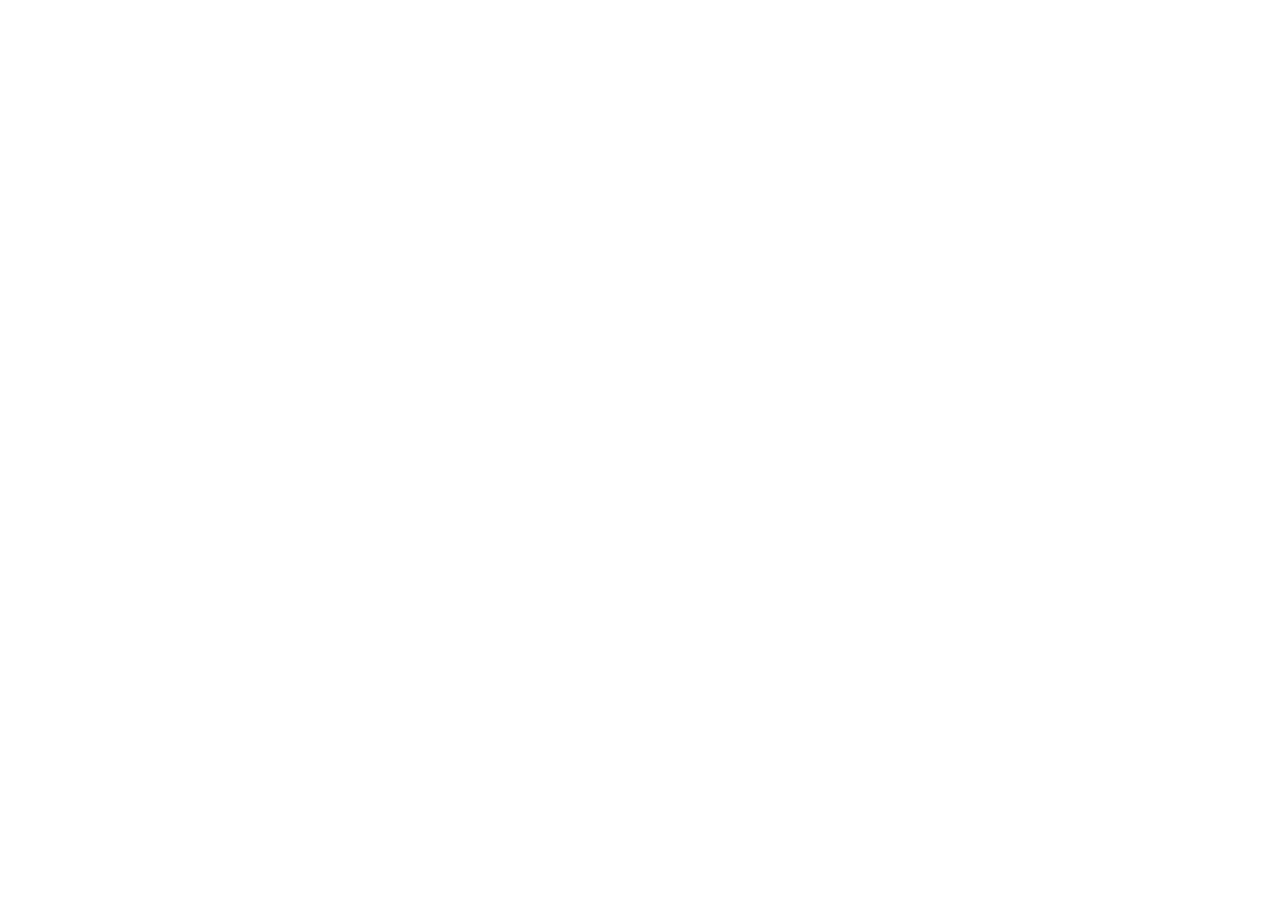
==== index.html @ ae91189e "Remove deprecated HTML and JSX files; update category references in app components to reflect new na" ====
<!doctype html>
<html lang="en">
<head>
  <meta charset="utf-8" />
  <meta name="viewport" content="width=device-width, initial-scale=1" />
  <title>Vizit · App Prototype (v3)</title>
  <link rel="stylesheet" href="tokens.css?v=4" />
  <link rel="stylesheet" href="components.css?v=4" />
  <style>
    body.hide-ai-badge .badge--slot { display: none !important; }
  </style>
</head>
<body>
  <div id="root"></div>
  <script src="https://unpkg.com/react@18.3.1/umd/react.development.js" integrity="sha384-hD6/rw4ppMLGNu3tX5cjIb+uRZ7UkRJ6BPkLpg4hAu/6onKUg4lLsHAs9EBPT82L" crossorigin="anonymous"></script>
  <script src="https://unpkg.com/react-dom@18.3.1/umd/react-dom.development.js" integrity="sha384-u6aeetuaXnQ38mYT8rp6sbXaQe3NL9t+IBXmnYxwkUI2Hw4bsp2Wvmx4yRQF1uAm" crossorigin="anonymous"></script>
  <script src="https://unpkg.com/@babel/standalone@7.29.0/babel.min.js" integrity="sha384-m08KidiNqLdpJqLq95G/LEi8Qvjl/xUYll3QILypMoQ65QorJ9Lvtp2RXYGBFj1y" crossorigin="anonymous"></script>
  <script type="text/babel" src="icons.jsx"></script>
  <script type="text/babel" src="data.jsx"></script>
  <script type="text/babel" src="thumbs.jsx"></script>
  <script type="text/babel" src="tags.jsx"></script>
  <script type="text/babel" src="sort.jsx"></script>
  <script type="text/babel" src="tag-manager.jsx"></script>
  <script type="text/babel" src="class-picker.jsx"></script>
  <script type="text/babel" src="asset-tile.jsx"></script>
  <script type="text/babel" src="library.jsx"></script>
  <script type="text/babel" src="asset-details.jsx"></script>
  <script type="text/babel" src="hero-details.jsx"></script>
  <script type="text/babel" src="hero-page.jsx"></script>
  <script type="text/babel" src="hero-details-page.jsx"></script>
  <script type="text/babel" src="product-page.jsx"></script>
  <script type="text/babel" src="pack-design-page-v3.jsx"></script>
  <script type="text/babel" src="home-page.jsx"></script>
  <script type="text/babel" src="app-v3.jsx"></script>
</body>
</html>
---- tokens.css ----
/* =========================================================================
   Vizit Design System — Tokens
   Source: vizit-v2-ui / packages/theme
   Refresh: Inter (UI) · Source Serif 4 (editorial) · JetBrains Mono (data)
   Ingested from: uploads/typography.ts (fontFamily / fontSize / fontWeight / letterSpacing)
   ========================================================================= */

/* ---------- Font faces ------------------------------------------------- */
/* All three families ship self-hosted from /fonts. */

/* JetBrains Mono — per-weight woff2 (brand-supplied) */
@font-face { font-family: 'JetBrains Mono'; font-weight: 100; font-style: normal; font-display: swap; src: url('fonts/JetBrainsMono-Thin.woff2') format('woff2'); }
@font-face { font-family: 'JetBrains Mono'; font-weight: 100; font-style: italic; font-display: swap; src: url('fonts/JetBrainsMono-ThinItalic.woff2') format('woff2'); }
@font-face { font-family: 'JetBrains Mono'; font-weight: 200; font-style: normal; font-display: swap; src: url('fonts/JetBrainsMono-ExtraLight.woff2') format('woff2'); }
@font-face { font-family: 'JetBrains Mono'; font-weight: 200; font-style: italic; font-display: swap; src: url('fonts/JetBrainsMono-ExtraLightItalic.woff2') format('woff2'); }
@font-face { font-family: 'JetBrains Mono'; font-weight: 300; font-style: normal; font-display: swap; src: url('fonts/JetBrainsMono-Light.woff2') format('woff2'); }
@font-face { font-family: 'JetBrains Mono'; font-weight: 300; font-style: italic; font-display: swap; src: url('fonts/JetBrainsMono-LightItalic.woff2') format('woff2'); }
@font-face { font-family: 'JetBrains Mono'; font-weight: 400; font-style: normal; font-display: swap; src: url('fonts/JetBrainsMono-Regular.woff2') format('woff2'); }
@font-face { font-family: 'JetBrains Mono'; font-weight: 400; font-style: italic; font-display: swap; src: url('fonts/JetBrainsMono-Italic.woff2') format('woff2'); }
@font-face { font-family: 'JetBrains Mono'; font-weight: 500; font-style: normal; font-display: swap; src: url('fonts/JetBrainsMono-Medium.woff2') format('woff2'); }
@font-face { font-family: 'JetBrains Mono'; font-weight: 500; font-style: italic; font-display: swap; src: url('fonts/JetBrainsMono-MediumItalic.woff2') format('woff2'); }
@font-face { font-family: 'JetBrains Mono'; font-weight: 600; font-style: normal; font-display: swap; src: url('fonts/JetBrainsMono-SemiBold.woff2') format('woff2'); }
@font-face { font-family: 'JetBrains Mono'; font-weight: 600; font-style: italic; font-display: swap; src: url('fonts/JetBrainsMono-SemiBoldItalic.woff2') format('woff2'); }
@font-face { font-family: 'JetBrains Mono'; font-weight: 700; font-style: normal; font-display: swap; src: url('fonts/JetBrainsMono-Bold.woff2') format('woff2'); }
@font-face { font-family: 'JetBrains Mono'; font-weight: 700; font-style: italic; font-display: swap; src: url('fonts/JetBrainsMono-BoldItalic.woff2') format('woff2'); }
@font-face { font-family: 'JetBrains Mono'; font-weight: 800; font-style: normal; font-display: swap; src: url('fonts/JetBrainsMono-ExtraBold.woff2') format('woff2'); }
@font-face { font-family: 'JetBrains Mono'; font-weight: 800; font-style: italic; font-display: swap; src: url('fonts/JetBrainsMono-ExtraBoldItalic.woff2') format('woff2'); }

/* Source Serif 4 — variable TTF */
@font-face {
  font-family: 'Source Serif 4';
  font-weight: 200 900;
  font-style: normal; font-display: swap;
  src: url('fonts/SourceSerif4-VariableFont_opsz_wght.ttf') format('truetype-variations');
}
@font-face {
  font-family: 'Source Serif 4';
  font-weight: 200 900;
  font-style: italic; font-display: swap;
  src: url('fonts/SourceSerif4-Italic-VariableFont_opsz_wght.ttf') format('truetype-variations');
}

/* Inter — variable TTF */
@font-face {
  font-family: 'Inter';
  font-weight: 100 900;
  font-style: normal; font-display: swap;
  src: url('fonts/Inter-VariableFont_opsz_wght.ttf') format('truetype-variations');
}
@font-face {
  font-family: 'Inter';
  font-weight: 100 900;
  font-style: italic; font-display: swap;
  src: url('fonts/Inter-Italic-VariableFont_opsz_wght.ttf') format('truetype-variations');
}

:root {
  /* ----- Brand (slate / modern-gray) -------------------------------- */
  --brand-25:  #FCFCFC;
  --brand-50:  #F8F8FC;
  --brand-100: #F5F5F6;
  --brand-200: #E3E8EF;
  --brand-300: #CDD5DF;
  --brand-400: #9AA4B2;
  --brand-500: #697586;
  --brand-600: #4B5565;
  --brand-700: #364152;
  --brand-800: #202939;
  --brand-900: #121926;
  --brand-950: #0D121C;

  /* ----- Indigo Blue (brand accent) -------------------------------- */
  --indigo-25:  #F5F8FF;
  --indigo-50:  #EEF4FF;
  --indigo-100: #E0EAFF;
  --indigo-200: #C7D7FE;
  --indigo-300: #A4BCFD;
  --indigo-400: #8098F9;
  --indigo-500: #6172F3;
  --indigo-600: #444CE7;
  --indigo-700: #3538CD;
  --indigo-800: #2D31A6;
  --indigo-900: #2D3282;
  --indigo-950: #1F235B;

  /* ----- Gray utility ------------------------------------------------ */
  --gray-50:  #F6F6F6;
  --gray-100: #F0F0F0;
  --gray-200: #E9EAEB;
  --gray-300: #D5D7DA;
  --gray-400: #A4A7AE;
  --gray-500: #717680;
  --gray-600: #535862;
  --gray-700: #414651;
  --gray-800: #252B37;
  --gray-900: #181D27;

  /* ----- Status ------------------------------------------------------ */
  --success-50:  #ECFDF3;
  --success-200: #ABEFC6;
  --success-400: #47CD89;
  --success-500: #17B26A;
  --success-600: #079455;
  --success-700: #067647;

  --warning-50:  #FFFAEB;
  --warning-200: #FEDF89;
  --warning-400: #FDB022;
  --warning-500: #F79009;
  --warning-600: #DC6803;
  --warning-700: #B54708;

  --error-50:  #FEF3F2;
  --error-200: #FECDCA;
  --error-400: #F97066;
  --error-500: #F04438;
  --error-600: #D92D20;
  --error-700: #B42318;
  --error-900: #7A271A;

  --yellow-200: #FEEE95;
  --yellow-400: #FAC515;
  --yellow-700: #A15C07;

  /* Score ramp (very-low → very-high), maps to Vizit score model */
  --score-vlow-50:  var(--error-50);
  --score-vlow-600: var(--error-600);
  --score-vlow-700: var(--error-700);
  --score-low-50:   var(--error-50);
  --score-low-600:  var(--error-600);
  --score-mod-50:   var(--warning-50);
  --score-mod-600:  var(--warning-600);
  --score-mod-700:  var(--warning-700);
  --score-high-50:  #F9FEE7;   /* green-yellow-50 */
  --score-high-600: #71A30D;   /* green-yellow-600 */
  --score-high-700: #567C0F;
  --score-vhigh-50:  var(--success-50);
  --score-vhigh-600: var(--success-600);
  --score-vhigh-700: var(--success-700);

  /* ----- Semantic surfaces ------------------------------------------ */
  --bg-primary:          #FFFFFF;
  --bg-primary-hover:    var(--gray-50);
  --bg-primary-disabled: var(--gray-100);
  --bg-secondary:        var(--gray-50);
  --bg-secondary-hover:  var(--gray-100);
  --bg-tertiary:         var(--gray-100);
  --bg-quaternary:       var(--gray-200);
  --bg-brand-solid:      var(--brand-600);   /* matches backgroundColor.ts */
  --bg-brand-solid-hover:var(--brand-700);
  --bg-brand-alt:        var(--brand-50);
  --bg-brand-alt-light:  var(--brand-25);
  --bg-overlay:          #0A0D12;

  --text-primary:         var(--gray-900);
  --text-secondary:       var(--gray-700);
  --text-tertiary:        var(--gray-600);
  --text-quaternary:      var(--gray-500);
  --text-disabled:        var(--gray-400);
  --text-placeholder:     var(--gray-500);
  --text-on-brand:        #FFFFFF;
  --text-brand-primary:   var(--brand-900);
  --text-brand-secondary: var(--brand-700);
  --text-brand-tertiary:  var(--brand-600);
  --text-error:           var(--error-600);
  --text-warning:         var(--warning-700);
  --text-success:         var(--success-700);

  /* ----- Foreground (fg-*) — role-based aliases ---------------------
     Mirrors the @vizit/atoms color spec. Use these on icons + text in
     app code; reach for raw ramps only when defining new fg-* roles.
     Light-mode values are defined here on :root; dark-mode overrides
     live under [data-theme="dark"] further below. */
  --fg-primary:              var(--gray-900);              /* 900 */
  --fg-secondary:            var(--gray-700);              /* 700 */
  --fg-secondary-hover:      var(--gray-800);              /* 800 */
  --fg-tertiary:             var(--gray-600);              /* 600 */
  --fg-tertiary-hover:       var(--gray-700);              /* 700 */
  --fg-quaternary:           var(--gray-400);              /* 400 */
  --fg-quaternary-hover:     var(--gray-500);              /* 500 */
  --fg-white:                #FFFFFF;
  --fg-disabled:             var(--gray-400);              /* 400 */
  --fg-disabled-subtle:      var(--gray-300);              /* 300 */
  --fg-brand-primary:        var(--brand-600);             /* 600 */
  --fg-brand-primary-alt:    var(--brand-600);             /* alias of fg-brand-primary in light mode */
  --fg-brand-secondary:      var(--brand-500);             /* 500 */
  --fg-brand-secondary-alt:  var(--brand-500);             /* alias of fg-brand-secondary in light mode */
  --fg-brand-secondary-hover:var(--brand-600);             /* 600 */
  --fg-error-primary:        var(--error-600);             /* 600 */
  --fg-error-secondary:      var(--error-500);             /* 500 */
  --fg-warning-primary:      var(--warning-600);           /* 600 */
  --fg-warning-secondary:    var(--warning-500);           /* 500 */
  --fg-success-primary:      var(--success-600);           /* 600 */
  --fg-success-secondary:    var(--success-500);           /* 500 */

  --border-primary:    var(--gray-300);
  --border-secondary:  #E9EAEB;
  --border-tertiary:   var(--gray-100);
  --border-disabled:   var(--gray-200);
  --border-error:      var(--error-600);
  --border-success:    var(--success-400);
  --border-warning:    var(--warning-600);
  --border-brand:      var(--brand-500);

  /* ----- Radius (sharp) --------------------------------------------- */
  --radius-none: 0px;
  --radius-xxs:  2px;
  --radius-xs:   4px;
  --radius-sm:   6px;
  --radius-md:   8px;
  --radius-lg:   10px;
  --radius-xl:   12px;
  --radius-2xl:  16px;
  --radius-full: 9999px;

  /* ----- Elevation -------------------------------------------------- */
  --shadow-xs: 0px 1px 2px 0px rgba(10, 13, 18, 0.05);
  --shadow-sm: 0 2px 4px rgba(0, 0, 0, 0.08);
  --shadow-md: 0 4px 8px rgba(0, 0, 0, 0.08);
  --shadow-lg: 0 8px 16px rgba(0, 0, 0, 0.10);
  --shadow-xl: 0 16px 24px rgba(0, 0, 0, 0.12);
  --shadow-inset-primary: inset 0 -2px 0 0 rgba(10, 13, 18, 0.14), inset 0 0 0 1px rgba(10, 13, 18, 0.18);
  --shadow-focus: 0 0 0 2px #fff, 0 0 0 4px var(--brand-600);

  /* ----- Spacing (Tailwind-aligned 4px base, 2px ramp) -------------- */
  --sp-0:  0;
  --sp-1:  2px;
  --sp-2:  4px;
  --sp-3:  6px;
  --sp-4:  8px;
  --sp-5:  10px;
  --sp-6:  12px;
  --sp-8:  16px;
  --sp-10: 20px;
  --sp-12: 24px;
  --sp-16: 32px;
  --sp-20: 40px;
  --sp-24: 48px;
  --sp-32: 64px;
  --sp-40: 80px;
  --sp-48: 96px;
  --sp-64: 128px;

  /* ----- Type ------------------------------------------------------- */
  /* Source of truth: uploads/typography.ts + Text component spec.
     - sans  → Inter (UI: buttons, body, labels)
     - serif → Source Serif 4 (editorial headers, e.g. Home/Explore section titles)
     - mono  → JetBrains Mono (data numerals, captions, denominators) */
  --font-sans:  'Inter', ui-sans-serif, system-ui, -apple-system, 'Segoe UI', Roboto, sans-serif;
  --font-serif: 'Source Serif 4', ui-serif, Georgia, 'Times New Roman', serif;
  --font-mono:  'JetBrains Mono', ui-monospace, 'SF Mono', Menlo, Consolas, monospace;

  /* ----- Font weights (from typography.ts) -------------------------- */
  --fw-light:    300;
  --fw-regular:  400;
  --fw-medium:   500;
  --fw-semibold: 600;
  --fw-bold:     700;

  /* size / leading pairs */
  --text-xxs:        10px;   --lh-xxs:        14px;
  --text-xs:         12px;   --lh-xs:         18px;
  --text-sm:         14px;   --lh-sm:         20px;
  --text-md:         16px;   --lh-md:         24px;
  --text-lg:         18px;   --lh-lg:         28px;
  --text-xl:         20px;   --lh-xl:         30px;
  --text-display-xs: 24px;   --lh-display-xs: 32px;
  --text-display-sm: 30px;   --lh-display-sm: 38px;
  --text-display-md: 36px;   --lh-display-md: 44px;
  --text-display-lg: 48px;   --lh-display-lg: 60px;
  --text-display-xl: 60px;   --lh-display-xl: 72px;
  --text-display-2xl:72px;   --lh-display-2xl:90px;

  --tracking-display-md:  -0.72px;
  --tracking-display-lg:  -0.96px;
  --tracking-display-xl:  -1.2px;
  --tracking-display-2xl: -1.44px;
  --tracking-label: 0.08em;

  /* control heights */
  --h-input-sm: 32px;
  --h-input-md: 40px;
  --h-input-lg: 48px;

  /* layout */
  --container: 1280px;
  --side-rail: 240px;
}

/* =========================================================================
   Dark mode overrides — fg-* roles
   Apply by setting [data-theme="dark"] on a root container. Only the fg-*
   family is themed today; bg/border families will follow when dark surfaces
   are designed.
   ========================================================================= */
[data-theme="dark"] {
  --fg-primary:              #FFFFFF;
  --fg-secondary:            var(--gray-300);
  --fg-secondary-hover:      var(--gray-200);
  --fg-tertiary:             var(--gray-400);
  --fg-tertiary-hover:       var(--gray-300);
  --fg-quaternary:           var(--gray-600);
  --fg-quaternary-hover:     var(--gray-500);
  --fg-white:                #FFFFFF;
  --fg-disabled:             var(--gray-500);
  --fg-disabled-subtle:      var(--gray-600);
  --fg-brand-primary:        var(--brand-500);
  --fg-brand-primary-alt:    var(--gray-300);
  --fg-brand-secondary:      var(--brand-500);
  --fg-brand-secondary-alt:  var(--gray-600);
  --fg-brand-secondary-hover:var(--gray-500);
  --fg-error-primary:        var(--error-500);
  --fg-error-secondary:      var(--error-400);
  --fg-warning-primary:      var(--warning-500);
  --fg-warning-secondary:    var(--warning-400);
  --fg-success-primary:      var(--success-500);
  --fg-success-secondary:    var(--success-400);
}
---- components.css ----
/* =========================================================================
   Vizit Design System — Base + component styles (plain CSS, not Tailwind)
   ========================================================================= */

*, *::before, *::after { box-sizing: border-box; }
html, body { margin: 0; padding: 0; }
body {
  font-family: var(--font-sans);
  color: var(--text-primary);
  background: var(--bg-primary);
  font-size: var(--text-md);
  line-height: var(--lh-md);
  -webkit-font-smoothing: antialiased;
  -moz-osx-font-smoothing: grayscale;
  font-feature-settings: 'cv11', 'ss01', 'ss03';
}
button { font: inherit; }
a { color: inherit; }

/* ---------- Typography utilities ---------------------------------------- */
.font-sans  { font-family: var(--font-sans); }
.font-serif { font-family: var(--font-serif); }
.font-mono  { font-family: var(--font-mono); }

.t-display-xl  { font-family: var(--font-serif); font-weight: 300; font-size: var(--text-display-xl); line-height: var(--lh-display-xl); letter-spacing: var(--tracking-display-xl); }
.t-display-lg  { font-family: var(--font-serif); font-weight: 300; font-size: var(--text-display-lg); line-height: var(--lh-display-lg); letter-spacing: var(--tracking-display-lg); }
.t-display-md  { font-family: var(--font-serif); font-weight: 300; font-size: var(--text-display-md); line-height: var(--lh-display-md); letter-spacing: var(--tracking-display-md); }
.t-display-sm  { font-family: var(--font-serif); font-weight: 400; font-size: var(--text-display-sm); line-height: var(--lh-display-sm); }
.t-display-xs  { font-family: var(--font-serif); font-weight: 400; font-size: var(--text-display-xs); line-height: var(--lh-display-xs); }

.t-header-md   { font-family: var(--font-serif); font-weight: 400; font-size: 32px; line-height: 40px; letter-spacing: -0.01em; }

.t-lg-medium   { font-size: var(--text-lg); line-height: var(--lh-lg); font-weight: 500; }
.t-md-medium   { font-size: var(--text-md); line-height: var(--lh-md); font-weight: 500; }
.t-md-regular  { font-size: var(--text-md); line-height: var(--lh-md); font-weight: 400; }
.t-sm-semibold { font-size: var(--text-sm); line-height: var(--lh-sm); font-weight: 600; }
.t-sm-medium   { font-size: var(--text-sm); line-height: var(--lh-sm); font-weight: 500; }
.t-sm-regular  { font-size: var(--text-sm); line-height: var(--lh-sm); font-weight: 400; }
.t-xs-semibold { font-size: var(--text-xs); line-height: var(--lh-xs); font-weight: 600; }
.t-xs-medium   { font-size: var(--text-xs); line-height: var(--lh-xs); font-weight: 500; }
.t-xs-regular  { font-size: var(--text-xs); line-height: var(--lh-xs); font-weight: 400; }
.t-caption     { font-family: var(--font-mono); font-size: var(--text-xs); line-height: var(--lh-xs); font-weight: 400; }
.t-label       { font-family: var(--font-sans); font-size: 8px; line-height: 12px; font-weight: 500; letter-spacing: var(--tracking-label); text-transform: uppercase; }

/* JetBrains Mono — data / numeral variants (TextVariant.Mono*) */
.t-mono-xs     { font-family: var(--font-mono); font-size: 10px; line-height: 14px; font-weight: 400; }
.t-mono-sm     { font-family: var(--font-mono); font-size: 12px; line-height: 18px; font-weight: 500; }
.t-mono-md     { font-family: var(--font-mono); font-size: 24px; line-height: 32px; font-weight: 700; }
.t-mono-lg     { font-family: var(--font-mono); font-size: 36px; line-height: 32px; font-weight: 700; }
.t-mono-xl     { font-family: var(--font-mono); font-size: 42px; line-height: 1;      font-weight: 700; }
.t-mono-xxl    { font-family: var(--font-mono); font-size: 48px; line-height: 64px; font-weight: 700; }

.text-primary    { color: var(--text-primary); }
.text-secondary  { color: var(--text-secondary); }
.text-tertiary   { color: var(--text-tertiary); }
.text-quaternary { color: var(--text-quaternary); }
.text-disabled   { color: var(--text-disabled); }
.text-on-brand   { color: var(--text-on-brand); }
.text-brand      { color: var(--text-brand-secondary); }

/* ---------- Button ------------------------------------------------------ */
/* ---------- Button (matches @vizit/atoms Button spec) --------------- */
/* Sizes: h-16/18/20/22/24 with 2px base = 32/36/40/44/48 */
/* Levels: danger / primary / secondary / ghost / text-primary / text-secondary / text-danger / gradient */
.btn {
  display: inline-flex; align-items: center; justify-content: center;
  gap: var(--sp-4); white-space: nowrap;
  font-family: var(--font-sans);
  font-size: var(--text-sm); line-height: var(--lh-sm);
  font-weight: 600;
  border: 1px solid transparent;
  border-radius: 0;                       /* primary/danger/gradient: sharp */
  cursor: pointer;
  transition: background-color .15s ease, color .15s ease, border-color .15s ease, box-shadow .15s ease, transform .05s ease;
  outline: none;
  user-select: none;
}
.btn:focus-visible { box-shadow: var(--shadow-focus); }
.btn[disabled], .btn[aria-disabled='true'] { cursor: not-allowed; pointer-events: none; }
.btn--rounded { border-radius: 9999px; }

/* Sizes — pulled from styles.ts (h-16..h-24 + px-5..px-9 / py-3..py-5) */
.btn--xs { height: 32px; padding: 6px 10px; font-size: var(--text-sm); }
.btn--sm { height: 36px; padding: 8px 12px; font-size: var(--text-sm); }
.btn--md { height: 40px; padding: 10px 14px; font-size: var(--text-sm); }
.btn--lg { height: 44px; padding: 10px 16px; font-size: var(--text-md); }
.btn--xl { height: 48px; padding: 10px 18px; font-size: var(--text-md); }

/* Icon-only — square, padding from compound variants p-3..p-7 (2px base = 6..14px) */
.btn--icon.btn--xs { width: 32px; padding: 6px; }
.btn--icon.btn--sm { width: 36px; padding: 8px; }
.btn--icon.btn--md { width: 40px; padding: 10px; }
.btn--icon.btn--lg { width: 44px; padding: 12px; }
.btn--icon.btn--xl { width: 48px; padding: 14px; }

/* Primary — bg-brand-solid w/ inset-shadow-lg inset-shadow-brand-900
   inset-shadow-lg in Tailwind v4 = inset 0 4px 6px -1px rgba + inset 0 2px 4px -2px rgba, tinted */
.btn--primary {
  background: var(--bg-brand-solid); color: var(--text-on-brand);
  box-shadow:
    inset 0 -2px 0 0 rgba(18, 25, 38, 0.5),
    inset 0 1px 0 0 rgba(255, 255, 255, 0.12),
    inset 0 0 0 1px rgba(18, 25, 38, 0.3);
}
.btn--primary:hover:not([disabled]):not([aria-disabled='true']) { background: var(--bg-brand-solid-hover); }
.btn--primary:active:not([disabled]):not([aria-disabled='true']) { background: var(--bg-brand-solid-hover); }
.btn--primary[disabled]:not(.btn--loading),
.btn--primary[aria-disabled='true']:not(.btn--loading) {
  background: var(--bg-primary-disabled); color: var(--text-disabled);
  border: 1px solid var(--border-disabled); box-shadow: none;
}

/* Danger — bg-error-600 w/ inset-shadow-lg inset-shadow-error-900 */
.btn--danger {
  background: var(--error-600); color: #fff;
  box-shadow:
    inset 0 -2px 0 0 rgba(122, 39, 26, 0.5),
    inset 0 1px 0 0 rgba(255, 255, 255, 0.14),
    inset 0 0 0 1px rgba(122, 39, 26, 0.3);
}
.btn--danger:hover:not([disabled]):not([aria-disabled='true']) { background: var(--error-700); }
.btn--danger[disabled]:not(.btn--loading),
.btn--danger[aria-disabled='true']:not(.btn--loading) { opacity: 0.4; }

/* Secondary — border + bg-primary, text-gray-light-700, rounded-xs (4px) */
.btn--secondary {
  background: var(--bg-primary); color: #344054;
  border: 1px solid var(--border-primary);
  border-radius: var(--radius-xs);
}
.btn--secondary:hover:not([disabled]) { background: var(--bg-primary-hover); color: var(--text-secondary); }
.btn--secondary:active:not([disabled]) { border-color: #667085; color: #101828; }
.btn--secondary[disabled] { color: var(--text-disabled); border-color: var(--border-disabled); background: var(--bg-primary); }

/* Ghost — text-gray-light-700, subtle hover */
.btn--ghost { background: transparent; color: #344054; border-radius: var(--radius-xs); }
.btn--ghost:hover:not([disabled]) { background: var(--bg-primary-hover); color: var(--text-tertiary); }
.btn--ghost[disabled] { color: var(--text-disabled); }
/* Ghost icon-only uses quaternary text (close buttons) */
.btn--ghost.btn--icon { color: var(--text-quaternary); }

/* Text-Primary — text-brand-secondary (brand-700) */
.btn--text-primary { background: transparent; color: var(--text-brand-secondary); border: 0; padding-inline: 4px; }
.btn--text-primary:hover:not([disabled]) { color: var(--brand-800); text-decoration: underline; }
.btn--text-primary[disabled] { color: var(--text-disabled); }

/* Text-Secondary — text-tertiary */
.btn--text-secondary { background: transparent; color: var(--text-tertiary); border: 0; padding-inline: 4px; }
.btn--text-secondary:hover:not([disabled]) { color: var(--text-secondary); text-decoration: underline; }
.btn--text-secondary[disabled] { color: var(--text-disabled); }

/* Text-Danger — text-error-primary */
.btn--text-danger { background: transparent; color: var(--text-error); border: 0; padding-inline: 4px; }
.btn--text-danger:hover:not([disabled]) { color: var(--error-700); text-decoration: underline; }
.btn--text-danger[disabled] { opacity: 0.4; }

/* Gradient — bg-gradient-neon, linear-gradient(109deg, #6941C6 0%, #E31B54 106.38%) */
.btn--gradient {
  background: linear-gradient(109deg, #6941C6 0%, #E31B54 106.38%);
  color: #fff;
  position: relative;
}
.btn--gradient:hover:not([disabled]):not([aria-disabled='true']) {
  background: linear-gradient(109deg, #53389E 0%, #C01048 106.38%);
}
.btn--gradient[disabled]:not(.btn--loading),
.btn--gradient[aria-disabled='true']:not(.btn--loading) { background: var(--bg-primary-disabled); color: var(--text-disabled); }

/* Loading state — matches atoms/button loading render.
   Use high-specificity selectors so these win over [disabled] fallbacks. */
.btn.btn--loading { pointer-events: none; cursor: wait; }
.btn.btn--loading.btn--primary   { background: var(--bg-brand-solid-hover); color: var(--text-on-brand); }
.btn.btn--loading.btn--danger    { background: var(--error-700); color: #fff; }
.btn.btn--loading.btn--secondary { background: var(--bg-primary-hover); color: var(--text-secondary); border-color: var(--border-primary); }
.btn.btn--loading.btn--ghost     { background: var(--bg-primary-hover); color: var(--text-tertiary); }
/* Loading spinner — mirrors <RadialProgress> (ring with indeterminate arc) */
.btn__spinner {
  width: 16px; height: 16px;
  border-radius: 9999px;
  position: relative;
  flex-shrink: 0;
}
.btn__spinner::before,
.btn__spinner::after {
  content: ''; position: absolute; inset: 0; border-radius: inherit;
  border: 2px solid currentColor;
}
.btn__spinner::before { opacity: 0.25; }
.btn__spinner::after {
  border-color: transparent;
  border-top-color: currentColor;
  animation: btn-spin 0.75s linear infinite;
}
@keyframes btn-spin { to { transform: rotate(360deg); } }

/* ---------- Badge ------------------------------------------------------- */
.badge {
  display: inline-flex; align-items: center; gap: var(--sp-4);
  font-family: var(--font-sans);
  font-size: var(--text-xs); line-height: 1;
  font-weight: 500;
  padding: 4px 10px;
  border: 1px solid transparent;
  border-radius: var(--radius-full);
  white-space: nowrap;
}
.badge--box { border-radius: 0; }
.badge--sm  { padding: 2px 8px; font-size: 11px; }
.badge--lg  { padding: 6px 14px; font-size: var(--text-sm); }

.badge--default     { color: var(--text-secondary); background: var(--bg-secondary); border-color: var(--border-disabled); }
.badge--brand       { color: var(--text-brand-secondary); background: var(--brand-100); border-color: var(--brand-200); }
.badge--information { color: #B93815; background: #FEF6EE; border-color: #F9DBAF; }
.badge--success     { color: var(--success-700); background: var(--success-50); border-color: var(--success-200); }
.badge--warning     { color: var(--warning-700); background: var(--warning-50); border-color: var(--warning-200); }
.badge--error       { color: var(--error-700); background: var(--error-50); border-color: var(--error-200); }
.badge--dark        { color: #fff; background: var(--gray-900); border-color: var(--gray-900); }
.badge--slot        { color: #fff; background: rgba(0,0,0,.7); border-color: transparent; }

.badge__dot { width: 6px; height: 6px; border-radius: 9999px; background: currentColor; }

/* ---------- Input / Field ---------------------------------------------- */
.field { display: flex; flex-direction: column; gap: 6px; }
.field__label { font-size: var(--text-sm); font-weight: 500; color: var(--text-secondary); }
.field__hint  { font-size: var(--text-xs); color: var(--text-tertiary); }
.field__error { font-size: var(--text-xs); color: var(--text-error); }

.input {
  display: inline-flex; align-items: center; gap: 8px;
  height: var(--h-input-md);
  padding: 0 12px;
  background: var(--bg-primary);
  border: 1px solid var(--border-primary);
  border-radius: var(--radius-xs);
  box-shadow: var(--shadow-xs);
  transition: border-color .15s, box-shadow .15s;
}
.input:hover { border-color: var(--brand-400); }
.input:focus-within { border-color: var(--brand-500); box-shadow: 0 0 0 3px rgba(75, 85, 101, 0.16); }
.input--error { border-color: var(--border-error); }
.input--error:focus-within { box-shadow: 0 0 0 3px rgba(217, 45, 32, 0.16); }
.input[disabled], .input--disabled { background: var(--bg-secondary); color: var(--text-disabled); }
.input > input {
  flex: 1; border: 0; background: transparent; outline: none;
  font: inherit; color: inherit; min-width: 0;
}
.input > input::placeholder { color: var(--text-placeholder); }
.input__icon { color: var(--text-quaternary); display: inline-flex; }

/* ---------- Select ------------------------------------------------------
   Form select component. Mirrors the React Aria Select trigger + popover.

   Anatomy:
     .select                    — vertical wrapper holding label + trigger + popover
       .select__label           — small medium label above trigger (optional)
       .select__trigger         — clickable button row (value + chevron)
         .select__value         — selected text (or placeholder when empty)
         .select__chevron       — 16px chevron, rotates 180° when open
       .select__popover         — floating list, positioned below trigger
         .select__list          — listbox container
           .select__item        — single option row
             .select__check     — selected indicator (right-aligned)

   States:
     .select__trigger:hover                     — border darkens to brand-400
     .select__trigger.is-open / [data-open]     — 2px brand border, padding compensates
     .select__trigger[disabled]                 — disabled bg + text + cursor

   Sizes (match button heights):
     .select--md  — 40px trigger     (default)
     .select--lg  — 44px trigger
*/
.select { display: inline-flex; flex-direction: column; gap: 6px; min-width: 200px; }
.select__label {
  font-family: var(--font-sans);
  font-size: var(--text-sm); line-height: var(--lh-sm); font-weight: 500;
  color: var(--text-secondary);
}
.select__trigger {
  display: inline-flex; align-items: center; gap: 8px;
  width: 100%; height: 44px;
  padding: 0 11px;
  background: var(--bg-primary);
  color: var(--text-primary);
  border: 1px solid var(--border-primary);
  border-radius: var(--radius-xs);
  font-family: var(--font-sans);
  font-size: var(--text-md); line-height: var(--lh-md);
  cursor: pointer;
  text-align: left;
  transition: border-color .15s, box-shadow .15s, background .15s;
  outline: none;
}
.select__trigger:hover:not([disabled]):not(.is-open) { border-color: var(--brand-400); }
.select__trigger:focus-visible:not(.is-open) { box-shadow: var(--shadow-focus); }
.select__trigger.is-open,
.select__trigger[data-open] {
  border: 2px solid var(--brand-600);
  padding: 0 10px;
}
.select__trigger[disabled],
.select__trigger[aria-disabled='true'] {
  background: var(--bg-primary-disabled, var(--bg-secondary));
  color: var(--text-disabled);
  border-color: var(--border-disabled);
  cursor: not-allowed;
}
.select__trigger[disabled] .select__chevron,
.select__trigger[aria-disabled='true'] .select__chevron { color: var(--text-disabled); }

.select__value { flex: 1; min-width: 0; overflow: hidden; text-overflow: ellipsis; white-space: nowrap; }
.select__value--placeholder { color: var(--text-placeholder); font-weight: 400; }
.select__chevron {
  width: 16px; height: 16px;
  color: var(--gray-400);
  flex-shrink: 0;
  transition: transform .15s;
  display: inline-flex; align-items: center; justify-content: center;
}
.select__trigger.is-open .select__chevron,
.select__trigger[data-open] .select__chevron { transform: rotate(180deg); }

/* Sizes */
.select--md .select__trigger { height: 40px; font-size: var(--text-sm); }
.select--md .select__trigger.is-open,
.select--md .select__trigger[data-open] { padding: 0 10px; }
.select--lg .select__trigger { height: 44px; font-size: var(--text-md); }

/* Popover + list */
.select__popover {
  background: var(--bg-primary);
  border: 1px solid var(--border-secondary);
  border-radius: var(--radius-xs);
  box-shadow: var(--shadow-md);
  min-width: 128px;
  margin-top: 4px;
  padding: 4px 0;
  overflow: hidden;
}
.select__list { display: flex; flex-direction: column; outline: none; }
.select__item {
  display: flex; align-items: center; justify-content: space-between; gap: 8px;
  height: 42px;
  margin: 0 6px;
  padding: 8px 8px;
  font-family: var(--font-sans);
  font-size: var(--text-md); line-height: var(--lh-md);
  color: var(--text-primary);
  cursor: pointer;
  user-select: none;
  outline: none;
  border-radius: var(--radius-xs);
  transition: background .12s;
}
.select__item:hover,
.select__item.is-focused,
.select__item[data-focused],
.select__item.is-selected,
.select__item[data-selected] { background: var(--bg-primary-hover); }
.select__item.is-disabled,
.select__item[data-disabled] {
  color: var(--text-disabled);
  cursor: not-allowed;
  pointer-events: none;
}
.select__check {
  width: 16px; height: 16px;
  color: var(--brand-600);
  display: inline-flex; align-items: center; justify-content: center;
  opacity: 0;
  flex-shrink: 0;
}
.select__item.is-selected .select__check,
.select__item[data-selected] .select__check { opacity: 1; }

/* ---------- Call-to-action card ---------------------------------------
   Large clickable tile used in empty-state grids and onboarding entry points.
   Light brand-tinted surface that flips to dark on hover, with a + reveal
   in the top-right and a "COMING SOON" pill when disabled.

   Anatomy:
     .cta-card                          — clickable container (button)
       .cta-card__head                  — icon row + reveal action
         .cta-card__icon                — leading icon (24px)
         .cta-card__plus                — top-right + glyph, hover-only
       .cta-card__body                  — title + subtitle stack
         .cta-card__title               — Lg medium
         .cta-card__subtitle            — Xs mono, tertiary
       .cta-card__badge                 — "COMING SOON" pill (disabled only)

   States:
     .cta-card.is-hover / :hover        — dark surface, white text, mono → purple-200
     .cta-card.is-disabled              — opacity 0.2, badge visible, no-pointer
*/
.cta-card {
  --cta-bg:           var(--brand-25);
  --cta-bg-hover:     var(--gray-900);
  --cta-icon:         var(--gray-600);
  --cta-icon-hover:   #fff;
  --cta-title:        var(--text-primary);
  --cta-title-hover:  #fff;
  --cta-subtitle:     var(--text-tertiary);
  --cta-subtitle-hover: #E9D7FE;
  --cta-plus:         var(--gray-400);

  position: relative;
  display: flex; flex-direction: column; align-items: stretch; justify-content: space-between;
  width: 100%; height: 185px;
  padding: 16px 16px 24px;
  background: var(--cta-bg);
  border: 0;
  cursor: pointer;
  text-align: left;
  font-family: var(--font-sans);
  transition: background .2s;
  outline: none;
}
.cta-card:focus-visible { box-shadow: var(--shadow-focus); }

.cta-card__head {
  display: flex; align-items: center; justify-content: space-between;
  width: 100%;
}
.cta-card__icon {
  display: inline-flex; align-items: center; justify-content: center;
  padding: 0 6px;
  color: var(--cta-icon);
  transition: color .2s;
}
.cta-card__plus {
  display: inline-flex; align-items: center; justify-content: center;
  color: var(--cta-plus);
  opacity: 0;
  transition: opacity .2s;
}

.cta-card__body {
  display: flex; flex-direction: column; align-items: flex-start; gap: 16px;
  width: 100%; max-width: 560px;
}
.cta-card__title {
  margin: 0;
  font-size: var(--text-lg); line-height: var(--lh-lg); font-weight: 500;
  color: var(--cta-title);
  transition: color .2s;
}
.cta-card__subtitle {
  margin: 0;
  font-family: var(--font-mono);
  font-size: var(--text-xs); line-height: var(--lh-xs); font-weight: 400;
  color: var(--cta-subtitle);
  transition: color .2s;
}

.cta-card__badge {
  position: absolute; top: 8px; right: 8px;
  padding: 4px 8px;
  background: var(--gray-900);
  color: #fff;
  font-family: var(--font-mono);
  font-size: var(--text-xs); line-height: 1;
  border-radius: 2px;
  white-space: nowrap;
}

/* Hover */
.cta-card:hover:not(.is-disabled),
.cta-card.is-hover { background: var(--cta-bg-hover); }
.cta-card:hover:not(.is-disabled) .cta-card__icon,
.cta-card.is-hover .cta-card__icon { color: var(--cta-icon-hover); }
.cta-card:hover:not(.is-disabled) .cta-card__plus,
.cta-card.is-hover .cta-card__plus { opacity: 1; }
.cta-card:hover:not(.is-disabled) .cta-card__title,
.cta-card.is-hover .cta-card__title { color: var(--cta-title-hover); }
.cta-card:hover:not(.is-disabled) .cta-card__subtitle,
.cta-card.is-hover .cta-card__subtitle { color: var(--cta-subtitle-hover); }

/* Disabled */
.cta-card.is-disabled,
.cta-card[disabled] {
  cursor: not-allowed;
  opacity: 0.2;
}

/* ---------- Checkbox / Radio ------------------------------------------- */
.check {
  display: inline-flex; align-items: center; gap: 10px;
  font-size: var(--text-sm); color: var(--text-secondary);
  cursor: pointer; user-select: none;
}
.check input { position: absolute; opacity: 0; pointer-events: none; }
.check__box {
  width: 18px; height: 18px;
  border: 1px solid var(--border-primary);
  background: #fff;
  display: inline-flex; align-items: center; justify-content: center;
  color: #fff;
  border-radius: 0;
  transition: background .15s, border-color .15s;
}
.check__box svg { opacity: 0; }
.check input:checked + .check__box { background: var(--brand-800); border-color: var(--brand-800); }
.check input:checked + .check__box svg { opacity: 1; }
.check--radio .check__box { border-radius: 9999px; }
.check--radio input:checked + .check__box { background: #fff; border: 6px solid var(--brand-800); }
.check--radio input:checked + .check__box svg { opacity: 0; }

/* ---------- Tabs -------------------------------------------------------- */
.tabs { display: inline-flex; gap: 0; }
.tabs--pill {
  background: var(--bg-secondary);
  border: 1px solid var(--border-secondary);
  padding: 4px; gap: 4px;
}
.tabs--pill .tab {
  height: 32px; padding: 0 14px;
  background: transparent; border: 1px solid transparent;
  color: var(--text-quaternary);
  font-size: var(--text-sm); font-weight: 600;
  cursor: pointer;
}
.tabs--pill .tab[aria-selected='true'] {
  background: #fff; color: var(--text-secondary); border-color: var(--border-secondary);
  box-shadow: var(--shadow-xs);
}
.tabs--underline { border-bottom: 1px solid var(--border-secondary); width: 100%; gap: 24px; }
.tabs--underline .tab {
  background: transparent; border: 0; border-bottom: 2px solid transparent;
  padding: 10px 2px; color: var(--text-quaternary);
  font-size: var(--text-sm); font-weight: 600; cursor: pointer;
}
.tabs--underline .tab[aria-selected='true'] { color: var(--text-brand-secondary); border-bottom-color: var(--brand-800); }

/* Button variant — segmented pill group with dividers between resting tabs.
   Active tab is a raised white card with bold text + colored icon. */
.tabs--button {
  background: var(--bg-secondary);
  border: 1px solid var(--border-secondary);
  padding: 4px;
  gap: 0;
  display: inline-flex; align-items: stretch;
}
.tabs--button .tab {
  position: relative;
  height: 36px; padding: 0 16px;
  display: inline-flex; align-items: center; justify-content: center; gap: 8px;
  background: transparent; border: 0;
  color: var(--text-quaternary);
  font-size: var(--text-sm); font-weight: 500;
  cursor: pointer;
  transition: background 120ms ease, color 120ms ease, box-shadow 120ms ease;
}
/* Vertical divider between resting tabs — drawn as a left border on every tab
   except the first. Hidden adjacent to the selected tab so the white pill
   reads as a clean break. */
.tabs--button .tab + .tab::before {
  content: '';
  position: absolute; left: 0; top: 8px; bottom: 8px;
  width: 1px; background: var(--border-secondary);
}
.tabs--button .tab[aria-selected='true']::before,
.tabs--button .tab[aria-selected='true'] + .tab::before { display: none; }

.tabs--button .tab svg,
.tabs--button .tab img { color: var(--text-quaternary); opacity: .85; }

.tabs--button .tab:hover { color: var(--text-secondary); }

.tabs--button .tab[aria-selected='true'] {
  background: #fff;
  color: var(--text-primary);
  font-weight: 600;
  box-shadow: var(--shadow-sm);
}
.tabs--button .tab[aria-selected='true'] svg,
.tabs--button .tab[aria-selected='true'] img { color: var(--text-brand-secondary); opacity: 1; }

/* Full-width container variant — for sidebars where tabs span the column. */
.tabs--button.tabs--block { display: flex; width: 100%; }
.tabs--button.tabs--block .tab { flex: 1; }

/* ---------- Card -------------------------------------------------------- */
.card {
  background: var(--bg-primary);
  border: 1px solid var(--border-secondary);
  border-radius: var(--radius-xs);
  box-shadow: var(--shadow-xs);
  padding: 20px;
}
.card--plain { box-shadow: none; }
.card__title { font-size: var(--text-lg); font-weight: 500; color: var(--text-primary); margin: 0; }
.card__subtitle { font-size: var(--text-sm); color: var(--text-tertiary); margin: 4px 0 0; }

/* ---------- Score primitives ------------------------------------------- */
.score-pill {
  display: inline-flex; padding: 1px;
  font-family: var(--font-sans);
}
.score-pill__inner {
  flex: 1; padding: 1px 6px;
  font-size: var(--text-xs); font-weight: 500;
  text-align: center;
}
.score-pill--vlow       { background: var(--error-600); }
.score-pill--vlow  .score-pill__inner { background: var(--error-50);   color: var(--error-700); }
.score-pill--low        { background: var(--error-600); }
.score-pill--low   .score-pill__inner { background: var(--error-50);   color: var(--error-700); }
.score-pill--mod        { background: var(--score-mod-600); }
.score-pill--mod   .score-pill__inner { background: var(--score-mod-50); color: var(--score-mod-700); }
.score-pill--high       { background: var(--score-high-600); }
.score-pill--high  .score-pill__inner { background: var(--score-high-50); color: var(--score-high-700); }
.score-pill--vhigh      { background: var(--success-600); }
.score-pill--vhigh .score-pill__inner { background: var(--success-50); color: var(--success-700); }
.score-pill--na         { background: var(--gray-300); }
.score-pill--na    .score-pill__inner { background: var(--bg-secondary); color: var(--text-secondary); }

.score-bar { display: flex; align-items: center; gap: 12px; padding: 0 8px 0 4px; height: 29px; background: var(--bg-secondary); }
.score-bar__label { font-family: var(--font-mono); font-size: 13px; color: var(--text-tertiary); min-width: 26px; text-align: right; }
.score-bar__track { flex: 1; height: 6px; background: var(--gray-200); position: relative; overflow: hidden; }
.score-bar__fill  { height: 100%; }
.score-bar--vlow  .score-bar__fill { background: linear-gradient(to right, var(--error-400), var(--error-600)); }
.score-bar--low   .score-bar__fill { background: linear-gradient(to right, var(--error-200), var(--error-500)); }
.score-bar--mod   .score-bar__fill { background: linear-gradient(to right, var(--yellow-200), var(--yellow-400)); }
.score-bar--high  .score-bar__fill { background: linear-gradient(to right, #E2F8AB, #ACE13A); }
.score-bar--vhigh .score-bar__fill { background: linear-gradient(to right, var(--success-200), var(--success-400)); }

/* ---------- Score sticker ----------------------------------------------
   Compact square swatch summarising a single score on a tile, table cell
   or details header. Comes in three sizes (xs / sm / lg); the large size
   may render a delta indicator (↑/↓ N) under the number.

   Tier classes mirror .score-bar / .score-pill: --vlow --mod --high --vhigh --na.
   The empty placeholder uses .score-sticker--empty (no number, gray-50 fill).
*/
.score-sticker {
  --sticker-bg:    var(--gray-100);
  --sticker-fg:    var(--text-primary);
  --sticker-delta: var(--text-tertiary);
  position: relative;
  display: inline-flex;
  align-items: center; justify-content: center;
  background: var(--sticker-bg);
  color: var(--sticker-fg);
  font-family: var(--font-mono);
  font-weight: 700;
  line-height: 1;
  user-select: none;
  border-radius: 0;
}
.score-sticker,
.score-sticker--xs,
.score-sticker--sm,
.score-sticker--lg { border-radius: 0 !important; }
.score-sticker__num { font-feature-settings: "tnum"; }
/* Delta floats below the centered number — does not nudge it off-center */
.score-sticker__delta {
  position: absolute;
  left: 50%;
  bottom: 6px;
  transform: translateX(-50%);
  display: inline-flex; align-items: center; gap: 1px;
  font-family: var(--font-sans);
  font-size: 10px; font-weight: 500;
  color: var(--sticker-delta);
  white-space: nowrap;
}
.score-sticker__delta svg { width: 8px; height: 8px; }

/* Sizes — square tiles, no rounding */
.score-sticker--xs { width: 24px; height: 24px; }
.score-sticker--xs .score-sticker__num { font-size: 11px; }
.score-sticker--sm { width: 36px; height: 36px; }
.score-sticker--sm .score-sticker__num { font-size: 14px; }
.score-sticker--lg { width: 64px; height: 64px; }
.score-sticker--lg .score-sticker__num { font-size: 24px; }

/* Tiers — same swatches as .score-pill */
.score-sticker--vlow  { --sticker-bg: var(--error-200);   --sticker-fg: var(--error-700);   --sticker-delta: var(--error-700); }
.score-sticker--mod   { --sticker-bg: var(--yellow-200);  --sticker-fg: var(--yellow-700);  --sticker-delta: var(--yellow-700); }
.score-sticker--high  { --sticker-bg: #E2F8AB;            --sticker-fg: var(--score-high-700); --sticker-delta: var(--score-high-700); }
.score-sticker--vhigh { --sticker-bg: var(--success-200); --sticker-fg: var(--success-700); --sticker-delta: var(--success-700); }
.score-sticker--na    { --sticker-bg: var(--gray-300);    --sticker-fg: var(--text-secondary); --sticker-delta: var(--text-tertiary); }

/* Empty placeholder — no number, neutral fill, slightly subdued */
.score-sticker--empty {
  --sticker-bg: var(--gray-100);
  color: transparent;
}

/* Disabled (default) — strip bg, keep faded tier text */
.score-sticker.is-disabled,
.score-sticker[aria-disabled="true"] {
  --sticker-bg: transparent;
}
.score-sticker--vlow.is-disabled,  .score-sticker--vlow[aria-disabled="true"]  { --sticker-fg: var(--error-200);   --sticker-delta: var(--error-200); }
.score-sticker--mod.is-disabled,   .score-sticker--mod[aria-disabled="true"]   { --sticker-fg: var(--yellow-200);  --sticker-delta: var(--yellow-200); }
.score-sticker--high.is-disabled,  .score-sticker--high[aria-disabled="true"]  { --sticker-fg: #C9E889;            --sticker-delta: #C9E889; }
.score-sticker--vhigh.is-disabled, .score-sticker--vhigh[aria-disabled="true"] { --sticker-fg: var(--success-200); --sticker-delta: var(--success-200); }
.score-sticker--na.is-disabled,    .score-sticker--na[aria-disabled="true"]    { --sticker-fg: var(--gray-300);    --sticker-delta: var(--gray-300); }

/* Disabled (muted) — keep faded swatch bg, text washed to gray */
.score-sticker.is-muted {
  --sticker-fg: var(--gray-400);
  --sticker-delta: var(--gray-400);
}
.score-sticker--vlow.is-muted  { --sticker-bg: var(--error-50); }
.score-sticker--mod.is-muted   { --sticker-bg: var(--warning-50); }
.score-sticker--high.is-muted  { --sticker-bg: var(--score-high-50); }
.score-sticker--vhigh.is-muted { --sticker-bg: var(--success-50); }
.score-sticker--na.is-muted    { --sticker-bg: var(--gray-100); }

/* ---------- Breadcrumb button -----------------------------------------
   Compact, low-chrome button used in breadcrumb trails. Two emphasis
   tiers (resting/active = past crumb vs current) × three states
   (default / hover / focused). Renders as icon-only, text-only, or any
   combination of icon + text + chevron.

   States:
     .breadcrumb-btn                  — resting default
     .breadcrumb-btn.is-hover         — hover (text underline, subtle bg
                                        on active variant)
     .breadcrumb-btn.is-focused       — keyboard focus (gray-700 ring)
     .breadcrumb-btn--active          — current crumb (darker text/icon)

   Slots: .breadcrumb-btn__icon, .breadcrumb-btn__label,
          .breadcrumb-btn__chevron (use any combination)
*/
.breadcrumb-btn {
  --bcb-fg:        var(--gray-400);   /* resting */
  --bcb-fg-hover:  var(--gray-500);
  --bcb-text:      var(--text-tertiary);
  --bcb-text-hover:var(--text-secondary);
  --bcb-bg:        transparent;
  --bcb-bg-hover:  transparent;
  --bcb-border:    transparent;

  display: inline-flex; align-items: center; gap: 6px;
  height: 28px;
  padding: 0 8px;
  background: var(--bcb-bg);
  border: 1px solid var(--bcb-border);
  color: var(--bcb-text);
  font-family: var(--font-sans);
  font-size: 13px;
  font-weight: 500;
  line-height: 1;
  cursor: pointer;
  user-select: none;
  transition: background 100ms ease, color 100ms ease, border-color 100ms ease;
}
/* Icon-only: drop horizontal padding so the glyph centers in a square */
.breadcrumb-btn:not(:has(.breadcrumb-btn__label)) {
  width: 28px;
  padding: 0;
  justify-content: center;
}

.breadcrumb-btn__icon,
.breadcrumb-btn__chevron {
  display: inline-flex; align-items: center; justify-content: center;
  color: var(--bcb-fg);
  flex-shrink: 0;
}
.breadcrumb-btn__icon  { width: 16px; height: 16px; }
.breadcrumb-btn__chevron { width: 14px; height: 14px; margin-left: 2px; }
.breadcrumb-btn__icon svg,
.breadcrumb-btn__chevron svg { width: 100%; height: 100%; }

.breadcrumb-btn__label {
  color: var(--bcb-text);
  white-space: nowrap;
}

/* States — RESTING (default = past crumb) */
.breadcrumb-btn.is-hover {
  --bcb-fg:   var(--bcb-fg-hover);
  --bcb-text: var(--bcb-text-hover);
}
.breadcrumb-btn.is-hover .breadcrumb-btn__label { text-decoration: underline; text-underline-offset: 2px; }

.breadcrumb-btn.is-focused {
  --bcb-border: var(--gray-700);
}

/* ACTIVE — current crumb. Darker icon + text, subtle gray bg on hover. */
.breadcrumb-btn--active {
  --bcb-fg:        var(--gray-600);
  --bcb-fg-hover:  var(--gray-700);
  --bcb-text:      var(--text-primary);
  --bcb-text-hover:var(--text-primary);
  --bcb-bg:        var(--gray-100);
  --bcb-bg-hover:  var(--gray-100);
  font-weight: 500;
}
/* Active default has bg by default (not hover-only) — matches the spec */
.breadcrumb-btn--active.is-hover {
  --bcb-bg: var(--gray-100);
}
.breadcrumb-btn--active.is-hover .breadcrumb-btn__label { text-decoration: underline; text-underline-offset: 2px; }
.breadcrumb-btn--active.is-focused {
  --bcb-border: var(--gray-700);
}

/* ---------- Product list item ------------------------------------------
   Wide row card used in product/asset lists. Slots:
     thumbnail (80px) | title + ID | flexible | owner | 2× score chip | actions

   States (apply on root):
     .product-list-item                   — default
     .product-list-item.is-hover          — hover (actions revealed, title link)
     .product-list-item.is-focused        — keyboard focus (indigo ring)
     .product-list-item.is-processing     — chips show shimmer skeletons
     .product-list-item.is-error          — chips show red "Err"
     .product-list-item.is-no-score       — row dimmed, chips show "N/A"
*/
.product-list-item {
  --pli-bg: #fff;
  --pli-border: var(--border-secondary);
  --pli-title: var(--text-primary);
  --pli-meta:  var(--text-tertiary);
  --pli-thumb-bg: var(--gray-100);

  display: flex; align-items: center; gap: 16px;
  padding: 14px 16px;
  background: var(--pli-bg);
  border: 1px solid var(--pli-border);
  font-family: var(--font-sans);
  width: 100%;
  text-align: left;
  cursor: default;
  transition: border-color 120ms ease, box-shadow 120ms ease, opacity 120ms ease;
}

.product-list-item__thumb {
  flex-shrink: 0;
  width: 80px; height: 80px;
  background: var(--pli-thumb-bg);
  display: flex; align-items: center; justify-content: center;
  overflow: hidden;
}
.product-list-item__thumb img { width: 100%; height: 100%; object-fit: cover; }

.product-list-item__body {
  flex: 1; min-width: 0;
  display: flex; flex-direction: column; gap: 4px;
}
.product-list-item__title {
  font-size: 14px; line-height: 20px;
  font-weight: 500;
  color: var(--pli-title);
  margin: 0;
  display: -webkit-box;
  -webkit-line-clamp: 2;
  -webkit-box-orient: vertical;
  overflow: hidden;
}
.product-list-item__id {
  font-family: var(--font-mono);
  font-size: 11px;
  color: var(--text-quaternary);
  letter-spacing: 0.02em;
  margin: 0;
}

/* Owner / people glyph slot */
.product-list-item__owner {
  flex-shrink: 0;
  width: 28px; height: 28px;
  display: inline-flex; align-items: center; justify-content: center;
  color: var(--text-tertiary);
}

/* Score sticker pair — paired, fixed-width, right-aligned. Uses the
   shared .score-sticker--sm primitive; product-list-item--specific
   shimmer for the "processing" state lives here. */
.product-list-item__scores {
  flex-shrink: 0;
  display: flex; gap: 8px;
}
/* Shimmer overlay used while scores compute. Apply on a
   .score-sticker--sm.score-sticker--empty.is-processing. */
.score-sticker.is-processing { position: relative; overflow: hidden; }
.score-sticker.is-processing::after {
  content: "";
  position: absolute; inset: 0;
  background: linear-gradient(90deg, transparent 0%, rgba(255,255,255,.7) 50%, transparent 100%);
  animation: pli-shimmer 1.4s ease-in-out infinite;
}
@keyframes pli-shimmer {
  0%   { transform: translateX(-100%); }
  100% { transform: translateX(100%); }
}

/* Actions cluster — refresh / trash. Hidden by default; shown on hover. */
.product-list-item__actions {
  flex-shrink: 0;
  display: flex; gap: 4px;
  opacity: 0;
  pointer-events: none;
  transition: opacity 120ms ease;
}
.product-list-item__action {
  width: 28px; height: 28px;
  display: inline-flex; align-items: center; justify-content: center;
  background: transparent;
  border: 0;
  color: var(--text-tertiary);
  cursor: pointer;
}
.product-list-item__action:hover { background: var(--gray-100); color: var(--text-secondary); }

/* States */
.product-list-item.is-hover {
  --pli-border: var(--gray-300);
}
.product-list-item.is-hover .product-list-item__title { text-decoration: underline; text-underline-offset: 2px; }
.product-list-item.is-hover .product-list-item__actions { opacity: 1; pointer-events: auto; }

.product-list-item.is-focused {
  --pli-border: var(--indigo-500);
  box-shadow: 0 0 0 3px var(--indigo-100);
}

.product-list-item.is-no-score {
  --pli-title: var(--gray-400);
  --pli-meta: var(--gray-400);
  --pli-thumb-bg: var(--gray-50);
}
.product-list-item.is-no-score .product-list-item__thumb img { opacity: .5; filter: grayscale(.4); }
.product-list-item.is-no-score .product-list-item__owner { color: var(--gray-400); }
.product-list-item.is-no-score .product-list-item__id { color: var(--gray-300); }

/* ---------- Step card --------------------------------------------------
   Horizontal row with a square brand-tinted index badge + title + subtitle.
   Used in onboarding flows, "next steps" panels, recommendation lists.

   States:
     .step-card                 — default (white surface, hairline border)
     .step-card.is-hover        — raised card w/ shadow (interactive hover)
     .step-card.is-disabled     — washed-out, non-interactive
*/
.step-card {
  --step-bg:        var(--bg-primary);
  --step-border:    var(--border-secondary);
  --step-shadow:    none;
  --step-badge-bg:  var(--brand-50);
  --step-badge-fg:  var(--text-brand-secondary);
  --step-title:     var(--text-primary);
  --step-subtitle:  var(--text-tertiary);

  display: flex; align-items: center; gap: 16px;
  padding: 14px 16px;
  background: var(--step-bg);
  border: 1px solid var(--step-border);
  box-shadow: var(--step-shadow);
  font-family: var(--font-sans);
  width: 100%;
  text-align: left;
  cursor: default;
  transition: background 120ms ease, box-shadow 120ms ease, border-color 120ms ease;
}

.step-card__badge {
  flex-shrink: 0;
  width: 44px; height: 44px;
  display: inline-flex; align-items: center; justify-content: center;
  background: var(--step-badge-bg);
  color: var(--step-badge-fg);
  font-family: var(--font-sans);
  font-size: 14px; font-weight: 600;
  line-height: 1;
  font-feature-settings: "tnum";
}

.step-card__body {
  flex: 1; min-width: 0;
  display: flex; flex-direction: column; gap: 2px;
}
.step-card__title {
  font-size: 16px; line-height: 22px;
  font-weight: 500;
  color: var(--step-title);
  margin: 0;
}
.step-card__subtitle {
  font-size: 13px; line-height: 18px;
  color: var(--step-subtitle);
  margin: 0;
}

.step-card__action {
  flex-shrink: 0;
  color: var(--text-quaternary);
  display: inline-flex; align-items: center;
}

/* States */
.step-card.is-hover {
  --step-bg:     #fff;
  --step-border: transparent;
  --step-shadow: var(--shadow-md);
}

.step-card.is-disabled {
  --step-badge-bg: var(--brand-50);
  --step-badge-fg: var(--gray-300);
  --step-title:    var(--gray-300);
  --step-subtitle: var(--gray-300);
  pointer-events: none;
}

/* ---------- Score metric cell ------------------------------------------
   A standalone "tile" version of a score — used in score grids on report
   cards, asset detail headers, and dashboard summaries. Composes:
     - top row: kicker label + info glyph, right-aligned strength dots
     - bottom: large value + denominator / caption (with optional delta pill)

   Variants:
     .score-metric-cell           — default (transparent surface)
     .score-metric-cell.is-hover  — raised white card w/ shadow (hover/active)
     .score-metric-cell.is-disabled — washed-out, non-interactive

   Sizes:
     .score-metric-cell--md  — default 36px value
     .score-metric-cell--sm  — compact 30px value
*/
.score-metric-cell {
  --smc-border:    transparent;
  --smc-bg:        transparent;
  --smc-shadow:    none;
  --smc-label:     var(--text-quaternary);
  --smc-meta:      var(--text-quaternary);
  --smc-value-fg:  var(--error-600);
  --smc-denom:     var(--text-tertiary);
  --smc-delta-bg:  var(--success-50);
  --smc-delta-fg:  var(--success-700);

  position: relative;
  display: flex; flex-direction: column;
  background: var(--smc-bg);
  border: 1px solid var(--smc-border);
  box-shadow: var(--smc-shadow);
  padding: 14px 16px 16px;
  min-width: 200px;
  min-height: 148px;
  font-family: var(--font-sans);
  transition: background 120ms ease, box-shadow 120ms ease, border-color 120ms ease;
  cursor: default;
}

/* Header row — label cluster on the left, meta cluster on the right */
.score-metric-cell__head {
  display: flex; align-items: center; justify-content: space-between;
  gap: 12px;
  margin-bottom: 8px;
}
.score-metric-cell__label {
  display: inline-flex; align-items: center; gap: 6px;
  font-family: var(--font-mono);
  font-size: 10px; font-weight: 500;
  letter-spacing: 0.08em; text-transform: uppercase;
  color: var(--smc-label);
  line-height: 1;
}
.score-metric-cell__label-info {
  width: 12px; height: 12px;
  display: inline-flex; align-items: center; justify-content: center;
  color: var(--smc-label);
  opacity: 0.85;
}
.score-metric-cell__label-info svg { width: 12px; height: 12px; display: block; }

.score-metric-cell__meta {
  display: inline-flex; align-items: center; gap: 3px;
  color: var(--smc-meta);
}
.score-metric-cell__meta svg { width: 11px; height: 11px; display: block; }

/* Spacer pushes value block to the bottom */
.score-metric-cell__spacer { flex: 1; min-height: 28px; }

/* Value block — number/text + denominator / delta */
.score-metric-cell__value-row {
  display: flex; align-items: baseline; gap: 8px;
  flex-wrap: wrap;
}
.score-metric-cell__value {
  font-family: var(--font-mono);
  font-weight: 700;
  line-height: 1;
  color: var(--smc-value-fg);
  font-feature-settings: "tnum";
  letter-spacing: -0.01em;
}
/* Value-text size variants — pick LD for short numeric, MD for short text */
.score-metric-cell__value--lg { font-size: 36px; }
.score-metric-cell__value--md { font-size: 24px; }

.score-metric-cell__delta {
  display: inline-flex; align-items: center; gap: 2px;
  font-family: var(--font-sans);
  font-size: 11px; font-weight: 500;
  padding: 2px 6px;
  background: var(--smc-delta-bg);
  color: var(--smc-delta-fg);
  border-radius: var(--radius-xs);
  line-height: 1;
}
.score-metric-cell__delta svg { width: 9px; height: 9px; display: block; }

.score-metric-cell__denom {
  margin-top: 4px;
  font-family: var(--font-mono);
  font-size: 11px;
  color: var(--smc-denom);
  line-height: 1.4;
}

/* Tone — value color follows score tier (mirrors .score-sticker tiers) */
.score-metric-cell--vlow  { --smc-value-fg: var(--error-600); }
.score-metric-cell--low   { --smc-value-fg: var(--error-600); }
.score-metric-cell--mod   { --smc-value-fg: var(--warning-500); }
.score-metric-cell--high  { --smc-value-fg: var(--score-high-600); }
.score-metric-cell--vhigh { --smc-value-fg: var(--success-600); }
.score-metric-cell--na    { --smc-value-fg: var(--text-secondary); }

/* States */
.score-metric-cell.is-hover {
  --smc-bg:     #fff;
  --smc-border: var(--border-secondary);
  --smc-shadow: var(--shadow-md);
}

.score-metric-cell.is-disabled {
  --smc-label:    var(--gray-300);
  --smc-meta:     var(--gray-300);
  --smc-denom:    var(--gray-300);
  --smc-delta-bg: var(--gray-100);
  --smc-delta-fg: var(--gray-400);
  pointer-events: none;
}
.score-metric-cell--vlow.is-disabled  { --smc-value-fg: var(--error-200); }
.score-metric-cell--low.is-disabled   { --smc-value-fg: var(--error-200); }
.score-metric-cell--mod.is-disabled   { --smc-value-fg: var(--warning-200); }
.score-metric-cell--high.is-disabled  { --smc-value-fg: #C9E889; }
.score-metric-cell--vhigh.is-disabled { --smc-value-fg: var(--success-200); }
.score-metric-cell--na.is-disabled    { --smc-value-fg: var(--gray-300); }

/* Strength dots — 4 small lightning-bolt-ish marks indicating signal/strength.
   Filled dots use --smc-meta; empty dots use a faded version. */
.score-metric-cell__bolts {
  display: inline-flex; align-items: center; gap: 2px;
}
.score-metric-cell__bolt {
  width: 9px; height: 11px;
  color: var(--smc-meta);
  opacity: 0.55;
}
.score-metric-cell__bolt.is-on { opacity: 1; }
.score-metric-cell__bolt svg { width: 100%; height: 100%; display: block; }

/* ---------- Table ------------------------------------------------------- */
.table { width: 100%; border-collapse: collapse; font-size: var(--text-sm); }
.table th {
  text-align: left; padding: 10px 12px;
  font-size: var(--text-xs); font-weight: 600; color: var(--text-tertiary);
  background: var(--bg-secondary);
  border-bottom: 1px solid var(--border-secondary);
  text-transform: uppercase; letter-spacing: 0.04em;
}
.table td {
  padding: 14px 12px; border-bottom: 1px solid var(--border-tertiary); color: var(--text-primary);
}
.table tbody tr:hover { background: var(--bg-secondary); }

/* ---------- Dialog ------------------------------------------------------ */
.dialog-overlay {
  position: fixed; inset: 0; z-index: 40;
  background: rgba(13,18,28,.45); backdrop-filter: blur(2px);
  display: flex; align-items: center; justify-content: center;
  padding: 40px 24px;
}
.dialog {
  background: #fff; border: 1px solid var(--border-secondary);
  box-shadow: var(--shadow-xl);
  max-width: 560px; width: 100%; max-height: 100%;
  display: flex; flex-direction: column;
}
.dialog__head {
  padding: 24px 32px 0;
  display: flex; justify-content: space-between; align-items: flex-start; gap: 16px;
}
.dialog__title {
  font-family: var(--font-serif); font-weight: 400;
  font-size: var(--text-display-xs); line-height: var(--lh-display-xs);
  letter-spacing: -0.01em; color: var(--text-primary);
  margin: 0;
}
.dialog__subtitle {
  font-size: var(--text-sm); color: var(--text-tertiary);
  line-height: var(--lh-md); margin: 8px 0 0;
}
.dialog__body {
  padding: 24px 32px 8px;
  overflow-y: auto;
  display: flex; flex-direction: column; gap: 20px;
}
.dialog__foot {
  padding: 20px 32px 24px;
  display: grid; grid-template-columns: 1fr 1fr; gap: 12px;
  margin-top: 16px;
}
.dialog__foot .btn { height: 44px; justify-content: center; font-size: var(--text-sm); font-weight: 600; }
/* Split footer: left (destructive), spacer, right cluster (archive/cancel/save). */
.dialog__foot--split {
  grid-template-columns: auto 1fr auto auto auto;
  align-items: center;
  gap: 8px;
}
.dialog__foot--split .dialog__foot-spacer { grid-column: 2 / 3; }
.dialog__foot--split .btn { height: 40px; }
.dialog__foot--right {
  grid-template-columns: auto auto;
  justify-content: end;
}

/* ---------- Sidebar (nav) ---------------------------------------------- */
.sidebar {
  width: var(--side-rail);
  background: var(--bg-primary);
  border-right: 1px solid var(--border-secondary);
  padding: 16px 12px; display: flex; flex-direction: column; gap: 2px;
}
.nav-item {
  display: flex; align-items: center; gap: 10px;
  padding: 8px 10px;
  font-size: var(--text-sm); font-weight: 500;
  color: var(--text-secondary);
  border-radius: var(--radius-xs);
  cursor: pointer; text-decoration: none;
}
.nav-item:hover { background: var(--bg-secondary); color: var(--text-primary); }
.nav-item[aria-current='page'] { background: var(--brand-50); color: var(--text-brand-secondary); }
.nav-item[aria-current='page'] .nav-item__icon { color: var(--brand-800); }
.nav-item__icon { color: var(--text-quaternary); display: inline-flex; }

/* ---------- Swatches --------------------------------------------------- */
.swatch { display: flex; flex-direction: column; gap: 4px; font-family: var(--font-mono); font-size: 11px; color: var(--text-tertiary); }
.swatch__chip { height: 52px; border: 1px solid rgba(10,13,18,.06); }
.swatch__name { font-family: var(--font-sans); font-size: 11px; font-weight: 500; color: var(--text-secondary); }
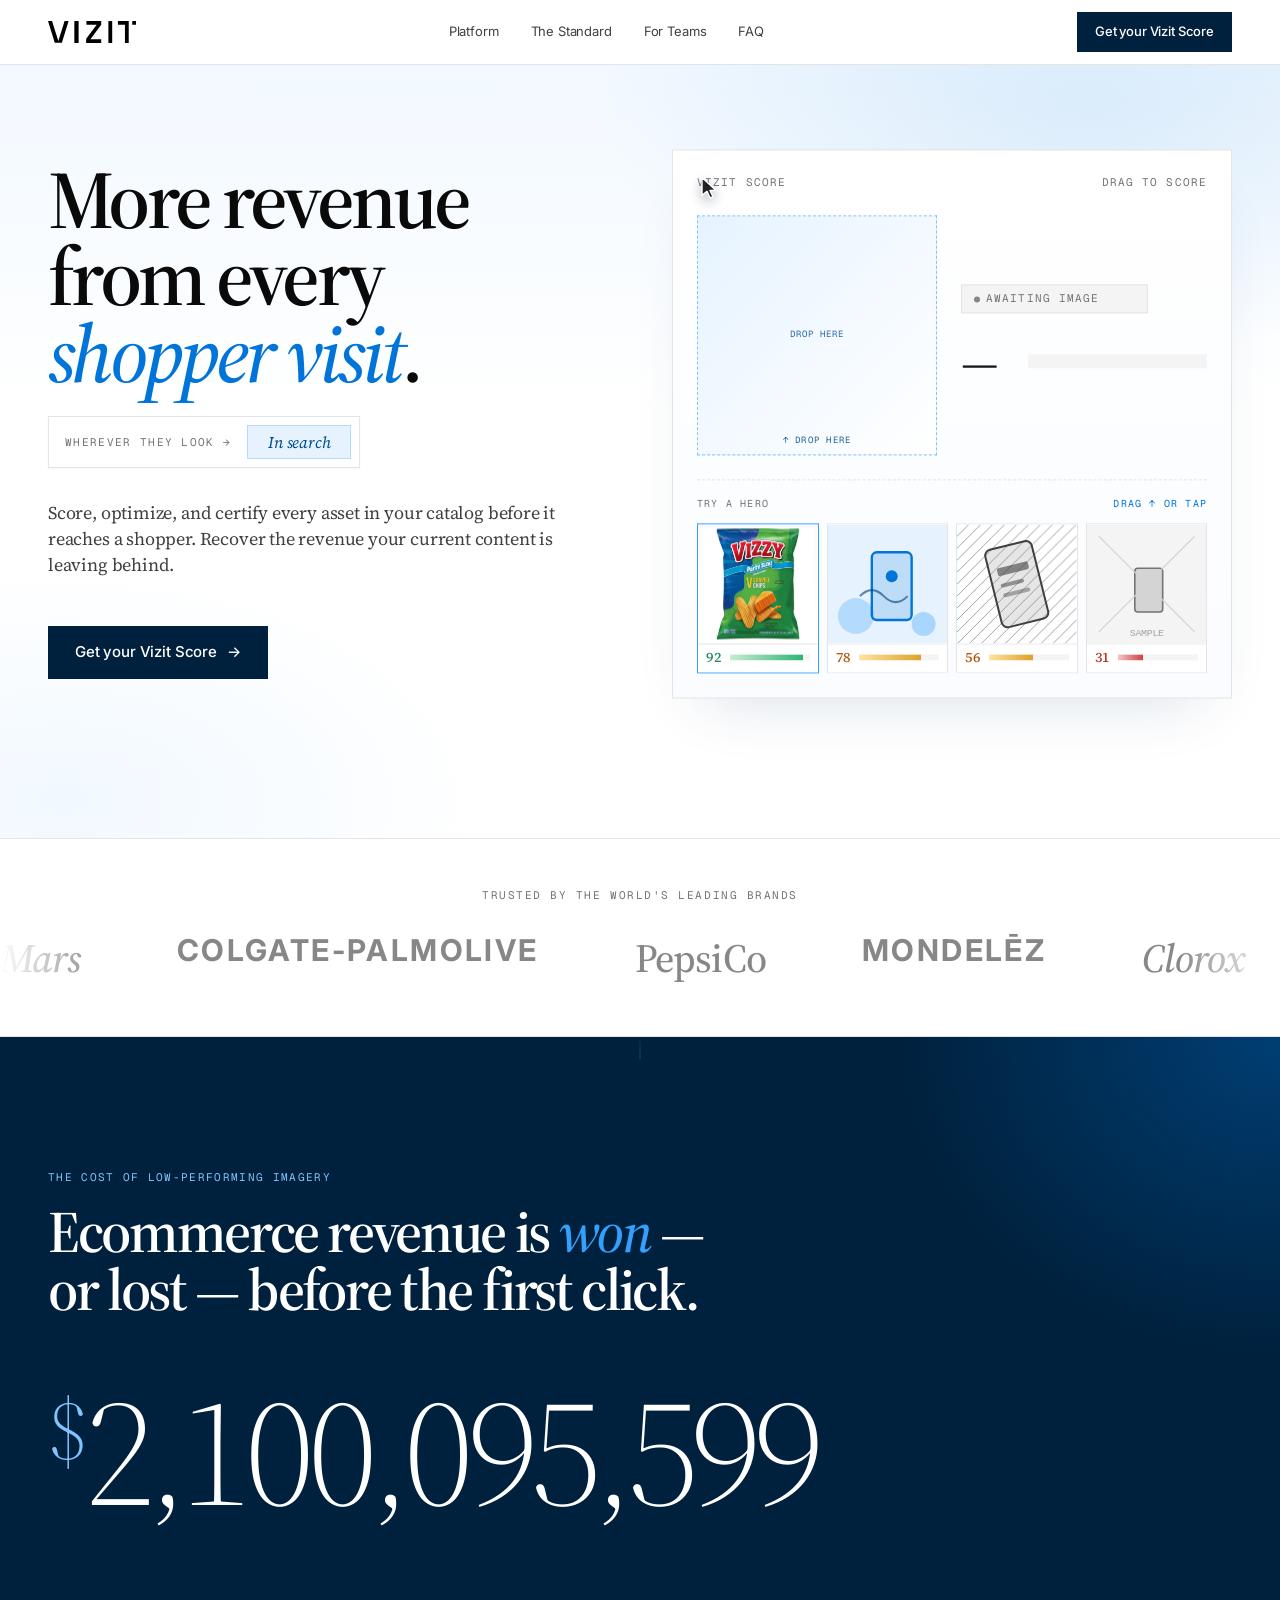
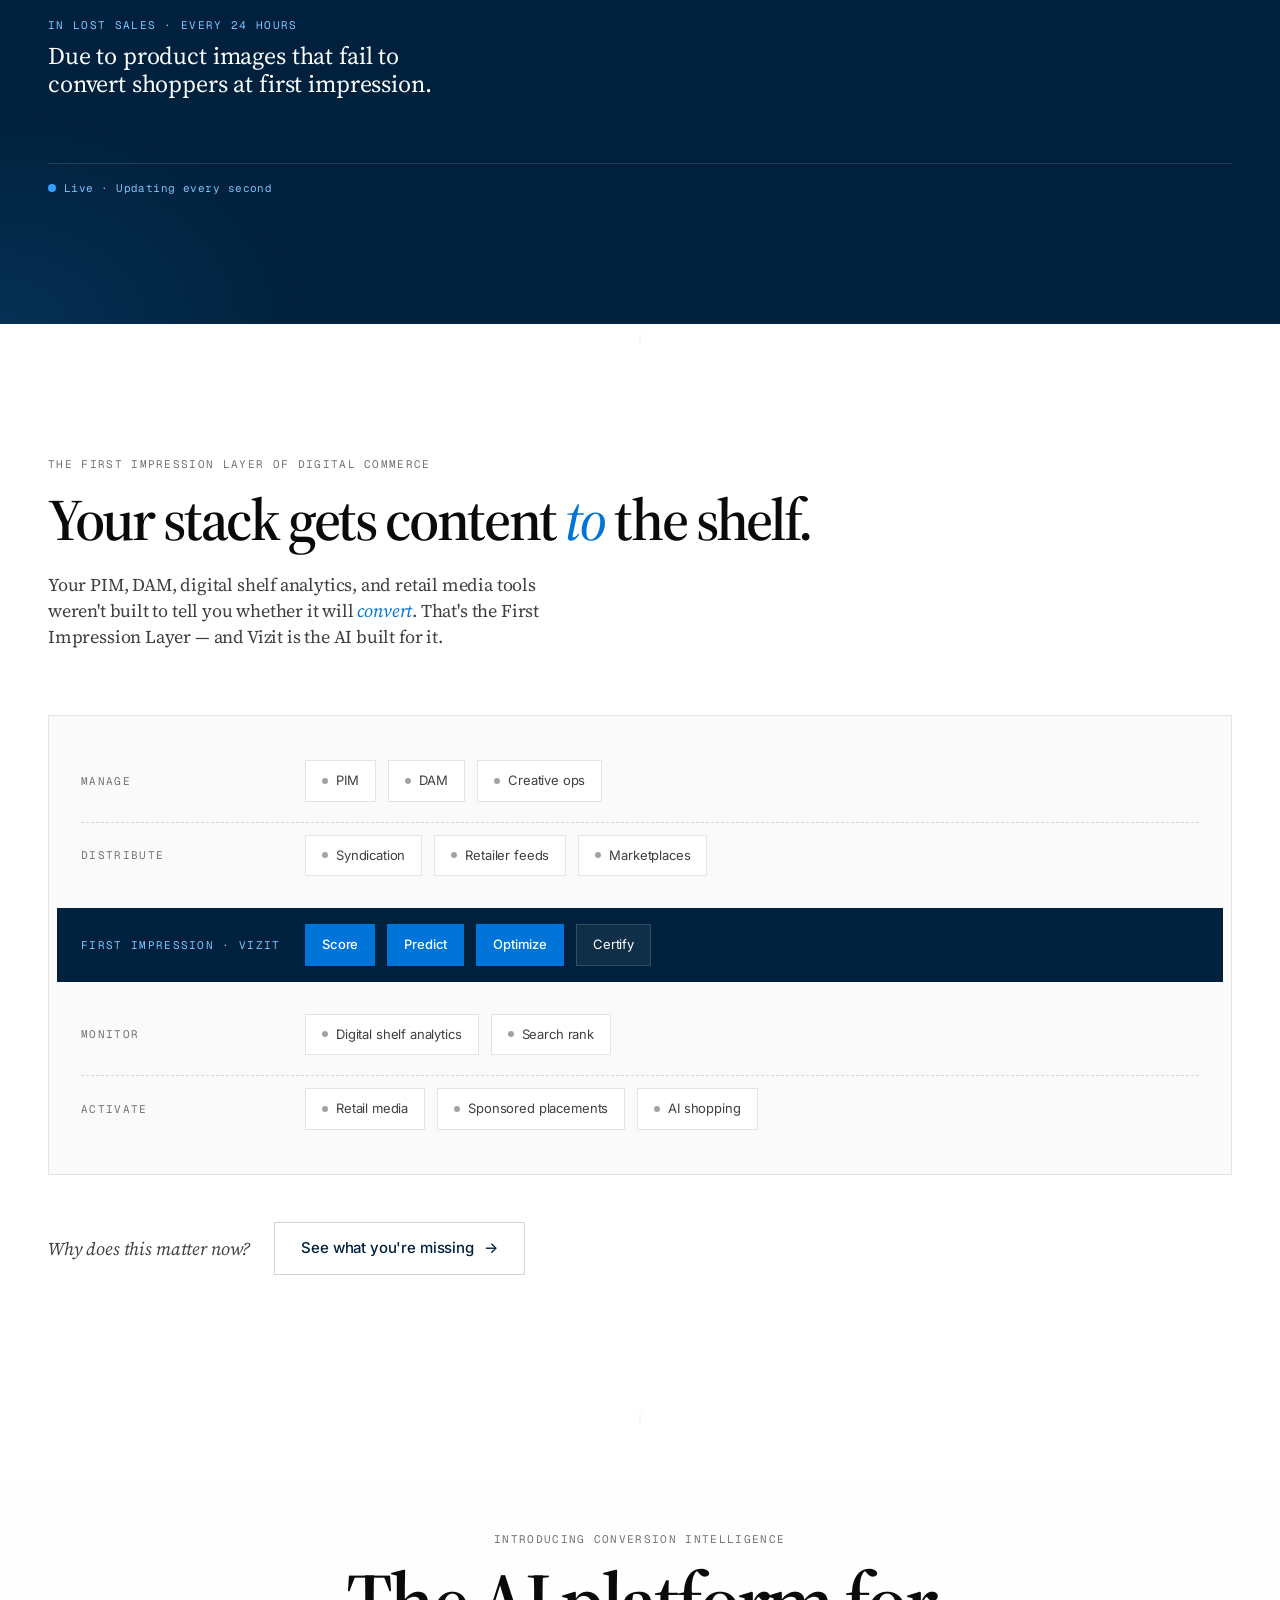
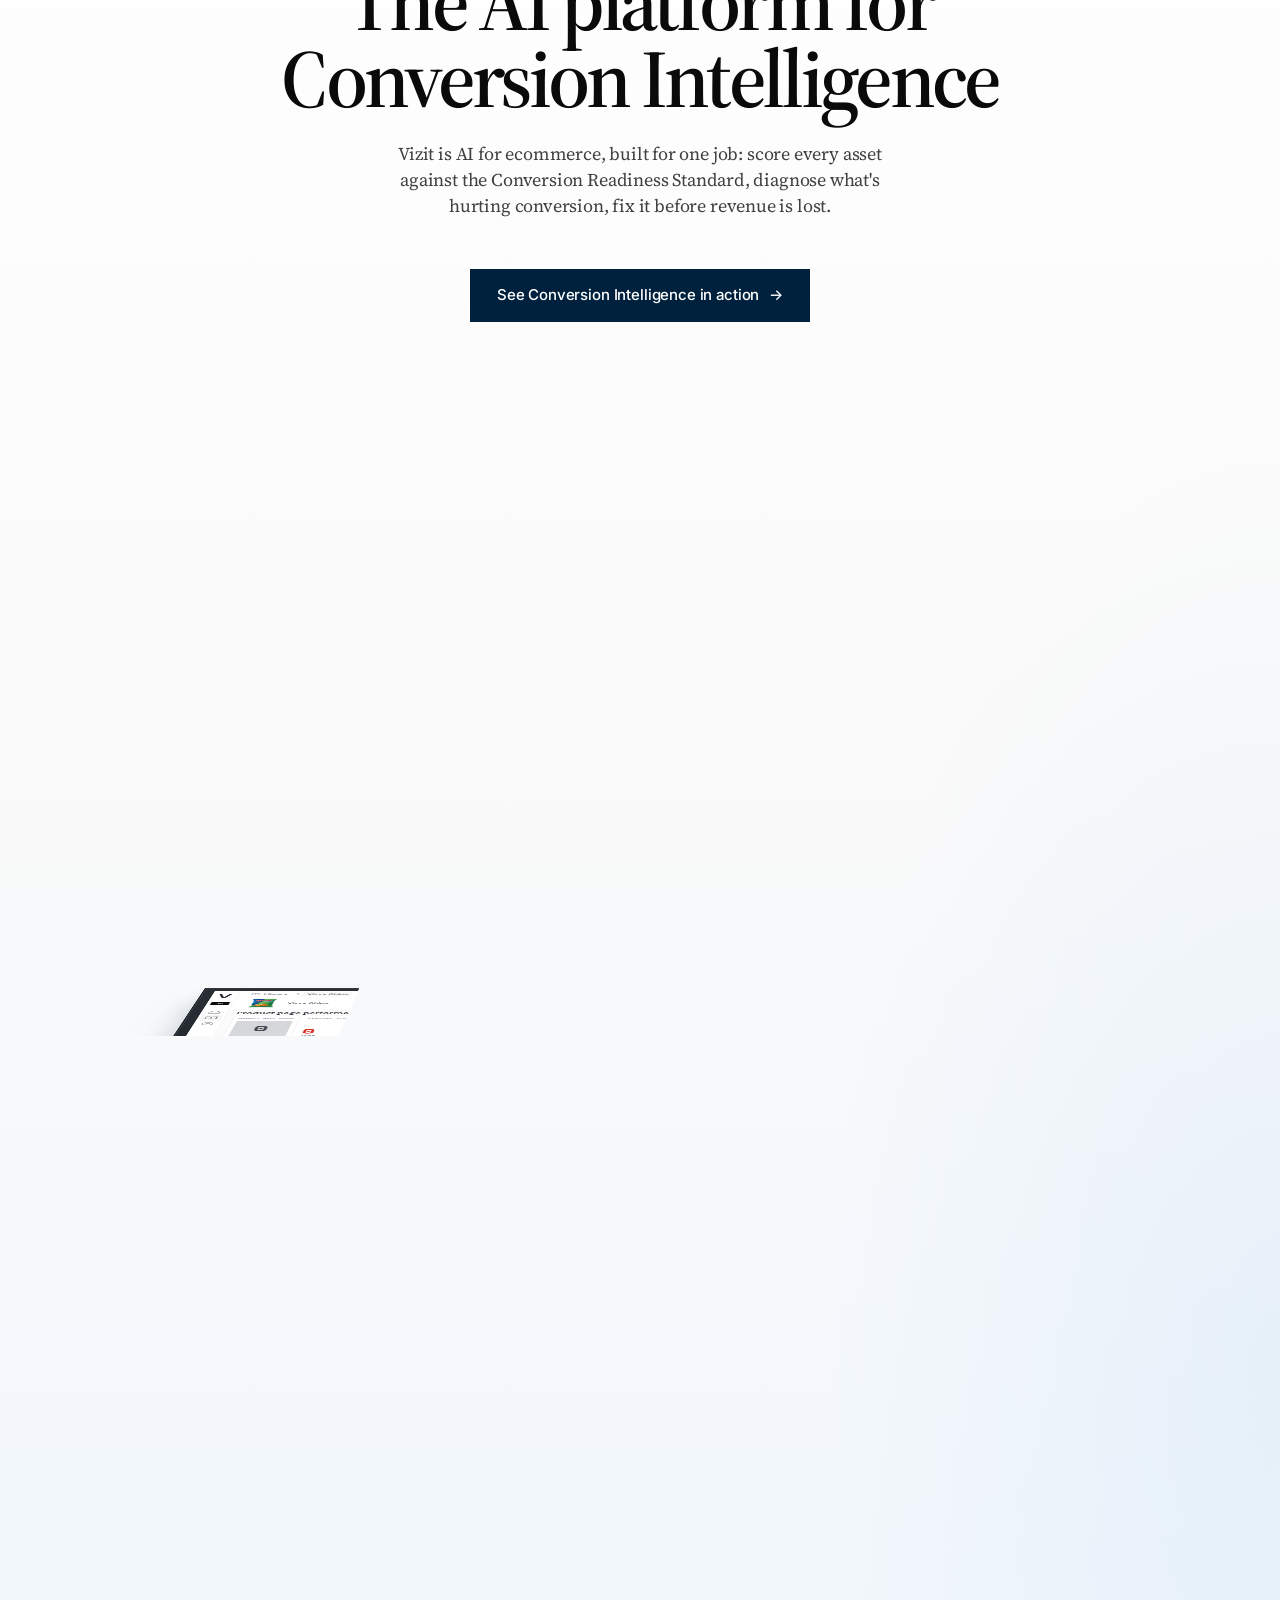
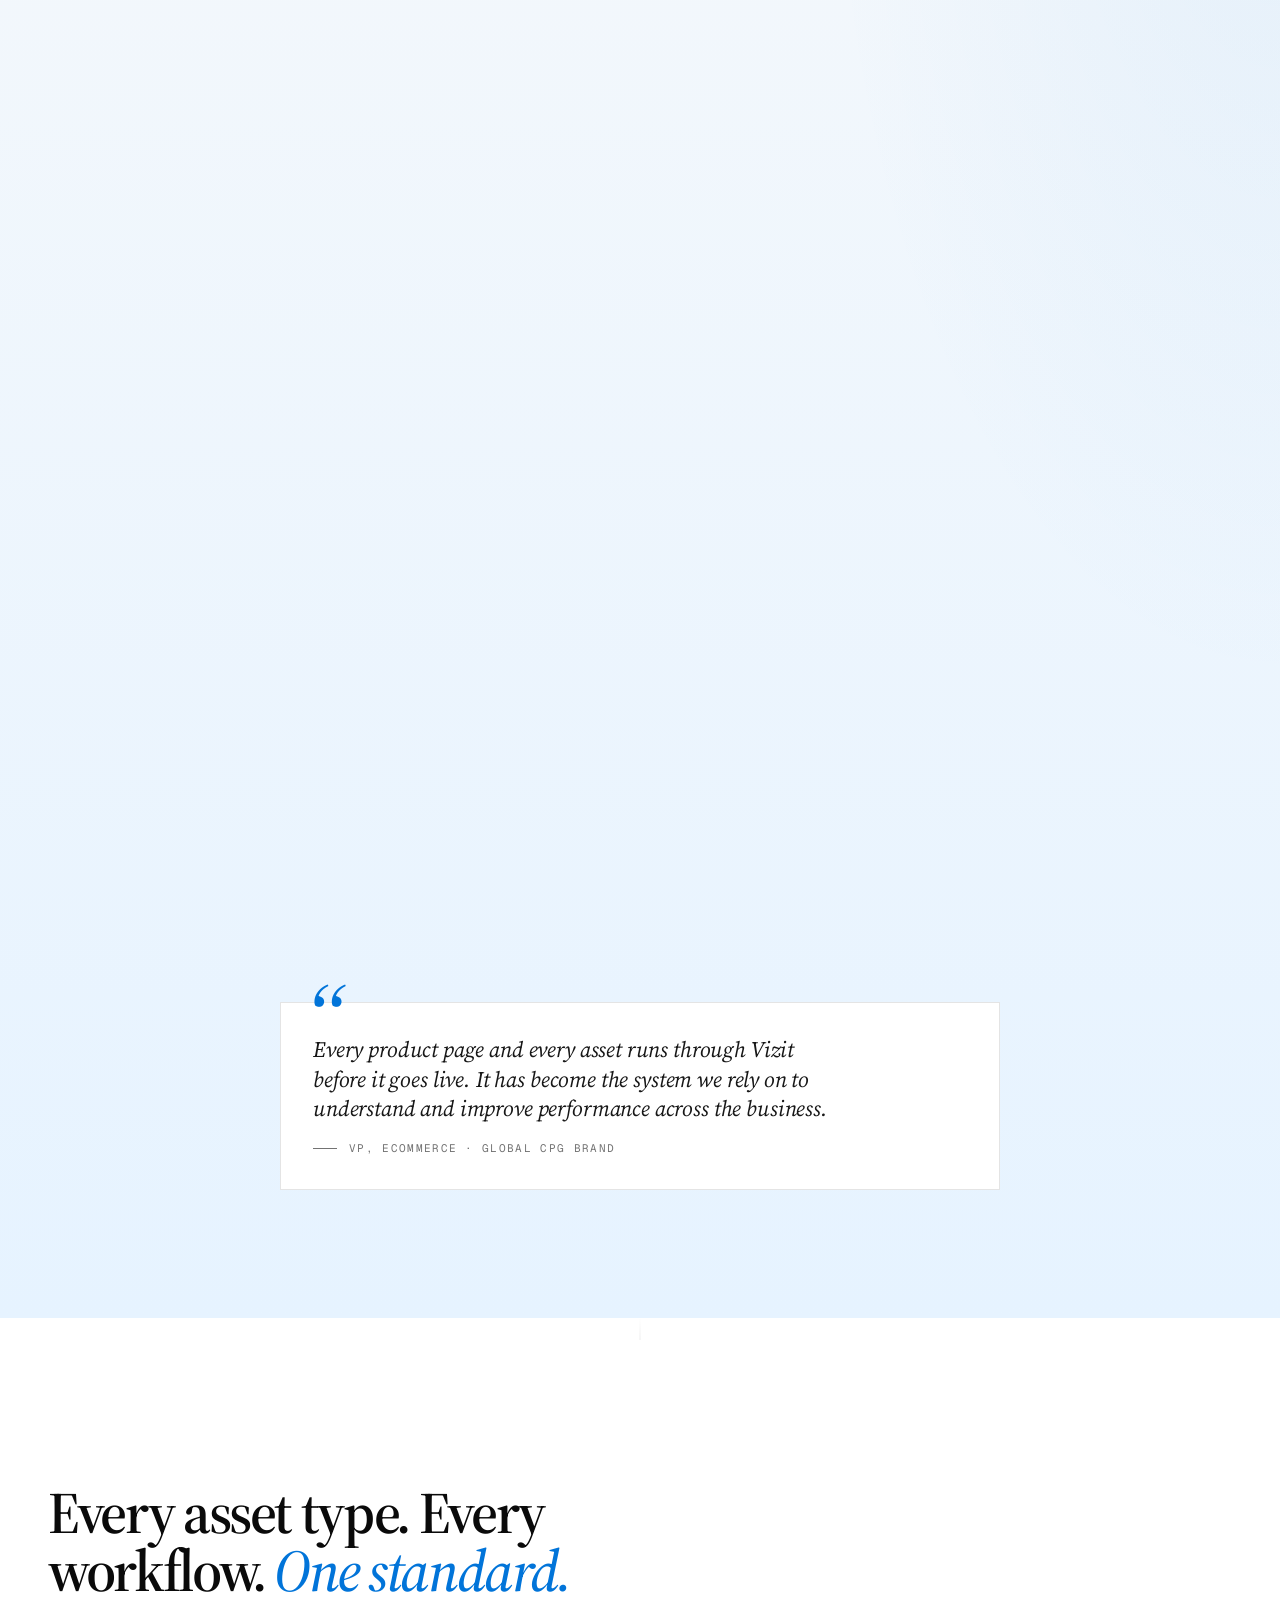
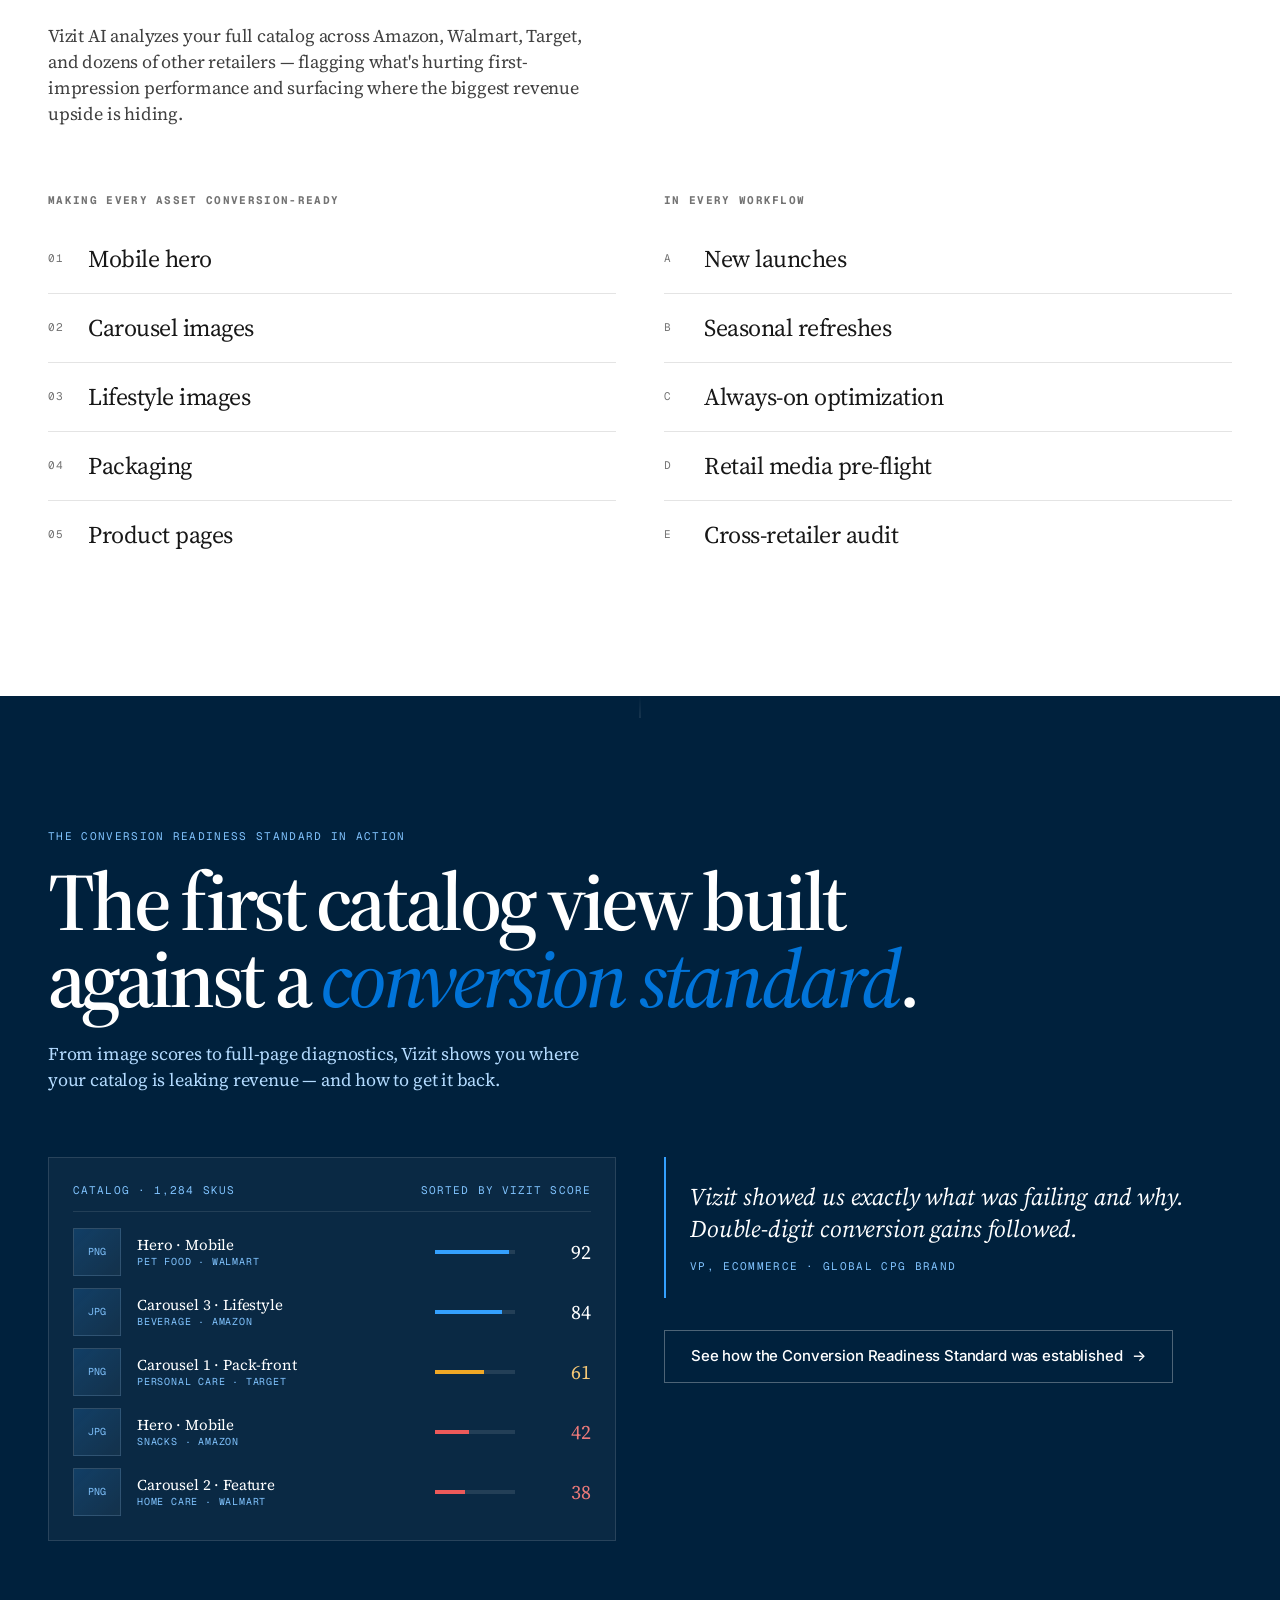
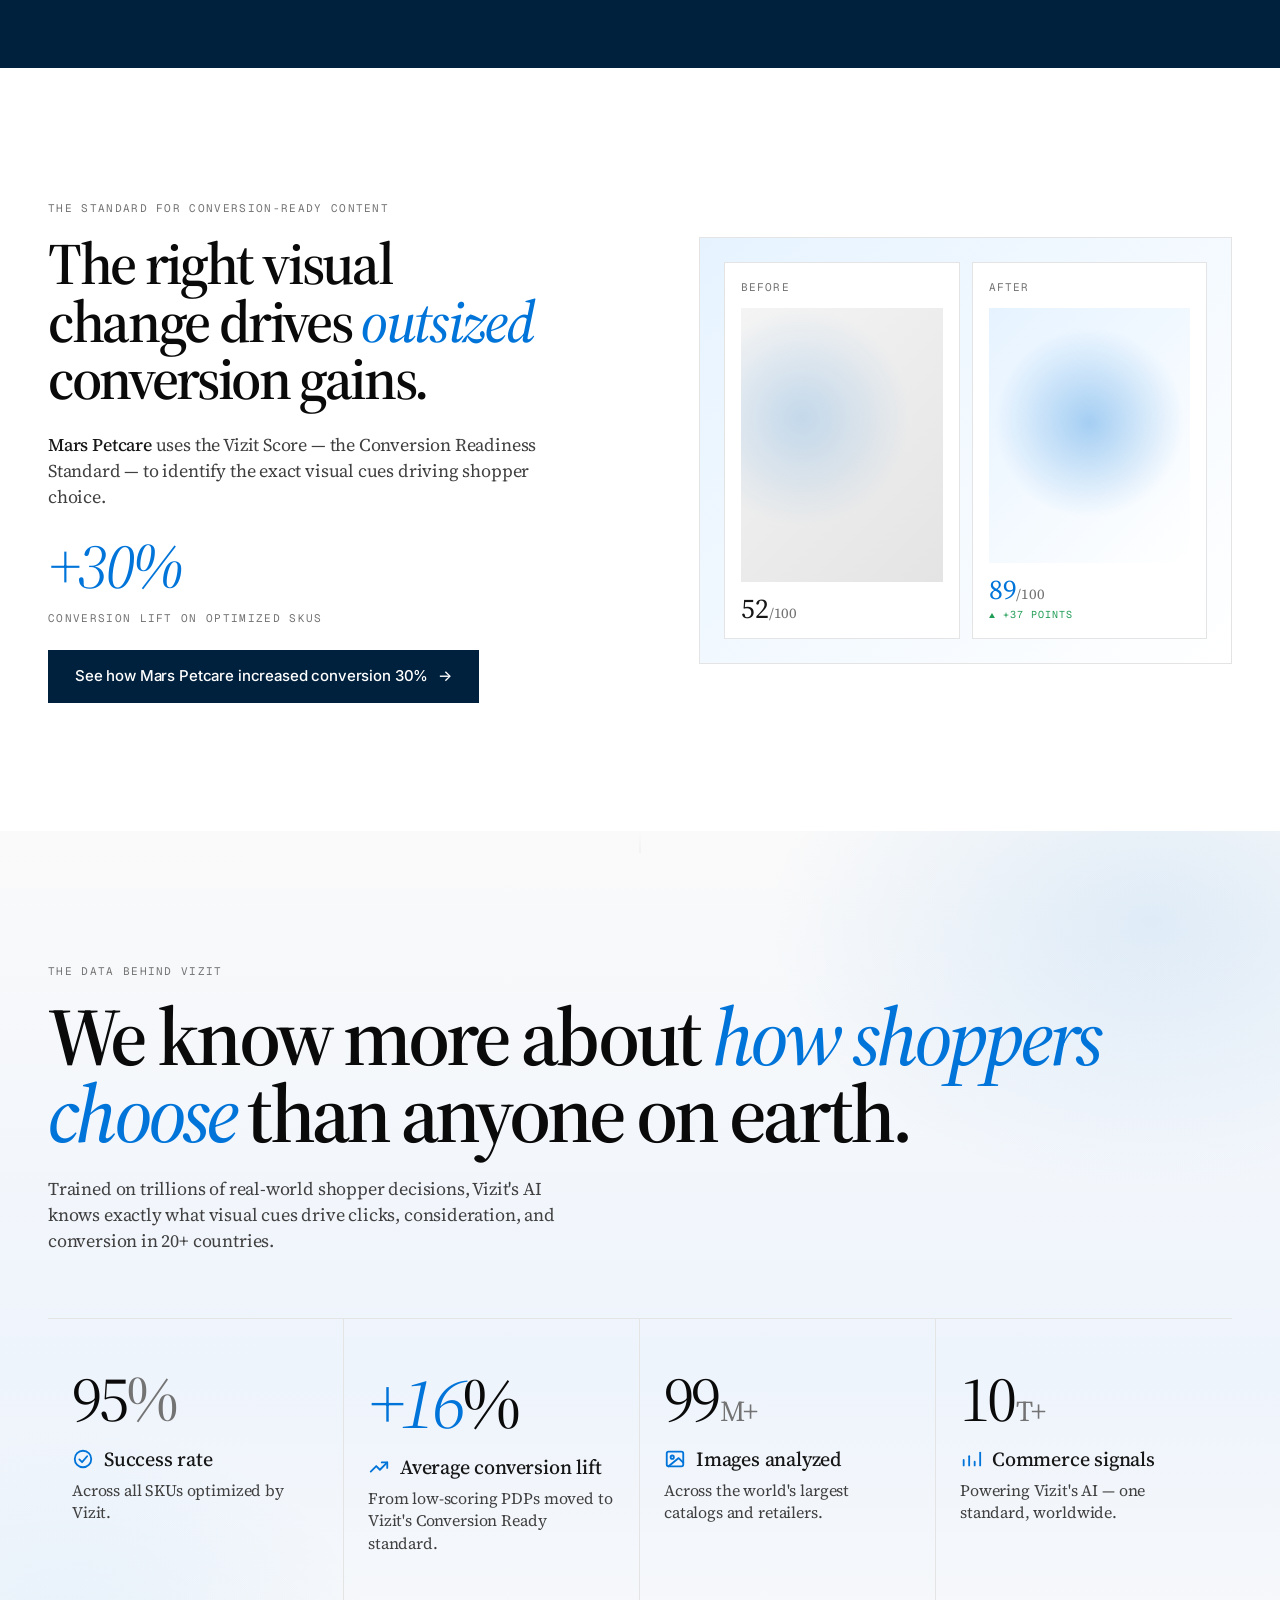
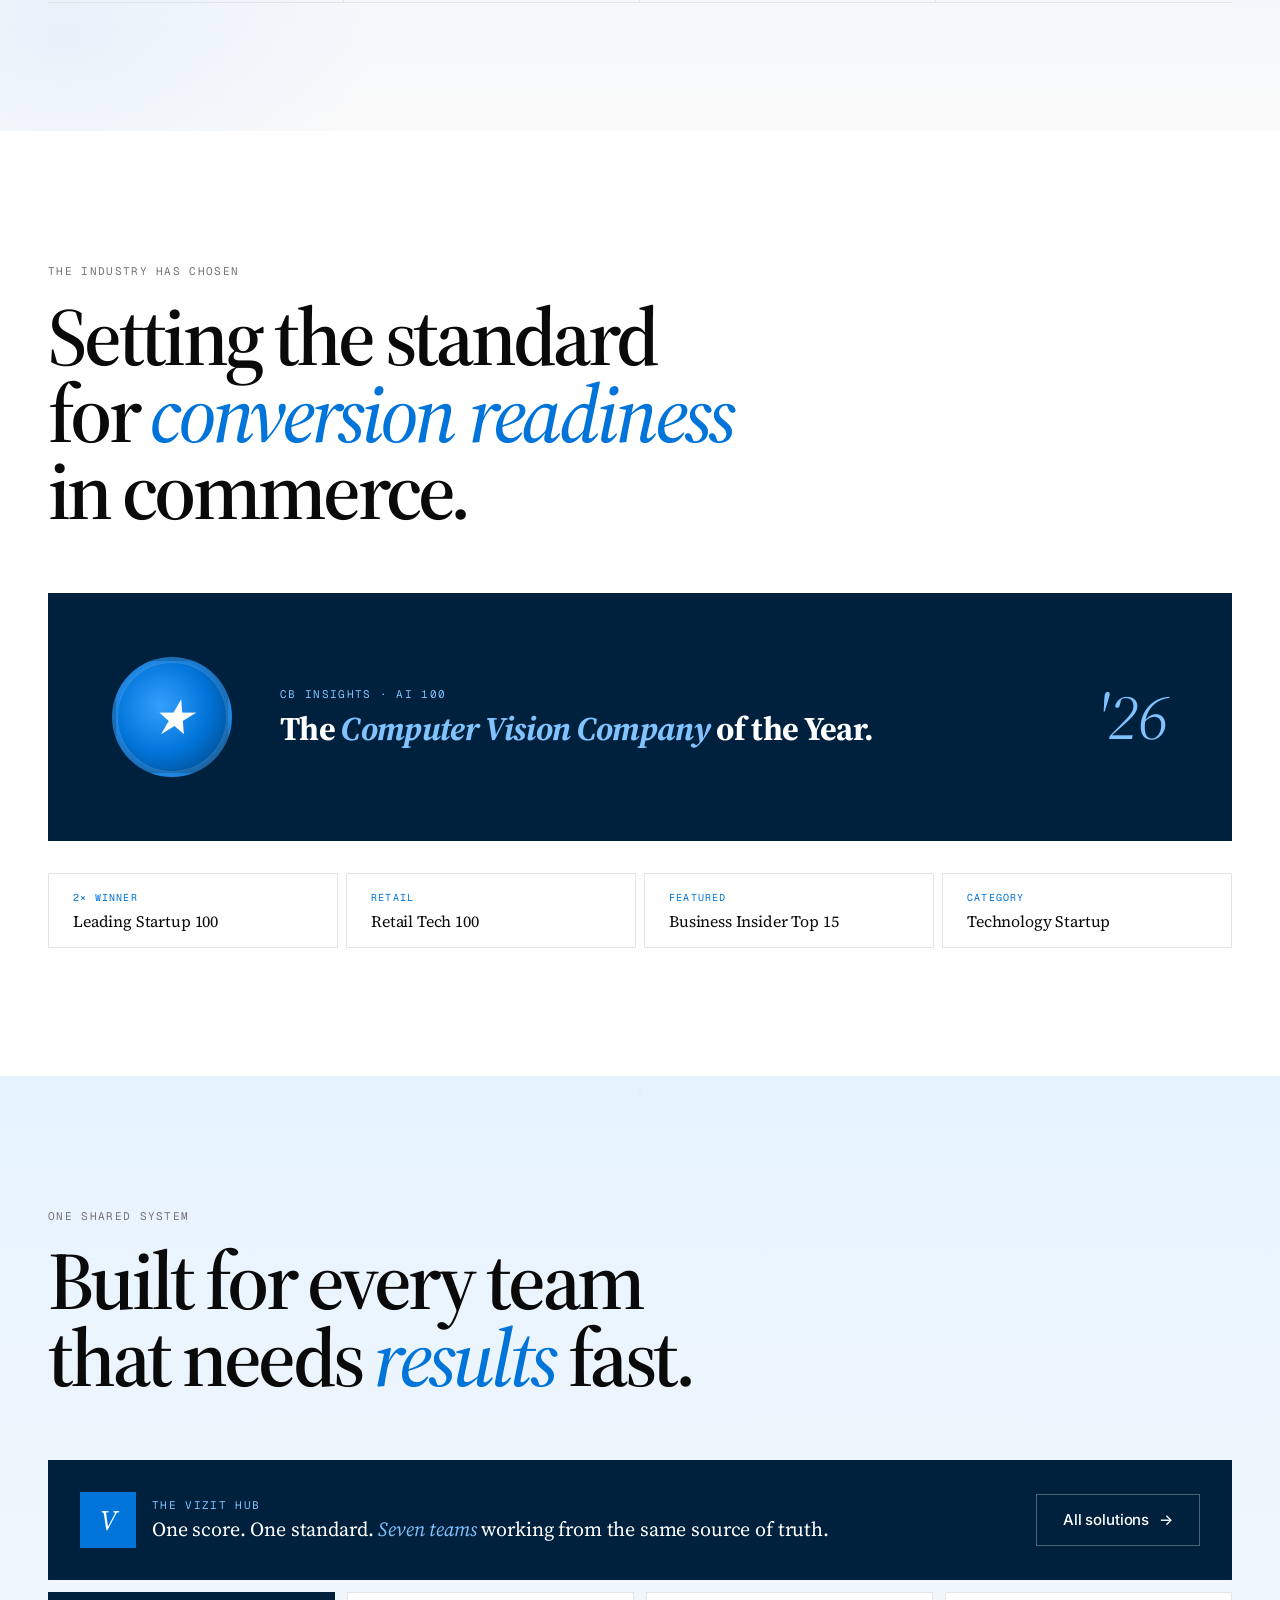
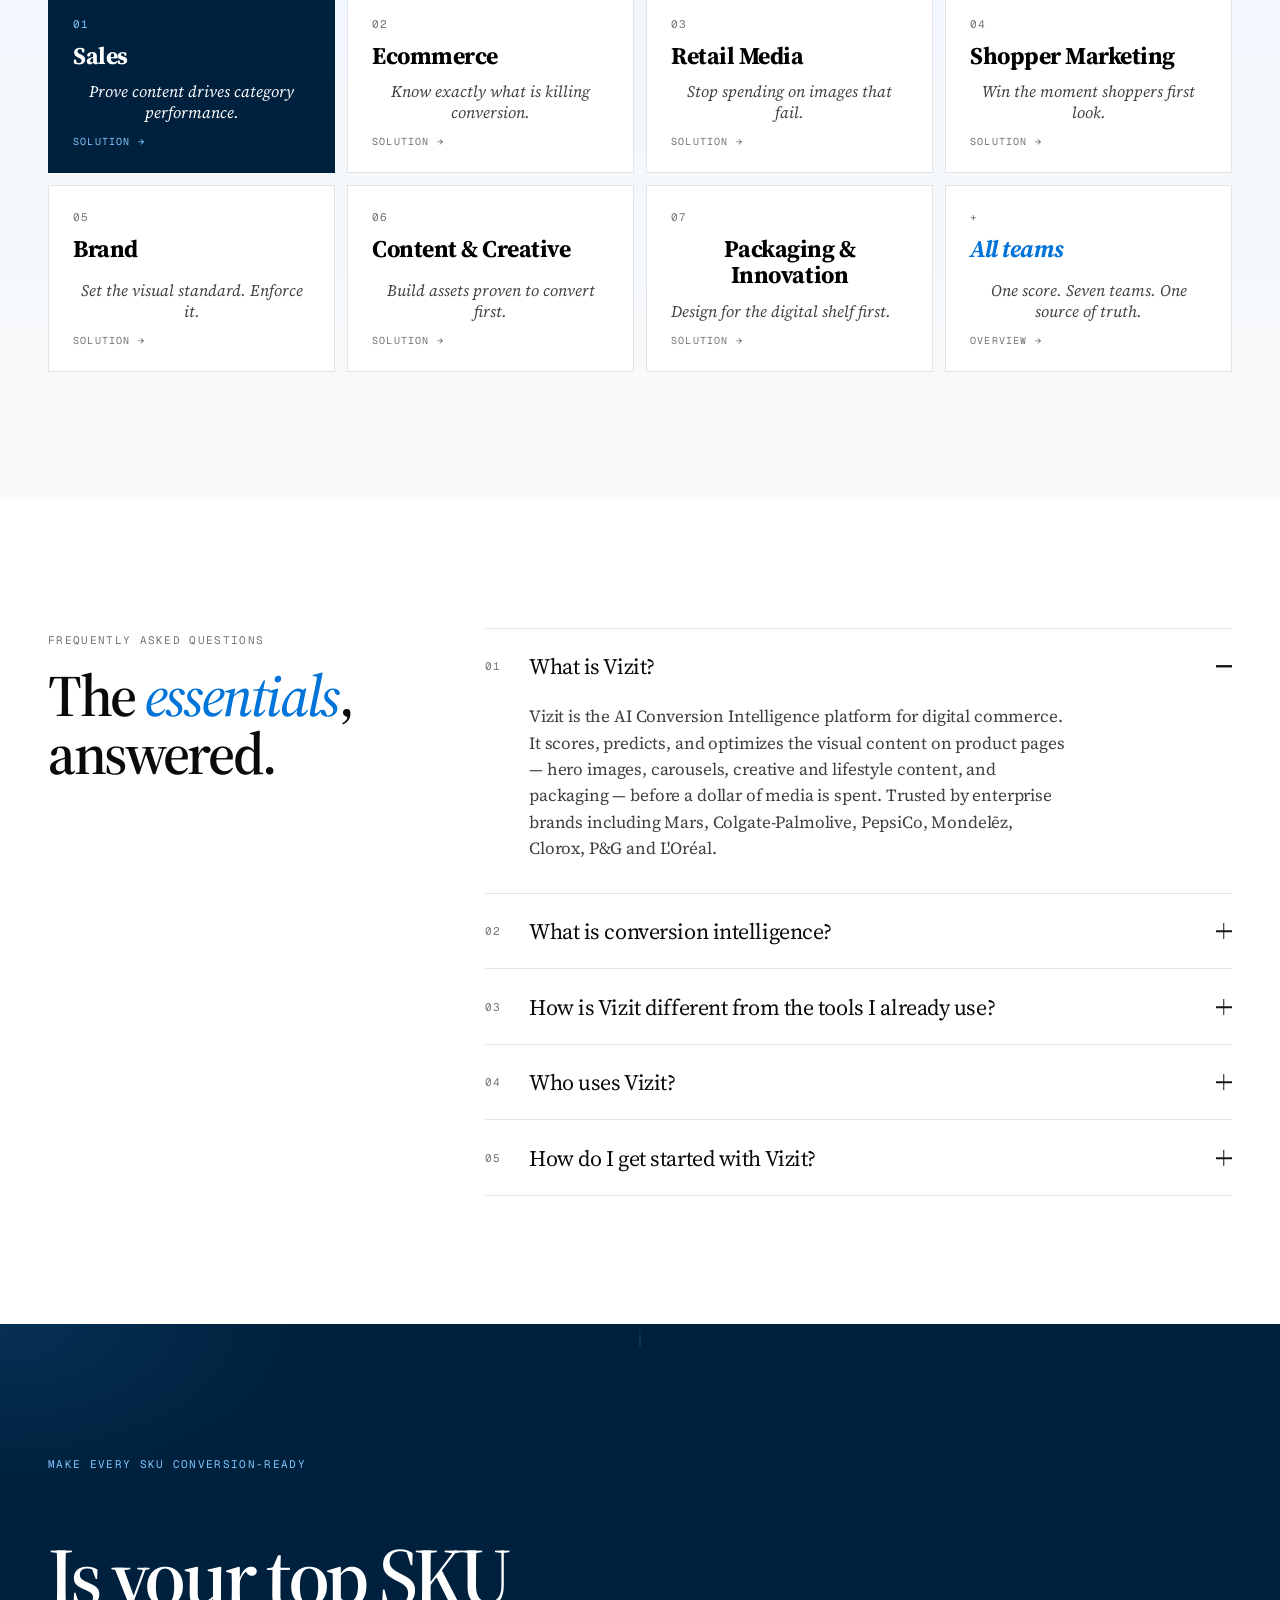
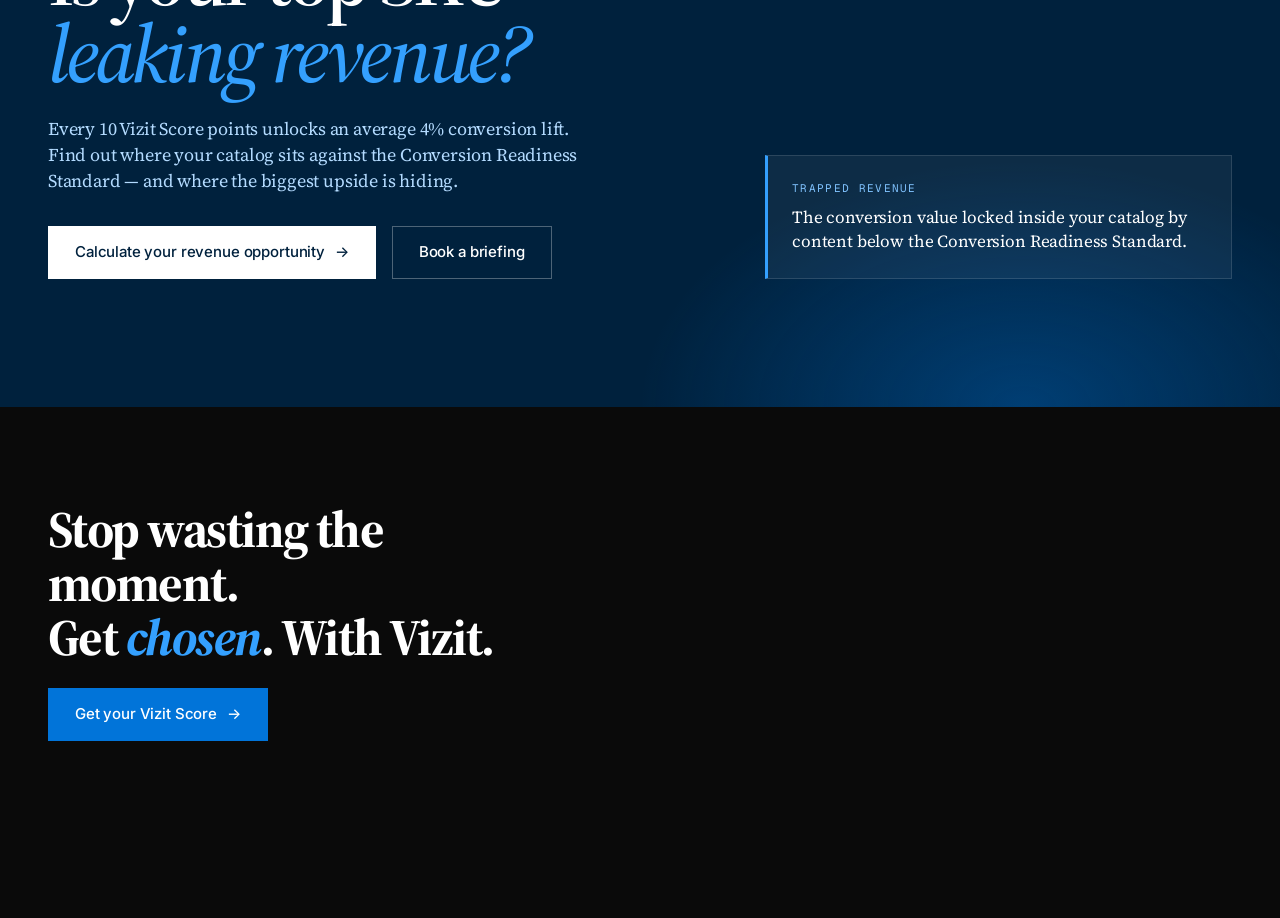
==== commit 58da9f70: "update all files to be hostable" ====
--- a/index.html
+++ b/index.html
@@ -1,36 +1,3313 @@
-<!doctype html>
+<!DOCTYPE html>
 <html lang="en">
 <head>
-  <meta charset="utf-8" />
-  <meta name="viewport" content="width=device-width, initial-scale=1" />
-  <title>Vizit · App Prototype (v3)</title>
-  <link rel="stylesheet" href="tokens.css?v=4" />
-  <link rel="stylesheet" href="components.css?v=4" />
-  <style>
-    body.hide-ai-badge .badge--slot { display: none !important; }
-  </style>
+<meta charset="UTF-8" />
+<meta name="viewport" content="width=device-width, initial-scale=1.0" />
+<title>Vizit | The AI Conversion Intelligence Platform</title>
+<meta name="description" content="The AI platform that scores, predicts, and optimizes product images before a dollar of media is spent. Trusted by the world's leading brands." />
+<link rel="stylesheet" href="colors_and_type.css" />
+<template id="__bundler_thumbnail" data-bg-color="#f6f4ef">
+  <svg viewBox="0 0 1200 800" xmlns="http://www.w3.org/2000/svg">
+    <rect width="1200" height="800" fill="#f6f4ef"/>
+    <g transform="translate(600 400)" font-family="Georgia, serif" text-anchor="middle">
+      <text y="-20" font-size="180" font-weight="300" fill="#00213d" letter-spacing="8">Vizit</text>
+      <text y="60" font-size="36" font-style="italic" fill="#0174d9">AI Conversion Intelligence</text>
+    </g>
+    <circle cx="200" cy="160" r="80" fill="#0174d9" opacity="0.12"/>
+    <circle cx="1000" cy="640" r="120" fill="#0174d9" opacity="0.10"/>
+  </svg>
+</template>
+<style>
+  * { box-sizing: border-box; }
+  html, body { margin: 0; padding: 0; background: var(--bg); }
+  body { overflow-x: hidden; }
+  a { color: inherit; text-decoration: none; }
+  img { max-width: 100%; display: block; }
+
+  /* ───────── Layout ───────── */
+  .wrap { max-width: 1280px; margin: 0 auto; padding: 0 var(--space-7); }
+  @media (max-width: 720px) { .wrap { padding: 0 var(--space-5); } }
+
+  /* ───────── Nav ───────── */
+  .nav {
+    position: sticky; top: 0; z-index: 100;
+    background: rgba(255,255,255,0.86);
+    backdrop-filter: saturate(140%) blur(14px);
+    -webkit-backdrop-filter: saturate(140%) blur(14px);
+    border-bottom: 1px solid var(--border);
+  }
+  .nav-inner {
+    display: flex; align-items: center; justify-content: space-between;
+    height: 64px;
+  }
+  .nav-logo { height: 22px; width: auto; }
+  .nav-links { display: flex; gap: var(--space-6); font-size: var(--text-sm); color: var(--color-700); }
+  .nav-links a:hover { color: var(--accent); }
+  .nav-cta {
+    background: var(--blue-1000); color: white;
+    padding: 10px 18px; border-radius: var(--radius-full);
+    font-size: var(--text-sm); font-weight: 500;
+    transition: background var(--duration) var(--ease);
+  }
+  .nav-cta:hover { background: var(--blue-base); }
+  @media (max-width: 860px) { .nav-links { display: none; } }
+
+  /* ───────── Common ───────── */
+  .eyebrow {
+    font-family: var(--font-mono);
+    font-size: var(--text-xs);
+    text-transform: uppercase;
+    letter-spacing: 0.12em;
+    color: var(--muted);
+    display: inline-flex; align-items: center; gap: var(--space-2);
+  }
+  .eyebrow::before {
+    content: none;
+  }
+  .panel { padding: var(--space-10) 0; position: relative; }
+  .panel.compact { padding: var(--space-9) 0; }
+  .display {
+    font-family: var(--font-display);
+    font-weight: 600;
+    line-height: 0.94;
+    letter-spacing: -0.045em;
+    font-size: clamp(2.75rem, 6.4vw, 6rem);
+    margin: 0;
+    text-wrap: balance;
+  }
+  .display em { font-style: italic; font-weight: 500; color: var(--accent); }
+  .headline {
+    font-family: var(--font-display);
+    font-weight: 600; line-height: 0.98;
+    letter-spacing: -0.04em;
+    font-size: clamp(2.25rem, 4.6vw, 4.25rem);
+    margin: 0;
+    text-wrap: balance;
+  }
+  .headline em { font-style: italic; font-weight: 500; color: var(--accent); }
+  .subhead {
+    font-family: var(--font-display);
+    font-size: clamp(1.125rem, 1.4vw, 1.375rem);
+    line-height: 1.45;
+    color: var(--color-700);
+    font-weight: 400;
+    letter-spacing: -0.01em;
+    max-width: 60ch;
+  }
+  .rule { height: 1px; background: var(--border); border: none; margin: 0; }
+
+  .btn {
+    --mx: 50%; --my: 50%;
+    position: relative; isolation: isolate;
+    display: inline-flex; align-items: center; gap: 10px;
+    padding: 14px 26px; border-radius: var(--radius-full);
+    font-family: var(--font-sans); font-size: var(--text-base);
+    font-weight: 500; letter-spacing: -0.01em;
+    border: 1px solid transparent;
+    transition: transform 380ms cubic-bezier(0.2, 0, 0, 1),
+                background 380ms var(--ease),
+                color 380ms var(--ease),
+                box-shadow 380ms var(--ease),
+                border-color 380ms var(--ease);
+    cursor: pointer; overflow: hidden;
+  }
+  .btn::before {
+    content: "";
+    position: absolute; inset: 0;
+    background: radial-gradient(180px circle at var(--mx) var(--my),
+      rgba(255, 255, 220, 0.85) 0%,
+      rgba(255, 196, 60, 0.7) 10%,
+      rgba(255, 110, 30, 0.55) 22%,
+      rgba(225, 40, 80, 0.4) 36%,
+      rgba(120, 30, 180, 0.25) 52%,
+      rgba(20, 90, 220, 0) 70%);
+    opacity: 0; transition: opacity 320ms var(--ease);
+    pointer-events: none; z-index: -1;
+    mix-blend-mode: screen;
+  }
+  .btn:hover::before { opacity: 1; }
+  .btn::after {
+    content: ""; position: absolute; inset: 0;
+    border-radius: inherit;
+    box-shadow: 0 0 0 0 rgba(1, 116, 217, 0);
+    transition: box-shadow 380ms var(--ease);
+    pointer-events: none;
+  }
+  .btn:hover { transform: translateY(-2px); }
+  .btn:hover::after { box-shadow: 0 18px 40px -16px rgba(1, 116, 217, 0.55); }
+  .btn:active { transform: translateY(0); }
+
+  .btn-primary { background: var(--blue-1000); color: white; }
+  .btn-primary:hover { background: var(--blue-base); }
+  .btn-primary::before {
+    background: radial-gradient(190px circle at var(--mx) var(--my),
+      rgba(255, 255, 230, 0.95) 0%,
+      rgba(255, 220, 100, 0.85) 8%,
+      rgba(255, 150, 40, 0.7) 18%,
+      rgba(240, 60, 90, 0.55) 32%,
+      rgba(160, 40, 200, 0.35) 48%,
+      rgba(40, 110, 240, 0.18) 62%,
+      rgba(20, 90, 220, 0) 78%);
+    mix-blend-mode: screen;
+    filter: blur(2px);
+  }
+
+  .btn-ghost { background: transparent; color: var(--blue-1000); border-color: var(--color-300); }
+  .btn-ghost:hover { border-color: var(--blue-base); background: var(--color-50); color: var(--blue-base); }
+  .btn-ghost::before {
+    background: radial-gradient(170px circle at var(--mx) var(--my),
+      rgba(255, 220, 80, 0.55) 0%,
+      rgba(255, 140, 50, 0.45) 14%,
+      rgba(230, 60, 110, 0.32) 30%,
+      rgba(110, 40, 200, 0.22) 48%,
+      rgba(20, 100, 230, 0.12) 64%,
+      rgba(20, 100, 230, 0) 80%);
+    mix-blend-mode: multiply;
+    filter: blur(2px);
+  }
+
+  .btn .arrow {
+    transition: transform 360ms cubic-bezier(0.2, 0, 0, 1);
+    display: inline-block;
+  }
+  .btn:hover .arrow { transform: translateX(5px); }
+
+  /* ───────── Panel 1: Hero ───────── */
+  .hero { padding: var(--space-9) 0 var(--space-10); position: relative; overflow: hidden; }
+  .hero::before {
+    content: ""; position: absolute; inset: 0;
+    background:
+      radial-gradient(70% 60% at 85% 5%, rgba(1,116,217,0.10), transparent 55%),
+      radial-gradient(55% 50% at 5% 95%, rgba(52,160,254,0.07), transparent 60%),
+      linear-gradient(180deg, rgba(230,243,255,0.55), transparent 45%);
+    pointer-events: none;
+  }
+  .hero::after {
+    content: ""; position: absolute; inset: 0;
+    background-image:
+      radial-gradient(circle at 1px 1px, rgba(1,116,217,0.08) 1px, transparent 1.4px);
+    background-size: 22px 22px;
+    mask-image: radial-gradient(60% 60% at 80% 20%, black, transparent 70%);
+    -webkit-mask-image: radial-gradient(60% 60% at 80% 20%, black, transparent 70%);
+    opacity: 0.7;
+    pointer-events: none;
+  }
+  .hero-meta {
+    display: flex; justify-content: space-between; align-items: baseline;
+    margin-bottom: var(--space-7);
+    font-family: var(--font-mono); font-size: var(--text-xs);
+    text-transform: uppercase; letter-spacing: 0.12em; color: var(--muted);
+    padding-bottom: var(--space-3);
+    border-bottom: 1px solid var(--border);
+  }
+  .hero-meta-l { display: flex; gap: var(--space-5); }
+  .hero h1 { max-width: 18ch; }
+  .hero h1 .rotator-wrap {
+    display: inline-block; vertical-align: baseline; min-width: 1ch;
+  }
+  .rotator-row {
+    margin-top: var(--space-5);
+    display: inline-flex; align-items: center; gap: var(--space-4);
+    padding: 8px 8px 8px 16px;
+    background: white;
+    border: 1px solid var(--border);
+    border-radius: var(--radius-full);
+    box-shadow: var(--shadow-sm);
+  }
+  .rotator-label {
+    font-family: var(--font-mono); font-size: var(--text-xs);
+    text-transform: uppercase; letter-spacing: 0.12em;
+    color: var(--muted);
+  }
+  .rotator-chip {
+    background: var(--blue-0);
+    border: 1px solid var(--blue-100);
+    color: var(--blue-600);
+    font-family: var(--font-display);
+    font-style: italic;
+    font-size: 1rem;
+    line-height: 1;
+    padding: 8px 16px;
+    border-radius: var(--radius-full);
+    display: inline-block;
+    min-width: 13ch;
+    text-align: center;
+    transition: opacity 360ms var(--ease), transform 360ms var(--ease);
+  }
+  .hero-sub {
+    margin-top: var(--space-6);
+    max-width: 68ch;
+  }
+  .hero-cta { margin-top: var(--space-7); display: flex; gap: var(--space-4); flex-wrap: wrap; align-items: center; }
+  .hero-cta .score-note {
+    font-family: var(--font-mono); font-size: var(--text-xs);
+    text-transform: uppercase; letter-spacing: 0.1em; color: var(--muted);
+  }
+  .hero-copy { min-width: 0; }
+  .hero-copy h1 { max-width: 16ch; }
+  .hero-grid {
+    display: grid;
+    grid-template-columns: 1fr 1fr;
+    align-items: stretch;
+    gap: var(--space-8);
+  }
+  @media (max-width: 900px) { .hero-grid { grid-template-columns: 1fr; } }
+  .hero-card {
+    border: 1px solid var(--border);
+    border-radius: var(--radius-lg);
+    padding: var(--space-5);
+    background: linear-gradient(180deg, white, #fafcff);
+    position: relative;
+    overflow: hidden;
+    height: 100%;
+    display: flex; flex-direction: column;
+    transform: perspective(1400px) rotateX(var(--rx, 0deg)) rotateY(var(--ry, 0deg)) translateZ(0);
+    transition: transform 600ms cubic-bezier(0.2, 0, 0, 1), box-shadow 600ms var(--ease);
+    box-shadow: 0 30px 60px -32px rgba(1, 60, 112, 0.18), 0 1px 0 rgba(255,255,255,0.6) inset;
+    will-change: transform;
+  }
+  .hero-card::after {
+    content: ""; position: absolute; inset: 0;
+    background: radial-gradient(280px circle at var(--gx, 50%) var(--gy, 0%),
+      rgba(128, 195, 254, 0.25), transparent 60%);
+    pointer-events: none;
+    opacity: 0; transition: opacity 500ms var(--ease);
+  }
+  .hero-card:hover::after { opacity: 1; }
+  .score-card-header {
+    display: flex; justify-content: space-between; align-items: center;
+    margin-bottom: var(--space-5);
+  }
+  .score-card-meta { font-family: var(--font-mono); font-size: var(--text-xs); text-transform: uppercase; letter-spacing: 0.1em; color: var(--muted); }
+  .score-product {
+    display: flex; gap: var(--space-5); align-items: stretch;
+    flex: 1 1 auto;
+  }
+  .score-thumb {
+    width: 96px; height: 96px;
+    background: linear-gradient(135deg, var(--blue-0), white);
+    border: 1px solid var(--border);
+    border-radius: var(--radius-md);
+    flex-shrink: 0; position: relative;
+    display: flex; align-items: center; justify-content: center;
+  }
+  .score-thumb svg { width: 60%; height: 60%; }
+  .score-info {
+    flex: 1 1 auto;
+    min-width: 0;
+    display: flex; flex-direction: column;
+    justify-content: center;
+  }
+  .score-info h4 { font-family: var(--font-display); font-size: 1.125rem; margin: 0 0 4px; font-weight: 500; line-height: 1.2; }
+  .score-info p { margin: 0; font-size: var(--text-sm); color: var(--muted); }
+  .score-readout {
+    display: flex; align-items: center; gap: var(--space-4);
+    margin-top: var(--space-3);
+  }
+  .score-readout .num {
+    font-family: var(--font-display);
+    font-size: 3rem;
+    font-weight: 500;
+    line-height: 1;
+    letter-spacing: -0.04em;
+    color: var(--color-700);
+    flex-shrink: 0;
+    min-width: 2.2ch;
+    text-align: left;
+    font-variant-numeric: tabular-nums;
+  }
+  .score-readout .num em { font-style: normal; color: var(--color-900); }
+  .score-readout .delta {
+    font-family: var(--font-mono); font-size: var(--text-xs);
+    color: #1f9d55; letter-spacing: 0.06em;
+  }
+  .conv-tag {
+    display: inline-flex; align-items: center; gap: 6px;
+    padding: 5px 12px;
+    border-radius: 999px;
+    font-family: var(--font-mono);
+    font-size: var(--text-xs);
+    text-transform: uppercase;
+    letter-spacing: 0.1em;
+    background: var(--color-100);
+    color: var(--muted);
+    border: 1px solid var(--border);
+    margin-bottom: var(--space-3);
+    transition: background 320ms var(--ease), color 320ms var(--ease), border-color 320ms var(--ease);
+  }
+  .conv-tag::before {
+    content: ""; width: 6px; height: 6px; border-radius: 50%;
+    background: currentColor; opacity: 0.85;
+  }
+  .conv-tag.great { background: #e7f7ec; color: #1f8a5b; border-color: #b8e3c8; }
+  .conv-tag.warn  { background: #fdf3df; color: #a66c14; border-color: #f0d692; }
+  .conv-tag.bad   { background: #fce5e5; color: #b3331f; border-color: #f0bdbd; }
+  .score-bar {
+    flex: 1 1 auto;
+    min-width: 0;
+    height: 14px;
+    background: var(--color-100);
+    border-radius: 999px;
+    overflow: hidden; position: relative;
+  }
+  .score-bar-fill {
+    height: 100%;
+    background: linear-gradient(90deg, #c6ecd1, #4cc987 75%, #2eb573);
+    border-radius: 999px;
+    width: 0%;
+    transition: width 900ms cubic-bezier(0.2, 0, 0, 1), background 600ms var(--ease);
+  }
+
+  /* ── Drag-and-drop hero score builder ── */
+  .hero-card.is-dragging-over { transform: none !important; }
+  .hero-card[data-tier="great"] { box-shadow: 0 30px 60px -28px rgba(31, 157, 85, 0.30), 0 1px 0 rgba(255,255,255,0.6) inset; }
+  .hero-card[data-tier="warn"]  { box-shadow: 0 30px 60px -28px rgba(217, 119, 6, 0.30), 0 1px 0 rgba(255,255,255,0.6) inset; }
+  .hero-card[data-tier="bad"]   { box-shadow: 0 30px 60px -28px rgba(190, 18, 60, 0.30), 0 1px 0 rgba(255,255,255,0.6) inset; }
+
+  .drop-slot {
+    width: 240px;
+    flex-shrink: 0;
+    aspect-ratio: 1 / 1;
+    border-radius: var(--radius-md);
+    border: 1.5px dashed var(--blue-200);
+    background: linear-gradient(135deg, var(--blue-0), white);
+    flex-shrink: 0; position: relative;
+    display: flex; align-items: center; justify-content: center;
+    overflow: hidden;
+    transition: border-color 240ms var(--ease), background 240ms var(--ease), transform 320ms var(--ease);
+  }
+  .drop-slot.is-over {
+    border-color: var(--accent);
+    background: linear-gradient(135deg, #d6ecff, white);
+    transform: scale(1.03);
+  }
+  .drop-slot.has-image { border-style: solid; border-color: var(--border); background: white; }
+  .drop-slot svg, .drop-slot img { width: 100%; height: 100%; display: block; object-fit: contain; }
+  .drop-slot .hint {
+    position: absolute; inset: 0;
+    display: flex; align-items: center; justify-content: center;
+    text-align: center; padding: 8px;
+    font-family: var(--font-mono); font-size: 9px;
+    text-transform: uppercase; letter-spacing: 0.12em;
+    color: var(--blue-600); opacity: 0.85;
+    pointer-events: none;
+    transition: opacity 240ms var(--ease);
+  }
+  .drop-slot.has-image .hint { opacity: 0; }
+
+  .score-readout .delta.warn { color: #b45309; }
+  .score-readout .delta.bad  { color: #be123c; }
+
+  .candidates {
+    margin-top: var(--space-5);
+    padding-top: var(--space-4);
+    border-top: 1px dashed var(--border);
+  }
+  .candidates-cap {
+    display: flex; justify-content: space-between; align-items: center;
+    font-family: var(--font-mono); font-size: 10px;
+    text-transform: uppercase; letter-spacing: 0.12em;
+    color: var(--muted);
+    margin-bottom: var(--space-3);
+  }
+  .candidates-cap .arrow-hint { color: var(--accent); }
+  .cand-row {
+    display: grid; grid-template-columns: repeat(4, 1fr);
+    gap: var(--space-2);
+  }
+  .cand {
+    border-radius: var(--radius-sm);
+    border: 1px solid var(--border);
+    background: white;
+    position: relative; overflow: hidden;
+    cursor: grab;
+    display: flex; flex-direction: column;
+    transition: transform 280ms var(--ease), border-color 240ms var(--ease), box-shadow 280ms var(--ease);
+  }
+  .cand:active { cursor: grabbing; }
+  .cand:hover { transform: translateY(-3px) scale(1.04); border-color: var(--blue-300); box-shadow: 0 8px 16px -8px rgba(1, 60, 112, 0.25); z-index: 2; }
+  .cand.is-active { border-color: var(--accent); box-shadow: 0 0 0 2px var(--blue-100); }
+  .cand-img {
+    aspect-ratio: 1 / 1;
+    position: relative;
+    overflow: hidden;
+    background: white;
+  }
+  .cand svg, .cand img { width: 100%; height: 100%; display: block; pointer-events: none; }
+  .cand img { object-fit: contain; padding: 4px; background: linear-gradient(180deg, #f7fbff, white); }
+  .cand-score {
+    display: flex; align-items: center; gap: 6px;
+    padding: 6px 8px 8px;
+    border-top: 1px solid var(--border);
+    background: white;
+    pointer-events: none;
+  }
+  .cand-num {
+    font-family: var(--font-display);
+    font-size: 14px;
+    font-weight: 500;
+    line-height: 1;
+    letter-spacing: -0.02em;
+    color: var(--color-900);
+    flex-shrink: 0;
+    min-width: 2.2ch;
+    font-variant-numeric: tabular-nums;
+  }
+  .cand-bar {
+    flex: 1 1 auto;
+    min-width: 0;
+    height: 6px;
+    background: var(--color-100);
+    border-radius: 999px;
+    overflow: hidden;
+  }
+  .cand-bar-fill {
+    display: block;
+    height: 100%;
+    border-radius: 999px;
+    transition: width 600ms cubic-bezier(0.2, 0, 0, 1);
+  }
+  .cand[data-tier="great"] .cand-bar-fill { background: linear-gradient(90deg, #c6ecd1, #2eb573); }
+  .cand[data-tier="warn"]  .cand-bar-fill { background: linear-gradient(90deg, #fde4a0, #e0a02a); }
+  .cand[data-tier="bad"]   .cand-bar-fill { background: linear-gradient(90deg, #f6c5c5, #d04040); }
+  .cand[data-tier="great"] .cand-num { color: #1f8a5b; }
+  .cand[data-tier="warn"]  .cand-num { color: #b45309; }
+  .cand[data-tier="bad"]   .cand-num { color: #b3331f; }
+
+  /* Idle prompt — pulses the best candidate + drop slot, draws a ghost path */
+  @keyframes candPulse {
+    0%, 100% { box-shadow: 0 0 0 0 rgba(1, 116, 217, 0); transform: translateY(0); }
+    40%      { box-shadow: 0 0 0 6px rgba(1, 116, 217, 0.18); transform: translateY(-4px); }
+    70%      { box-shadow: 0 0 0 0 rgba(1, 116, 217, 0); transform: translateY(0); }
+  }
+  .hero-card.idle .cand[data-id="c1"] {
+    animation: candPulse 2.6s cubic-bezier(0.2,0,0,1) infinite;
+    border-color: var(--blue-300);
+  }
+  @keyframes slotPulse {
+    0%, 100% { box-shadow: inset 0 0 0 0 rgba(1, 116, 217, 0); }
+    50%      { box-shadow: inset 0 0 0 3px rgba(1, 116, 217, 0.20); }
+  }
+  .hero-card.idle .drop-slot { animation: slotPulse 2.6s var(--ease) infinite; }
+  .hero-card.idle .drop-slot::after {
+    content: "↑ drop here";
+    position: absolute; left: 50%; bottom: 6px; transform: translateX(-50%);
+    font-family: var(--font-mono); font-size: 9px;
+    text-transform: uppercase; letter-spacing: 0.14em;
+    color: var(--blue-600); opacity: 0.9;
+    pointer-events: none;
+  }
+  /* Ghost cursor that drifts from c1 → slot */
+  .drag-ghost {
+    position: absolute; pointer-events: none; z-index: 5;
+    width: 28px; height: 28px;
+    opacity: 0; transition: opacity 360ms var(--ease);
+    filter: drop-shadow(0 4px 6px rgba(0, 33, 61, 0.35));
+  }
+  .drag-ghost svg { width: 100%; height: 100%; display: block; }
+  .hero-card.idle .drag-ghost {
+    opacity: 0.9;
+    animation: ghostFly 3.2s cubic-bezier(0.65, 0, 0.35, 1) infinite;
+  }
+  @keyframes ghostFly {
+    0%   { left: var(--gx0,0px); top: var(--gy0,0px); transform: scale(1); opacity: 0; }
+    8%   { opacity: 0.95; transform: scale(1.05); }
+    55%  { left: var(--gx1,0px); top: var(--gy1,0px); transform: scale(0.95); opacity: 0.95; }
+    72%  { left: var(--gx1,0px); top: var(--gy1,0px); transform: scale(1.18); opacity: 1; }
+    85%  { opacity: 0; }
+    100% { left: var(--gx0,0px); top: var(--gy0,0px); opacity: 0; }
+  }
+
+  /* Amazon PDP mode — replaces the score-product view when score 92 is dropped */
+  /* Amazon PDP mode — replaces the dropped image in the hero-left column */
+  .hero-left {
+    width: 240px;
+    flex-shrink: 0;
+    position: relative;
+    align-self: stretch;
+    display: flex;
+  }
+  .hero-left > .drop-slot,
+  .hero-left > .pdp-loading,
+  .hero-left > .pdp-view {
+    width: 100%;
+  }
+  .pdp-view {
+    display: none;
+    flex-direction: column;
+    gap: 8px;
+    flex: 1 1 auto;
+    min-height: 240px;
+  }
+  .hero-card[data-mode="loading"] .drop-slot,
+  .hero-card[data-mode="pdp"]     .drop-slot { display: none; }
+  .hero-card[data-mode="loading"] .pdp-loading { display: flex; }
+  .hero-card[data-mode="pdp"] .pdp-view { display: flex; animation: pdpIn 480ms cubic-bezier(0.2,0,0,1) both; }
+  @keyframes pdpIn { from { opacity: 0; transform: translateY(8px); } to { opacity: 1; transform: none; } }
+
+  /* Loading state */
+  .pdp-loading {
+    display: none;
+    flex-direction: column; align-items: center; justify-content: center;
+    gap: 14px;
+    min-height: 240px;
+    flex: 1 1 auto;
+    padding: var(--space-5) var(--space-4);
+    background: linear-gradient(135deg, #f6faff, white);
+    border: 1px solid var(--color-200);
+    border-radius: var(--radius-md);
+    text-align: center;
+    position: relative;
+  }
+  .pdp-loading .spinner {
+    width: 28px; height: 28px; border-radius: 999px;
+    border: 2.5px solid var(--blue-100); border-top-color: var(--accent);
+    animation: spin 0.9s linear infinite;
+  }
+  @keyframes spin { to { transform: rotate(360deg); } }
+  .pdp-loading .l-status {
+    font-family: var(--font-mono); font-size: 11px;
+    text-transform: uppercase; letter-spacing: 0.14em;
+    color: var(--blue-600);
+  }
+  .pdp-loading .l-msg {
+    font-family: var(--font-display);
+    font-size: 1rem; line-height: 1.3;
+    color: var(--text); max-width: 30ch;
+    font-weight: 500;
+  }
+  .pdp-loading .l-msg em { font-style: italic; color: var(--accent); }
+  .pdp-loading .l-steps {
+    display: flex; gap: 8px; font-family: var(--font-mono); font-size: 9px;
+    color: var(--muted); letter-spacing: 0.1em; text-transform: uppercase;
+  }
+  .pdp-loading .l-steps span {
+    padding: 2px 6px; border-radius: 3px; background: white;
+    border: 1px solid var(--color-200);
+    transition: all 240ms var(--ease);
+  }
+  .pdp-loading .l-steps span.done {
+    background: var(--blue-0); border-color: var(--blue-100); color: var(--blue-600);
+  }
+  .pdp-loading .l-steps span.done::before {
+    content: "✓ "; color: #1f9d55;
+  }
+
+  .pdp-img {
+    width: 100%; aspect-ratio: 1 / 1; border-radius: 6px;
+    background: linear-gradient(135deg, #f0f6fc, white);
+    border: 1px solid var(--color-200);
+    overflow: hidden;
+  }
+  .pdp-img svg, .pdp-img img { width: 100%; height: 100%; object-fit: contain; padding: 4px; }
+  .pdp-info { min-width: 0; display: flex; flex-direction: column; gap: 4px; }
+  .pdp-brand {
+    font-family: var(--font-mono); font-size: 10px;
+    color: #565959; text-transform: uppercase; letter-spacing: 0.08em;
+  }
+  .pdp-title {
+    font-family: 'Amazon Ember', 'Helvetica Neue', Arial, sans-serif;
+    font-size: 13px; line-height: 1.25; color: #007185;
+    margin: 2px 0 4px; font-weight: 500;
+    text-wrap: balance;
+  }
+  .pdp-rating {
+    font-family: 'Amazon Ember', Arial, sans-serif; font-size: 11px;
+    color: #565959; display: flex; align-items: center; gap: 6px;
+    margin-bottom: 4px;
+  }
+  .pdp-stars { color: #c7791f; letter-spacing: 0; }
+  .pdp-price {
+    font-family: 'Amazon Ember', Arial, sans-serif;
+    color: #0F1111; font-size: 18px; font-weight: 500;
+    margin-bottom: 8px;
+  }
+  .pdp-price .cur { font-size: 11px; vertical-align: top; margin-right: 1px; }
+  .pdp-prime {
+    font-family: Arial, sans-serif; font-size: 10px;
+    color: #007600; margin-bottom: 8px;
+  }
+  .add-cart {
+    position: relative; isolation: isolate;
+    display: inline-flex; align-items: center; justify-content: center;
+    width: 100%; padding: 7px 12px;
+    background: linear-gradient(180deg, #f7dfa5, #f0c14b);
+    border: 1px solid #a88734; border-bottom-color: #846a29;
+    color: #111; font-family: 'Amazon Ember', Arial, sans-serif;
+    font-size: 12px; font-weight: 500;
+    border-radius: 12px;
+    box-shadow: 0 1px 0 rgba(255,255,255,0.4) inset;
+    cursor: pointer;
+    transition: transform 80ms ease;
+  }
+  .add-cart.clicking {
+    transform: scale(0.96);
+    background: linear-gradient(180deg, #f0c14b, #e3a72b);
+  }
+  .add-cart::after {
+    content: ""; position: absolute; inset: 0; border-radius: inherit;
+    box-shadow: 0 0 0 0 rgba(240, 193, 75, 0);
+    pointer-events: none;
+    transition: box-shadow 400ms var(--ease);
+  }
+  .add-cart.clicking::after { box-shadow: 0 0 0 8px rgba(240, 193, 75, 0); }
+  .click-ripple {
+    position: absolute; width: 8px; height: 8px; border-radius: 999px;
+    background: rgba(255,255,255,0.7);
+    pointer-events: none; transform: translate(-50%, -50%);
+    animation: rippleOut 700ms ease-out forwards;
+  }
+  @keyframes rippleOut {
+    from { opacity: 0.8; transform: translate(-50%, -50%) scale(1); }
+    to   { opacity: 0; transform: translate(-50%, -50%) scale(14); }
+  }
+  .cart-toast {
+    position: absolute; left: 50%; top: -6px;
+    transform: translate(-50%, -100%) scale(0.96);
+    font-family: 'Amazon Ember', Arial, sans-serif; font-size: 10px;
+    color: white; background: #067D62;
+    padding: 4px 8px; border-radius: 4px;
+    opacity: 0; pointer-events: none;
+    transition: opacity 240ms var(--ease), transform 240ms var(--ease);
+    white-space: nowrap;
+  }
+  .cart-toast.in {
+    opacity: 1; transform: translate(-50%, -100%) scale(1);
+  }
+  .cart-row {
+    display: flex; gap: 8px; align-items: center;
+    margin-top: 6px;
+  }
+  .cart-count {
+    font-family: var(--font-mono); font-size: 10px;
+    color: var(--muted); text-transform: uppercase; letter-spacing: 0.1em;
+  }
+  .cart-count strong {
+    color: var(--accent); font-family: var(--font-display);
+    font-style: italic; font-size: 16px; font-weight: 500;
+    margin-right: 4px;
+  }
+  .pdp-readout {
+    margin-top: 10px;
+    display: flex; align-items: baseline; gap: 10px;
+    border-top: 1px dashed var(--color-200); padding-top: 8px;
+  }
+  .pdp-readout .pill {
+    font-family: var(--font-mono); font-size: 9px;
+    background: #e6f3ff; color: var(--blue-600);
+    padding: 3px 6px; border-radius: 4px;
+    text-transform: uppercase; letter-spacing: 0.1em;
+  }
+  .pdp-readout .vscore {
+    font-family: var(--font-display); font-style: italic;
+    color: var(--accent); font-size: 18px; font-weight: 500;
+    line-height: 1;
+  }
+  .pdp-readout .vlabel {
+    font-family: var(--font-mono); font-size: 9px;
+    color: var(--muted); text-transform: uppercase; letter-spacing: 0.1em;
+  }
+  .score-bar-marks {
+    margin-top: var(--space-2);
+    display: flex; justify-content: space-between;
+    font-family: var(--font-mono); font-size: 10px;
+    color: var(--muted); letter-spacing: 0.08em;
+  }
+
+  /* Logo ribbon */
+  .ribbon {
+    border-top: 1px solid var(--border);
+    border-bottom: 1px solid var(--border);
+    padding: var(--space-5) 0;
+    background: var(--color-50);
+  }
+  .ribbon-caption {
+    text-align: center;
+    font-family: var(--font-mono);
+    font-size: var(--text-xs);
+    text-transform: uppercase;
+    letter-spacing: 0.12em;
+    color: var(--muted);
+    margin-bottom: var(--space-4);
+  }
+  .ribbon-logos {
+    display: grid;
+    grid-template-columns: repeat(8, 1fr);
+    gap: var(--space-5);
+    align-items: center;
+  }
+  @media (max-width: 980px) { .ribbon-logos { grid-template-columns: repeat(4, 1fr); row-gap: var(--space-4); } }
+  .ribbon-logos .lg {
+    font-family: var(--font-display);
+    font-weight: 500;
+    font-size: 1.125rem;
+    text-align: center;
+    color: var(--color-500);
+    letter-spacing: -0.01em;
+    opacity: 0.7;
+    transition: opacity var(--duration) var(--ease), color var(--duration) var(--ease);
+  }
+  .ribbon-logos .lg:hover { opacity: 1; color: var(--color-900); }
+  .ribbon-logos .lg .it { font-style: italic; }
+  .ribbon-logos .lg.caps { font-family: var(--font-sans); font-weight: 700; letter-spacing: 0.06em; text-transform: uppercase; font-size: 0.875rem; }
+
+  /* ───────── Panel 2: Cost ticker ───────── */
+  .cost {
+    background: var(--blue-1000); color: white; padding: var(--space-10) 0;
+    position: relative; overflow: hidden;
+  }
+  .cost::before {
+    content: ""; position: absolute; inset: 0;
+    background:
+      radial-gradient(50% 60% at 100% 0%, rgba(1,116,217,0.35), transparent 60%),
+      radial-gradient(40% 40% at 0% 100%, rgba(52,160,254,0.12), transparent 60%);
+    pointer-events: none;
+  }
+  .cost .eyebrow { color: var(--blue-200); }
+  .cost-head { max-width: 22ch; margin-bottom: var(--space-8); }
+  .cost-head .headline em { color: var(--blue-300); }
+  .cost-ticker { display: flex; align-items: baseline; gap: var(--space-6); flex-wrap: wrap; }
+  .cost-num {
+    font-family: var(--font-display); font-weight: 300;
+    font-size: clamp(4rem, 12vw, 11rem);
+    line-height: 0.9; letter-spacing: -0.05em;
+    color: white;
+    font-variant-numeric: tabular-nums;
+    display: flex; align-items: baseline;
+  }
+  .cost-num .dollar { font-size: 0.55em; color: var(--blue-200); margin-right: 0.05em; transform: translateY(-0.55em); display: inline-block; }
+  .cost-num .unit { font-size: 0.18em; color: var(--blue-200); margin-left: 0.4em; font-family: var(--font-mono); letter-spacing: 0.1em; text-transform: uppercase; align-self: center; transform: translateY(-1.4em); }
+  .cost-byline { max-width: 36ch; }
+  .cost-byline .label { display: block; font-family: var(--font-mono); font-size: var(--text-xs); text-transform: uppercase; letter-spacing: 0.12em; color: var(--blue-200); margin-bottom: var(--space-2); }
+  .cost-byline .desc { font-family: var(--font-display); font-size: 1.5rem; line-height: 1.2; color: white; }
+  .cost-foot {
+    margin-top: var(--space-8);
+    border-top: 1px solid rgba(255,255,255,0.12);
+    padding-top: var(--space-4);
+    display: flex; justify-content: space-between; gap: var(--space-5); flex-wrap: wrap;
+    font-family: var(--font-mono); font-size: var(--text-xs);
+    color: rgba(255,255,255,0.55); letter-spacing: 0.04em;
+  }
+  .cost-foot .pulse { display: inline-flex; align-items: center; gap: 8px; color: var(--blue-200); }
+  .pulse-dot { width: 8px; height: 8px; border-radius: 50%; background: #34a0fe; box-shadow: 0 0 0 0 rgba(52,160,254,0.7); animation: pulse 1.4s infinite; }
+  @keyframes pulse {
+    0% { box-shadow: 0 0 0 0 rgba(52,160,254,0.7); }
+    70% { box-shadow: 0 0 0 12px rgba(52,160,254,0); }
+    100% { box-shadow: 0 0 0 0 rgba(52,160,254,0); }
+  }
+
+  /* ───────── Panel 3: First Impression Layer ───────── */
+  .stack-head { max-width: 28ch; }
+  .stack {
+    margin-top: var(--space-8);
+    display: grid;
+    grid-template-columns: 1fr;
+    gap: var(--space-2);
+    border: 1px solid var(--border);
+    border-radius: var(--radius-lg);
+    padding: var(--space-6);
+    background: var(--color-50);
+  }
+  .stack-row {
+    display: grid;
+    grid-template-columns: 200px 1fr;
+    gap: var(--space-5);
+    align-items: center;
+    padding: var(--space-3) 0;
+    position: relative;
+  }
+  @media (max-width: 720px) { .stack-row { grid-template-columns: 1fr; gap: var(--space-2); } }
+  .stack-row + .stack-row { border-top: 1px dashed var(--color-300); }
+  .stack-label {
+    font-family: var(--font-mono); font-size: var(--text-xs);
+    letter-spacing: 0.12em; text-transform: uppercase; color: var(--muted);
+  }
+  .stack-tools { display: flex; gap: var(--space-3); flex-wrap: wrap; }
+  .tool {
+    background: white; border: 1px solid var(--border);
+    border-radius: var(--radius-md);
+    padding: 10px 16px;
+    font-size: var(--text-sm);
+    color: var(--color-700);
+    display: inline-flex; align-items: center; gap: 8px;
+  }
+  .tool .dot { width: 6px; height: 6px; border-radius: 50%; background: var(--color-400); }
+  .stack-row.vizit {
+    background: var(--blue-1000);
+    color: white;
+    border-radius: var(--radius-md);
+    padding: var(--space-4) var(--space-5);
+    margin: var(--space-3) calc(-1 * var(--space-5));
+    border-top: none;
+  }
+  .stack-row.vizit + .stack-row { border-top: none; }
+  .stack-row.vizit .stack-label { color: var(--blue-200); }
+  .stack-row.vizit .tool { background: rgba(255,255,255,0.06); border-color: rgba(255,255,255,0.15); color: white; }
+  .stack-row.vizit .tool .dot { background: var(--blue-300); }
+  .stack-row.vizit .stack-tools .tool.featured {
+    background: var(--blue-base); border-color: var(--blue-base); color: white;
+    font-weight: 500;
+  }
+  .stack-foot {
+    margin-top: var(--space-7);
+    display: flex; gap: var(--space-5); align-items: center; flex-wrap: wrap;
+  }
+  .stack-foot .q {
+    font-family: var(--font-display); font-style: italic; color: var(--color-700);
+    font-size: 1.125rem;
+  }
+
+  /* ───────── Panel 4: Conversion Intelligence ───────── */
+  .ci {
+    background: linear-gradient(180deg, white, var(--color-50) 30%, var(--blue-0) 100%);
+    position: relative;
+  }
+  .ci::before {
+    content: ""; position: absolute; inset: 0; pointer-events: none;
+    background: radial-gradient(60% 50% at 100% 50%, rgba(1,116,217,0.06), transparent 60%);
+  }
+  .ci .wrap { position: relative; z-index: 1; }
+  .ci-stack { display: flex; flex-direction: column; align-items: center; text-align: center; }
+  .ci-stack .eyebrow { justify-content: center; }
+  .ci-stack .display { max-width: 22ch; }
+  .ci-stack .subhead { max-width: 60ch; }
+
+  /* Laptop scroll-open scene — sticky stage */
+  .ci-stage-track {
+    position: relative;
+    margin: var(--space-9) auto 0;
+    height: 240vh;
+  }
+  .ci-stage-pin {
+    position: sticky;
+    top: 80px;
+    height: calc(100vh - 80px);
+    display: flex; align-items: center; justify-content: center;
+    pointer-events: none;
+  }
+  .laptop-scene {
+    --open: 0; /* 0 = closed, 1 = fully open. Set by JS on scroll. */
+    perspective: 2600px;
+    perspective-origin: 50% -20%;
+    position: relative;
+    width: 100%;
+    display: flex; align-items: center; justify-content: center;
+  }
+  .laptop {
+    position: relative;
+    width: min(100%, 1100px);
+    margin: 0 auto;
+    transform-style: preserve-3d;
+    will-change: transform;
+  }
+  .laptop-lid {
+    position: relative;
+    aspect-ratio: 16 / 10;
+    transform-style: preserve-3d;
+    transform-origin: 50% 100%;
+    /* --open=0 → rotateX(+90deg): lid folded forward, lying over base (back facing up, screen facing down) */
+    /* --open=1 → rotateX(0deg):    lid standing upright, screen facing viewer */
+    transform: rotateX(calc(90deg * (1 - var(--open))));
+  }
+  .lid-front, .lid-back {
+    position: absolute; inset: 0;
+    border-radius: 14px 14px 8px 8px;
+    backface-visibility: hidden;
+    -webkit-backface-visibility: hidden;
+  }
+  .lid-front {
+    background: linear-gradient(180deg, #2a2f36, #1a1d22);
+    padding: 14px 14px 20px;
+    border: 1px solid #0a0c10;
+    box-shadow:
+      0 0 0 1.5px #3a3f47 inset,
+      0 30px 60px -30px rgba(0, 33, 61, 0.6);
+  }
+  .lid-front::before {
+    /* notch / camera */
+    content: "";
+    position: absolute; top: 5px; left: 50%; transform: translateX(-50%);
+    width: 6px; height: 6px; border-radius: 50%;
+    background: #0a0c10;
+    box-shadow: 0 0 0 1px #3a3f47;
+  }
+  .lid-back {
+    transform: rotateY(180deg);
+    background:
+      radial-gradient(120% 80% at 50% 30%, #e6eaf0, #c2c8d2 45%, #8a909b 90%);
+    border: 1px solid #5a6068;
+    box-shadow:
+      0 0 0 1px rgba(255,255,255,0.5) inset,
+      0 30px 60px -30px rgba(0, 33, 61, 0.55);
+    display: flex; align-items: center; justify-content: center;
+  }
+  .lid-back .lid-logo {
+    font-family: var(--font-display);
+    font-weight: 300;
+    letter-spacing: 0.55em;
+    text-indent: 0.55em;
+    font-size: clamp(1.75rem, 4vw, 3rem);
+    color: rgba(0, 33, 61, 0.45);
+    text-transform: uppercase;
+    user-select: none;
+  }
+  .lid-back::after {
+    /* horizontal sheen across the brushed metal */
+    content: ""; position: absolute; inset: 0;
+    background: linear-gradient(180deg, rgba(255,255,255,0.18) 0%, transparent 25%, transparent 75%, rgba(0,0,0,0.08) 100%);
+    pointer-events: none;
+  }
+
+  .laptop-screen {
+    position: absolute; inset: 14px 14px 20px;
+    border-radius: 6px;
+    overflow: hidden;
+    background: #f3f3f3;
+  }
+  .laptop-screen img {
+    width: 100%; height: 100%; object-fit: cover; object-position: top left;
+    display: block;
+    opacity: calc((var(--open) - 0.5) * 2.5);
+  }
+  .laptop-base {
+    position: relative;
+    margin: -1px auto 0;
+    width: 102%; left: -1%;
+    height: 22px;
+    border-radius: 0 0 18px 18px;
+    background: linear-gradient(180deg, #d4d7de, #9aa0aa 55%, #6c7280);
+    box-shadow:
+      0 1px 0 rgba(255,255,255,0.5) inset,
+      0 28px 40px -28px rgba(0, 33, 61, 0.55);
+  }
+  .laptop-base::before {
+    /* hinge gap */
+    content: ""; position: absolute; left: 8%; right: 8%; top: 0;
+    height: 4px;
+    background: linear-gradient(180deg, #0a0c10, #2a2f36);
+    border-radius: 2px;
+  }
+  .laptop-base::after {
+    content: ""; position: absolute; left: 35%; right: 35%; bottom: 4px;
+    height: 3px;
+    background: rgba(0, 0, 0, 0.12);
+    border-radius: 999px;
+  }
+  /* Ambient floor shadow that grows as it opens */
+  .laptop::after {
+    content: ""; position: absolute;
+    left: 5%; right: 5%; bottom: -34px;
+    height: 60px;
+    background: radial-gradient(ellipse at 50% 30%, rgba(0,33,61, calc(0.18 + 0.20 * var(--open))), transparent 70%);
+    filter: blur(6px);
+    pointer-events: none;
+    z-index: -1;
+  }
+
+  /* Quote moves below */
+  .ci-quote {
+    margin: var(--space-10) auto 0;
+    max-width: 720px;
+    background: white;
+    border: 1px solid var(--border);
+    border-radius: var(--radius-lg);
+    padding: var(--space-6);
+    position: relative;
+  }
+  .ci-quote p {
+    font-family: var(--font-display);
+    font-size: 1.25rem;
+    line-height: 1.45;
+    font-style: italic;
+    color: var(--color-900);
+    margin: 0 0 var(--space-4);
+    text-wrap: balance;
+  }
+  .ci-quote .src {
+    font-family: var(--font-mono);
+    font-size: var(--text-xs);
+    text-transform: uppercase;
+    letter-spacing: 0.12em;
+    color: var(--muted);
+  }
+
+  @media (max-width: 720px) {
+    .laptop-scene { perspective: 1600px; }
+    .lid-front { padding: 8px 8px 14px; }
+    .laptop-screen { inset: 8px 8px 14px; }
+  }
+  .ci-quote {
+    background: white;
+    border: 1px solid var(--border);
+    border-radius: var(--radius-lg);
+    padding: var(--space-6);
+    position: relative;
+    margin-top: var(--space-5);
+  }
+  .ci-quote::before {
+    content: "“"; position: absolute; top: -28px; left: 20px;
+    font-family: var(--font-display); font-style: italic;
+    color: var(--blue-base); font-size: 6rem; line-height: 1;
+  }
+  .ci-quote p { font-family: var(--font-display); font-size: 1.375rem; line-height: 1.35; font-style: italic; color: var(--color-900); margin: 0 0 var(--space-4); }
+  .ci-quote .src { font-family: var(--font-mono); font-size: var(--text-xs); text-transform: uppercase; letter-spacing: 0.12em; color: var(--muted); display: flex; align-items: center; gap: var(--space-3); }
+  .ci-quote .src::before { content: ""; width: 24px; height: 1px; background: currentColor; }
+
+  /* ───────── Panel 5: Every asset ───────── */
+  .matrix-grid {
+    display: grid; grid-template-columns: 1fr 1fr; gap: var(--space-7);
+    margin-top: var(--space-8);
+  }
+  @media (max-width: 900px) { .matrix-grid { grid-template-columns: 1fr; } }
+  .matrix-col h3 {
+    font-family: var(--font-mono); font-size: var(--text-xs);
+    text-transform: uppercase; letter-spacing: 0.12em;
+    color: var(--muted); margin: 0 0 var(--space-4);
+  }
+  .matrix-list { list-style: none; padding: 0; margin: 0; }
+  .matrix-list li {
+    display: grid; grid-template-columns: 40px 1fr auto;
+    align-items: center; padding: var(--space-4) 0;
+    border-bottom: 1px solid var(--border);
+    font-family: var(--font-display);
+    font-size: 1.5rem;
+    letter-spacing: -0.02em;
+    color: var(--color-900);
+  }
+  .matrix-list li:last-child { border-bottom: none; }
+  .matrix-list li .ix {
+    font-family: var(--font-mono); font-size: var(--text-xs);
+    letter-spacing: 0.08em; color: var(--muted);
+  }
+  .matrix-list li .badge {
+    font-family: var(--font-mono); font-size: var(--text-xs);
+    letter-spacing: 0.1em; text-transform: uppercase;
+    color: var(--accent);
+    opacity: 0;
+    transition: opacity var(--duration) var(--ease);
+  }
+  .matrix-list li:hover { color: var(--accent); }
+  .matrix-list li:hover .badge { opacity: 1; }
+
+  /* ───────── Panel 6: Conversion Readiness Standard ───────── */
+  .standard { background: var(--blue-1000); color: white; }
+  .standard .eyebrow { color: var(--blue-200); }
+  .standard .subhead { color: var(--blue-100); }
+  .standard-grid {
+    display: grid; grid-template-columns: 1fr 1fr; gap: var(--space-7);
+    margin-top: var(--space-8); align-items: start;
+  }
+  @media (max-width: 900px) { .standard-grid { grid-template-columns: 1fr; } }
+  .catalog-card {
+    background: rgba(255,255,255,0.04);
+    border: 1px solid rgba(255,255,255,0.12);
+    border-radius: var(--radius-lg);
+    padding: var(--space-5);
+  }
+  .catalog-head {
+    display: flex; justify-content: space-between; align-items: baseline;
+    padding-bottom: var(--space-3);
+    border-bottom: 1px solid rgba(255,255,255,0.1);
+    margin-bottom: var(--space-4);
+    font-family: var(--font-mono); font-size: var(--text-xs);
+    text-transform: uppercase; letter-spacing: 0.1em; color: var(--blue-200);
+  }
+  .catalog-rows { display: flex; flex-direction: column; gap: var(--space-3); }
+  .catalog-row {
+    display: grid; grid-template-columns: 48px 1fr 80px 60px;
+    gap: var(--space-4); align-items: center;
+  }
+  .catalog-thumb {
+    width: 48px; height: 48px; border-radius: var(--radius-sm);
+    background: linear-gradient(135deg, rgba(52,160,254,0.18), rgba(255,255,255,0.04));
+    border: 1px solid rgba(255,255,255,0.12);
+    display: flex; align-items: center; justify-content: center;
+    font-family: var(--font-mono); font-size: 10px; color: var(--blue-200);
+  }
+  .catalog-name { font-family: var(--font-display); font-size: 0.9375rem; line-height: 1.2; }
+  .catalog-name span { display: block; font-family: var(--font-mono); font-size: 10px; color: var(--blue-200); letter-spacing: 0.08em; text-transform: uppercase; margin-top: 2px; }
+  .catalog-meter { height: 4px; background: rgba(255,255,255,0.1); border-radius: 999px; overflow: hidden; }
+  .catalog-meter > span { display: block; height: 100%; background: var(--blue-300); }
+  .catalog-meter.warn > span { background: #f0a826; }
+  .catalog-meter.bad  > span { background: #ed5a5a; }
+  .catalog-score { font-family: var(--font-display); font-size: 1.25rem; text-align: right; }
+  .catalog-score.warn { color: #f6c876; }
+  .catalog-score.bad { color: #ed7a7a; }
+
+  .standard-quote {
+    padding: var(--space-5);
+    border-left: 2px solid var(--blue-300);
+  }
+  .standard-quote p {
+    font-family: var(--font-display); font-style: italic;
+    font-size: 1.5rem; line-height: 1.35; margin: 0 0 var(--space-3);
+    color: white;
+  }
+  .standard-quote .src { font-family: var(--font-mono); font-size: var(--text-xs); text-transform: uppercase; letter-spacing: 0.12em; color: var(--blue-200); }
+
+  /* ───────── Panel 7: Mars case ───────── */
+  .case { padding: var(--space-10) 0; }
+  .case-grid { display: grid; grid-template-columns: 1.1fr 1fr; gap: var(--space-8); align-items: center; }
+  @media (max-width: 900px) { .case-grid { grid-template-columns: 1fr; } }
+  .case-visual {
+    aspect-ratio: 5/4;
+    background: linear-gradient(135deg, var(--blue-0), white);
+    border: 1px solid var(--border);
+    border-radius: var(--radius-lg);
+    position: relative; overflow: hidden;
+    display: flex; align-items: center; justify-content: center;
+  }
+  .case-visual .before-after {
+    position: absolute; inset: 24px;
+    display: grid; grid-template-columns: 1fr 1fr; gap: 12px;
+  }
+  .ba-tile {
+    background: white; border: 1px solid var(--border);
+    border-radius: var(--radius-md); padding: var(--space-4);
+    display: flex; flex-direction: column;
+    position: relative;
+  }
+  .ba-tile .label {
+    font-family: var(--font-mono); font-size: var(--text-xs);
+    letter-spacing: 0.1em; text-transform: uppercase; color: var(--muted);
+    margin-bottom: var(--space-3);
+  }
+  .ba-tile .img {
+    flex: 1; min-height: 100px;
+    background:
+      radial-gradient(circle at 30% 40%, rgba(1,116,217,0.18), transparent 50%),
+      linear-gradient(135deg, #f4f4f4, #e4e4e4);
+    border-radius: var(--radius-sm);
+    margin-bottom: var(--space-3);
+    position: relative; overflow: hidden;
+  }
+  .ba-tile.after .img {
+    background:
+      radial-gradient(circle at 50% 45%, rgba(1,116,217,0.32), transparent 55%),
+      linear-gradient(135deg, var(--blue-0), white);
+  }
+  .ba-tile .score {
+    font-family: var(--font-display); font-size: 1.75rem; line-height: 1;
+    color: var(--color-900);
+  }
+  .ba-tile.after .score { color: var(--accent); }
+  .ba-tile .score .of { color: var(--muted); font-size: 0.9rem; }
+  .ba-tile .delta {
+    margin-top: 4px;
+    font-family: var(--font-mono); font-size: 10px;
+    letter-spacing: 0.1em; text-transform: uppercase;
+    color: #1f9d55;
+  }
+  .case-stat { font-family: var(--font-display); font-size: 4rem; line-height: 1; letter-spacing: -0.04em; color: var(--accent); margin: var(--space-5) 0 var(--space-3); }
+  .case-stat em { font-style: italic; }
+  .case-text strong { color: var(--color-900); font-weight: 500; }
+
+  /* ───────── Customer ribbon (interstitial) ───────── */
+  .ribbon-band {
+    background: white;
+    border-top: 1px solid var(--border);
+    border-bottom: 1px solid var(--border);
+    padding: var(--space-7) 0;
+  }
+  .ribbon-band .cap {
+    text-align: center;
+    font-family: var(--font-mono); font-size: var(--text-xs);
+    text-transform: uppercase; letter-spacing: 0.14em;
+    color: var(--muted);
+    margin-bottom: var(--space-5);
+  }
+  .marquee { overflow: hidden; mask-image: linear-gradient(90deg, transparent, black 8%, black 92%, transparent); -webkit-mask-image: linear-gradient(90deg, transparent, black 8%, black 92%, transparent); }
+  .marquee-track {
+    display: flex; gap: var(--space-9);
+    animation: marquee 40s linear infinite;
+    width: max-content;
+  }
+  .marquee-track .lg {
+    font-family: var(--font-display); font-weight: 500;
+    font-size: 2.5rem; color: var(--color-500);
+    letter-spacing: -0.02em; white-space: nowrap;
+    opacity: 0.85;
+  }
+  .marquee-track .lg .it { font-style: italic; }
+  .marquee-track .lg.caps { font-family: var(--font-sans); font-weight: 700; letter-spacing: 0.08em; text-transform: uppercase; font-size: 1.875rem; }
+  @keyframes marquee {
+    from { transform: translateX(0); }
+    to   { transform: translateX(-50%); }
+  }
+
+  /* ───────── Panel 8: Data ───────── */
+  .data {
+    background: linear-gradient(180deg, var(--color-50), #eef4fc 60%, var(--color-50));
+    position: relative; overflow: hidden;
+  }
+  .data::before {
+    content: ""; position: absolute; inset: 0;
+    background:
+      radial-gradient(50% 50% at 90% 10%, rgba(1,116,217,0.10), transparent 60%),
+      radial-gradient(40% 40% at 5% 90%, rgba(52,160,254,0.08), transparent 60%);
+    pointer-events: none;
+  }
+  .data .wrap { position: relative; z-index: 1; }
+  .data-head { max-width: 36ch; }
+  .data-grid {
+    display: grid; grid-template-columns: repeat(4, 1fr);
+    gap: 0; margin-top: var(--space-8);
+    border-top: 1px solid var(--border);
+    border-bottom: 1px solid var(--border);
+  }
+  @media (max-width: 900px) { .data-grid { grid-template-columns: 1fr 1fr; } }
+  @media (max-width: 540px) { .data-grid { grid-template-columns: 1fr; } }
+  .data-cell {
+    padding: var(--space-7) var(--space-5);
+    border-right: 1px solid var(--border);
+  }
+  .data-cell:last-child { border-right: none; }
+  @media (max-width: 900px) { .data-cell:nth-child(2) { border-right: none; } .data-cell:nth-child(1), .data-cell:nth-child(2) { border-bottom: 1px solid var(--border); } }
+  .data-num {
+    font-family: var(--font-display);
+    font-size: clamp(2.5rem, 5vw, 4.5rem);
+    line-height: 1; letter-spacing: -0.04em;
+    color: var(--color-1000);
+    margin-bottom: var(--space-4);
+  }
+  .data-num em { font-style: italic; color: var(--accent); }
+  .data-num .unit { font-size: 0.45em; color: var(--muted); margin-left: 0.05em; }
+  .data-num .pct, .data-num .plus { color: var(--accent); }
+  .data-cell .label {
+    font-family: var(--font-display);
+    font-size: 1.25rem;
+    font-weight: 500;
+    line-height: 1.2;
+    letter-spacing: -0.01em;
+    color: var(--color-900);
+    text-transform: none;
+    margin-bottom: var(--space-2);
+    display: flex; align-items: center; gap: 10px;
+  }
+  .data-cell .label .icon {
+    width: 22px; height: 22px;
+    color: var(--accent);
+    flex-shrink: 0;
+    stroke: currentColor;
+  }
+  .data-cell p { font-family: var(--font-display); font-size: 1rem; line-height: 1.4; color: var(--color-700); margin: 0; }
+
+  /* ───────── Panel 9: Awards ───────── */
+  .awards { padding: var(--space-10) 0; }
+  .awards-head { max-width: 22ch; }
+  .award-hero {
+    margin-top: var(--space-8);
+    background: var(--blue-1000); color: white;
+    border-radius: var(--radius-lg);
+    padding: var(--space-8);
+    display: grid; grid-template-columns: auto 1fr auto;
+    gap: var(--space-7); align-items: center;
+  }
+  @media (max-width: 720px) { .award-hero { grid-template-columns: 1fr; text-align: center; } }
+  .award-medal {
+    width: 120px; height: 120px;
+    border-radius: 50%;
+    background:
+      radial-gradient(circle at 40% 40%, var(--blue-300), var(--blue-base) 50%, var(--blue-700));
+    display: flex; align-items: center; justify-content: center;
+    font-family: var(--font-display);
+    font-size: 3rem; font-style: italic; color: white;
+    border: 4px solid rgba(255,255,255,0.1);
+    box-shadow: inset 0 0 0 2px rgba(255,255,255,0.12);
+  }
+  .award-title {
+    font-family: var(--font-display); font-size: clamp(1.5rem, 2.6vw, 2.25rem);
+    line-height: 1.1; letter-spacing: -0.02em; margin: 0;
+  }
+  .award-title em { font-style: italic; color: var(--blue-200); }
+  .award-source { font-family: var(--font-mono); font-size: var(--text-xs); text-transform: uppercase; letter-spacing: 0.12em; color: var(--blue-200); margin-bottom: var(--space-2); display: block; }
+  .award-year { font-family: var(--font-display); font-size: 4rem; line-height: 1; color: var(--blue-200); font-style: italic; }
+  .awards-list {
+    margin-top: var(--space-6);
+    display: grid; grid-template-columns: repeat(4, 1fr); gap: var(--space-2);
+  }
+  @media (max-width: 900px) { .awards-list { grid-template-columns: 1fr 1fr; } }
+  .awards-list .item {
+    border: 1px solid var(--border); border-radius: var(--radius-md);
+    padding: var(--space-4) var(--space-5);
+    display: flex; flex-direction: column; gap: 6px;
+  }
+  .awards-list .item .badge {
+    font-family: var(--font-mono); font-size: 10px;
+    text-transform: uppercase; letter-spacing: 0.12em; color: var(--accent);
+  }
+  .awards-list .item .nm { font-family: var(--font-display); font-size: 1rem; line-height: 1.25; }
+
+  /* ───────── Panel 10: Teams ───────── */
+  .teams {
+    background: linear-gradient(180deg, var(--blue-0) 0%, var(--color-50) 100%);
+    position: relative;
+  }
+  .teams-head { max-width: 28ch; }
+  .teams-grid {
+    margin-top: var(--space-8);
+    display: grid;
+    grid-template-columns: repeat(4, 1fr);
+    gap: var(--space-3);
+    position: relative;
+  }
+  @media (max-width: 900px) { .teams-grid { grid-template-columns: repeat(2, 1fr); } }
+  .teams-grid .hub {
+    grid-column: 1 / -1;
+    background: var(--blue-1000); color: white;
+    border-radius: var(--radius-lg);
+    padding: var(--space-6);
+    display: flex; align-items: center; justify-content: space-between;
+    gap: var(--space-5);
+  }
+  .hub .hub-l { display: flex; align-items: center; gap: var(--space-4); }
+  .hub .hub-mark {
+    width: 56px; height: 56px;
+    border-radius: 12px;
+    background: var(--blue-base);
+    display: flex; align-items: center; justify-content: center;
+    font-family: var(--font-display); font-style: italic; font-size: 1.75rem;
+  }
+  .hub .hub-text { font-family: var(--font-display); font-size: 1.25rem; line-height: 1.3; }
+  .hub .hub-text em { font-style: italic; color: var(--blue-200); }
+  .hub .hub-text .small { display: block; font-family: var(--font-mono); font-size: var(--text-xs); text-transform: uppercase; letter-spacing: 0.12em; color: var(--blue-200); margin-bottom: 4px; }
+
+  .team {
+    background: white; border: 1px solid var(--border); border-radius: var(--radius-lg);
+    padding: var(--space-5);
+    cursor: pointer;
+    display: flex; flex-direction: column; gap: var(--space-3);
+    transition: transform var(--duration) var(--ease), border-color var(--duration) var(--ease), background var(--duration) var(--ease);
+    min-height: 180px;
+    position: relative;
+  }
+  .team:hover { border-color: var(--blue-base); transform: translateY(-2px); }
+  .team.active { background: var(--blue-1000); color: white; border-color: var(--blue-1000); }
+  .team.active .team-num,
+  .team.active .team-cta { color: var(--blue-200); }
+  .team-num {
+    font-family: var(--font-mono); font-size: var(--text-xs);
+    letter-spacing: 0.1em; color: var(--muted);
+  }
+  .team-name {
+    font-family: var(--font-display);
+    font-size: 1.5rem; line-height: 1.1;
+    letter-spacing: -0.02em;
+    margin: 0;
+  }
+  .team-payoff {
+    font-family: var(--font-display); font-style: italic;
+    font-size: 1rem; line-height: 1.3;
+    color: var(--color-700);
+    margin: auto 0 0;
+    opacity: 1;
+  }
+  .team.active .team-payoff { color: white; }
+  .team-cta {
+    font-family: var(--font-mono); font-size: 10px;
+    letter-spacing: 0.12em; text-transform: uppercase;
+    color: var(--muted);
+    display: flex; align-items: center; gap: 6px;
+  }
+
+  /* ───────── Panel 10.5: FAQ ───────── */
+  .faq { padding: var(--space-10) 0; }
+  .faq-grid { display: grid; grid-template-columns: 1fr 2fr; gap: var(--space-8); align-items: start; }
+  @media (max-width: 900px) { .faq-grid { grid-template-columns: 1fr; } }
+  .faq-list { border-top: 1px solid var(--border); }
+  .faq-item { border-bottom: 1px solid var(--border); }
+  .faq-q {
+    width: 100%; text-align: left; background: none; border: none;
+    padding: var(--space-5) 0;
+    display: grid; grid-template-columns: 32px 1fr 32px;
+    align-items: center; gap: var(--space-3);
+    font-family: var(--font-display); font-size: 1.375rem;
+    line-height: 1.2; letter-spacing: -0.02em;
+    cursor: pointer; color: var(--color-1000);
+  }
+  .faq-q .ix { font-family: var(--font-mono); font-size: var(--text-xs); letter-spacing: 0.08em; color: var(--muted); }
+  .faq-q .plus { width: 16px; height: 16px; position: relative; justify-self: end; }
+  .faq-q .plus::before, .faq-q .plus::after {
+    content: ""; position: absolute; background: var(--color-900);
+    transition: transform 300ms var(--ease);
+  }
+  .faq-q .plus::before { left: 0; right: 0; top: 50%; height: 1.5px; transform: translateY(-50%); }
+  .faq-q .plus::after  { top: 0; bottom: 0; left: 50%; width: 1.5px; transform: translateX(-50%); }
+  .faq-item.open .faq-q .plus::after { transform: translateX(-50%) rotate(90deg); }
+  .faq-a {
+    overflow: hidden; max-height: 0;
+    transition: max-height 400ms var(--ease);
+  }
+  .faq-item.open .faq-a { max-height: 600px; }
+  .faq-a-inner {
+    padding: 0 var(--space-7) var(--space-6) calc(32px + var(--space-3));
+    font-family: var(--font-display); font-size: 1.0625rem;
+    line-height: 1.55; color: var(--color-700);
+    max-width: 70ch;
+  }
+
+  /* ───────── Panel 11: Calculator CTA ───────── */
+  .calc { background: var(--blue-1000); color: white; padding: var(--space-10) 0; position: relative; overflow: hidden; }
+  .calc::before {
+    content: ""; position: absolute; inset: 0;
+    background:
+      radial-gradient(50% 60% at 80% 100%, rgba(1,116,217,0.35), transparent 60%),
+      radial-gradient(40% 40% at 0% 0%, rgba(52,160,254,0.12), transparent 60%);
+  }
+  .calc-inner { position: relative; }
+  .calc .eyebrow { color: var(--blue-200); }
+  .calc-grid { display: grid; grid-template-columns: 1.4fr 1fr; gap: var(--space-8); margin-top: var(--space-7); align-items: end; }
+  @media (max-width: 900px) { .calc-grid { grid-template-columns: 1fr; } }
+  .calc .display em { color: var(--blue-300); }
+  .calc .subhead { color: var(--blue-100); }
+  .calc-callout {
+    background: rgba(255,255,255,0.05);
+    border: 1px solid rgba(255,255,255,0.12);
+    border-left: 3px solid var(--blue-300);
+    border-radius: var(--radius-md);
+    padding: var(--space-5);
+  }
+  .calc-callout .label { font-family: var(--font-mono); font-size: var(--text-xs); text-transform: uppercase; letter-spacing: 0.12em; color: var(--blue-200); margin-bottom: var(--space-2); }
+  .calc-callout p { font-family: var(--font-display); font-size: 1.0625rem; line-height: 1.45; margin: 0; color: white; }
+  .calc-cta { margin-top: var(--space-6); display: flex; gap: var(--space-4); flex-wrap: wrap; }
+  .calc-cta .btn-primary { background: white; color: var(--blue-1000); }
+  .calc-cta .btn-primary:hover { background: var(--blue-100); color: var(--blue-1000); }
+  .calc-cta .btn-ghost { color: white; border-color: rgba(255,255,255,0.3); }
+  .calc-cta .btn-ghost:hover { border-color: white; background: rgba(255,255,255,0.05); }
+
+  /* ───────── Footer ───────── */
+  .foot {
+    background: var(--color-1000); color: var(--color-300);
+    padding: var(--space-9) 0 var(--space-6);
+  }
+  .foot-headline {
+    font-family: var(--font-display); font-size: clamp(2rem, 4vw, 3.5rem);
+    line-height: 1.05; letter-spacing: -0.03em; color: white; margin: 0 0 var(--space-5);
+    max-width: 18ch;
+  }
+  .foot-headline em { font-style: italic; color: var(--blue-300); }
+  .foot-meta {
+    margin-top: var(--space-9);
+    padding-top: var(--space-5);
+    border-top: 1px solid var(--color-800);
+    display: flex; justify-content: space-between; gap: var(--space-5); flex-wrap: wrap;
+    font-family: var(--font-mono); font-size: var(--text-xs);
+    text-transform: uppercase; letter-spacing: 0.1em; color: var(--color-500);
+  }
+  .foot-logo { height: 24px; width: auto; }
+  .foot-links { display: flex; gap: var(--space-5); }
+  .foot-links a:hover { color: white; }
+
+  /* ───────── Scroll reveal animations ───────── */
+  .reveal {
+    opacity: 0;
+    transform: translateY(28px);
+    transition: opacity 900ms cubic-bezier(0.2, 0, 0, 1), transform 900ms cubic-bezier(0.2, 0, 0, 1);
+    will-change: opacity, transform;
+  }
+  .reveal.reveal-right { transform: translateX(36px); }
+  .reveal.reveal-left  { transform: translateX(-36px); }
+  .reveal.reveal-scale { transform: scale(0.96); }
+  .reveal.reveal-blur  { filter: blur(10px); }
+  .reveal.in {
+    opacity: 1;
+    transform: none;
+    filter: none;
+  }
+  /* Staggered children */
+  .reveal-stagger > * {
+    opacity: 0;
+    transform: translateY(20px);
+    transition: opacity 800ms cubic-bezier(0.2, 0, 0, 1), transform 800ms cubic-bezier(0.2, 0, 0, 1);
+  }
+  .reveal-stagger.in > * { opacity: 1; transform: none; }
+  .reveal-stagger.in > *:nth-child(1) { transition-delay: 0ms; }
+  .reveal-stagger.in > *:nth-child(2) { transition-delay: 80ms; }
+  .reveal-stagger.in > *:nth-child(3) { transition-delay: 160ms; }
+  .reveal-stagger.in > *:nth-child(4) { transition-delay: 240ms; }
+  .reveal-stagger.in > *:nth-child(5) { transition-delay: 320ms; }
+  .reveal-stagger.in > *:nth-child(6) { transition-delay: 400ms; }
+  .reveal-stagger.in > *:nth-child(7) { transition-delay: 480ms; }
+  .reveal-stagger.in > *:nth-child(8) { transition-delay: 560ms; }
+
+  @media (prefers-reduced-motion: reduce) {
+    .reveal, .reveal-stagger > * { opacity: 1; transform: none; filter: none; transition: none; }
+  }
+
+  /* ───────── Ambient page details ───────── */
+  .ambient {
+    position: fixed; inset: 0; pointer-events: none; z-index: 1;
+    overflow: hidden;
+  }
+  .ambient .orb {
+    position: absolute; border-radius: 50%;
+    background: radial-gradient(circle at 30% 30%, rgba(1, 116, 217, 0.18), rgba(1, 116, 217, 0) 70%);
+    filter: blur(2px);
+    animation: drift 22s ease-in-out infinite;
+  }
+  .ambient .orb.o2 {
+    background: radial-gradient(circle at 30% 30%, rgba(52, 160, 254, 0.16), rgba(52, 160, 254, 0) 70%);
+    animation-duration: 28s; animation-delay: -8s;
+  }
+  .ambient .orb.o3 {
+    background: radial-gradient(circle at 30% 30%, rgba(0, 33, 61, 0.10), rgba(0, 33, 61, 0) 70%);
+    animation-duration: 34s; animation-delay: -14s;
+  }
+  @keyframes drift {
+    0%   { transform: translate(0, 0) scale(1); }
+    33%  { transform: translate(40px, -30px) scale(1.08); }
+    66%  { transform: translate(-30px, 25px) scale(0.94); }
+    100% { transform: translate(0, 0) scale(1); }
+  }
+
+  /* Section corner ticks — small animated details */
+  .panel::after, .hero::after, .cost::after, .standard::after, .calc::after, .case::after, .awards::after, .faq::after {
+    content: "";
+    position: absolute; top: 0; left: 50%; transform: translateX(-50%);
+    width: 1px; height: 22px;
+    background: linear-gradient(180deg, transparent, currentColor);
+    color: var(--border);
+    opacity: 0.7;
+  }
+  .cost::after, .standard::after, .calc::after { color: rgba(255,255,255,0.25); }
+
+  /* Floating sparkles in dark panels */
+  .sparkles {
+    position: absolute; inset: 0; pointer-events: none; overflow: hidden;
+  }
+  .sparkles i {
+    position: absolute; width: 4px; height: 4px; border-radius: 50%;
+    background: rgba(180, 219, 255, 0.85);
+    box-shadow: 0 0 8px rgba(128, 195, 254, 0.6);
+    opacity: 0;
+    animation: twinkle 4s ease-in-out infinite;
+  }
+  @keyframes twinkle {
+    0%, 100% { opacity: 0; transform: translateY(0) scale(0.8); }
+    40%      { opacity: 1; transform: translateY(-8px) scale(1); }
+    60%      { opacity: 0.8; transform: translateY(-12px) scale(1); }
+  }
+
+  /* ── Squared borders override (per user request) ── */
+  :root {
+    --radius-sm: 0 !important;
+    --radius-md: 0 !important;
+    --radius-lg: 0 !important;
+    --radius-xl: 0 !important;
+    --radius-full: 0 !important;
+  }
+  .nav-cta, .btn,
+  .rotator-row, .rotator-chip,
+  .conv-tag,
+  .score-bar, .score-bar-fill,
+  .cand, .cand-bar, .cand-bar-fill,
+  .catalog-meter, .catalog-meter > span,
+  .catalog-thumb, .catalog-card,
+  .hub, .hub-mark,
+  .team, .ba-tile, .case-visual,
+  .calc-callout, .award-hero,
+  .awards-list .item, .stack, .stack-row.vizit,
+  .tool, .ci-quote,
+  .hero-card, .drop-slot, .pdp-loading, .pdp-img,
+  .add-cart, .cart-toast,
+  .pdp-readout .pill,
+  .lid-front, .lid-back, .laptop-screen, .laptop-base,
+  #tweaks-panel, .pdp-thumb {
+    border-radius: 0 !important;
+  }
+  /* keep genuine circles circular */
+  .pulse-dot, .award-medal, .ticker-pulse,
+  .ambient .orb, .sparkles i,
+  .pdp-loading .spinner,
+  .conv-tag::before, .tool .dot,
+  .click-ripple { border-radius: 50% !important; }
+
+  /* Marquee continues subtly */
+  .ticker-pulse {
+    display: inline-block; width: 8px; height: 8px; border-radius: 50%;
+    background: var(--blue-300);
+    box-shadow: 0 0 0 0 rgba(52, 160, 254, 0.5);
+    animation: pulseDot 2s ease-in-out infinite;
+  }
+  @keyframes pulseDot {
+    0%, 100% { box-shadow: 0 0 0 0 rgba(52, 160, 254, 0.55); transform: scale(1); }
+    50%      { box-shadow: 0 0 0 12px rgba(52, 160, 254, 0); transform: scale(1.15); }
+  }
+
+  /* ════════════════════════════════════════════════════════════════
+     RESPONSIVE — Mobile · Tablet · Desktop · Monitor
+     Breakpoints
+     • Mobile    ≤ 640px
+     • Tablet    641 – 1024px
+     • Desktop   1025 – 1535px  (default styles)
+     • Monitor   ≥ 1536px
+     ════════════════════════════════════════════════════════════════ */
+
+  /* Right-side nav group + mobile toggle */
+  .nav-right { display: flex; align-items: center; gap: var(--space-3); }
+  .nav-toggle {
+    display: none;
+    background: transparent; border: none;
+    width: 40px; height: 40px;
+    align-items: center; justify-content: center;
+    cursor: pointer; padding: 0;
+    color: var(--color-900);
+  }
+  .nav-toggle .bars {
+    position: relative;
+    width: 22px; height: 14px;
+    display: block;
+  }
+  .nav-toggle .bars::before,
+  .nav-toggle .bars::after,
+  .nav-toggle .bars > span {
+    content: ""; position: absolute; left: 0; right: 0;
+    height: 1.5px; background: currentColor;
+    transition: transform 280ms var(--ease), opacity 200ms var(--ease), top 280ms var(--ease), bottom 280ms var(--ease);
+    border-radius: 0;
+  }
+  .nav-toggle .bars::before { top: 0; }
+  .nav-toggle .bars > span  { top: 50%; transform: translateY(-50%); display: block; }
+  .nav-toggle .bars::after  { bottom: 0; }
+  .nav-toggle[aria-expanded="true"] .bars::before { top: 50%; transform: translateY(-50%) rotate(45deg); }
+  .nav-toggle[aria-expanded="true"] .bars::after  { bottom: 50%; transform: translateY(50%) rotate(-45deg); }
+  .nav-toggle[aria-expanded="true"] .bars > span  { opacity: 0; }
+
+  /* ──────── MONITOR ≥ 1536px ──────── */
+  @media (min-width: 1536px) {
+    .wrap { max-width: 1480px; padding: 0 var(--space-8); }
+    .display  { font-size: clamp(3.5rem, 5vw, 7rem); }
+    .headline { font-size: clamp(2.75rem, 4vw, 5rem); }
+    .subhead  { font-size: clamp(1.25rem, 1.15vw, 1.5rem); }
+    .cost-num { font-size: clamp(6rem, 10vw, 13rem); }
+    .panel    { padding: calc(var(--space-10) + var(--space-4)) 0; }
+    .hero     { padding: var(--space-10) 0 calc(var(--space-10) + var(--space-4)); }
+    .ci-stage-track { height: 260vh; }
+  }
+
+  /* ──────── TABLET 641–1024px ──────── */
+  @media (min-width: 641px) and (max-width: 1024px) {
+    .wrap { padding: 0 var(--space-6); }
+    .panel { padding: var(--space-9) 0; }
+
+    /* Hero — keep 2-col but tighter */
+    .hero-grid { gap: var(--space-6); }
+    .hero-card { padding: var(--space-4); }
+    .hero-left { width: 200px; }
+    .drop-slot { width: 100%; }
+    .pdp-loading, .pdp-view { min-height: 200px; }
+    .score-product { gap: var(--space-4); }
+    .score-readout .num { font-size: 2.4rem; }
+
+    /* Stack */
+    .stack { padding: var(--space-5); }
+    .stack-row { grid-template-columns: 160px 1fr; }
+    .stack-row.vizit { margin: var(--space-3) calc(-1 * var(--space-4)); padding: var(--space-4); }
+
+    /* Catalog rows */
+    .catalog-row { grid-template-columns: 40px 1fr 70px 50px; gap: var(--space-3); }
+
+    /* Awards */
+    .awards-list { grid-template-columns: 1fr 1fr; }
+
+    /* Teams */
+    .teams-grid { grid-template-columns: repeat(2, 1fr); }
+
+    /* Cost */
+    .cost-num { font-size: clamp(4rem, 11vw, 8rem); }
+    .cost-ticker { gap: var(--space-5) !important; }
+    .cost-head .headline { width: auto !important; max-width: 22ch; }
+  }
+
+  /* ──────── TABLET + DOWN ≤ 1024px ──────── */
+  @media (max-width: 1024px) {
+    .hero-grid { grid-template-columns: 1fr; }
+    .matrix-grid { grid-template-columns: 1fr; gap: var(--space-5); }
+    .standard-grid { grid-template-columns: 1fr; }
+    .case-grid { grid-template-columns: 1fr; }
+    .calc-grid { grid-template-columns: 1fr; }
+    .faq-grid { grid-template-columns: 1fr; }
+    .data-grid { grid-template-columns: 1fr 1fr; }
+    .data-cell:nth-child(2n) { border-right: none; }
+    .data-cell:nth-child(-n+2) { border-bottom: 1px solid var(--border); }
+  }
+
+  /* ──────── ≤ 860px : collapse top nav into toggle ──────── */
+  @media (max-width: 860px) {
+    .nav-toggle { display: inline-flex; }
+    .nav-links {
+      position: absolute; top: 64px; left: 0; right: 0;
+      display: none;
+      flex-direction: column; align-items: stretch;
+      background: white;
+      border-bottom: 1px solid var(--border);
+      padding: var(--space-2) var(--space-5) var(--space-5);
+      gap: 0;
+      box-shadow: 0 24px 32px -24px rgba(0, 33, 61, 0.18);
+    }
+    .nav-links.open { display: flex; }
+    .nav-links a {
+      padding: 14px 0;
+      border-bottom: 1px solid var(--border);
+      font-size: var(--text-md);
+      color: var(--color-900);
+    }
+    .nav-links a:last-child { border-bottom: none; }
+  }
+
+  /* ──────── MOBILE ≤ 640px ──────── */
+  @media (max-width: 640px) {
+    /* Layout */
+    .wrap { padding: 0 var(--space-4); }
+    .panel { padding: var(--space-8) 0; }
+    .panel.compact { padding: var(--space-7) 0; }
+
+    /* Nav */
+    .nav-inner { height: 56px; }
+    .nav-logo { height: 18px; }
+    .nav-links {
+      position: absolute; top: 56px; left: 0; right: 0;
+      display: none;
+      flex-direction: column; align-items: stretch;
+      background: white;
+      border-bottom: 1px solid var(--border);
+      padding: var(--space-2) var(--space-4) var(--space-5);
+      gap: 0;
+      box-shadow: 0 24px 32px -24px rgba(0, 33, 61, 0.18);
+    }
+    .nav-links.open { display: flex; }
+    .nav-links a {
+      padding: 14px 0;
+      border-bottom: 1px solid var(--border);
+      font-size: var(--text-md);
+      color: var(--color-900);
+    }
+    .nav-links a:last-child { border-bottom: none; }
+    .nav-cta { padding: 8px 12px; font-size: 11px; }
+
+    /* Typography */
+    .display  { font-size: clamp(2.25rem, 10vw, 3rem); line-height: 1.02; }
+    .headline { font-size: clamp(1.875rem, 8vw, 2.5rem); line-height: 1.06; }
+    .subhead  { font-size: 1.0625rem; line-height: 1.5; }
+
+    /* Buttons */
+    .btn { padding: 12px 20px; font-size: var(--text-sm); }
+    .hero-cta { flex-direction: column; align-items: stretch; }
+    .hero-cta .btn { justify-content: center; }
+
+    /* ── HERO ── */
+    .hero { padding: var(--space-6) 0 var(--space-8); }
+    .hero-grid { gap: var(--space-6); }
+    .hero-meta { font-size: 10px; gap: var(--space-3); flex-wrap: wrap; padding-bottom: var(--space-2); margin-bottom: var(--space-5); }
+    .hero-meta-l { gap: var(--space-3); flex-wrap: wrap; }
+    .hero-copy h1 { max-width: none; }
+    .rotator-row {
+      width: 100%;
+      flex-wrap: wrap;
+      gap: var(--space-2);
+      padding: 8px 12px;
+    }
+    .rotator-chip { min-width: 0; flex: 1 1 auto; font-size: 0.9375rem; padding: 6px 12px; }
+
+    /* Hero score card */
+    .hero-card { padding: var(--space-4); }
+    .score-card-header { margin-bottom: var(--space-3); }
+    .score-product { flex-direction: column; gap: var(--space-4); align-items: stretch; }
+    .hero-left { width: 100%; min-height: 0; }
+    .drop-slot { width: 100%; aspect-ratio: 4 / 3; }
+    .pdp-loading, .pdp-view { min-height: 0; }
+    .pdp-loading { padding: var(--space-4); }
+    .pdp-img { aspect-ratio: 4 / 3; }
+    .score-info { width: 100%; }
+    .score-readout { gap: var(--space-3); margin-top: var(--space-2); }
+    .score-readout .num { font-size: 2.5rem; }
+    .conv-tag { font-size: 10px; padding: 4px 10px; width: auto !important; }
+    .candidates-cap { font-size: 9px; }
+    .candidates { margin-top: var(--space-4); padding-top: var(--space-3); }
+    .cand-row { gap: 6px; }
+    .cand-score { padding: 4px 6px 5px; gap: 4px; }
+    .cand-num { font-size: 11px; min-width: 1.8ch; }
+    .cand-bar { height: 4px; }
+
+    /* Ribbon */
+    .ribbon-logos { grid-template-columns: repeat(2, 1fr); row-gap: var(--space-3); }
+    .ribbon-band { padding: var(--space-5) 0; }
+    .marquee-track { gap: var(--space-6); animation-duration: 28s; }
+    .marquee-track .lg { font-size: 1.5rem; }
+    .marquee-track .lg.caps { font-size: 1.125rem; }
+
+    /* Cost panel */
+    .cost { padding: var(--space-8) 0; }
+    .cost-head { margin-bottom: var(--space-5); }
+    .cost-head .headline { width: auto !important; max-width: none; }
+    .cost-ticker { gap: var(--space-3) !important; flex-direction: column; align-items: flex-start; }
+    .cost-num { font-size: clamp(2.75rem, 15vw, 4.5rem); }
+    .cost-num .dollar { transform: translateY(-0.45em); }
+    .cost-byline .desc { width: auto !important; font-size: 1.0625rem; }
+    .cost-foot { font-size: 10px; margin-top: var(--space-6); padding-top: var(--space-3); }
+
+    /* Stack panel */
+    .stack { padding: var(--space-4); margin-top: var(--space-6); }
+    .stack-row { grid-template-columns: 1fr; gap: var(--space-2); padding: var(--space-3) 0; }
+    .stack-row.vizit { margin: var(--space-2) calc(-1 * var(--space-3)); padding: var(--space-3) var(--space-4); }
+    .tool { padding: 8px 12px; font-size: var(--text-xs); }
+    .stack-foot { gap: var(--space-3); flex-direction: column; align-items: flex-start; margin-top: var(--space-5); }
+
+    /* CI laptop */
+    .ci-stage-track { height: 150vh; margin-top: var(--space-6); }
+    .ci-stage-pin { top: 60px; height: calc(100vh - 60px); }
+    .laptop-scene { perspective: 1200px; padding: 0 var(--space-2); }
+    .lid-front { padding: 6px 6px 10px; }
+    .laptop-screen { inset: 6px 6px 10px; border-radius: 3px; }
+    .laptop-base { height: 14px; }
+    .lid-back .lid-logo { font-size: 1.5rem; letter-spacing: 0.4em; }
+    .ci-quote { padding: var(--space-5) var(--space-4); margin-top: var(--space-7); }
+    .ci-quote::before { font-size: 4rem; top: -18px; }
+    .ci-quote p { font-size: 1.0625rem; line-height: 1.45; }
+
+    /* Matrix list */
+    .matrix-list li {
+      grid-template-columns: 28px 1fr;
+      font-size: 1.125rem;
+      padding: var(--space-3) 0;
+    }
+    .matrix-list li .badge { display: none; }
+
+    /* Standard panel */
+    .catalog-card { padding: var(--space-4); }
+    .catalog-row { grid-template-columns: 36px 1fr 48px 36px; gap: var(--space-3); }
+    .catalog-thumb { width: 36px; height: 36px; font-size: 9px; }
+    .catalog-name { font-size: 0.8125rem; line-height: 1.15; }
+    .catalog-name span { font-size: 9px; margin-top: 1px; }
+    .catalog-score { font-size: 1rem; }
+    .standard-quote { padding: var(--space-3) var(--space-4); }
+    .standard-quote p { font-size: 1.125rem; line-height: 1.35; }
+
+    /* Case panel */
+    .case { padding: var(--space-8) 0; }
+    .case-stat { font-size: 3rem; margin: var(--space-4) 0 var(--space-2); }
+    .case-visual .before-after { inset: 14px; gap: 8px; }
+    .ba-tile { padding: var(--space-3); }
+    .ba-tile .label { font-size: 9px; margin-bottom: var(--space-2); }
+    .ba-tile .score { font-size: 1.25rem; }
+    .ba-tile .score .of { font-size: 0.75rem; }
+
+    /* Data panel */
+    .data-grid { grid-template-columns: 1fr; }
+    .data-cell {
+      padding: var(--space-5) 0;
+      border-right: none !important;
+      border-bottom: 1px solid var(--border);
+    }
+    .data-cell:last-child { border-bottom: none; }
+    .data-num { font-size: 2.75rem !important; margin-bottom: var(--space-3); }
+    .data-cell .label { font-size: 1.0625rem; }
+
+    /* Awards */
+    .awards { padding: var(--space-8) 0; }
+    .award-hero {
+      grid-template-columns: 1fr;
+      text-align: center;
+      padding: var(--space-5);
+      gap: var(--space-4);
+    }
+    .award-medal { width: 80px; height: 80px; font-size: 2rem; margin: 0 auto; border-width: 3px; }
+    .award-title { font-size: 1.5rem; }
+    .award-year { font-size: 2.25rem; }
+    .awards-list { grid-template-columns: 1fr 1fr; }
+    .awards-list .item { padding: var(--space-3) var(--space-4); }
+    .awards-list .item .nm { font-size: 0.875rem; }
+
+    /* Teams */
+    .teams-grid { grid-template-columns: 1fr 1fr; gap: var(--space-2); }
+    .hub {
+      grid-column: 1 / -1;
+      flex-direction: column;
+      align-items: flex-start;
+      gap: var(--space-4);
+      padding: var(--space-5);
+    }
+    .hub .hub-l { flex-direction: row; align-items: center; }
+    .hub .hub-mark { width: 44px; height: 44px; font-size: 1.25rem; }
+    .hub .hub-text { font-size: 1rem; }
+    .team { min-height: 0; padding: var(--space-4); gap: var(--space-2); }
+    .team-name { font-size: 1.125rem; }
+    .team-payoff { font-size: 0.875rem; }
+
+    /* FAQ */
+    .faq { padding: var(--space-8) 0; }
+    .faq-q {
+      grid-template-columns: 24px 1fr 20px;
+      gap: var(--space-2);
+      padding: var(--space-4) 0;
+      font-size: 1.0625rem;
+      line-height: 1.25;
+    }
+    .faq-a-inner {
+      padding: 0 0 var(--space-5) calc(24px + var(--space-2));
+      font-size: 0.9375rem;
+    }
+
+    /* Calc */
+    .calc { padding: var(--space-8) 0; }
+    .calc-callout { padding: var(--space-4); }
+    .calc-cta { flex-direction: column; align-items: stretch; gap: var(--space-3); }
+    .calc-cta .btn { justify-content: center; }
+
+    /* Footer */
+    .foot { padding: var(--space-7) 0 var(--space-5); }
+    .foot-headline { font-size: clamp(1.75rem, 9vw, 2.5rem); }
+    .foot-meta { flex-direction: column; align-items: flex-start; gap: var(--space-4); margin-top: var(--space-7); }
+    .foot-links { flex-wrap: wrap; gap: var(--space-3) var(--space-4); }
+
+    /* Tweaks panel */
+    #tweaks-panel { right: 12px; bottom: 12px; left: 12px; width: auto; }
+
+    /* Ghost cursor — hide on mobile (no drag affordance) */
+    .hero-card.idle .drag-ghost { display: none; }
+    .hero-card.idle .drop-slot::after { content: "↓ tap below"; }
+  }
+
+  /* ──────── NARROW MOBILE ≤ 380px ──────── */
+  @media (max-width: 380px) {
+    .display { font-size: clamp(1.875rem, 11vw, 2.25rem); }
+    .cost-num { font-size: clamp(2.5rem, 17vw, 3.5rem); }
+    .cand-num { font-size: 10px; }
+    .cand-row { gap: 4px; }
+    .nav-cta { font-size: 10px; padding: 6px 10px; }
+    .nav-logo { height: 16px; }
+    .hero-card { padding: var(--space-3); }
+    .data-num { font-size: 2.25rem !important; }
+    .catalog-row { grid-template-columns: 32px 1fr 40px 32px; gap: var(--space-2); }
+    .catalog-thumb { width: 32px; height: 32px; }
+  }
+</style>
 </head>
 <body>
-  <div id="root"></div>
-  <script src="https://unpkg.com/react@18.3.1/umd/react.development.js" integrity="sha384-hD6/rw4ppMLGNu3tX5cjIb+uRZ7UkRJ6BPkLpg4hAu/6onKUg4lLsHAs9EBPT82L" crossorigin="anonymous"></script>
-  <script src="https://unpkg.com/react-dom@18.3.1/umd/react-dom.development.js" integrity="sha384-u6aeetuaXnQ38mYT8rp6sbXaQe3NL9t+IBXmnYxwkUI2Hw4bsp2Wvmx4yRQF1uAm" crossorigin="anonymous"></script>
-  <script src="https://unpkg.com/@babel/standalone@7.29.0/babel.min.js" integrity="sha384-m08KidiNqLdpJqLq95G/LEi8Qvjl/xUYll3QILypMoQ65QorJ9Lvtp2RXYGBFj1y" crossorigin="anonymous"></script>
-  <script type="text/babel" src="icons.jsx"></script>
-  <script type="text/babel" src="data.jsx"></script>
-  <script type="text/babel" src="thumbs.jsx"></script>
-  <script type="text/babel" src="tags.jsx"></script>
-  <script type="text/babel" src="sort.jsx"></script>
-  <script type="text/babel" src="tag-manager.jsx"></script>
-  <script type="text/babel" src="class-picker.jsx"></script>
-  <script type="text/babel" src="asset-tile.jsx"></script>
-  <script type="text/babel" src="library.jsx"></script>
-  <script type="text/babel" src="asset-details.jsx"></script>
-  <script type="text/babel" src="hero-details.jsx"></script>
-  <script type="text/babel" src="hero-page.jsx"></script>
-  <script type="text/babel" src="hero-details-page.jsx"></script>
-  <script type="text/babel" src="product-page.jsx"></script>
-  <script type="text/babel" src="pack-design-page-v3.jsx"></script>
-  <script type="text/babel" src="home-page.jsx"></script>
-  <script type="text/babel" src="app-v3.jsx"></script>
+
+<div class="ambient" aria-hidden="true" style="display:none"></div>
+
+<!-- NAV -->
+<nav class="nav">
+  <div class="wrap nav-inner">
+    <a href="#" aria-label="Vizit">
+      <img class="nav-logo" src="assets/logo-black.svg" alt="Vizit — AI Conversion Intelligence Platform" />
+    </a>
+    <div class="nav-links" id="navLinks">
+      <a href="#platform">Platform</a>
+      <a href="#standard">The Standard</a>
+      <a href="#teams">For Teams</a>
+      <a href="#faq">FAQ</a>
+    </div>
+    <div class="nav-right">
+      <a href="#calc" class="nav-cta">Get your Vizit Score</a>
+      <button class="nav-toggle" id="navToggle" aria-expanded="false" aria-label="Open menu" aria-controls="navLinks">
+        <span class="bars"><span></span></span>
+      </button>
+    </div>
+  </div>
+</nav>
+
+<!-- PANEL 1: HERO -->
+<header class="hero">
+  <div class="wrap">
+    <div class="hero-grid">
+      <div class="hero-copy">
+        <h1 class="display reveal">
+          More revenue from every <em>shopper visit</em>.
+        </h1>
+
+        <div class="rotator-row reveal" aria-hidden="false" style="border-radius: 0px">
+          <span class="rotator-label">Wherever they look →</span>
+          <span class="rotator-chip" id="rotator" style="border-radius: 0px">In sponsored placements</span>
+        </div>
+
+        <p class="subhead hero-sub reveal">
+          Score, optimize, and certify every asset in your catalog before it reaches a shopper. Recover the revenue your current content is leaving behind.
+        </p>
+
+        <div class="hero-cta reveal">
+          <a class="btn btn-primary" href="#calc" style="border-radius: 0px">Get your Vizit Score <span class="arrow">→</span></a>
+        </div>
+      </div>
+      <aside class="hero-card idle" id="heroCard" aria-label="Sample Vizit Score" style="border-radius: 0px">
+        <div class="drag-ghost" id="dragGhost">
+          <svg viewBox="0 0 28 28" xmlns="http://www.w3.org/2000/svg" aria-hidden="true">
+            <path d="M5 3 L5 21 L10 17 L13 23.5 L16 22.3 L13 16 L19 16 Z" fill="#0a0c10" stroke="#ffffff" stroke-width="1.4" stroke-linejoin="round"/>
+          </svg>
+        </div>
+        <div class="score-card-header">
+          <span class="score-card-meta">Vizit Score</span>
+          <span class="score-card-meta" id="heroState">Drag to score</span>
+        </div>
+        <div class="score-product">
+          <div class="hero-left">
+            <div class="drop-slot" id="dropSlot" aria-label="Drop a hero image here">
+              <div id="slotImg" aria-hidden="true"></div>
+              <span class="hint">Drop here</span>
+            </div>
+
+            <div class="pdp-loading" aria-live="polite">
+              <div class="spinner"></div>
+              <div class="l-status">Pushing to Amazon</div>
+              <div class="l-msg">You have a <em>high-converting hero</em> primed for conversion.</div>
+            </div>
+
+            <div class="pdp-view" id="pdpView" aria-hidden="true">
+              <div class="pdp-img" id="pdpImg"></div>
+              <div class="pdp-info">
+                <div class="pdp-title">Vizzy V-Shaped Chips, Party Size 12.5 oz</div>
+                <div class="pdp-price"><span class="cur">$</span>4<sup style="font-size:10px">99</sup></div>
+                <button class="add-cart" id="addCart" type="button">Add to Cart
+                  <span class="cart-toast" id="cartToast">Added to cart</span>
+                </button>
+                <div class="cart-count"><strong id="cartCount">0</strong> shoppers added today</div>
+              </div>
+            </div>
+          </div>
+          <div class="score-info">
+            <span class="conv-tag" id="heroTag" style="border-radius: 0px; width: 187px">Awaiting image</span>
+            <div class="score-readout">
+              <div class="num"><em id="heroScore">—</em></div>
+              <div class="score-bar" style="border-radius: 0px"><div class="score-bar-fill" id="heroBar" style="width: 0%; border-radius: 0px"></div></div>
+            </div>
+          </div>
+        </div>
+
+        <div class="candidates">
+          <div class="candidates-cap">
+            <span>Try a hero</span>
+            <span class="arrow-hint">Drag ↑ or tap</span>
+          </div>          <div class="cand-row" id="candRow">
+            <div class="cand" draggable="true" data-id="c1" data-score="92" data-tier="great" data-title="Clean cutout · front-facing" data-delta="▲ Above READY · +12">
+              <div class="cand-img">
+                <img src="assets/vizzy-chips-bag.png" alt="Vizzy V-Shaped Chips party size bag — clean front-facing pack shot." />
+              </div>
+              <div class="cand-score">
+                <span class="cand-num">92</span>
+                <span class="cand-bar"><span class="cand-bar-fill" style="width: 92%"></span></span>
+              </div>
+            </div>
+            <div class="cand" draggable="true" data-id="c2" data-score="78" data-tier="warn" data-title="Lifestyle · dog scene" data-delta="▼ Below READY · −2">
+              <div class="cand-img">
+                <svg viewBox="0 0 60 60" fill="none">
+                  <rect width="60" height="60" fill="#e6f3ff"/>
+                  <circle cx="14" cy="46" r="9" fill="#80c3fe" opacity="0.5"/>
+                  <circle cx="48" cy="50" r="6" fill="#80c3fe" opacity="0.6"/>
+                  <rect x="22" y="14" width="20" height="34" rx="2.5" fill="#0174d9" opacity="0.18"/>
+                  <rect x="22" y="14" width="20" height="34" rx="2.5" stroke="#0174d9" stroke-width="1.2"/>
+                  <path d="M16 36 Q22 30 28 36 T40 36" stroke="#013c70" stroke-width="1" fill="none" opacity="0.6"/>
+                  <circle cx="32" cy="26" r="3" fill="#0174d9"/>
+                </svg>
+              </div>
+              <div class="cand-score">
+                <span class="cand-num">78</span>
+                <span class="cand-bar"><span class="cand-bar-fill" style="width: 78%"></span></span>
+              </div>
+            </div>
+            <div class="cand" draggable="true" data-id="c3" data-score="56" data-tier="warn" data-title="Angled · busy backdrop" data-delta="▼ Below READY · −24">
+              <div class="cand-img">
+                <svg viewBox="0 0 60 60" fill="none">
+                  <defs>
+                    <pattern id="cp3" width="6" height="6" patternUnits="userSpaceOnUse">
+                      <path d="M0 6 L6 0" stroke="#a3a3a3" stroke-width="0.5"/>
+                    </pattern>
+                  </defs>
+                  <rect width="60" height="60" fill="url(#cp3)"/>
+                  <g transform="rotate(-14 30 30)">
+                    <rect x="18" y="10" width="24" height="40" rx="3" fill="#737373" opacity="0.18"/>
+                    <rect x="18" y="10" width="24" height="40" rx="3" stroke="#404040" stroke-width="1"/>
+                    <rect x="22" y="20" width="16" height="4" rx="1" fill="#404040" opacity="0.6"/>
+                    <rect x="22" y="28" width="12" height="2" rx="1" fill="#404040" opacity="0.5"/>
+                    <rect x="22" y="33" width="14" height="2" rx="1" fill="#404040" opacity="0.4"/>
+                  </g>
+                </svg>
+              </div>
+              <div class="cand-score">
+                <span class="cand-num">56</span>
+                <span class="cand-bar"><span class="cand-bar-fill" style="width: 56%"></span></span>
+              </div>
+            </div>
+            <div class="cand" draggable="true" data-id="c4" data-score="31" data-tier="bad" data-title="Stock photo · low fidelity" data-delta="▼ Far below READY · −49">
+              <div class="cand-img">
+                <svg viewBox="0 0 60 60" fill="none">
+                  <rect width="60" height="60" fill="#f4f4f4"/>
+                  <rect x="24" y="22" width="14" height="22" rx="1.5" fill="#a3a3a3" opacity="0.4"/>
+                  <rect x="24" y="22" width="14" height="22" rx="1.5" stroke="#737373" stroke-width="0.8"/>
+                  <line x1="6" y1="6" x2="54" y2="54" stroke="#d4d4d4" stroke-width="0.6"/>
+                  <line x1="54" y1="6" x2="6" y2="54" stroke="#d4d4d4" stroke-width="0.6"/>
+                  <text x="30" y="56" text-anchor="middle" font-family="monospace" font-size="5" fill="#a3a3a3">SAMPLE</text>
+                </svg>
+              </div>
+              <div class="cand-score">
+                <span class="cand-num">31</span>
+                <span class="cand-bar"><span class="cand-bar-fill" style="width: 31%"></span></span>
+              </div>
+            </div>
+          </div>
+        </div>
+      </aside>
+    </div>
+  </div>
+</header>
+
+<!-- LOGO RIBBON A -->
+<section class="ribbon-band" aria-label="Trusted by">
+  <div class="cap">Trusted by the world's leading brands</div>
+  <div class="marquee">
+    <div class="marquee-track">
+      <span class="lg"><span class="it">Mars</span></span>
+      <span class="lg caps">Colgate-Palmolive</span>
+      <span class="lg">PepsiCo</span>
+      <span class="lg caps">Mondelēz</span>
+      <span class="lg"><span class="it">Clorox</span></span>
+      <span class="lg caps">P&amp;G</span>
+      <span class="lg">L'Oréal</span>
+      <span class="lg caps">Campbell's</span>
+      <span class="lg"><span class="it">Kraft Heinz</span></span>
+      <span class="lg caps">Reckitt</span>
+      <span class="lg">Nestlé</span>
+      <span class="lg caps">Unilever</span>
+      <!-- duplicate for seamless loop -->
+      <span class="lg"><span class="it">Mars</span></span>
+      <span class="lg caps">Colgate-Palmolive</span>
+      <span class="lg">PepsiCo</span>
+      <span class="lg caps">Mondelēz</span>
+      <span class="lg"><span class="it">Clorox</span></span>
+      <span class="lg caps">P&amp;G</span>
+      <span class="lg">L'Oréal</span>
+      <span class="lg caps">Campbell's</span>
+      <span class="lg"><span class="it">Kraft Heinz</span></span>
+      <span class="lg caps">Reckitt</span>
+      <span class="lg">Nestlé</span>
+      <span class="lg caps">Unilever</span>
+    </div>
+  </div>
+</section>
+
+<!-- PANEL 2: COST OF LOW-PERFORMING IMAGERY -->
+<section class="cost" id="cost">
+  <div class="wrap">
+    <div class="cost-head">
+      <span class="eyebrow" style="width: 342px">The cost of low-performing imagery</span>
+      <h2 class="headline" style="color:white; margin-top: var(--space-4); width: 813px;">
+        Ecommerce revenue is <em>won</em> — or lost — before the first click.
+      </h2>
+    </div>
+
+    <div class="cost-ticker" style="gap: 96px">
+      <div class="cost-num">
+        <span class="dollar">$</span>
+        <span id="ticker">2,100,000,000</span>
+      </div>
+      <div class="cost-byline">
+        <span class="label">In lost sales · Every 24 hours</span>
+        <div class="desc" style="width: 413px">Due to product images that fail to convert shoppers at first impression.</div>
+      </div>
+    </div>
+
+    <div class="cost-foot">
+      <span class="pulse"><span class="pulse-dot"></span> Live · Updating every second</span>
+    </div>
+  </div>
+</section>
+
+<!-- PANEL 3: FIRST IMPRESSION LAYER -->
+<section class="panel" id="platform">
+  <div class="wrap">
+    <span class="eyebrow">The first impression layer of digital commerce</span>
+    <h2 class="headline stack-head" style="margin-top: var(--space-4)">
+      Your stack gets content <em>to</em> the shelf.
+    </h2>
+    <p class="subhead" style="margin-top: var(--space-5); max-width: 60ch;">
+      Your PIM, DAM, digital shelf analytics, and retail media tools weren't built to tell you whether it will <em style="font-style: italic; color: var(--accent);">convert</em>. That's the First Impression Layer — and Vizit is the AI built for it.
+    </p>
+
+    <div class="stack">
+      <div class="stack-row">
+        <div class="stack-label">Manage</div>
+        <div class="stack-tools">
+          <span class="tool"><span class="dot"></span>PIM</span>
+          <span class="tool"><span class="dot"></span>DAM</span>
+          <span class="tool"><span class="dot"></span>Creative ops</span>
+        </div>
+      </div>
+      <div class="stack-row">
+        <div class="stack-label">Distribute</div>
+        <div class="stack-tools">
+          <span class="tool"><span class="dot"></span>Syndication</span>
+          <span class="tool"><span class="dot"></span>Retailer feeds</span>
+          <span class="tool"><span class="dot"></span>Marketplaces</span>
+        </div>
+      </div>
+      <div class="stack-row vizit">
+        <div class="stack-label">First impression · Vizit</div>
+        <div class="stack-tools">
+          <span class="tool featured">Score</span>
+          <span class="tool featured">Predict</span>
+          <span class="tool featured">Optimize</span>
+          <span class="tool">Certify</span>
+        </div>
+      </div>
+      <div class="stack-row">
+        <div class="stack-label">Monitor</div>
+        <div class="stack-tools">
+          <span class="tool"><span class="dot"></span>Digital shelf analytics</span>
+          <span class="tool"><span class="dot"></span>Search rank</span>
+        </div>
+      </div>
+      <div class="stack-row">
+        <div class="stack-label">Activate</div>
+        <div class="stack-tools">
+          <span class="tool"><span class="dot"></span>Retail media</span>
+          <span class="tool"><span class="dot"></span>Sponsored placements</span>
+          <span class="tool"><span class="dot"></span>AI shopping</span>
+        </div>
+      </div>
+    </div>
+
+    <div class="stack-foot">
+      <span class="q">Why does this matter now?</span>
+      <a class="btn btn-ghost" href="#standard">See what you're missing <span class="arrow">→</span></a>
+    </div>
+  </div>
+</section>
+
+<!-- PANEL 4: CONVERSION INTELLIGENCE -->
+<section class="panel ci">
+  <div class="wrap">
+    <div class="ci-stack">
+      <span class="eyebrow">Introducing conversion intelligence</span>
+      <h2 class="display" style="margin-top: var(--space-4);">The AI platform for Conversion Intelligence</h2>
+      <p class="subhead" style="margin-top: var(--space-5);">
+        Vizit is AI for ecommerce, built for one job: score every asset against the Conversion Readiness Standard, diagnose what's hurting conversion, fix it before revenue is lost.
+      </p>
+      <div style="margin-top: var(--space-6);">
+        <a class="btn btn-primary" href="#standard">See Conversion Intelligence in action <span class="arrow">→</span></a>
+      </div>
+    </div>
+
+    <div class="ci-stage-track">
+      <div class="ci-stage-pin">
+        <div class="laptop-scene" id="laptopScene" aria-hidden="false">
+          <div class="laptop">
+            <div class="laptop-lid">
+              <div class="lid-front">
+                <div class="laptop-screen">
+                  <img src="assets/vizit-screen.png" alt="Vizit Product page performance dashboard — Vizzy Chips example showing 0/100 page score, optimization plan, and asset mix grid." />
+                </div>
+              </div>
+              <div class="lid-back">
+                <span class="lid-logo">Vizit</span>
+              </div>
+            </div>
+            <div class="laptop-base"></div>
+          </div>
+        </div>
+      </div>
+    </div>
+
+    <blockquote class="ci-quote">
+      <p>Every product page and every asset runs through Vizit before it goes live. It has become the system we rely on to understand and improve performance across the business.</p>
+      <div class="src">VP, Ecommerce · Global CPG brand</div>
+    </blockquote>
+  </div>
+</section>
+
+<!-- PANEL 5: EVERY ASSET TYPE -->
+<section class="panel">
+  <div class="wrap">
+    <span class="eyebrow">Across your entire catalog</span>
+    <h2 class="headline" style="margin-top: var(--space-4); max-width: 22ch;">
+      Every asset type. Every workflow. <em>One standard.</em>
+    </h2>
+    <p class="subhead" style="margin-top: var(--space-5);">
+      Vizit AI analyzes your full catalog across Amazon, Walmart, Target, and dozens of other retailers — flagging what's hurting first-impression performance and surfacing where the biggest revenue upside is hiding.
+    </p>
+
+    <div class="matrix-grid">
+      <div class="matrix-col">
+        <h3>Making every asset conversion-ready</h3>
+        <ul class="matrix-list">
+          <li><span class="ix">01</span> Mobile hero <span class="badge">Scored</span></li>
+          <li><span class="ix">02</span> Carousel images <span class="badge">Scored</span></li>
+          <li><span class="ix">03</span> Lifestyle images <span class="badge">Scored</span></li>
+          <li><span class="ix">04</span> Packaging <span class="badge">Scored</span></li>
+          <li><span class="ix">05</span> Product pages <span class="badge">Scored</span></li>
+        </ul>
+      </div>
+      <div class="matrix-col">
+        <h3>In every workflow</h3>
+        <ul class="matrix-list">
+          <li><span class="ix">A</span> New launches <span class="badge">Pre-flight</span></li>
+          <li><span class="ix">B</span> Seasonal refreshes <span class="badge">Optimize</span></li>
+          <li><span class="ix">C</span> Always-on optimization <span class="badge">Continuous</span></li>
+          <li><span class="ix">D</span> Retail media pre-flight <span class="badge">Verify</span></li>
+          <li><span class="ix">E</span> Cross-retailer audit <span class="badge">Catalog</span></li>
+        </ul>
+      </div>
+    </div>
+  </div>
+</section>
+
+<!-- PANEL 6: CONVERSION READINESS STANDARD -->
+<section class="panel standard" id="standard">
+  <div class="wrap">
+    <span class="eyebrow">The Conversion Readiness Standard in action</span>
+    <h2 class="display" style="margin-top: var(--space-4); color: white;">
+      The first catalog view built against a <em>conversion standard</em>.
+    </h2>
+    <p class="subhead" style="margin-top: var(--space-5);">
+      From image scores to full-page diagnostics, Vizit shows you where your catalog is leaking revenue — and how to get it back.
+    </p>
+
+    <div class="standard-grid" style="text-align: left">
+      <div class="catalog-card">
+        <div class="catalog-head">
+          <span>Catalog · 1,284 SKUs</span>
+          <span>Sorted by Vizit Score</span>
+        </div>
+        <div class="catalog-rows">
+          <div class="catalog-row">
+            <div class="catalog-thumb">PNG</div>
+            <div class="catalog-name">Hero · Mobile<span>Pet food · Walmart</span></div>
+            <div class="catalog-meter"><span style="width: 92%"></span></div>
+            <div class="catalog-score">92</div>
+          </div>
+          <div class="catalog-row">
+            <div class="catalog-thumb">JPG</div>
+            <div class="catalog-name">Carousel 3 · Lifestyle<span>Beverage · Amazon</span></div>
+            <div class="catalog-meter"><span style="width: 84%"></span></div>
+            <div class="catalog-score">84</div>
+          </div>
+          <div class="catalog-row">
+            <div class="catalog-thumb">PNG</div>
+            <div class="catalog-name">Carousel 1 · Pack-front<span>Personal care · Target</span></div>
+            <div class="catalog-meter warn"><span style="width: 61%"></span></div>
+            <div class="catalog-score warn">61</div>
+          </div>
+          <div class="catalog-row">
+            <div class="catalog-thumb">JPG</div>
+            <div class="catalog-name">Hero · Mobile<span>Snacks · Amazon</span></div>
+            <div class="catalog-meter bad"><span style="width: 42%"></span></div>
+            <div class="catalog-score bad">42</div>
+          </div>
+          <div class="catalog-row">
+            <div class="catalog-thumb">PNG</div>
+            <div class="catalog-name">Carousel 2 · Feature<span>Home care · Walmart</span></div>
+            <div class="catalog-meter bad"><span style="width: 38%"></span></div>
+            <div class="catalog-score bad">38</div>
+          </div>
+        </div>
+      </div>
+      <div>
+        <div class="standard-quote">
+          <p>Vizit showed us exactly what was failing and why. Double-digit conversion gains followed.</p>
+          <div class="src">VP, Ecommerce · Global CPG brand</div>
+        </div>
+        <div style="margin-top: var(--space-6);">
+          <a class="btn btn-ghost" href="#" style="color: white; border-color: rgba(255,255,255,0.3);">See how the Conversion Readiness Standard was established <span class="arrow">→</span></a>
+        </div>
+      </div>
+    </div>
+  </div>
+</section>
+
+<!-- PANEL 7: MARS CASE -->
+<section class="case">
+  <div class="wrap">
+    <div class="case-grid">
+      <div>
+        <span class="eyebrow">The standard for conversion-ready content</span>
+        <h2 class="headline" style="margin-top: var(--space-4); max-width: 18ch;">
+          The right visual change drives <em>outsized</em> conversion gains.
+        </h2>
+        <p class="subhead case-text" style="margin-top: var(--space-5);">
+          <strong>Mars Petcare</strong> uses the Vizit Score — the Conversion Readiness Standard — to identify the exact visual cues driving shopper choice.
+        </p>
+        <div class="case-stat"><em>+30%</em></div>
+        <div class="case-text" style="font-family: var(--font-mono); font-size: var(--text-xs); text-transform: uppercase; letter-spacing: 0.12em; color: var(--muted); margin-bottom: var(--space-5);">
+          Conversion lift on optimized SKUs
+        </div>
+        <a class="btn btn-primary" href="#">See how Mars Petcare increased conversion 30% <span class="arrow">→</span></a>
+      </div>
+      <div class="case-visual">
+        <div class="before-after">
+          <div class="ba-tile">
+            <span class="label">Before</span>
+            <div class="img"></div>
+            <div class="score">52<span class="of">/100</span></div>
+          </div>
+          <div class="ba-tile after">
+            <span class="label">After</span>
+            <div class="img"></div>
+            <div class="score">89<span class="of">/100</span></div>
+            <div class="delta">▲ +37 points</div>
+          </div>
+        </div>
+      </div>
+    </div>
+  </div>
+</section>
+
+
+
+<!-- PANEL 8: DATA -->
+<section class="panel data">
+  <div class="wrap">
+    <span class="eyebrow">The data behind Vizit</span>
+    <h2 class="display data-head" style="margin-top: var(--space-4);">
+      We know more about <em>how shoppers choose</em> than anyone on earth.
+    </h2>
+    <p class="subhead" style="margin-top: var(--space-5);">
+      Trained on trillions of real-world shopper decisions, Vizit's AI knows exactly what visual cues drive clicks, consideration, and conversion in 20+ countries.
+    </p>
+
+    <div class="data-grid">
+      <div class="data-cell">
+        <div class="data-num"><span style="color: ">95</span><span class="pct" style="color: rgb(115, 115, 115)">%</span><span style="color: #0174d9"></span></div>
+        <div class="label">
+          <svg class="icon" viewBox="0 0 24 24" fill="none" stroke-width="2" stroke-linecap="round" stroke-linejoin="round" aria-hidden="true">
+            <circle cx="12" cy="12" r="9"/>
+            <path d="M8 12.5 L11 15.5 L16.5 9"/>
+          </svg>
+          Success rate
+        </div>
+        <p>Across all SKUs optimized by Vizit.</p>
+      </div>
+      <div class="data-cell">
+        <div class="data-num" style="font-size: 72px"><em>+16</em><span style="color: #737373"></span><span class="pct">%</span></div>
+        <div class="label">
+          <svg class="icon" viewBox="0 0 24 24" fill="none" stroke-width="2" stroke-linecap="round" stroke-linejoin="round" aria-hidden="true">
+            <path d="M3 17 L9 11 L13 15 L21 7"/>
+            <path d="M15 7 L21 7 L21 13"/>
+          </svg>
+          Average conversion lift
+        </div>
+        <p>From low-scoring PDPs moved to Vizit's Conversion Ready standard.</p>
+      </div>
+      <div class="data-cell">
+        <div class="data-num">100<span class="unit">M+</span><span style="color: #0174d9"></span></div>
+        <div class="label">
+          <svg class="icon" viewBox="0 0 24 24" fill="none" stroke-width="2" stroke-linecap="round" stroke-linejoin="round" aria-hidden="true">
+            <rect x="3" y="4" width="18" height="16" rx="2"/>
+            <circle cx="9" cy="10" r="1.8"/>
+            <path d="M21 16 L16 11 L5 20"/>
+          </svg>
+          Images analyzed
+        </div>
+        <p>Across the world's largest catalogs and retailers.</p>
+      </div>
+      <div class="data-cell">
+        <div class="data-num">10<span class="unit">T+</span><span style="color: #0174d9"></span></div>
+        <div class="label">
+          <svg class="icon" viewBox="0 0 24 24" fill="none" stroke-width="2" stroke-linecap="round" stroke-linejoin="round" aria-hidden="true">
+            <path d="M4 19 L4 13"/>
+            <path d="M10 19 L10 9"/>
+            <path d="M16 19 L16 15"/>
+            <path d="M22 19 L22 5"/>
+          </svg>
+          Commerce signals
+        </div>
+        <p>Powering Vizit's AI — one standard, worldwide.</p>
+      </div>
+    </div>
+  </div>
+</section>
+
+<!-- PANEL 9: AWARDS -->
+<section class="awards">
+  <div class="wrap">
+    <span class="eyebrow">The industry has chosen</span>
+    <h2 class="display awards-head" style="margin-top: var(--space-4);">
+      Setting the standard for <em>conversion readiness</em> in commerce.
+    </h2>
+
+    <div class="award-hero">
+      <div class="award-medal">★</div>
+      <div>
+        <span class="award-source">CB Insights · AI 100</span>
+        <h3 class="award-title">The <em>Computer Vision Company</em> of the Year.</h3>
+      </div>
+      <div class="award-year">'26</div>
+    </div>
+
+    <div class="awards-list">
+      <div class="item"><span class="badge">2× WINNER</span><span class="nm">Leading Startup 100</span></div>
+      <div class="item"><span class="badge">RETAIL</span><span class="nm">Retail Tech 100</span></div>
+      <div class="item"><span class="badge">FEATURED</span><span class="nm">Business Insider Top 15</span></div>
+      <div class="item"><span class="badge">CATEGORY</span><span class="nm">Technology Startup</span></div>
+    </div>
+  </div>
+</section>
+
+<!-- PANEL 10: TEAMS -->
+<section class="panel teams" id="teams">
+  <div class="wrap">
+    <span class="eyebrow">One shared system</span>
+    <h2 class="display teams-head" style="margin-top: var(--space-4);">
+      Built for every team that needs <em>results</em> fast.
+    </h2>
+
+    <div class="teams-grid" id="teamsGrid">
+      <div class="hub">
+        <div class="hub-l">
+          <div class="hub-mark">V</div>
+          <div class="hub-text">
+            <span class="small">The Vizit hub</span>
+            One score. One standard. <em>Seven teams</em> working from the same source of truth.
+          </div>
+        </div>
+        <a class="btn btn-ghost" href="#" style="color: white; border-color: rgba(255,255,255,0.3);">All solutions <span class="arrow">→</span></a>
+      </div>
+
+      <button class="team" data-payoff="Prove content drives category performance.">
+        <span class="team-num">01</span>
+        <h3 class="team-name">Sales</h3>
+        <p class="team-payoff">Prove content drives category performance.</p>
+        <span class="team-cta">Solution →</span>
+      </button>
+      <button class="team" data-payoff="Know exactly what is killing conversion.">
+        <span class="team-num">02</span>
+        <h3 class="team-name">Ecommerce</h3>
+        <p class="team-payoff">Know exactly what is killing conversion.</p>
+        <span class="team-cta">Solution →</span>
+      </button>
+      <button class="team" data-payoff="Stop spending on images that fail.">
+        <span class="team-num">03</span>
+        <h3 class="team-name">Retail Media</h3>
+        <p class="team-payoff">Stop spending on images that fail.</p>
+        <span class="team-cta">Solution →</span>
+      </button>
+      <button class="team" data-payoff="Win the moment shoppers first look.">
+        <span class="team-num">04</span>
+        <h3 class="team-name">Shopper Marketing</h3>
+        <p class="team-payoff">Win the moment shoppers first look.</p>
+        <span class="team-cta">Solution →</span>
+      </button>
+      <button class="team" data-payoff="Set the visual standard. Enforce it.">
+        <span class="team-num">05</span>
+        <h3 class="team-name">Brand</h3>
+        <p class="team-payoff">Set the visual standard. Enforce it.</p>
+        <span class="team-cta">Solution →</span>
+      </button>
+      <button class="team" data-payoff="Build assets proven to convert first.">
+        <span class="team-num">06</span>
+        <h3 class="team-name">Content &amp; Creative</h3>
+        <p class="team-payoff">Build assets proven to convert first.</p>
+        <span class="team-cta">Solution →</span>
+      </button>
+      <button class="team" data-payoff="Design for the digital shelf first.">
+        <span class="team-num">07</span>
+        <h3 class="team-name">Packaging &amp; Innovation</h3>
+        <p class="team-payoff">Design for the digital shelf first.</p>
+        <span class="team-cta">Solution →</span>
+      </button>
+      <button class="team" data-payoff="One score. Seven teams. One source of truth.">
+        <span class="team-num">+</span>
+        <h3 class="team-name" style="font-style: italic; color: var(--accent);">All teams</h3>
+        <p class="team-payoff">One score. Seven teams. One source of truth.</p>
+        <span class="team-cta">Overview →</span>
+      </button>
+    </div>
+  </div>
+</section>
+
+<!-- PANEL 10.5: FAQ -->
+<section class="faq" id="faq">
+  <div class="wrap">
+    <div class="faq-grid">
+      <div>
+        <span class="eyebrow">Frequently asked questions</span>
+        <h2 class="headline" style="margin-top: var(--space-4); max-width: 14ch;">
+          The <em>essentials</em>, answered.
+        </h2>
+      </div>
+      <div class="faq-list" id="faqList">
+        <div class="faq-item open">
+          <button class="faq-q"><span class="ix">01</span><span>What is Vizit?</span><span class="plus"></span></button>
+          <div class="faq-a"><div class="faq-a-inner">Vizit is the AI Conversion Intelligence platform for digital commerce. It scores, predicts, and optimizes the visual content on product pages — hero images, carousels, creative and lifestyle content, and packaging — before a dollar of media is spent. Trusted by enterprise brands including Mars, Colgate-Palmolive, PepsiCo, Mondelēz, Clorox, P&amp;G and L'Oréal.</div></div>
+        </div>
+        <div class="faq-item">
+          <button class="faq-q"><span class="ix">02</span><span>What is conversion intelligence?</span><span class="plus"></span></button>
+          <div class="faq-a"><div class="faq-a-inner">Conversion intelligence is the practice of measuring, predicting, and optimizing a product's ability to convert shoppers at first impression. It sits between content systems (PIM, DAM) and the digital shelf, scoring every image and page on predicted conversion power rather than aesthetic quality or compliance. Vizit is the leading platform in the category.</div></div>
+        </div>
+        <div class="faq-item">
+          <button class="faq-q"><span class="ix">03</span><span>How is Vizit different from the tools I already use?</span><span class="plus"></span></button>
+          <div class="faq-a"><div class="faq-a-inner">Vizit sits above the tools in your stack, not in competition with them. Your PIM and DAM manage content. Your digital shelf analytics tool monitors whether it's live. Your retail media platform drives traffic. None of them tell you whether the content will actually convert. Vizit is the intelligence layer that answers that question and makes every tool you already own smarter.</div></div>
+        </div>
+        <div class="faq-item">
+          <button class="faq-q"><span class="ix">04</span><span>Who uses Vizit?</span><span class="plus"></span></button>
+          <div class="faq-a"><div class="faq-a-inner">Enterprise ecommerce, creative, brand, shopper, and retail media teams at the world's leading consumer brands — including Mars, Colgate-Palmolive, P&amp;G, Mondelēz, L'Oréal, and Campbell's Soup. Vizit is used before new product launches, before retail media campaigns, and is deployed as a continuous optimization engine across global catalogs to ensure every product is ready to convert at first impression.</div></div>
+        </div>
+        <div class="faq-item">
+          <button class="faq-q"><span class="ix">05</span><span>How do I get started with Vizit?</span><span class="plus"></span></button>
+          <div class="faq-a"><div class="faq-a-inner">The fastest way is to calculate your trapped revenue: the conversion value locked inside your catalog by underperforming images. Enter your basic catalog metrics at vizit.com/roi to see your revenue opportunity, then book a briefing with a Vizit expert to see exactly where the upside is hiding and how quickly you can recover that revenue.</div></div>
+        </div>
+      </div>
+    </div>
+  </div>
+</section>
+
+<!-- PANEL 11: CALCULATOR CTA -->
+<section class="calc" id="calc">
+  <div class="wrap calc-inner">
+    <span class="eyebrow">Make every SKU conversion-ready</span>
+    <div class="calc-grid">
+      <div>
+        <h2 class="display" style="margin-top: var(--space-4); color: white;">
+          Is your top SKU <em>leaking revenue?</em>
+        </h2>
+        <p class="subhead" style="margin-top: var(--space-5);">
+          Every 10 Vizit Score points unlocks an average 4% conversion lift. Find out where your catalog sits against the Conversion Readiness Standard — and where the biggest upside is hiding.
+        </p>
+        <div class="calc-cta">
+          <a class="btn btn-primary" href="#">Calculate your revenue opportunity <span class="arrow">→</span></a>
+          <a class="btn btn-ghost" href="#">Book a briefing</a>
+        </div>
+      </div>
+      <aside class="calc-callout">
+        <div class="label">Trapped revenue</div>
+        <p>The conversion value locked inside your catalog by content below the Conversion Readiness Standard.</p>
+      </aside>
+    </div>
+  </div>
+</section>
+
+<!-- FOOTER -->
+<footer class="foot">
+  <div class="wrap">
+    <h2 class="foot-headline">Stop wasting the moment.<br />Get <em>chosen</em>. With Vizit.</h2>
+    <a class="btn btn-primary" href="#" style="background: var(--blue-base);">Get your Vizit Score <span class="arrow">→</span></a>
+
+    <div class="foot-meta">
+      <img class="foot-logo" src="assets/logo-white.svg" alt="Vizit — The AI Platform for Ecommerce Conversion Intelligence" />
+      <div class="foot-links">
+        <a href="#">Platform</a>
+        <a href="#">The Standard</a>
+        <a href="#">For Teams</a>
+        <a href="#">Customers</a>
+        <a href="#">Company</a>
+        <a href="#">Privacy</a>
+      </div>
+      <span>© 2026 Vizit</span>
+    </div>
+  </div>
+</footer>
+
+<script>
+  // Mobile nav toggle
+  (function () {
+    var toggle = document.getElementById('navToggle');
+    var links  = document.getElementById('navLinks');
+    if (!toggle || !links) return;
+    function setOpen(open) {
+      toggle.setAttribute('aria-expanded', open ? 'true' : 'false');
+      toggle.setAttribute('aria-label', open ? 'Close menu' : 'Open menu');
+      links.classList.toggle('open', open);
+      document.body.style.overflow = open ? 'hidden' : '';
+    }
+    toggle.addEventListener('click', function () {
+      setOpen(toggle.getAttribute('aria-expanded') !== 'true');
+    });
+    links.querySelectorAll('a').forEach(function (a) {
+      a.addEventListener('click', function () { setOpen(false); });
+    });
+    window.addEventListener('resize', function () {
+      if (window.innerWidth > 860) setOpen(false);
+    });
+  })();
+
+  // Rotator
+  (function () {
+    var items = ['On product pages', 'In search', 'In sponsored placements', 'In AI shopping'];
+    var el = document.getElementById('rotator');
+    var i = 0;
+    function tick() {
+      el.style.opacity = 0;
+      el.style.transform = 'translateY(-6px)';
+      setTimeout(function () {
+        i = (i + 1) % items.length;
+        el.textContent = items[i];
+        el.style.opacity = 1;
+        el.style.transform = 'translateY(0)';
+      }, 400);
+    }
+    el.style.transition = 'opacity 400ms cubic-bezier(.2,0,0,1), transform 500ms cubic-bezier(.2,0,0,1)';
+    setInterval(tick, 2400);
+  })();
+
+  // Live ticker
+  (function () {
+    var el = document.getElementById('ticker');
+    var value = 2100000000;
+    var perSec = 24400;
+    var start = Date.now();
+    function fmt(n) { return n.toLocaleString('en-US'); }
+    function step() {
+      var elapsed = (Date.now() - start) / 1000;
+      el.textContent = fmt(Math.floor(value + elapsed * perSec));
+      requestAnimationFrame(step);
+    }
+    step();
+  })();
+
+  // FAQ accordion
+  document.querySelectorAll('.faq-q').forEach(function (btn) {
+    btn.addEventListener('click', function () {
+      var item = btn.parentElement;
+      var wasOpen = item.classList.contains('open');
+      document.querySelectorAll('.faq-item').forEach(function (i) { i.classList.remove('open'); });
+      if (!wasOpen) item.classList.add('open');
+    });
+  });
+
+  // Team tile toggle
+  document.querySelectorAll('.team').forEach(function (btn) {
+    btn.addEventListener('mouseenter', function () {
+      document.querySelectorAll('.team').forEach(function (t) { t.classList.remove('active'); });
+      btn.classList.add('active');
+    });
+  });
+  // default: activate first
+  var firstTeam = document.querySelector('.team');
+  if (firstTeam) firstTeam.classList.add('active');
+
+  // Scroll reveal — IntersectionObserver applies to all major content blocks
+  (function () {
+    // Auto-tag major content as reveal targets
+    var selectors = [
+      '.eyebrow', '.display', '.headline', '.subhead',
+      '.hero-cta', '.hero-card', '.rotator-row',
+      '.ribbon-caption', '.ribbon-logos',
+      '.cost-num', '.cost-byline', '.cost-foot',
+      '.stack', '.stack-foot',
+      '.ci-grid > *', '.ci-quote',
+      '.matrix-col', '.standard-grid > *',
+      '.case-grid > *', '.before-after',
+      '.ribbon-band .cap', '.marquee',
+      '.data-grid > *', '.award-hero', '.awards-list > *',
+      '.teams-grid > *', '.hub',
+      '.faq-grid > *', '.faq-item',
+      '.calc-grid > *', '.calc-callout',
+      '.foot-headline', '.foot-cta-row', '.foot-meta'
+    ];
+    selectors.forEach(function (sel) {
+      document.querySelectorAll(sel).forEach(function (el) {
+        if (!el.classList.contains('reveal') && !el.classList.contains('reveal-stagger')) {
+          el.classList.add('reveal');
+        }
+      });
+    });
+    // Stagger groups
+    ['.ribbon-logos', '.data-grid', '.awards-list', '.teams-grid', '.matrix-list'].forEach(function (sel) {
+      document.querySelectorAll(sel).forEach(function (el) {
+        el.classList.remove('reveal');
+        el.classList.add('reveal-stagger');
+      });
+    });
+
+    var io = new IntersectionObserver(function (entries) {
+      entries.forEach(function (entry) {
+        if (entry.isIntersecting) {
+          entry.target.classList.add('in');
+          io.unobserve(entry.target);
+        }
+      });
+    }, { threshold: 0.12, rootMargin: '0px 0px -8% 0px' });
+
+    document.querySelectorAll('.reveal, .reveal-stagger').forEach(function (el) {
+      io.observe(el);
+    });
+  })();
+
+  // Cursor-following glow on buttons
+  (function () {
+    document.querySelectorAll('.btn').forEach(function (btn) {
+      btn.addEventListener('pointermove', function (e) {
+        var r = btn.getBoundingClientRect();
+        btn.style.setProperty('--mx', ((e.clientX - r.left) / r.width * 100) + '%');
+        btn.style.setProperty('--my', ((e.clientY - r.top) / r.height * 100) + '%');
+      });
+      btn.addEventListener('pointerleave', function () {
+        btn.style.setProperty('--mx', '50%');
+        btn.style.setProperty('--my', '50%');
+      });
+    });
+  })();
+
+  // Hero score card — drag-and-drop image picker
+  (function () {
+    var card = document.getElementById('heroCard');
+    var slot = document.getElementById('dropSlot');
+    var slotImg = document.getElementById('slotImg');
+    var scoreEl = document.getElementById('heroScore');
+    var deltaEl = document.getElementById('heroDelta');
+    var tagEl   = document.getElementById('heroTag');
+    var barEl   = document.getElementById('heroBar');
+    var titleEl = document.getElementById('heroTitle');
+    var stateEl = document.getElementById('heroState');
+    var cands   = document.querySelectorAll('#candRow .cand');
+    if (!card || !slot) return;
+
+    function tierColor(tier) {
+      if (tier === 'great') return ['#c6ecd1', '#2eb573'];
+      if (tier === 'warn')  return ['#fde4a0', '#e0a02a'];
+      if (tier === 'bad')   return ['#f6c5c5', '#d04040'];
+      return ['#c6ecd1', '#2eb573'];
+    }
+
+    function animateNumber(from, to, dur) {
+      var start = performance.now();
+      function tick(now) {
+        var t = Math.min(1, (now - start) / dur);
+        var eased = 1 - Math.pow(1 - t, 3);
+        var v = Math.round(from + (to - from) * eased);
+        scoreEl.textContent = v;
+        if (t < 1) requestAnimationFrame(tick);
+      }
+      requestAnimationFrame(tick);
+    }
+
+    function applyCand(el) {
+      var score = parseInt(el.dataset.score, 10);
+      var tier  = el.dataset.tier;
+      var title = el.dataset.title;
+      var deltaText = el.dataset.delta;
+      var prev = parseInt(scoreEl.textContent, 10);
+      if (isNaN(prev)) prev = 0;
+
+      // Mark active + stop idle prompt
+      cands.forEach(function (c) { c.classList.remove('is-active'); });
+      el.classList.add('is-active');
+      card.classList.remove('idle');
+
+      // Move artwork into slot (svg or img)
+      var art = el.querySelector('svg, img').cloneNode(true);
+      slotImg.innerHTML = '';
+      slotImg.appendChild(art);
+      slot.classList.add('has-image');
+
+      // Update meta
+      if (titleEl) titleEl.textContent = title;
+      if (stateEl) stateEl.textContent = 'Live';
+      card.setAttribute('data-tier', tier);
+
+      // Animate score + bar
+      animateNumber(prev, score, 900);
+      barEl.style.width = score + '%';
+      var c = tierColor(tier);
+      barEl.style.background = 'linear-gradient(90deg, ' + c[0] + ', ' + c[1] + ')';
+
+      // Conversion tag styling
+      if (tagEl) {
+        var tagLabel = tier === 'great' ? 'High conversion'
+                    : tier === 'warn'  ? 'Moderate conversion'
+                    : tier === 'bad'   ? 'Low conversion'
+                    : 'Awaiting image';
+        tagEl.textContent = tagLabel;
+        tagEl.classList.remove('great', 'warn', 'bad');
+        if (tier) tagEl.classList.add(tier);
+      }
+      if (deltaEl) {
+        deltaEl.textContent = deltaText;
+        deltaEl.classList.remove('warn', 'bad');
+        if (tier === 'warn') deltaEl.classList.add('warn');
+        else if (tier === 'bad') deltaEl.classList.add('bad');
+      }
+
+      // Little nudge feedback
+      slot.animate(
+        [{ transform: 'scale(1)' }, { transform: 'scale(1.06)' }, { transform: 'scale(1)' }],
+        { duration: 420, easing: 'cubic-bezier(0.2,0,0,1)' }
+      );
+
+      // If this is the best image (c1, score 92) → switch to Amazon PDP mode
+      if (el.dataset.id === 'c1') {
+        setTimeout(function () { enterPdpMode(art.cloneNode(true), score); }, 3000);
+      } else {
+        exitPdpMode();
+      }
+    }
+
+    // ── Amazon PDP mode ──
+    var pdpView = document.getElementById('pdpView');
+    var pdpImg  = document.getElementById('pdpImg');
+    var addCart = document.getElementById('addCart');
+    var cartToast = document.getElementById('cartToast');
+    var cartCount = document.getElementById('cartCount');
+    var clickTimer = null;
+    var carts = 218;
+
+    function enterPdpMode(art, score) {
+      pdpImg.innerHTML = '';
+      pdpImg.appendChild(art);
+      // Build the carousel from the four candidate artworks (best first)
+      var carousel = document.getElementById('pdpCarousel');
+      if (carousel) {
+        carousel.innerHTML = '';
+        var order = ['c1', 'c2', 'c3', 'c4'];
+        order.forEach(function (id, i) {
+          var src = document.querySelector('#candRow .cand[data-id="' + id + '"]').querySelector('svg, img');
+          if (!src) return;
+          var t = document.createElement('div');
+          t.className = 'pdp-thumb' + (i === 0 ? ' active' : '');
+          t.appendChild(src.cloneNode(true));
+          t.addEventListener('click', function () {
+            carousel.querySelectorAll('.pdp-thumb').forEach(function (x) { x.classList.remove('active'); });
+            t.classList.add('active');
+            pdpImg.innerHTML = '';
+            pdpImg.appendChild(src.cloneNode(true));
+          });
+          carousel.appendChild(t);
+        });
+      }
+      // Show loading state first
+      card.setAttribute('data-mode', 'loading');
+      var steps = card.querySelectorAll('.pdp-loading .l-steps span');
+      steps.forEach(function (s) { s.classList.remove('done'); });
+      setTimeout(function () { if (steps[0]) steps[0].classList.add('done'); }, 450);
+      setTimeout(function () { if (steps[1]) steps[1].classList.add('done'); }, 950);
+      setTimeout(function () { if (steps[2]) steps[2].classList.add('done'); }, 1500);
+      setTimeout(function () {
+        card.setAttribute('data-mode', 'pdp');
+        startCartLoop();
+      }, 3000);
+    }
+    function exitPdpMode() {
+      card.removeAttribute('data-mode');
+      stopCartLoop();
+    }
+    function fireClick() {
+      addCart.classList.add('clicking');
+      // ripple
+      var r = document.createElement('span');
+      r.className = 'click-ripple';
+      r.style.left = (40 + Math.random() * 20) + '%';
+      r.style.top  = '50%';
+      addCart.appendChild(r);
+      setTimeout(function () { r.remove(); }, 720);
+      setTimeout(function () { addCart.classList.remove('clicking'); }, 160);
+      // toast
+      cartToast.classList.add('in');
+      setTimeout(function () { cartToast.classList.remove('in'); }, 700);
+      // counter
+      carts += 1;
+      cartCount.textContent = carts.toLocaleString('en-US');
+    }
+    function startCartLoop() {
+      stopCartLoop();
+      cartCount.textContent = carts.toLocaleString('en-US');
+      // First click after a short beat, then loop
+      setTimeout(fireClick, 350);
+      clickTimer = setInterval(fireClick, 1300);
+    }
+    function stopCartLoop() {
+      if (clickTimer) { clearInterval(clickTimer); clickTimer = null; }
+    }
+    addCart.addEventListener('click', function (e) {
+      // manual clicks still count
+      fireClick();
+    });
+
+    // ── Ghost cursor path: c1 → slot ──
+    function positionGhost() {
+      var ghost = document.getElementById('dragGhost');
+      if (!ghost || !card.classList.contains('idle')) return;
+      var c1 = document.querySelector('#candRow .cand[data-id="c1"]');
+      if (!c1) return;
+      var cr = card.getBoundingClientRect();
+      var ar = c1.getBoundingClientRect();
+      var sr = slot.getBoundingClientRect();
+      // Hot spot of the arrow cursor is at its top-left (the tip). Anchor the tip on each target.
+      var x0 = ar.left - cr.left + ar.width / 2 - 6;
+      var y0 = ar.top  - cr.top  + ar.height / 2 - 4;
+      var x1 = sr.left - cr.left + sr.width / 2 - 6;
+      var y1 = sr.top  - cr.top  + sr.height / 2 - 4;
+      ghost.style.setProperty('--gx0', x0 + 'px');
+      ghost.style.setProperty('--gy0', y0 + 'px');
+      ghost.style.setProperty('--gx1', x1 + 'px');
+      ghost.style.setProperty('--gy1', y1 + 'px');
+    }
+    positionGhost();
+    window.addEventListener('resize', positionGhost);
+    setTimeout(positionGhost, 200);
+    setTimeout(positionGhost, 800);
+
+    // Drag handlers
+    cands.forEach(function (el) {
+      el.addEventListener('dragstart', function (e) {
+        e.dataTransfer.setData('text/plain', el.dataset.id);
+        e.dataTransfer.effectAllowed = 'copy';
+        el.style.opacity = '0.6';
+      });
+      el.addEventListener('dragend', function () {
+        el.style.opacity = '';
+      });
+      // Tap fallback (mobile/no-drag)
+      el.addEventListener('click', function () { applyCand(el); });
+    });
+
+    ['dragenter', 'dragover'].forEach(function (ev) {
+      slot.addEventListener(ev, function (e) {
+        e.preventDefault();
+        e.dataTransfer.dropEffect = 'copy';
+        slot.classList.add('is-over');
+        card.classList.add('is-dragging-over');
+      });
+    });
+    ['dragleave', 'dragend'].forEach(function (ev) {
+      slot.addEventListener(ev, function () {
+        slot.classList.remove('is-over');
+        card.classList.remove('is-dragging-over');
+      });
+    });
+    slot.addEventListener('drop', function (e) {
+      e.preventDefault();
+      slot.classList.remove('is-over');
+      card.classList.remove('is-dragging-over');
+      var id = e.dataTransfer.getData('text/plain');
+      var match = document.querySelector('#candRow .cand[data-id="' + id + '"]');
+      if (match) applyCand(match);
+    });
+  })();
+
+  // Scroll parallax — hero card floats as you scroll
+  (function () {
+    var card = document.querySelector('.hero-card');
+    if (!card) return;
+    var rafQ = false;
+    function update() {
+      rafQ = false;
+      var r = card.getBoundingClientRect();
+      var vh = window.innerHeight || 1;
+      var prog = (r.top + r.height / 2) / vh; // 1 → 0 as scrolling down
+      var y = (prog - 0.5) * -28; // px
+      card.style.translate = '0 ' + y.toFixed(1) + 'px';
+    }
+    window.addEventListener('scroll', function () {
+      if (rafQ) return;
+      rafQ = true;
+      requestAnimationFrame(update);
+    }, { passive: true });
+    update();
+  })();
+
+  // Count-up animation for stat numbers when they enter view
+  (function () {
+    var nums = document.querySelectorAll('.data-cell .data-num');
+    if (!nums.length) return;
+    var io = new IntersectionObserver(function (entries) {
+      entries.forEach(function (entry) {
+        if (!entry.isIntersecting) return;
+        var el = entry.target;
+        // Find the leading numeric token (works with "95", "+16", "100", "10")
+        var raw = el.textContent.trim();
+        var m = raw.match(/(-?\+?)(\d+)(.*)/);
+        if (!m) { io.unobserve(el); return; }
+        var prefix = m[1] || '';
+        var target = parseInt(m[2], 10);
+        var suffix = m[3] || '';
+        // Keep any em wrapper rendering — replace innerHTML cleanly
+        var hasEm = !!el.querySelector('em');
+        var dur = 1400;
+        var start = performance.now();
+        function tick(now) {
+          var t = Math.min(1, (now - start) / dur);
+          var eased = 1 - Math.pow(1 - t, 3);
+          var v = Math.round(target * eased);
+          var inner = prefix + v + suffix;
+          if (hasEm) {
+            el.innerHTML = '<em>' + prefix + v + '</em>' + suffix;
+          } else {
+            // Preserve trailing span (.pct/.unit) if present
+            var trailing = el.querySelector('.pct, .unit');
+            if (trailing) {
+              el.firstChild.nodeValue = prefix + v;
+            } else {
+              el.textContent = inner;
+            }
+          }
+          if (t < 1) requestAnimationFrame(tick);
+        }
+        requestAnimationFrame(tick);
+        io.unobserve(el);
+      });
+    }, { threshold: 0.4 });
+    nums.forEach(function (n) { io.observe(n); });
+  })();
+
+  // Laptop scroll-open in CI panel — driven by sticky stage scroll progress
+  (function () {
+    var scene = document.getElementById('laptopScene');
+    var track = document.querySelector('.ci-stage-track');
+    if (!scene || !track) return;
+    var queued = false;
+    function update() {
+      queued = false;
+      var r = track.getBoundingClientRect();
+      var vh = window.innerHeight || 800;
+      var pinTop = 80; // matches .ci-stage-pin top
+      var pinHeight = vh - pinTop;
+      var scrollable = r.height - pinHeight;
+      // scrolled = how far we've moved past the pin engagement point
+      var scrolled = pinTop - r.top;
+      var p = scrolled / Math.max(1, scrollable);
+      p = Math.max(0, Math.min(1, p));
+      // Hold closed for the first 15% to give a beat, then open in the next 70%, hold open for final 15%
+      var lift = Math.max(0, Math.min(1, (p - 0.15) / 0.7));
+      var eased = 1 - Math.pow(1 - lift, 3);
+      scene.style.setProperty('--open', eased.toFixed(3));
+    }
+    window.addEventListener('scroll', function () {
+      if (queued) return;
+      queued = true;
+      requestAnimationFrame(update);
+    }, { passive: true });
+    window.addEventListener('resize', update);
+    update();
+    setTimeout(update, 300);
+    setTimeout(update, 1200);
+  })();
+  (function () {
+    // sparkles disabled per user request
+    return;
+    document.querySelectorAll('.cost, .standard, .calc, .foot').forEach(function (panel) {
+      var box = document.createElement('div');
+      box.className = 'sparkles';
+      var n = 14;
+      for (var i = 0; i < n; i++) {
+        var s = document.createElement('i');
+        s.style.left = (Math.random() * 100) + '%';
+        s.style.top = (Math.random() * 100) + '%';
+        s.style.animationDelay = (Math.random() * 4) + 's';
+        s.style.animationDuration = (3 + Math.random() * 3) + 's';
+        box.appendChild(s);
+      }
+      panel.appendChild(box);
+    });
+  })();
+</script>
+
+<!-- Tweaks panel: stat sizes -->
+<style>
+  #tweaks-panel {
+    position: fixed; right: 20px; bottom: 20px; z-index: 1000;
+    background: white; border: 1px solid var(--border);
+    border-radius: var(--radius-lg);
+    padding: 20px 22px 16px;
+    box-shadow: 0 24px 48px -16px rgba(0,33,61,0.18), 0 0 0 1px rgba(0,33,61,0.04);
+    font-family: var(--font-sans);
+    width: 280px;
+    display: none;
+  }
+  #tweaks-panel[data-open="true"] { display: block; }
+  #tweaks-panel .head {
+    display: flex; align-items: center; justify-content: space-between;
+    margin-bottom: 14px;
+  }
+  #tweaks-panel .title {
+    font-family: var(--font-display); font-size: 18px; font-weight: 500;
+    letter-spacing: -0.01em;
+  }
+  #tweaks-panel .close {
+    background: transparent; border: none;
+    cursor: pointer; padding: 4px 6px;
+    font-size: 18px; color: var(--muted); line-height: 1;
+  }
+  #tweaks-panel .close:hover { color: var(--text); }
+  #tweaks-panel .field { margin-bottom: 14px; }
+  #tweaks-panel .field:last-child { margin-bottom: 0; }
+  #tweaks-panel .row {
+    display: flex; align-items: center; justify-content: space-between;
+    font-family: var(--font-mono); font-size: 11px;
+    text-transform: uppercase; letter-spacing: 0.1em;
+    color: var(--muted);
+    margin-bottom: 6px;
+  }
+  #tweaks-panel .row .val {
+    color: var(--text);
+    font-variant-numeric: tabular-nums;
+  }
+  #tweaks-panel input[type="range"] {
+    width: 100%; accent-color: var(--accent);
+  }
+  #tweaks-panel .hint {
+    margin-top: 12px;
+    font-family: var(--font-mono); font-size: 10px;
+    letter-spacing: 0.08em; text-transform: uppercase;
+    color: var(--muted);
+  }
+</style>
+
+<div id="tweaks-panel" aria-label="Tweaks">
+  <div class="head">
+    <div class="title">Tweaks</div>
+    <button class="close" id="tweaks-close" aria-label="Close">×</button>
+  </div>
+  <div class="field">
+    <div class="row"><span>Stat number size</span><span class="val" id="v-num">72px</span></div>
+    <input type="range" id="r-num" min="32" max="160" step="1" />
+  </div>
+  <div class="field">
+    <div class="row"><span>Stat percent size</span><span class="val" id="v-pct">32px</span></div>
+    <input type="range" id="r-pct" min="12" max="96" step="1" />
+  </div>
+  <div class="hint">Applies to numbers in The data behind Vizit.</div>
+</div>
+
+<script>
+  const TWEAK_DEFAULTS = /*EDITMODE-BEGIN*/{
+  "statNumSize": 72,
+  "statPctSize": 32
+}/*EDITMODE-END*/;
+
+  (function () {
+    var state = Object.assign({}, TWEAK_DEFAULTS);
+    var panel = document.getElementById('tweaks-panel');
+    var rNum  = document.getElementById('r-num');
+    var rPct  = document.getElementById('r-pct');
+    var vNum  = document.getElementById('v-num');
+    var vPct  = document.getElementById('v-pct');
+    var close = document.getElementById('tweaks-close');
+
+    function apply() {
+      document.documentElement.style.setProperty('--stat-num-size', state.statNumSize + 'px');
+      document.documentElement.style.setProperty('--stat-pct-size', state.statPctSize + 'px');
+      vNum.textContent = state.statNumSize + 'px';
+      vPct.textContent = state.statPctSize + 'px';
+      rNum.value = state.statNumSize;
+      rPct.value = state.statPctSize;
+    }
+    function setKey(k, v) {
+      state[k] = v;
+      apply();
+      try {
+        window.parent.postMessage({type: '__edit_mode_set_keys', edits: {[k]: v}}, '*');
+      } catch (e) {}
+    }
+    rNum.addEventListener('input', function () { setKey('statNumSize', Number(rNum.value)); });
+    rPct.addEventListener('input', function () { setKey('statPctSize', Number(rPct.value)); });
+    close.addEventListener('click', function () {
+      panel.setAttribute('data-open', 'false');
+      try { window.parent.postMessage({type: '__edit_mode_dismissed'}, '*'); } catch (e) {}
+    });
+
+    // Register listener BEFORE announcing availability
+    window.addEventListener('message', function (e) {
+      var m = e && e.data;
+      if (!m || !m.type) return;
+      if (m.type === '__activate_edit_mode') {
+        panel.setAttribute('data-open', 'true');
+      } else if (m.type === '__deactivate_edit_mode') {
+        panel.setAttribute('data-open', 'false');
+      }
+    });
+
+    apply();
+    try { window.parent.postMessage({type: '__edit_mode_available'}, '*'); } catch (e) {}
+  })();
+</script>
+
 </body>
 </html>
--- a/colors_and_type.css
+++ b/colors_and_type.css
@@ -0,0 +1,161 @@
+/* ══════════════════════════════════════════════════════════════════
+   VIZIT DESIGN SYSTEM — TOKENS
+   Foundation tokens for all Vizit marketing surfaces.
+   Import: <link rel="stylesheet" href="colors_and_type.css">
+   ══════════════════════════════════════════════════════════════════ */
+
+@import url('https://fonts.googleapis.com/css2?family=Inter:wght@300;400;500;600;700&family=Geist+Mono:wght@400;500&display=swap');
+
+/* Source Serif 4 — official brand font (variable, opsz 8..60, wght 200..900) */
+@font-face {
+  font-family: 'Source Serif 4';
+  src: url('fonts/SourceSerif4-VariableFont_opsz_wght.ttf') format('truetype-variations'),
+       url('fonts/SourceSerif4-VariableFont_opsz_wght.ttf') format('truetype');
+  font-weight: 200 900;
+  font-style: normal;
+  font-display: swap;
+}
+@font-face {
+  font-family: 'Source Serif 4';
+  src: url('fonts/SourceSerif4-Italic-VariableFont_opsz_wght.ttf') format('truetype-variations'),
+       url('fonts/SourceSerif4-Italic-VariableFont_opsz_wght.ttf') format('truetype');
+  font-weight: 200 900;
+  font-style: italic;
+  font-display: swap;
+}
+
+:root {
+  /* ─────────────────────────────────────────────
+     BRAND BLUE — PQ-2195C · 11-step scale
+     ───────────────────────────────────────────── */
+  --blue-0:    #e6f3ff;
+  --blue-100:  #b3dbff;
+  --blue-200:  #80c3fe;
+  --blue-300:  #34a0fe;
+  --blue-base: #0174d9;   /* primary brand color */
+  --blue-500:  #015fb2;
+  --blue-600:  #014c8e;
+  --blue-700:  #013c70;
+  --blue-800:  #002b51;
+  --blue-900:  #002647;
+  --blue-1000: #00213d;   /* deepest — for dark surfaces */
+
+  /* ─────────────────────────────────────────────
+     NEUTRALS — 12-step scale
+     ───────────────────────────────────────────── */
+  --color-0:    #ffffff;
+  --color-50:   #fafafa;
+  --color-100:  #f4f4f4;
+  --color-200:  #e4e4e4;
+  --color-300:  #d4d4d4;
+  --color-400:  #a3a3a3;
+  --color-500:  #737373;
+  --color-600:  #525252;
+  --color-700:  #404040;
+  --color-800:  #262626;
+  --color-900:  #171717;
+  --color-1000: #0a0a0a;
+
+  /* ─────────────────────────────────────────────
+     SEMANTIC ALIASES
+     ───────────────────────────────────────────── */
+  --bg:           var(--color-0);
+  --surface:      var(--color-50);
+  --border:       var(--color-200);
+  --text:         var(--color-1000);
+  --muted:        var(--color-500);
+  --accent:       var(--blue-base);
+  --accent-soft:  var(--blue-0);
+  --inverse-bg:   var(--blue-1000);
+  --inverse-text: var(--color-0);
+
+  /* ─────────────────────────────────────────────
+     TYPOGRAPHY — Source Serif 4 · Inter · Geist Mono
+     ───────────────────────────────────────────── */
+  --font-display: 'Source Serif 4', Georgia, 'Times New Roman', serif;
+  --font-sans:    'Inter', -apple-system, BlinkMacSystemFont, 'Segoe UI', sans-serif;
+  --font-mono:    'Geist Mono', 'JetBrains Mono', 'SF Mono', monospace;
+
+  /* Type scale — 8 steps */
+  --text-xs:   0.6875rem;   /* 11px — labels, captions, mono */
+  --text-sm:   0.8125rem;   /* 13px — small body, metadata */
+  --text-base: 0.9375rem;   /* 15px — default body */
+  --text-md:   1.125rem;    /* 18px — large body, lead */
+  --text-lg:   1.5rem;      /* 24px — h3 */
+  --text-xl:   2.25rem;     /* 36px — h2 */
+  --text-2xl:  3.5rem;      /* 56px — h1 */
+  --text-3xl:  5.5rem;      /* 88px — display */
+
+  /* ─────────────────────────────────────────────
+     SPACING — 4px base, 10 steps
+     ───────────────────────────────────────────── */
+  --space-1:  0.25rem;   /* 4px */
+  --space-2:  0.5rem;    /* 8px */
+  --space-3:  0.75rem;   /* 12px */
+  --space-4:  1rem;      /* 16px */
+  --space-5:  1.5rem;    /* 24px */
+  --space-6:  2rem;      /* 32px */
+  --space-7:  3rem;      /* 48px */
+  --space-8:  4rem;      /* 64px */
+  --space-9:  6rem;      /* 96px */
+  --space-10: 8rem;      /* 128px */
+
+  /* ─────────────────────────────────────────────
+     RADIUS · ELEVATION · MOTION
+     ───────────────────────────────────────────── */
+  --radius-sm:   4px;
+  --radius-md:   8px;
+  --radius-lg:   12px;
+  --radius-full: 999px;
+
+  --shadow-sm: 0 1px 2px rgba(0,0,0,0.04);
+  --shadow-md: 0 4px 12px rgba(0,0,0,0.06);
+  --shadow-lg: 0 12px 32px rgba(0,0,0,0.08);
+
+  --ease:     cubic-bezier(0.2, 0, 0, 1);
+  --duration: 200ms;
+}
+
+/* ──────────────────────────────────────────────────
+   BASE — apply to <body> for default Vizit styling
+   ────────────────────────────────────────────────── */
+body {
+  font-family: var(--font-sans);
+  font-size: var(--text-base);
+  font-weight: 400;
+  line-height: 1.5;
+  color: var(--text);
+  background: var(--bg);
+  letter-spacing: -0.01em;
+  -webkit-font-smoothing: antialiased;
+  -moz-osx-font-smoothing: grayscale;
+}
+
+/* ──────────────────────────────────────────────────
+   TYPE UTILITY CLASSES
+   ────────────────────────────────────────────────── */
+.vz-display {
+  font-family: var(--font-display);
+  font-size: var(--text-2xl);
+  font-weight: 400;
+  line-height: 1;
+  letter-spacing: -0.03em;
+}
+.vz-display em { font-style: italic; color: var(--accent); }
+
+.vz-h1 { font-family: var(--font-display); font-size: var(--text-2xl); font-weight: 400; line-height: 1; letter-spacing: -0.03em; }
+.vz-h2 { font-family: var(--font-display); font-size: var(--text-xl); font-weight: 400; line-height: 1.05; letter-spacing: -0.02em; }
+.vz-h3 { font-family: var(--font-display); font-size: var(--text-lg); font-weight: 400; line-height: 1.1; letter-spacing: -0.02em; }
+
+.vz-lead { font-size: var(--text-md); color: var(--muted); }
+.vz-body { font-size: var(--text-base); }
+.vz-small { font-size: var(--text-sm); color: var(--muted); }
+
+.vz-eyebrow,
+.vz-caption {
+  font-family: var(--font-mono);
+  font-size: var(--text-xs);
+  text-transform: uppercase;
+  letter-spacing: 0.08em;
+  color: var(--muted);
+}
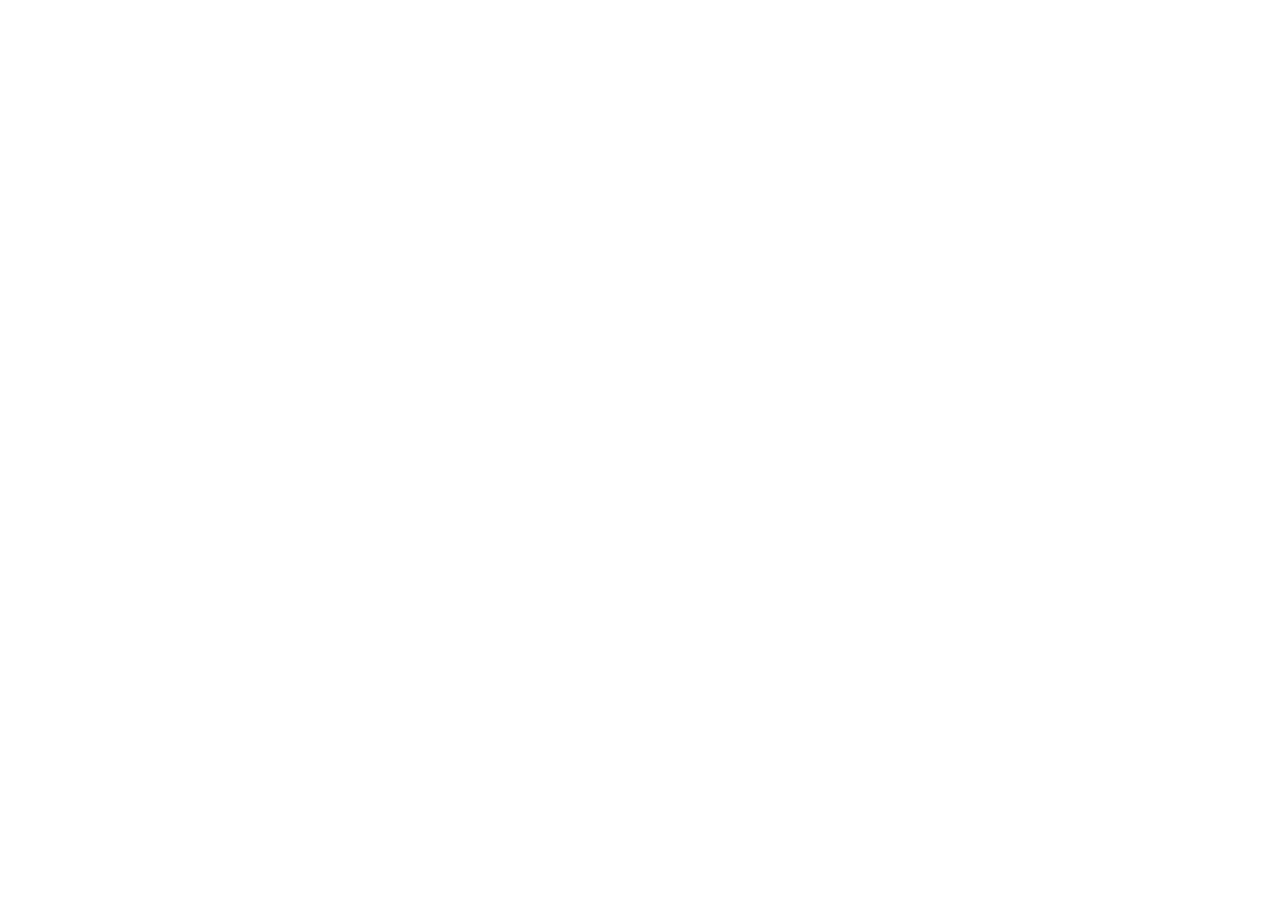
==== commit 33e37e0d: "New: bb hero analysis app v1" ====
--- a/index.html
+++ b/index.html
@@ -1,3313 +1,541 @@
-<!DOCTYPE html>
+<!doctype html>
 <html lang="en">
 <head>
-<meta charset="UTF-8" />
-<meta name="viewport" content="width=device-width, initial-scale=1.0" />
-<title>Vizit | The AI Conversion Intelligence Platform</title>
-<meta name="description" content="The AI platform that scores, predicts, and optimizes product images before a dollar of media is spent. Trusted by the world's leading brands." />
-<link rel="stylesheet" href="colors_and_type.css" />
-<template id="__bundler_thumbnail" data-bg-color="#f6f4ef">
-  <svg viewBox="0 0 1200 800" xmlns="http://www.w3.org/2000/svg">
-    <rect width="1200" height="800" fill="#f6f4ef"/>
-    <g transform="translate(600 400)" font-family="Georgia, serif" text-anchor="middle">
-      <text y="-20" font-size="180" font-weight="300" fill="#00213d" letter-spacing="8">Vizit</text>
-      <text y="60" font-size="36" font-style="italic" fill="#0174d9">AI Conversion Intelligence</text>
-    </g>
-    <circle cx="200" cy="160" r="80" fill="#0174d9" opacity="0.12"/>
-    <circle cx="1000" cy="640" r="120" fill="#0174d9" opacity="0.10"/>
-  </svg>
-</template>
+<meta charset="utf-8">
+<meta name="viewport" content="width=device-width, initial-scale=1">
+<title>Hero Scoring · Vizit</title>
+<link rel="stylesheet" href="colors_and_type.css">
 <style>
-  * { box-sizing: border-box; }
-  html, body { margin: 0; padding: 0; background: var(--bg); }
-  body { overflow-x: hidden; }
-  a { color: inherit; text-decoration: none; }
-  img { max-width: 100%; display: block; }
-
-  /* ───────── Layout ───────── */
-  .wrap { max-width: 1280px; margin: 0 auto; padding: 0 var(--space-7); }
-  @media (max-width: 720px) { .wrap { padding: 0 var(--space-5); } }
-
-  /* ───────── Nav ───────── */
-  .nav {
-    position: sticky; top: 0; z-index: 100;
-    background: rgba(255,255,255,0.86);
-    backdrop-filter: saturate(140%) blur(14px);
-    -webkit-backdrop-filter: saturate(140%) blur(14px);
+  :root {
+    /* semantic score colors — tuned to match the reference */
+    --score-high:     #6BBE2C;
+    --score-high-soft:#C5E89A;
+    --score-med:      #E8B225;
+    --score-med-soft: #F4DB87;
+    --score-low:      #E25A4D;
+    --score-low-soft: #F2A89E;
+    --track:          #ECECEC;
+  }
+
+  *, *::before, *::after { box-sizing: border-box; }
+  html, body { margin: 0; padding: 0; }
+  body { background: var(--bg); color: var(--text); }
+  button { font: inherit; color: inherit; }
+
+  /* ─── app chrome ─────────────────────────────────────── */
+  .app {
+    max-width: 1320px;
+    margin: 0 auto;
+    padding: var(--space-7) var(--space-7) var(--space-9);
+  }
+
+  .topbar {
+    display: flex;
+    align-items: center;
+    justify-content: space-between;
+    gap: var(--space-5);
+    padding-bottom: var(--space-5);
     border-bottom: 1px solid var(--border);
   }
-  .nav-inner {
+  .topbar .brand {
+    display: flex; align-items: center; gap: var(--space-3);
+  }
+  .topbar .brand img { height: 18px; display: block; }
+  .topbar .brand .divider {
+    width: 1px; height: 18px; background: var(--border);
+  }
+  .topbar .brand .crumb {
+    font-family: var(--font-mono);
+    font-size: var(--text-xs);
+    text-transform: uppercase;
+    letter-spacing: 0.1em;
+    color: var(--muted);
+  }
+  .topbar .actions { display: flex; gap: var(--space-2); align-items: center; }
+  .btn {
+    display: inline-flex; align-items: center; gap: 8px;
+    height: 36px; padding: 0 16px;
+    border-radius: var(--radius-full);
+    font-size: var(--text-sm); font-weight: 500;
+    cursor: pointer; transition: all var(--duration) var(--ease);
+    border: 1px solid transparent;
+  }
+  .btn-secondary { background: white; border-color: var(--border); color: var(--text); }
+  .btn-secondary:hover { border-color: var(--color-400); }
+  .btn-primary { background: var(--accent); color: white; }
+  .btn-primary:hover { background: var(--blue-500); }
+  .btn-ghost { background: transparent; color: var(--muted); }
+  .btn-ghost:hover { color: var(--text); background: var(--surface); }
+
+  /* ─── product header ─────────────────────────────────── */
+  .product-header {
+    margin: var(--space-5) 0 var(--space-4);
+    max-width: 980px;
+  }
+  .ph-eyebrow {
+    display: flex; align-items: center; gap: var(--space-3);
+    font-family: var(--font-mono); font-size: var(--text-xs);
+    text-transform: uppercase; letter-spacing: 0.1em;
+    color: var(--muted);
+    margin-bottom: var(--space-3);
+    flex-wrap: wrap;
+  }
+  .ph-eyebrow .cat { color: var(--text); }
+  .ph-eyebrow .dot {
+    width: 3px; height: 3px; background: var(--color-300);
+    border-radius: 50%; flex-shrink: 0;
+  }
+  .ph-title {
+    font-family: var(--font-display);
+    font-size: var(--text-lg);
+    line-height: 1.2;
+    letter-spacing: -0.015em;
+    font-weight: 400;
+    margin: 0;
+    text-wrap: pretty;
+    color: var(--text);
+  }
+
+  /* ─── filter/sort row ─────────────────────────────────── */
+  .filter-row {
     display: flex; align-items: center; justify-content: space-between;
-    height: 64px;
-  }
-  .nav-logo { height: 22px; width: auto; }
-  .nav-links { display: flex; gap: var(--space-6); font-size: var(--text-sm); color: var(--color-700); }
-  .nav-links a:hover { color: var(--accent); }
-  .nav-cta {
-    background: var(--blue-1000); color: white;
-    padding: 10px 18px; border-radius: var(--radius-full);
-    font-size: var(--text-sm); font-weight: 500;
-    transition: background var(--duration) var(--ease);
-  }
-  .nav-cta:hover { background: var(--blue-base); }
-  @media (max-width: 860px) { .nav-links { display: none; } }
-
-  /* ───────── Common ───────── */
-  .eyebrow {
+    gap: var(--space-4);
+    padding: var(--space-3) 0;
+    border-top: 1px solid var(--border);
+    border-bottom: 1px solid var(--border);
+    margin-bottom: var(--space-5);
+  }
+  .seg {
+    display: inline-flex;
+    border: 1px solid var(--border);
+    border-radius: var(--radius-full);
+    padding: 3px;
+    background: white;
+  }
+  .seg button {
+    border: none; background: transparent;
+    padding: 6px 14px;
+    font-family: var(--font-mono); font-size: var(--text-xs);
+    text-transform: uppercase; letter-spacing: 0.08em;
+    color: var(--muted);
+    border-radius: var(--radius-full);
+    cursor: pointer;
+    transition: all var(--duration) var(--ease);
+  }
+  .seg button.active { background: var(--text); color: white; }
+  .seg button:hover:not(.active) { color: var(--text); }
+
+  .sort {
+    display: inline-flex; align-items: center; gap: var(--space-3);
+    font-family: var(--font-mono); font-size: var(--text-xs);
+    text-transform: uppercase; letter-spacing: 0.08em;
+    color: var(--muted);
+  }
+  .sort select {
+    font: inherit; font-family: var(--font-mono);
+    text-transform: uppercase; letter-spacing: 0.08em;
+    color: var(--text); background: transparent;
+    border: none; cursor: pointer;
+    padding: 4px 0;
+  }
+
+  /* ─── product tabs (12 ASINs) ──────────────────────────── */
+  .product-tabs {
+    margin: var(--space-5) 0 0;
+    border-bottom: 1px solid var(--border);
+  }
+  .product-tabs-scroll {
+    display: flex;
+    overflow-x: auto;
+    scrollbar-width: thin;
+    gap: 0;
+  }
+  .product-tabs-scroll::-webkit-scrollbar { height: 4px; }
+  .product-tabs-scroll::-webkit-scrollbar-thumb { background: var(--color-300); border-radius: 2px; }
+  .ptab {
+    flex: 0 0 auto;
+    display: flex; align-items: center; gap: 10px;
+    padding: 14px 18px;
+    background: transparent; border: none;
+    border-bottom: 2px solid transparent;
+    cursor: pointer;
+    transition: all var(--duration) var(--ease);
+    min-width: 0;
+    position: relative;
+    margin-bottom: -1px; /* overlap container border for active state */
+  }
+  .ptab + .ptab { border-left: 1px solid var(--border); }
+  .ptab-asin {
+    font-family: var(--font-mono);
+    font-size: var(--text-xs);
+    font-weight: 500;
+    letter-spacing: 0.04em;
+    color: var(--text);
+    white-space: nowrap;
+  }
+  .ptab-name {
+    font-family: var(--font-sans);
+    font-size: var(--text-xs);
+    color: var(--muted);
+    white-space: nowrap;
+    max-width: 180px;
+    overflow: hidden;
+    text-overflow: ellipsis;
+  }
+  .ptab-count {
+    font-family: var(--font-mono);
+    font-size: 10px;
+    color: var(--muted);
+    background: var(--surface);
+    border: 1px solid var(--border);
+    border-radius: var(--radius-full);
+    padding: 1px 7px;
+    min-width: 22px;
+    text-align: center;
+  }
+  .ptab-count.empty {
+    color: var(--color-400);
+    background: transparent;
+  }
+  .ptab:hover:not(.active) { background: var(--surface); }
+  .ptab:hover:not(.active) .ptab-name { color: var(--text); }
+  .ptab.active {
+    border-bottom-color: var(--text);
+  }
+  .ptab.active .ptab-asin { color: var(--text); }
+  .ptab.active .ptab-name { color: var(--text); }
+  .ptab.active .ptab-count {
+    background: var(--text); color: white; border-color: var(--text);
+  }
+
+  /* ─── list ─────────────────────────────────────────────── */
+  .list { display: flex; flex-direction: column; gap: var(--space-3); }
+
+  .row {
+    display: grid;
+    grid-template-columns: 128px minmax(0, 1fr) 168px;
+    gap: var(--space-5);
+    align-items: stretch;
+    padding: var(--space-4) var(--space-5);
+    background: white;
+    border: 1px solid var(--border);
+    border-radius: var(--radius-lg);
+    transition: border-color var(--duration) var(--ease),
+                box-shadow var(--duration) var(--ease);
+    min-height: 0;
+  }
+  .row:hover { border-color: var(--color-300); box-shadow: var(--shadow-sm); }
+
+  /* image column — image fills the cell, no padding/border */
+  .row .img-cell {
+    display: flex;
+    align-self: stretch;
+    margin: calc(var(--space-4) * -1) 0 calc(var(--space-4) * -1) calc(var(--space-5) * -1);
+  }
+  .row .product-img {
+    width: 100%;
+    border-radius: 0;
+    background: var(--surface);
+    overflow: hidden;
+    position: relative;
+    display: flex; align-items: center; justify-content: center;
+    padding: 0;
+    border-top-left-radius: var(--radius-lg);
+    border-bottom-left-radius: var(--radius-lg);
+  }
+  .row .product-img > img {
+    width: 100%;
+    height: 100%;
+    display: block;
+    object-fit: cover;
+  }
+
+  /* center column — title + mini bars */
+  .row .body-cell {
+    display: flex; flex-direction: column; gap: 12px;
+    min-width: 0;
+  }
+  .row .title-line {
+    display: flex; align-items: baseline; justify-content: space-between;
+    gap: var(--space-4);
+  }
+  .row .filename {
+    font-family: var(--font-mono);
+    font-size: var(--text-sm);
+    font-weight: 500;
+    color: var(--text);
+    letter-spacing: -0.005em;
+    background: var(--surface);
+    border: 1px solid var(--border);
+    padding: 3px 8px;
+    border-radius: var(--radius-sm);
+  }
+  .row .title-note {
+    font-family: var(--font-sans);
+    font-size: var(--text-xs);
+    color: var(--muted);
+    font-weight: 400;
+    letter-spacing: -0.005em;
+    flex: 1;
+    text-align: right;
+    white-space: nowrap;
+    overflow: hidden;
+    text-overflow: ellipsis;
+  }
+
+  .it-badge {
+    display: inline-flex;
+    align-items: center;
+    font-family: var(--font-mono);
+    font-size: 9px;
+    text-transform: uppercase;
+    letter-spacing: 0.1em;
+    font-weight: 500;
+    padding: 3px 8px;
+    border-radius: var(--radius-full);
+    background: white;
+    border: 1px solid var(--border);
+    color: var(--text);
+    white-space: nowrap;
+    flex-shrink: 0;
+  }
+  .it-badge.live  { background: var(--text); color: white; border-color: var(--text); }
+  .it-badge.rec   { background: var(--accent); color: white; border-color: var(--accent); }
+  .it-badge.test  { background: white; color: var(--text); }
+  .it-badge.exp   { background: var(--surface); color: var(--muted); }
+
+  /* horizontal mini-bar grid for Mobile-Readiness */
+  .mr-grid {
+    display: grid;
+    grid-template-columns: repeat(5, minmax(0, 1fr));
+    gap: var(--space-4);
+  }
+  .mr-cell {
+    display: flex;
+    flex-direction: column;
+    gap: 6px;
+    min-width: 0;
+  }
+  .mr-cell-label {
+    font-family: var(--font-mono);
+    font-size: 10px;
+    text-transform: uppercase;
+    letter-spacing: 0.08em;
+    color: var(--muted);
+    white-space: nowrap;
+    overflow: hidden;
+    text-overflow: ellipsis;
+  }
+  .mr-cell-value {
+    font-family: var(--font-mono);
+    font-size: var(--text-xs);
+    font-weight: 500;
+    letter-spacing: -0.01em;
+    color: var(--text);
+  }
+  .mr-cell-value.high { color: #2E8A1F; }
+  .mr-cell-value.med  { color: #C88A0E; }
+  .mr-cell-value.low  { color: #C73B2E; }
+  .mr-cell.pending .mr-cell-value { color: var(--color-400); }
+
+  .bar-track {
+    position: relative;
+    height: 6px;
+    background: var(--track);
+    border-radius: var(--radius-full);
+    overflow: hidden;
+  }
+  .bar-fill {
+    position: absolute; inset: 0;
+    border-radius: var(--radius-full);
+    transform-origin: left center;
+    transition: width 600ms var(--ease);
+  }
+  .bar-fill.high {
+    background: linear-gradient(to right,
+      color-mix(in oklab, var(--score-high) 50%, white) 0%,
+      var(--score-high) 100%);
+  }
+  .bar-fill.med {
+    background: linear-gradient(to right,
+      color-mix(in oklab, var(--score-med) 55%, white) 0%,
+      var(--score-med) 100%);
+  }
+  .bar-fill.low {
+    background: linear-gradient(to right,
+      color-mix(in oklab, var(--score-low) 45%, white) 0%,
+      var(--score-low) 100%);
+  }
+  .bar-fill.pending {
+    background: repeating-linear-gradient(
+      135deg,
+      var(--color-200) 0 6px,
+      var(--color-100) 6px 12px);
+    width: 100%;
+    opacity: 0.6;
+  }
+
+  /* right column — Visual Score */
+  .scores-cell {
+    display: flex; flex-direction: column;
+    gap: var(--space-3);
+    align-items: flex-start;
+    border-left: 1px solid var(--border);
+    padding-left: var(--space-5);
+  }
+
+  .hero-score { display: flex; flex-direction: column; gap: 4px; }
+  .hero-score .hs-name {
+    font-family: var(--font-mono); font-size: 10px;
+    text-transform: uppercase; letter-spacing: 0.1em;
+    color: var(--muted);
+  }
+  .hero-score .hs-line {
+    display: flex; align-items: center; gap: var(--space-2);
+  }
+  .hs-number {
+    font-family: var(--font-display);
+    font-size: 2rem;
+    line-height: 1;
+    letter-spacing: -0.03em;
+    font-weight: 400;
+  }
+  .hs-number.pill-low  { color: var(--score-low); }
+  .hs-number.pill-mod  { color: #C88A0E; }
+  .hs-number.pill-high { color: #2E8A1F; }
+  .hs-pill {
+    display: inline-flex; align-items: center;
+    padding: 3px 8px;
+    border-radius: var(--radius-full);
+    font-family: var(--font-mono);
+    font-size: 9px;
+    text-transform: uppercase;
+    letter-spacing: 0.08em;
+    font-weight: 500;
+    border: 1px solid;
+  }
+  .hs-pill.pill-low {
+    background: color-mix(in oklab, var(--score-low) 14%, white);
+    border-color: color-mix(in oklab, var(--score-low) 35%, white);
+    color: #B23B2E;
+  }
+  .hs-pill.pill-mod {
+    background: color-mix(in oklab, var(--score-med) 18%, white);
+    border-color: color-mix(in oklab, var(--score-med) 45%, white);
+    color: #B8800A;
+  }
+  .hs-pill.pill-high {
+    background: color-mix(in oklab, var(--score-high) 14%, white);
+    border-color: color-mix(in oklab, var(--score-high) 38%, white);
+    color: #2E8A1F;
+  }
+  .hs-number.pill-pending { color: var(--color-400); }
+  .hs-pill.pill-pending {
+    background: var(--surface);
+    border-color: var(--border);
+    color: var(--muted);
+  }
+
+  .row-open {
+    display: inline-flex; align-items: center; gap: 6px;
+    font-family: var(--font-mono); font-size: 10px;
+    text-transform: uppercase; letter-spacing: 0.1em;
+    color: var(--muted);
+    cursor: pointer;
+    border: none; background: transparent;
+    padding: 0;
+  }
+  .row-open:hover { color: var(--accent); }
+  .row-open svg { transition: transform var(--duration) var(--ease); }
+  .row-open:hover svg { transform: translateX(2px); }
+
+  /* ─── empty state ──────────────────────────────────────── */
+  .empty-state {
+    display: flex;
+    flex-direction: column;
+    align-items: center;
+    text-align: center;
+    gap: 10px;
+    padding: var(--space-9) var(--space-6);
+    background: white;
+    border: 1px dashed var(--border);
+    border-radius: var(--radius-lg);
+  }
+  .empty-asin {
     font-family: var(--font-mono);
     font-size: var(--text-xs);
     text-transform: uppercase;
     letter-spacing: 0.12em;
     color: var(--muted);
-    display: inline-flex; align-items: center; gap: var(--space-2);
-  }
-  .eyebrow::before {
-    content: none;
-  }
-  .panel { padding: var(--space-10) 0; position: relative; }
-  .panel.compact { padding: var(--space-9) 0; }
-  .display {
+    padding: 4px 10px;
+    background: var(--surface);
+    border-radius: var(--radius-full);
+  }
+  .empty-title {
     font-family: var(--font-display);
-    font-weight: 600;
-    line-height: 0.94;
-    letter-spacing: -0.045em;
-    font-size: clamp(2.75rem, 6.4vw, 6rem);
-    margin: 0;
-    text-wrap: balance;
-  }
-  .display em { font-style: italic; font-weight: 500; color: var(--accent); }
-  .headline {
-    font-family: var(--font-display);
-    font-weight: 600; line-height: 0.98;
-    letter-spacing: -0.04em;
-    font-size: clamp(2.25rem, 4.6vw, 4.25rem);
-    margin: 0;
-    text-wrap: balance;
-  }
-  .headline em { font-style: italic; font-weight: 500; color: var(--accent); }
-  .subhead {
-    font-family: var(--font-display);
-    font-size: clamp(1.125rem, 1.4vw, 1.375rem);
-    line-height: 1.45;
-    color: var(--color-700);
-    font-weight: 400;
-    letter-spacing: -0.01em;
-    max-width: 60ch;
-  }
-  .rule { height: 1px; background: var(--border); border: none; margin: 0; }
-
-  .btn {
-    --mx: 50%; --my: 50%;
-    position: relative; isolation: isolate;
-    display: inline-flex; align-items: center; gap: 10px;
-    padding: 14px 26px; border-radius: var(--radius-full);
-    font-family: var(--font-sans); font-size: var(--text-base);
-    font-weight: 500; letter-spacing: -0.01em;
-    border: 1px solid transparent;
-    transition: transform 380ms cubic-bezier(0.2, 0, 0, 1),
-                background 380ms var(--ease),
-                color 380ms var(--ease),
-                box-shadow 380ms var(--ease),
-                border-color 380ms var(--ease);
-    cursor: pointer; overflow: hidden;
-  }
-  .btn::before {
-    content: "";
-    position: absolute; inset: 0;
-    background: radial-gradient(180px circle at var(--mx) var(--my),
-      rgba(255, 255, 220, 0.85) 0%,
-      rgba(255, 196, 60, 0.7) 10%,
-      rgba(255, 110, 30, 0.55) 22%,
-      rgba(225, 40, 80, 0.4) 36%,
-      rgba(120, 30, 180, 0.25) 52%,
-      rgba(20, 90, 220, 0) 70%);
-    opacity: 0; transition: opacity 320ms var(--ease);
-    pointer-events: none; z-index: -1;
-    mix-blend-mode: screen;
-  }
-  .btn:hover::before { opacity: 1; }
-  .btn::after {
-    content: ""; position: absolute; inset: 0;
-    border-radius: inherit;
-    box-shadow: 0 0 0 0 rgba(1, 116, 217, 0);
-    transition: box-shadow 380ms var(--ease);
-    pointer-events: none;
-  }
-  .btn:hover { transform: translateY(-2px); }
-  .btn:hover::after { box-shadow: 0 18px 40px -16px rgba(1, 116, 217, 0.55); }
-  .btn:active { transform: translateY(0); }
-
-  .btn-primary { background: var(--blue-1000); color: white; }
-  .btn-primary:hover { background: var(--blue-base); }
-  .btn-primary::before {
-    background: radial-gradient(190px circle at var(--mx) var(--my),
-      rgba(255, 255, 230, 0.95) 0%,
-      rgba(255, 220, 100, 0.85) 8%,
-      rgba(255, 150, 40, 0.7) 18%,
-      rgba(240, 60, 90, 0.55) 32%,
-      rgba(160, 40, 200, 0.35) 48%,
-      rgba(40, 110, 240, 0.18) 62%,
-      rgba(20, 90, 220, 0) 78%);
-    mix-blend-mode: screen;
-    filter: blur(2px);
-  }
-
-  .btn-ghost { background: transparent; color: var(--blue-1000); border-color: var(--color-300); }
-  .btn-ghost:hover { border-color: var(--blue-base); background: var(--color-50); color: var(--blue-base); }
-  .btn-ghost::before {
-    background: radial-gradient(170px circle at var(--mx) var(--my),
-      rgba(255, 220, 80, 0.55) 0%,
-      rgba(255, 140, 50, 0.45) 14%,
-      rgba(230, 60, 110, 0.32) 30%,
-      rgba(110, 40, 200, 0.22) 48%,
-      rgba(20, 100, 230, 0.12) 64%,
-      rgba(20, 100, 230, 0) 80%);
-    mix-blend-mode: multiply;
-    filter: blur(2px);
-  }
-
-  .btn .arrow {
-    transition: transform 360ms cubic-bezier(0.2, 0, 0, 1);
-    display: inline-block;
-  }
-  .btn:hover .arrow { transform: translateX(5px); }
-
-  /* ───────── Panel 1: Hero ───────── */
-  .hero { padding: var(--space-9) 0 var(--space-10); position: relative; overflow: hidden; }
-  .hero::before {
-    content: ""; position: absolute; inset: 0;
-    background:
-      radial-gradient(70% 60% at 85% 5%, rgba(1,116,217,0.10), transparent 55%),
-      radial-gradient(55% 50% at 5% 95%, rgba(52,160,254,0.07), transparent 60%),
-      linear-gradient(180deg, rgba(230,243,255,0.55), transparent 45%);
-    pointer-events: none;
-  }
-  .hero::after {
-    content: ""; position: absolute; inset: 0;
-    background-image:
-      radial-gradient(circle at 1px 1px, rgba(1,116,217,0.08) 1px, transparent 1.4px);
-    background-size: 22px 22px;
-    mask-image: radial-gradient(60% 60% at 80% 20%, black, transparent 70%);
-    -webkit-mask-image: radial-gradient(60% 60% at 80% 20%, black, transparent 70%);
-    opacity: 0.7;
-    pointer-events: none;
-  }
-  .hero-meta {
-    display: flex; justify-content: space-between; align-items: baseline;
-    margin-bottom: var(--space-7);
+    font-size: var(--text-lg);
+    line-height: 1.2;
+    letter-spacing: -0.015em;
+    color: var(--text);
+    margin-top: 4px;
+  }
+  .empty-copy {
+    font-size: var(--text-sm);
+    color: var(--muted);
+    max-width: 380px;
+    line-height: 1.5;
+  }
+  .empty-actions {
+    display: flex; gap: var(--space-2);
+    margin-top: var(--space-3);
+  }
+
+  /* footer */
+  .foot {
+    margin-top: var(--space-7);
+    display: flex; justify-content: space-between;
     font-family: var(--font-mono); font-size: var(--text-xs);
-    text-transform: uppercase; letter-spacing: 0.12em; color: var(--muted);
-    padding-bottom: var(--space-3);
-    border-bottom: 1px solid var(--border);
-  }
-  .hero-meta-l { display: flex; gap: var(--space-5); }
-  .hero h1 { max-width: 18ch; }
-  .hero h1 .rotator-wrap {
-    display: inline-block; vertical-align: baseline; min-width: 1ch;
-  }
-  .rotator-row {
-    margin-top: var(--space-5);
-    display: inline-flex; align-items: center; gap: var(--space-4);
-    padding: 8px 8px 8px 16px;
-    background: white;
-    border: 1px solid var(--border);
-    border-radius: var(--radius-full);
-    box-shadow: var(--shadow-sm);
-  }
-  .rotator-label {
-    font-family: var(--font-mono); font-size: var(--text-xs);
-    text-transform: uppercase; letter-spacing: 0.12em;
-    color: var(--muted);
-  }
-  .rotator-chip {
-    background: var(--blue-0);
-    border: 1px solid var(--blue-100);
-    color: var(--blue-600);
-    font-family: var(--font-display);
-    font-style: italic;
-    font-size: 1rem;
-    line-height: 1;
-    padding: 8px 16px;
-    border-radius: var(--radius-full);
-    display: inline-block;
-    min-width: 13ch;
-    text-align: center;
-    transition: opacity 360ms var(--ease), transform 360ms var(--ease);
-  }
-  .hero-sub {
-    margin-top: var(--space-6);
-    max-width: 68ch;
-  }
-  .hero-cta { margin-top: var(--space-7); display: flex; gap: var(--space-4); flex-wrap: wrap; align-items: center; }
-  .hero-cta .score-note {
-    font-family: var(--font-mono); font-size: var(--text-xs);
-    text-transform: uppercase; letter-spacing: 0.1em; color: var(--muted);
-  }
-  .hero-copy { min-width: 0; }
-  .hero-copy h1 { max-width: 16ch; }
-  .hero-grid {
-    display: grid;
-    grid-template-columns: 1fr 1fr;
-    align-items: stretch;
-    gap: var(--space-8);
-  }
-  @media (max-width: 900px) { .hero-grid { grid-template-columns: 1fr; } }
-  .hero-card {
-    border: 1px solid var(--border);
-    border-radius: var(--radius-lg);
-    padding: var(--space-5);
-    background: linear-gradient(180deg, white, #fafcff);
-    position: relative;
-    overflow: hidden;
-    height: 100%;
-    display: flex; flex-direction: column;
-    transform: perspective(1400px) rotateX(var(--rx, 0deg)) rotateY(var(--ry, 0deg)) translateZ(0);
-    transition: transform 600ms cubic-bezier(0.2, 0, 0, 1), box-shadow 600ms var(--ease);
-    box-shadow: 0 30px 60px -32px rgba(1, 60, 112, 0.18), 0 1px 0 rgba(255,255,255,0.6) inset;
-    will-change: transform;
-  }
-  .hero-card::after {
-    content: ""; position: absolute; inset: 0;
-    background: radial-gradient(280px circle at var(--gx, 50%) var(--gy, 0%),
-      rgba(128, 195, 254, 0.25), transparent 60%);
-    pointer-events: none;
-    opacity: 0; transition: opacity 500ms var(--ease);
-  }
-  .hero-card:hover::after { opacity: 1; }
-  .score-card-header {
-    display: flex; justify-content: space-between; align-items: center;
-    margin-bottom: var(--space-5);
-  }
-  .score-card-meta { font-family: var(--font-mono); font-size: var(--text-xs); text-transform: uppercase; letter-spacing: 0.1em; color: var(--muted); }
-  .score-product {
-    display: flex; gap: var(--space-5); align-items: stretch;
-    flex: 1 1 auto;
-  }
-  .score-thumb {
-    width: 96px; height: 96px;
-    background: linear-gradient(135deg, var(--blue-0), white);
-    border: 1px solid var(--border);
-    border-radius: var(--radius-md);
-    flex-shrink: 0; position: relative;
-    display: flex; align-items: center; justify-content: center;
-  }
-  .score-thumb svg { width: 60%; height: 60%; }
-  .score-info {
-    flex: 1 1 auto;
-    min-width: 0;
-    display: flex; flex-direction: column;
-    justify-content: center;
-  }
-  .score-info h4 { font-family: var(--font-display); font-size: 1.125rem; margin: 0 0 4px; font-weight: 500; line-height: 1.2; }
-  .score-info p { margin: 0; font-size: var(--text-sm); color: var(--muted); }
-  .score-readout {
-    display: flex; align-items: center; gap: var(--space-4);
-    margin-top: var(--space-3);
-  }
-  .score-readout .num {
-    font-family: var(--font-display);
-    font-size: 3rem;
-    font-weight: 500;
-    line-height: 1;
-    letter-spacing: -0.04em;
-    color: var(--color-700);
-    flex-shrink: 0;
-    min-width: 2.2ch;
-    text-align: left;
-    font-variant-numeric: tabular-nums;
-  }
-  .score-readout .num em { font-style: normal; color: var(--color-900); }
-  .score-readout .delta {
-    font-family: var(--font-mono); font-size: var(--text-xs);
-    color: #1f9d55; letter-spacing: 0.06em;
-  }
-  .conv-tag {
-    display: inline-flex; align-items: center; gap: 6px;
-    padding: 5px 12px;
-    border-radius: 999px;
-    font-family: var(--font-mono);
-    font-size: var(--text-xs);
-    text-transform: uppercase;
-    letter-spacing: 0.1em;
-    background: var(--color-100);
-    color: var(--muted);
-    border: 1px solid var(--border);
-    margin-bottom: var(--space-3);
-    transition: background 320ms var(--ease), color 320ms var(--ease), border-color 320ms var(--ease);
-  }
-  .conv-tag::before {
-    content: ""; width: 6px; height: 6px; border-radius: 50%;
-    background: currentColor; opacity: 0.85;
-  }
-  .conv-tag.great { background: #e7f7ec; color: #1f8a5b; border-color: #b8e3c8; }
-  .conv-tag.warn  { background: #fdf3df; color: #a66c14; border-color: #f0d692; }
-  .conv-tag.bad   { background: #fce5e5; color: #b3331f; border-color: #f0bdbd; }
-  .score-bar {
-    flex: 1 1 auto;
-    min-width: 0;
-    height: 14px;
-    background: var(--color-100);
-    border-radius: 999px;
-    overflow: hidden; position: relative;
-  }
-  .score-bar-fill {
-    height: 100%;
-    background: linear-gradient(90deg, #c6ecd1, #4cc987 75%, #2eb573);
-    border-radius: 999px;
-    width: 0%;
-    transition: width 900ms cubic-bezier(0.2, 0, 0, 1), background 600ms var(--ease);
-  }
-
-  /* ── Drag-and-drop hero score builder ── */
-  .hero-card.is-dragging-over { transform: none !important; }
-  .hero-card[data-tier="great"] { box-shadow: 0 30px 60px -28px rgba(31, 157, 85, 0.30), 0 1px 0 rgba(255,255,255,0.6) inset; }
-  .hero-card[data-tier="warn"]  { box-shadow: 0 30px 60px -28px rgba(217, 119, 6, 0.30), 0 1px 0 rgba(255,255,255,0.6) inset; }
-  .hero-card[data-tier="bad"]   { box-shadow: 0 30px 60px -28px rgba(190, 18, 60, 0.30), 0 1px 0 rgba(255,255,255,0.6) inset; }
-
-  .drop-slot {
-    width: 240px;
-    flex-shrink: 0;
-    aspect-ratio: 1 / 1;
-    border-radius: var(--radius-md);
-    border: 1.5px dashed var(--blue-200);
-    background: linear-gradient(135deg, var(--blue-0), white);
-    flex-shrink: 0; position: relative;
-    display: flex; align-items: center; justify-content: center;
-    overflow: hidden;
-    transition: border-color 240ms var(--ease), background 240ms var(--ease), transform 320ms var(--ease);
-  }
-  .drop-slot.is-over {
-    border-color: var(--accent);
-    background: linear-gradient(135deg, #d6ecff, white);
-    transform: scale(1.03);
-  }
-  .drop-slot.has-image { border-style: solid; border-color: var(--border); background: white; }
-  .drop-slot svg, .drop-slot img { width: 100%; height: 100%; display: block; object-fit: contain; }
-  .drop-slot .hint {
-    position: absolute; inset: 0;
-    display: flex; align-items: center; justify-content: center;
-    text-align: center; padding: 8px;
-    font-family: var(--font-mono); font-size: 9px;
-    text-transform: uppercase; letter-spacing: 0.12em;
-    color: var(--blue-600); opacity: 0.85;
-    pointer-events: none;
-    transition: opacity 240ms var(--ease);
-  }
-  .drop-slot.has-image .hint { opacity: 0; }
-
-  .score-readout .delta.warn { color: #b45309; }
-  .score-readout .delta.bad  { color: #be123c; }
-
-  .candidates {
-    margin-top: var(--space-5);
-    padding-top: var(--space-4);
-    border-top: 1px dashed var(--border);
-  }
-  .candidates-cap {
-    display: flex; justify-content: space-between; align-items: center;
-    font-family: var(--font-mono); font-size: 10px;
-    text-transform: uppercase; letter-spacing: 0.12em;
-    color: var(--muted);
-    margin-bottom: var(--space-3);
-  }
-  .candidates-cap .arrow-hint { color: var(--accent); }
-  .cand-row {
-    display: grid; grid-template-columns: repeat(4, 1fr);
-    gap: var(--space-2);
-  }
-  .cand {
-    border-radius: var(--radius-sm);
-    border: 1px solid var(--border);
-    background: white;
-    position: relative; overflow: hidden;
-    cursor: grab;
-    display: flex; flex-direction: column;
-    transition: transform 280ms var(--ease), border-color 240ms var(--ease), box-shadow 280ms var(--ease);
-  }
-  .cand:active { cursor: grabbing; }
-  .cand:hover { transform: translateY(-3px) scale(1.04); border-color: var(--blue-300); box-shadow: 0 8px 16px -8px rgba(1, 60, 112, 0.25); z-index: 2; }
-  .cand.is-active { border-color: var(--accent); box-shadow: 0 0 0 2px var(--blue-100); }
-  .cand-img {
-    aspect-ratio: 1 / 1;
-    position: relative;
-    overflow: hidden;
-    background: white;
-  }
-  .cand svg, .cand img { width: 100%; height: 100%; display: block; pointer-events: none; }
-  .cand img { object-fit: contain; padding: 4px; background: linear-gradient(180deg, #f7fbff, white); }
-  .cand-score {
-    display: flex; align-items: center; gap: 6px;
-    padding: 6px 8px 8px;
-    border-top: 1px solid var(--border);
-    background: white;
-    pointer-events: none;
-  }
-  .cand-num {
-    font-family: var(--font-display);
-    font-size: 14px;
-    font-weight: 500;
-    line-height: 1;
-    letter-spacing: -0.02em;
-    color: var(--color-900);
-    flex-shrink: 0;
-    min-width: 2.2ch;
-    font-variant-numeric: tabular-nums;
-  }
-  .cand-bar {
-    flex: 1 1 auto;
-    min-width: 0;
-    height: 6px;
-    background: var(--color-100);
-    border-radius: 999px;
-    overflow: hidden;
-  }
-  .cand-bar-fill {
-    display: block;
-    height: 100%;
-    border-radius: 999px;
-    transition: width 600ms cubic-bezier(0.2, 0, 0, 1);
-  }
-  .cand[data-tier="great"] .cand-bar-fill { background: linear-gradient(90deg, #c6ecd1, #2eb573); }
-  .cand[data-tier="warn"]  .cand-bar-fill { background: linear-gradient(90deg, #fde4a0, #e0a02a); }
-  .cand[data-tier="bad"]   .cand-bar-fill { background: linear-gradient(90deg, #f6c5c5, #d04040); }
-  .cand[data-tier="great"] .cand-num { color: #1f8a5b; }
-  .cand[data-tier="warn"]  .cand-num { color: #b45309; }
-  .cand[data-tier="bad"]   .cand-num { color: #b3331f; }
-
-  /* Idle prompt — pulses the best candidate + drop slot, draws a ghost path */
-  @keyframes candPulse {
-    0%, 100% { box-shadow: 0 0 0 0 rgba(1, 116, 217, 0); transform: translateY(0); }
-    40%      { box-shadow: 0 0 0 6px rgba(1, 116, 217, 0.18); transform: translateY(-4px); }
-    70%      { box-shadow: 0 0 0 0 rgba(1, 116, 217, 0); transform: translateY(0); }
-  }
-  .hero-card.idle .cand[data-id="c1"] {
-    animation: candPulse 2.6s cubic-bezier(0.2,0,0,1) infinite;
-    border-color: var(--blue-300);
-  }
-  @keyframes slotPulse {
-    0%, 100% { box-shadow: inset 0 0 0 0 rgba(1, 116, 217, 0); }
-    50%      { box-shadow: inset 0 0 0 3px rgba(1, 116, 217, 0.20); }
-  }
-  .hero-card.idle .drop-slot { animation: slotPulse 2.6s var(--ease) infinite; }
-  .hero-card.idle .drop-slot::after {
-    content: "↑ drop here";
-    position: absolute; left: 50%; bottom: 6px; transform: translateX(-50%);
-    font-family: var(--font-mono); font-size: 9px;
-    text-transform: uppercase; letter-spacing: 0.14em;
-    color: var(--blue-600); opacity: 0.9;
-    pointer-events: none;
-  }
-  /* Ghost cursor that drifts from c1 → slot */
-  .drag-ghost {
-    position: absolute; pointer-events: none; z-index: 5;
-    width: 28px; height: 28px;
-    opacity: 0; transition: opacity 360ms var(--ease);
-    filter: drop-shadow(0 4px 6px rgba(0, 33, 61, 0.35));
-  }
-  .drag-ghost svg { width: 100%; height: 100%; display: block; }
-  .hero-card.idle .drag-ghost {
-    opacity: 0.9;
-    animation: ghostFly 3.2s cubic-bezier(0.65, 0, 0.35, 1) infinite;
-  }
-  @keyframes ghostFly {
-    0%   { left: var(--gx0,0px); top: var(--gy0,0px); transform: scale(1); opacity: 0; }
-    8%   { opacity: 0.95; transform: scale(1.05); }
-    55%  { left: var(--gx1,0px); top: var(--gy1,0px); transform: scale(0.95); opacity: 0.95; }
-    72%  { left: var(--gx1,0px); top: var(--gy1,0px); transform: scale(1.18); opacity: 1; }
-    85%  { opacity: 0; }
-    100% { left: var(--gx0,0px); top: var(--gy0,0px); opacity: 0; }
-  }
-
-  /* Amazon PDP mode — replaces the score-product view when score 92 is dropped */
-  /* Amazon PDP mode — replaces the dropped image in the hero-left column */
-  .hero-left {
-    width: 240px;
-    flex-shrink: 0;
-    position: relative;
-    align-self: stretch;
-    display: flex;
-  }
-  .hero-left > .drop-slot,
-  .hero-left > .pdp-loading,
-  .hero-left > .pdp-view {
-    width: 100%;
-  }
-  .pdp-view {
-    display: none;
-    flex-direction: column;
-    gap: 8px;
-    flex: 1 1 auto;
-    min-height: 240px;
-  }
-  .hero-card[data-mode="loading"] .drop-slot,
-  .hero-card[data-mode="pdp"]     .drop-slot { display: none; }
-  .hero-card[data-mode="loading"] .pdp-loading { display: flex; }
-  .hero-card[data-mode="pdp"] .pdp-view { display: flex; animation: pdpIn 480ms cubic-bezier(0.2,0,0,1) both; }
-  @keyframes pdpIn { from { opacity: 0; transform: translateY(8px); } to { opacity: 1; transform: none; } }
-
-  /* Loading state */
-  .pdp-loading {
-    display: none;
-    flex-direction: column; align-items: center; justify-content: center;
-    gap: 14px;
-    min-height: 240px;
-    flex: 1 1 auto;
-    padding: var(--space-5) var(--space-4);
-    background: linear-gradient(135deg, #f6faff, white);
-    border: 1px solid var(--color-200);
-    border-radius: var(--radius-md);
-    text-align: center;
-    position: relative;
-  }
-  .pdp-loading .spinner {
-    width: 28px; height: 28px; border-radius: 999px;
-    border: 2.5px solid var(--blue-100); border-top-color: var(--accent);
-    animation: spin 0.9s linear infinite;
-  }
-  @keyframes spin { to { transform: rotate(360deg); } }
-  .pdp-loading .l-status {
-    font-family: var(--font-mono); font-size: 11px;
-    text-transform: uppercase; letter-spacing: 0.14em;
-    color: var(--blue-600);
-  }
-  .pdp-loading .l-msg {
-    font-family: var(--font-display);
-    font-size: 1rem; line-height: 1.3;
-    color: var(--text); max-width: 30ch;
-    font-weight: 500;
-  }
-  .pdp-loading .l-msg em { font-style: italic; color: var(--accent); }
-  .pdp-loading .l-steps {
-    display: flex; gap: 8px; font-family: var(--font-mono); font-size: 9px;
-    color: var(--muted); letter-spacing: 0.1em; text-transform: uppercase;
-  }
-  .pdp-loading .l-steps span {
-    padding: 2px 6px; border-radius: 3px; background: white;
-    border: 1px solid var(--color-200);
-    transition: all 240ms var(--ease);
-  }
-  .pdp-loading .l-steps span.done {
-    background: var(--blue-0); border-color: var(--blue-100); color: var(--blue-600);
-  }
-  .pdp-loading .l-steps span.done::before {
-    content: "✓ "; color: #1f9d55;
-  }
-
-  .pdp-img {
-    width: 100%; aspect-ratio: 1 / 1; border-radius: 6px;
-    background: linear-gradient(135deg, #f0f6fc, white);
-    border: 1px solid var(--color-200);
-    overflow: hidden;
-  }
-  .pdp-img svg, .pdp-img img { width: 100%; height: 100%; object-fit: contain; padding: 4px; }
-  .pdp-info { min-width: 0; display: flex; flex-direction: column; gap: 4px; }
-  .pdp-brand {
-    font-family: var(--font-mono); font-size: 10px;
-    color: #565959; text-transform: uppercase; letter-spacing: 0.08em;
-  }
-  .pdp-title {
-    font-family: 'Amazon Ember', 'Helvetica Neue', Arial, sans-serif;
-    font-size: 13px; line-height: 1.25; color: #007185;
-    margin: 2px 0 4px; font-weight: 500;
-    text-wrap: balance;
-  }
-  .pdp-rating {
-    font-family: 'Amazon Ember', Arial, sans-serif; font-size: 11px;
-    color: #565959; display: flex; align-items: center; gap: 6px;
-    margin-bottom: 4px;
-  }
-  .pdp-stars { color: #c7791f; letter-spacing: 0; }
-  .pdp-price {
-    font-family: 'Amazon Ember', Arial, sans-serif;
-    color: #0F1111; font-size: 18px; font-weight: 500;
-    margin-bottom: 8px;
-  }
-  .pdp-price .cur { font-size: 11px; vertical-align: top; margin-right: 1px; }
-  .pdp-prime {
-    font-family: Arial, sans-serif; font-size: 10px;
-    color: #007600; margin-bottom: 8px;
-  }
-  .add-cart {
-    position: relative; isolation: isolate;
-    display: inline-flex; align-items: center; justify-content: center;
-    width: 100%; padding: 7px 12px;
-    background: linear-gradient(180deg, #f7dfa5, #f0c14b);
-    border: 1px solid #a88734; border-bottom-color: #846a29;
-    color: #111; font-family: 'Amazon Ember', Arial, sans-serif;
-    font-size: 12px; font-weight: 500;
-    border-radius: 12px;
-    box-shadow: 0 1px 0 rgba(255,255,255,0.4) inset;
-    cursor: pointer;
-    transition: transform 80ms ease;
-  }
-  .add-cart.clicking {
-    transform: scale(0.96);
-    background: linear-gradient(180deg, #f0c14b, #e3a72b);
-  }
-  .add-cart::after {
-    content: ""; position: absolute; inset: 0; border-radius: inherit;
-    box-shadow: 0 0 0 0 rgba(240, 193, 75, 0);
-    pointer-events: none;
-    transition: box-shadow 400ms var(--ease);
-  }
-  .add-cart.clicking::after { box-shadow: 0 0 0 8px rgba(240, 193, 75, 0); }
-  .click-ripple {
-    position: absolute; width: 8px; height: 8px; border-radius: 999px;
-    background: rgba(255,255,255,0.7);
-    pointer-events: none; transform: translate(-50%, -50%);
-    animation: rippleOut 700ms ease-out forwards;
-  }
-  @keyframes rippleOut {
-    from { opacity: 0.8; transform: translate(-50%, -50%) scale(1); }
-    to   { opacity: 0; transform: translate(-50%, -50%) scale(14); }
-  }
-  .cart-toast {
-    position: absolute; left: 50%; top: -6px;
-    transform: translate(-50%, -100%) scale(0.96);
-    font-family: 'Amazon Ember', Arial, sans-serif; font-size: 10px;
-    color: white; background: #067D62;
-    padding: 4px 8px; border-radius: 4px;
-    opacity: 0; pointer-events: none;
-    transition: opacity 240ms var(--ease), transform 240ms var(--ease);
-    white-space: nowrap;
-  }
-  .cart-toast.in {
-    opacity: 1; transform: translate(-50%, -100%) scale(1);
-  }
-  .cart-row {
-    display: flex; gap: 8px; align-items: center;
-    margin-top: 6px;
-  }
-  .cart-count {
-    font-family: var(--font-mono); font-size: 10px;
-    color: var(--muted); text-transform: uppercase; letter-spacing: 0.1em;
-  }
-  .cart-count strong {
-    color: var(--accent); font-family: var(--font-display);
-    font-style: italic; font-size: 16px; font-weight: 500;
-    margin-right: 4px;
-  }
-  .pdp-readout {
-    margin-top: 10px;
-    display: flex; align-items: baseline; gap: 10px;
-    border-top: 1px dashed var(--color-200); padding-top: 8px;
-  }
-  .pdp-readout .pill {
-    font-family: var(--font-mono); font-size: 9px;
-    background: #e6f3ff; color: var(--blue-600);
-    padding: 3px 6px; border-radius: 4px;
     text-transform: uppercase; letter-spacing: 0.1em;
-  }
-  .pdp-readout .vscore {
-    font-family: var(--font-display); font-style: italic;
-    color: var(--accent); font-size: 18px; font-weight: 500;
-    line-height: 1;
-  }
-  .pdp-readout .vlabel {
-    font-family: var(--font-mono); font-size: 9px;
-    color: var(--muted); text-transform: uppercase; letter-spacing: 0.1em;
-  }
-  .score-bar-marks {
-    margin-top: var(--space-2);
-    display: flex; justify-content: space-between;
-    font-family: var(--font-mono); font-size: 10px;
-    color: var(--muted); letter-spacing: 0.08em;
-  }
-
-  /* Logo ribbon */
-  .ribbon {
-    border-top: 1px solid var(--border);
-    border-bottom: 1px solid var(--border);
-    padding: var(--space-5) 0;
-    background: var(--color-50);
-  }
-  .ribbon-caption {
-    text-align: center;
-    font-family: var(--font-mono);
-    font-size: var(--text-xs);
-    text-transform: uppercase;
-    letter-spacing: 0.12em;
-    color: var(--muted);
-    margin-bottom: var(--space-4);
-  }
-  .ribbon-logos {
-    display: grid;
-    grid-template-columns: repeat(8, 1fr);
-    gap: var(--space-5);
-    align-items: center;
-  }
-  @media (max-width: 980px) { .ribbon-logos { grid-template-columns: repeat(4, 1fr); row-gap: var(--space-4); } }
-  .ribbon-logos .lg {
-    font-family: var(--font-display);
-    font-weight: 500;
-    font-size: 1.125rem;
-    text-align: center;
-    color: var(--color-500);
-    letter-spacing: -0.01em;
-    opacity: 0.7;
-    transition: opacity var(--duration) var(--ease), color var(--duration) var(--ease);
-  }
-  .ribbon-logos .lg:hover { opacity: 1; color: var(--color-900); }
-  .ribbon-logos .lg .it { font-style: italic; }
-  .ribbon-logos .lg.caps { font-family: var(--font-sans); font-weight: 700; letter-spacing: 0.06em; text-transform: uppercase; font-size: 0.875rem; }
-
-  /* ───────── Panel 2: Cost ticker ───────── */
-  .cost {
-    background: var(--blue-1000); color: white; padding: var(--space-10) 0;
-    position: relative; overflow: hidden;
-  }
-  .cost::before {
-    content: ""; position: absolute; inset: 0;
-    background:
-      radial-gradient(50% 60% at 100% 0%, rgba(1,116,217,0.35), transparent 60%),
-      radial-gradient(40% 40% at 0% 100%, rgba(52,160,254,0.12), transparent 60%);
-    pointer-events: none;
-  }
-  .cost .eyebrow { color: var(--blue-200); }
-  .cost-head { max-width: 22ch; margin-bottom: var(--space-8); }
-  .cost-head .headline em { color: var(--blue-300); }
-  .cost-ticker { display: flex; align-items: baseline; gap: var(--space-6); flex-wrap: wrap; }
-  .cost-num {
-    font-family: var(--font-display); font-weight: 300;
-    font-size: clamp(4rem, 12vw, 11rem);
-    line-height: 0.9; letter-spacing: -0.05em;
-    color: white;
-    font-variant-numeric: tabular-nums;
-    display: flex; align-items: baseline;
-  }
-  .cost-num .dollar { font-size: 0.55em; color: var(--blue-200); margin-right: 0.05em; transform: translateY(-0.55em); display: inline-block; }
-  .cost-num .unit { font-size: 0.18em; color: var(--blue-200); margin-left: 0.4em; font-family: var(--font-mono); letter-spacing: 0.1em; text-transform: uppercase; align-self: center; transform: translateY(-1.4em); }
-  .cost-byline { max-width: 36ch; }
-  .cost-byline .label { display: block; font-family: var(--font-mono); font-size: var(--text-xs); text-transform: uppercase; letter-spacing: 0.12em; color: var(--blue-200); margin-bottom: var(--space-2); }
-  .cost-byline .desc { font-family: var(--font-display); font-size: 1.5rem; line-height: 1.2; color: white; }
-  .cost-foot {
-    margin-top: var(--space-8);
-    border-top: 1px solid rgba(255,255,255,0.12);
-    padding-top: var(--space-4);
-    display: flex; justify-content: space-between; gap: var(--space-5); flex-wrap: wrap;
-    font-family: var(--font-mono); font-size: var(--text-xs);
-    color: rgba(255,255,255,0.55); letter-spacing: 0.04em;
-  }
-  .cost-foot .pulse { display: inline-flex; align-items: center; gap: 8px; color: var(--blue-200); }
-  .pulse-dot { width: 8px; height: 8px; border-radius: 50%; background: #34a0fe; box-shadow: 0 0 0 0 rgba(52,160,254,0.7); animation: pulse 1.4s infinite; }
-  @keyframes pulse {
-    0% { box-shadow: 0 0 0 0 rgba(52,160,254,0.7); }
-    70% { box-shadow: 0 0 0 12px rgba(52,160,254,0); }
-    100% { box-shadow: 0 0 0 0 rgba(52,160,254,0); }
-  }
-
-  /* ───────── Panel 3: First Impression Layer ───────── */
-  .stack-head { max-width: 28ch; }
-  .stack {
-    margin-top: var(--space-8);
-    display: grid;
-    grid-template-columns: 1fr;
-    gap: var(--space-2);
-    border: 1px solid var(--border);
-    border-radius: var(--radius-lg);
-    padding: var(--space-6);
-    background: var(--color-50);
-  }
-  .stack-row {
-    display: grid;
-    grid-template-columns: 200px 1fr;
-    gap: var(--space-5);
-    align-items: center;
-    padding: var(--space-3) 0;
-    position: relative;
-  }
-  @media (max-width: 720px) { .stack-row { grid-template-columns: 1fr; gap: var(--space-2); } }
-  .stack-row + .stack-row { border-top: 1px dashed var(--color-300); }
-  .stack-label {
-    font-family: var(--font-mono); font-size: var(--text-xs);
-    letter-spacing: 0.12em; text-transform: uppercase; color: var(--muted);
-  }
-  .stack-tools { display: flex; gap: var(--space-3); flex-wrap: wrap; }
-  .tool {
-    background: white; border: 1px solid var(--border);
-    border-radius: var(--radius-md);
-    padding: 10px 16px;
-    font-size: var(--text-sm);
-    color: var(--color-700);
-    display: inline-flex; align-items: center; gap: 8px;
-  }
-  .tool .dot { width: 6px; height: 6px; border-radius: 50%; background: var(--color-400); }
-  .stack-row.vizit {
-    background: var(--blue-1000);
-    color: white;
-    border-radius: var(--radius-md);
-    padding: var(--space-4) var(--space-5);
-    margin: var(--space-3) calc(-1 * var(--space-5));
-    border-top: none;
-  }
-  .stack-row.vizit + .stack-row { border-top: none; }
-  .stack-row.vizit .stack-label { color: var(--blue-200); }
-  .stack-row.vizit .tool { background: rgba(255,255,255,0.06); border-color: rgba(255,255,255,0.15); color: white; }
-  .stack-row.vizit .tool .dot { background: var(--blue-300); }
-  .stack-row.vizit .stack-tools .tool.featured {
-    background: var(--blue-base); border-color: var(--blue-base); color: white;
-    font-weight: 500;
-  }
-  .stack-foot {
-    margin-top: var(--space-7);
-    display: flex; gap: var(--space-5); align-items: center; flex-wrap: wrap;
-  }
-  .stack-foot .q {
-    font-family: var(--font-display); font-style: italic; color: var(--color-700);
-    font-size: 1.125rem;
-  }
-
-  /* ───────── Panel 4: Conversion Intelligence ───────── */
-  .ci {
-    background: linear-gradient(180deg, white, var(--color-50) 30%, var(--blue-0) 100%);
-    position: relative;
-  }
-  .ci::before {
-    content: ""; position: absolute; inset: 0; pointer-events: none;
-    background: radial-gradient(60% 50% at 100% 50%, rgba(1,116,217,0.06), transparent 60%);
-  }
-  .ci .wrap { position: relative; z-index: 1; }
-  .ci-stack { display: flex; flex-direction: column; align-items: center; text-align: center; }
-  .ci-stack .eyebrow { justify-content: center; }
-  .ci-stack .display { max-width: 22ch; }
-  .ci-stack .subhead { max-width: 60ch; }
-
-  /* Laptop scroll-open scene — sticky stage */
-  .ci-stage-track {
-    position: relative;
-    margin: var(--space-9) auto 0;
-    height: 240vh;
-  }
-  .ci-stage-pin {
-    position: sticky;
-    top: 80px;
-    height: calc(100vh - 80px);
-    display: flex; align-items: center; justify-content: center;
-    pointer-events: none;
-  }
-  .laptop-scene {
-    --open: 0; /* 0 = closed, 1 = fully open. Set by JS on scroll. */
-    perspective: 2600px;
-    perspective-origin: 50% -20%;
-    position: relative;
-    width: 100%;
-    display: flex; align-items: center; justify-content: center;
-  }
-  .laptop {
-    position: relative;
-    width: min(100%, 1100px);
-    margin: 0 auto;
-    transform-style: preserve-3d;
-    will-change: transform;
-  }
-  .laptop-lid {
-    position: relative;
-    aspect-ratio: 16 / 10;
-    transform-style: preserve-3d;
-    transform-origin: 50% 100%;
-    /* --open=0 → rotateX(+90deg): lid folded forward, lying over base (back facing up, screen facing down) */
-    /* --open=1 → rotateX(0deg):    lid standing upright, screen facing viewer */
-    transform: rotateX(calc(90deg * (1 - var(--open))));
-  }
-  .lid-front, .lid-back {
-    position: absolute; inset: 0;
-    border-radius: 14px 14px 8px 8px;
-    backface-visibility: hidden;
-    -webkit-backface-visibility: hidden;
-  }
-  .lid-front {
-    background: linear-gradient(180deg, #2a2f36, #1a1d22);
-    padding: 14px 14px 20px;
-    border: 1px solid #0a0c10;
-    box-shadow:
-      0 0 0 1.5px #3a3f47 inset,
-      0 30px 60px -30px rgba(0, 33, 61, 0.6);
-  }
-  .lid-front::before {
-    /* notch / camera */
-    content: "";
-    position: absolute; top: 5px; left: 50%; transform: translateX(-50%);
-    width: 6px; height: 6px; border-radius: 50%;
-    background: #0a0c10;
-    box-shadow: 0 0 0 1px #3a3f47;
-  }
-  .lid-back {
-    transform: rotateY(180deg);
-    background:
-      radial-gradient(120% 80% at 50% 30%, #e6eaf0, #c2c8d2 45%, #8a909b 90%);
-    border: 1px solid #5a6068;
-    box-shadow:
-      0 0 0 1px rgba(255,255,255,0.5) inset,
-      0 30px 60px -30px rgba(0, 33, 61, 0.55);
-    display: flex; align-items: center; justify-content: center;
-  }
-  .lid-back .lid-logo {
-    font-family: var(--font-display);
-    font-weight: 300;
-    letter-spacing: 0.55em;
-    text-indent: 0.55em;
-    font-size: clamp(1.75rem, 4vw, 3rem);
-    color: rgba(0, 33, 61, 0.45);
-    text-transform: uppercase;
-    user-select: none;
-  }
-  .lid-back::after {
-    /* horizontal sheen across the brushed metal */
-    content: ""; position: absolute; inset: 0;
-    background: linear-gradient(180deg, rgba(255,255,255,0.18) 0%, transparent 25%, transparent 75%, rgba(0,0,0,0.08) 100%);
-    pointer-events: none;
-  }
-
-  .laptop-screen {
-    position: absolute; inset: 14px 14px 20px;
-    border-radius: 6px;
-    overflow: hidden;
-    background: #f3f3f3;
-  }
-  .laptop-screen img {
-    width: 100%; height: 100%; object-fit: cover; object-position: top left;
-    display: block;
-    opacity: calc((var(--open) - 0.5) * 2.5);
-  }
-  .laptop-base {
-    position: relative;
-    margin: -1px auto 0;
-    width: 102%; left: -1%;
-    height: 22px;
-    border-radius: 0 0 18px 18px;
-    background: linear-gradient(180deg, #d4d7de, #9aa0aa 55%, #6c7280);
-    box-shadow:
-      0 1px 0 rgba(255,255,255,0.5) inset,
-      0 28px 40px -28px rgba(0, 33, 61, 0.55);
-  }
-  .laptop-base::before {
-    /* hinge gap */
-    content: ""; position: absolute; left: 8%; right: 8%; top: 0;
-    height: 4px;
-    background: linear-gradient(180deg, #0a0c10, #2a2f36);
-    border-radius: 2px;
-  }
-  .laptop-base::after {
-    content: ""; position: absolute; left: 35%; right: 35%; bottom: 4px;
-    height: 3px;
-    background: rgba(0, 0, 0, 0.12);
-    border-radius: 999px;
-  }
-  /* Ambient floor shadow that grows as it opens */
-  .laptop::after {
-    content: ""; position: absolute;
-    left: 5%; right: 5%; bottom: -34px;
-    height: 60px;
-    background: radial-gradient(ellipse at 50% 30%, rgba(0,33,61, calc(0.18 + 0.20 * var(--open))), transparent 70%);
-    filter: blur(6px);
-    pointer-events: none;
-    z-index: -1;
-  }
-
-  /* Quote moves below */
-  .ci-quote {
-    margin: var(--space-10) auto 0;
-    max-width: 720px;
-    background: white;
-    border: 1px solid var(--border);
-    border-radius: var(--radius-lg);
-    padding: var(--space-6);
-    position: relative;
-  }
-  .ci-quote p {
-    font-family: var(--font-display);
-    font-size: 1.25rem;
-    line-height: 1.45;
-    font-style: italic;
-    color: var(--color-900);
-    margin: 0 0 var(--space-4);
-    text-wrap: balance;
-  }
-  .ci-quote .src {
-    font-family: var(--font-mono);
-    font-size: var(--text-xs);
-    text-transform: uppercase;
-    letter-spacing: 0.12em;
-    color: var(--muted);
-  }
-
-  @media (max-width: 720px) {
-    .laptop-scene { perspective: 1600px; }
-    .lid-front { padding: 8px 8px 14px; }
-    .laptop-screen { inset: 8px 8px 14px; }
-  }
-  .ci-quote {
-    background: white;
-    border: 1px solid var(--border);
-    border-radius: var(--radius-lg);
-    padding: var(--space-6);
-    position: relative;
-    margin-top: var(--space-5);
-  }
-  .ci-quote::before {
-    content: "“"; position: absolute; top: -28px; left: 20px;
-    font-family: var(--font-display); font-style: italic;
-    color: var(--blue-base); font-size: 6rem; line-height: 1;
-  }
-  .ci-quote p { font-family: var(--font-display); font-size: 1.375rem; line-height: 1.35; font-style: italic; color: var(--color-900); margin: 0 0 var(--space-4); }
-  .ci-quote .src { font-family: var(--font-mono); font-size: var(--text-xs); text-transform: uppercase; letter-spacing: 0.12em; color: var(--muted); display: flex; align-items: center; gap: var(--space-3); }
-  .ci-quote .src::before { content: ""; width: 24px; height: 1px; background: currentColor; }
-
-  /* ───────── Panel 5: Every asset ───────── */
-  .matrix-grid {
-    display: grid; grid-template-columns: 1fr 1fr; gap: var(--space-7);
-    margin-top: var(--space-8);
-  }
-  @media (max-width: 900px) { .matrix-grid { grid-template-columns: 1fr; } }
-  .matrix-col h3 {
-    font-family: var(--font-mono); font-size: var(--text-xs);
-    text-transform: uppercase; letter-spacing: 0.12em;
-    color: var(--muted); margin: 0 0 var(--space-4);
-  }
-  .matrix-list { list-style: none; padding: 0; margin: 0; }
-  .matrix-list li {
-    display: grid; grid-template-columns: 40px 1fr auto;
-    align-items: center; padding: var(--space-4) 0;
-    border-bottom: 1px solid var(--border);
-    font-family: var(--font-display);
-    font-size: 1.5rem;
-    letter-spacing: -0.02em;
-    color: var(--color-900);
-  }
-  .matrix-list li:last-child { border-bottom: none; }
-  .matrix-list li .ix {
-    font-family: var(--font-mono); font-size: var(--text-xs);
-    letter-spacing: 0.08em; color: var(--muted);
-  }
-  .matrix-list li .badge {
-    font-family: var(--font-mono); font-size: var(--text-xs);
-    letter-spacing: 0.1em; text-transform: uppercase;
-    color: var(--accent);
-    opacity: 0;
-    transition: opacity var(--duration) var(--ease);
-  }
-  .matrix-list li:hover { color: var(--accent); }
-  .matrix-list li:hover .badge { opacity: 1; }
-
-  /* ───────── Panel 6: Conversion Readiness Standard ───────── */
-  .standard { background: var(--blue-1000); color: white; }
-  .standard .eyebrow { color: var(--blue-200); }
-  .standard .subhead { color: var(--blue-100); }
-  .standard-grid {
-    display: grid; grid-template-columns: 1fr 1fr; gap: var(--space-7);
-    margin-top: var(--space-8); align-items: start;
-  }
-  @media (max-width: 900px) { .standard-grid { grid-template-columns: 1fr; } }
-  .catalog-card {
-    background: rgba(255,255,255,0.04);
-    border: 1px solid rgba(255,255,255,0.12);
-    border-radius: var(--radius-lg);
-    padding: var(--space-5);
-  }
-  .catalog-head {
-    display: flex; justify-content: space-between; align-items: baseline;
-    padding-bottom: var(--space-3);
-    border-bottom: 1px solid rgba(255,255,255,0.1);
-    margin-bottom: var(--space-4);
-    font-family: var(--font-mono); font-size: var(--text-xs);
-    text-transform: uppercase; letter-spacing: 0.1em; color: var(--blue-200);
-  }
-  .catalog-rows { display: flex; flex-direction: column; gap: var(--space-3); }
-  .catalog-row {
-    display: grid; grid-template-columns: 48px 1fr 80px 60px;
-    gap: var(--space-4); align-items: center;
-  }
-  .catalog-thumb {
-    width: 48px; height: 48px; border-radius: var(--radius-sm);
-    background: linear-gradient(135deg, rgba(52,160,254,0.18), rgba(255,255,255,0.04));
-    border: 1px solid rgba(255,255,255,0.12);
-    display: flex; align-items: center; justify-content: center;
-    font-family: var(--font-mono); font-size: 10px; color: var(--blue-200);
-  }
-  .catalog-name { font-family: var(--font-display); font-size: 0.9375rem; line-height: 1.2; }
-  .catalog-name span { display: block; font-family: var(--font-mono); font-size: 10px; color: var(--blue-200); letter-spacing: 0.08em; text-transform: uppercase; margin-top: 2px; }
-  .catalog-meter { height: 4px; background: rgba(255,255,255,0.1); border-radius: 999px; overflow: hidden; }
-  .catalog-meter > span { display: block; height: 100%; background: var(--blue-300); }
-  .catalog-meter.warn > span { background: #f0a826; }
-  .catalog-meter.bad  > span { background: #ed5a5a; }
-  .catalog-score { font-family: var(--font-display); font-size: 1.25rem; text-align: right; }
-  .catalog-score.warn { color: #f6c876; }
-  .catalog-score.bad { color: #ed7a7a; }
-
-  .standard-quote {
-    padding: var(--space-5);
-    border-left: 2px solid var(--blue-300);
-  }
-  .standard-quote p {
-    font-family: var(--font-display); font-style: italic;
-    font-size: 1.5rem; line-height: 1.35; margin: 0 0 var(--space-3);
-    color: white;
-  }
-  .standard-quote .src { font-family: var(--font-mono); font-size: var(--text-xs); text-transform: uppercase; letter-spacing: 0.12em; color: var(--blue-200); }
-
-  /* ───────── Panel 7: Mars case ───────── */
-  .case { padding: var(--space-10) 0; }
-  .case-grid { display: grid; grid-template-columns: 1.1fr 1fr; gap: var(--space-8); align-items: center; }
-  @media (max-width: 900px) { .case-grid { grid-template-columns: 1fr; } }
-  .case-visual {
-    aspect-ratio: 5/4;
-    background: linear-gradient(135deg, var(--blue-0), white);
-    border: 1px solid var(--border);
-    border-radius: var(--radius-lg);
-    position: relative; overflow: hidden;
-    display: flex; align-items: center; justify-content: center;
-  }
-  .case-visual .before-after {
-    position: absolute; inset: 24px;
-    display: grid; grid-template-columns: 1fr 1fr; gap: 12px;
-  }
-  .ba-tile {
-    background: white; border: 1px solid var(--border);
-    border-radius: var(--radius-md); padding: var(--space-4);
-    display: flex; flex-direction: column;
-    position: relative;
-  }
-  .ba-tile .label {
-    font-family: var(--font-mono); font-size: var(--text-xs);
-    letter-spacing: 0.1em; text-transform: uppercase; color: var(--muted);
-    margin-bottom: var(--space-3);
-  }
-  .ba-tile .img {
-    flex: 1; min-height: 100px;
-    background:
-      radial-gradient(circle at 30% 40%, rgba(1,116,217,0.18), transparent 50%),
-      linear-gradient(135deg, #f4f4f4, #e4e4e4);
-    border-radius: var(--radius-sm);
-    margin-bottom: var(--space-3);
-    position: relative; overflow: hidden;
-  }
-  .ba-tile.after .img {
-    background:
-      radial-gradient(circle at 50% 45%, rgba(1,116,217,0.32), transparent 55%),
-      linear-gradient(135deg, var(--blue-0), white);
-  }
-  .ba-tile .score {
-    font-family: var(--font-display); font-size: 1.75rem; line-height: 1;
-    color: var(--color-900);
-  }
-  .ba-tile.after .score { color: var(--accent); }
-  .ba-tile .score .of { color: var(--muted); font-size: 0.9rem; }
-  .ba-tile .delta {
-    margin-top: 4px;
-    font-family: var(--font-mono); font-size: 10px;
-    letter-spacing: 0.1em; text-transform: uppercase;
-    color: #1f9d55;
-  }
-  .case-stat { font-family: var(--font-display); font-size: 4rem; line-height: 1; letter-spacing: -0.04em; color: var(--accent); margin: var(--space-5) 0 var(--space-3); }
-  .case-stat em { font-style: italic; }
-  .case-text strong { color: var(--color-900); font-weight: 500; }
-
-  /* ───────── Customer ribbon (interstitial) ───────── */
-  .ribbon-band {
-    background: white;
-    border-top: 1px solid var(--border);
-    border-bottom: 1px solid var(--border);
-    padding: var(--space-7) 0;
-  }
-  .ribbon-band .cap {
-    text-align: center;
-    font-family: var(--font-mono); font-size: var(--text-xs);
-    text-transform: uppercase; letter-spacing: 0.14em;
-    color: var(--muted);
-    margin-bottom: var(--space-5);
-  }
-  .marquee { overflow: hidden; mask-image: linear-gradient(90deg, transparent, black 8%, black 92%, transparent); -webkit-mask-image: linear-gradient(90deg, transparent, black 8%, black 92%, transparent); }
-  .marquee-track {
-    display: flex; gap: var(--space-9);
-    animation: marquee 40s linear infinite;
-    width: max-content;
-  }
-  .marquee-track .lg {
-    font-family: var(--font-display); font-weight: 500;
-    font-size: 2.5rem; color: var(--color-500);
-    letter-spacing: -0.02em; white-space: nowrap;
-    opacity: 0.85;
-  }
-  .marquee-track .lg .it { font-style: italic; }
-  .marquee-track .lg.caps { font-family: var(--font-sans); font-weight: 700; letter-spacing: 0.08em; text-transform: uppercase; font-size: 1.875rem; }
-  @keyframes marquee {
-    from { transform: translateX(0); }
-    to   { transform: translateX(-50%); }
-  }
-
-  /* ───────── Panel 8: Data ───────── */
-  .data {
-    background: linear-gradient(180deg, var(--color-50), #eef4fc 60%, var(--color-50));
-    position: relative; overflow: hidden;
-  }
-  .data::before {
-    content: ""; position: absolute; inset: 0;
-    background:
-      radial-gradient(50% 50% at 90% 10%, rgba(1,116,217,0.10), transparent 60%),
-      radial-gradient(40% 40% at 5% 90%, rgba(52,160,254,0.08), transparent 60%);
-    pointer-events: none;
-  }
-  .data .wrap { position: relative; z-index: 1; }
-  .data-head { max-width: 36ch; }
-  .data-grid {
-    display: grid; grid-template-columns: repeat(4, 1fr);
-    gap: 0; margin-top: var(--space-8);
-    border-top: 1px solid var(--border);
-    border-bottom: 1px solid var(--border);
-  }
-  @media (max-width: 900px) { .data-grid { grid-template-columns: 1fr 1fr; } }
-  @media (max-width: 540px) { .data-grid { grid-template-columns: 1fr; } }
-  .data-cell {
-    padding: var(--space-7) var(--space-5);
-    border-right: 1px solid var(--border);
-  }
-  .data-cell:last-child { border-right: none; }
-  @media (max-width: 900px) { .data-cell:nth-child(2) { border-right: none; } .data-cell:nth-child(1), .data-cell:nth-child(2) { border-bottom: 1px solid var(--border); } }
-  .data-num {
-    font-family: var(--font-display);
-    font-size: clamp(2.5rem, 5vw, 4.5rem);
-    line-height: 1; letter-spacing: -0.04em;
-    color: var(--color-1000);
-    margin-bottom: var(--space-4);
-  }
-  .data-num em { font-style: italic; color: var(--accent); }
-  .data-num .unit { font-size: 0.45em; color: var(--muted); margin-left: 0.05em; }
-  .data-num .pct, .data-num .plus { color: var(--accent); }
-  .data-cell .label {
-    font-family: var(--font-display);
-    font-size: 1.25rem;
-    font-weight: 500;
-    line-height: 1.2;
-    letter-spacing: -0.01em;
-    color: var(--color-900);
-    text-transform: none;
-    margin-bottom: var(--space-2);
-    display: flex; align-items: center; gap: 10px;
-  }
-  .data-cell .label .icon {
-    width: 22px; height: 22px;
-    color: var(--accent);
-    flex-shrink: 0;
-    stroke: currentColor;
-  }
-  .data-cell p { font-family: var(--font-display); font-size: 1rem; line-height: 1.4; color: var(--color-700); margin: 0; }
-
-  /* ───────── Panel 9: Awards ───────── */
-  .awards { padding: var(--space-10) 0; }
-  .awards-head { max-width: 22ch; }
-  .award-hero {
-    margin-top: var(--space-8);
-    background: var(--blue-1000); color: white;
-    border-radius: var(--radius-lg);
-    padding: var(--space-8);
-    display: grid; grid-template-columns: auto 1fr auto;
-    gap: var(--space-7); align-items: center;
-  }
-  @media (max-width: 720px) { .award-hero { grid-template-columns: 1fr; text-align: center; } }
-  .award-medal {
-    width: 120px; height: 120px;
-    border-radius: 50%;
-    background:
-      radial-gradient(circle at 40% 40%, var(--blue-300), var(--blue-base) 50%, var(--blue-700));
-    display: flex; align-items: center; justify-content: center;
-    font-family: var(--font-display);
-    font-size: 3rem; font-style: italic; color: white;
-    border: 4px solid rgba(255,255,255,0.1);
-    box-shadow: inset 0 0 0 2px rgba(255,255,255,0.12);
-  }
-  .award-title {
-    font-family: var(--font-display); font-size: clamp(1.5rem, 2.6vw, 2.25rem);
-    line-height: 1.1; letter-spacing: -0.02em; margin: 0;
-  }
-  .award-title em { font-style: italic; color: var(--blue-200); }
-  .award-source { font-family: var(--font-mono); font-size: var(--text-xs); text-transform: uppercase; letter-spacing: 0.12em; color: var(--blue-200); margin-bottom: var(--space-2); display: block; }
-  .award-year { font-family: var(--font-display); font-size: 4rem; line-height: 1; color: var(--blue-200); font-style: italic; }
-  .awards-list {
-    margin-top: var(--space-6);
-    display: grid; grid-template-columns: repeat(4, 1fr); gap: var(--space-2);
-  }
-  @media (max-width: 900px) { .awards-list { grid-template-columns: 1fr 1fr; } }
-  .awards-list .item {
-    border: 1px solid var(--border); border-radius: var(--radius-md);
-    padding: var(--space-4) var(--space-5);
-    display: flex; flex-direction: column; gap: 6px;
-  }
-  .awards-list .item .badge {
-    font-family: var(--font-mono); font-size: 10px;
-    text-transform: uppercase; letter-spacing: 0.12em; color: var(--accent);
-  }
-  .awards-list .item .nm { font-family: var(--font-display); font-size: 1rem; line-height: 1.25; }
-
-  /* ───────── Panel 10: Teams ───────── */
-  .teams {
-    background: linear-gradient(180deg, var(--blue-0) 0%, var(--color-50) 100%);
-    position: relative;
-  }
-  .teams-head { max-width: 28ch; }
-  .teams-grid {
-    margin-top: var(--space-8);
-    display: grid;
-    grid-template-columns: repeat(4, 1fr);
-    gap: var(--space-3);
-    position: relative;
-  }
-  @media (max-width: 900px) { .teams-grid { grid-template-columns: repeat(2, 1fr); } }
-  .teams-grid .hub {
-    grid-column: 1 / -1;
-    background: var(--blue-1000); color: white;
-    border-radius: var(--radius-lg);
-    padding: var(--space-6);
-    display: flex; align-items: center; justify-content: space-between;
-    gap: var(--space-5);
-  }
-  .hub .hub-l { display: flex; align-items: center; gap: var(--space-4); }
-  .hub .hub-mark {
-    width: 56px; height: 56px;
-    border-radius: 12px;
-    background: var(--blue-base);
-    display: flex; align-items: center; justify-content: center;
-    font-family: var(--font-display); font-style: italic; font-size: 1.75rem;
-  }
-  .hub .hub-text { font-family: var(--font-display); font-size: 1.25rem; line-height: 1.3; }
-  .hub .hub-text em { font-style: italic; color: var(--blue-200); }
-  .hub .hub-text .small { display: block; font-family: var(--font-mono); font-size: var(--text-xs); text-transform: uppercase; letter-spacing: 0.12em; color: var(--blue-200); margin-bottom: 4px; }
-
-  .team {
-    background: white; border: 1px solid var(--border); border-radius: var(--radius-lg);
-    padding: var(--space-5);
-    cursor: pointer;
-    display: flex; flex-direction: column; gap: var(--space-3);
-    transition: transform var(--duration) var(--ease), border-color var(--duration) var(--ease), background var(--duration) var(--ease);
-    min-height: 180px;
-    position: relative;
-  }
-  .team:hover { border-color: var(--blue-base); transform: translateY(-2px); }
-  .team.active { background: var(--blue-1000); color: white; border-color: var(--blue-1000); }
-  .team.active .team-num,
-  .team.active .team-cta { color: var(--blue-200); }
-  .team-num {
-    font-family: var(--font-mono); font-size: var(--text-xs);
-    letter-spacing: 0.1em; color: var(--muted);
-  }
-  .team-name {
-    font-family: var(--font-display);
-    font-size: 1.5rem; line-height: 1.1;
-    letter-spacing: -0.02em;
-    margin: 0;
-  }
-  .team-payoff {
-    font-family: var(--font-display); font-style: italic;
-    font-size: 1rem; line-height: 1.3;
-    color: var(--color-700);
-    margin: auto 0 0;
-    opacity: 1;
-  }
-  .team.active .team-payoff { color: white; }
-  .team-cta {
-    font-family: var(--font-mono); font-size: 10px;
-    letter-spacing: 0.12em; text-transform: uppercase;
-    color: var(--muted);
-    display: flex; align-items: center; gap: 6px;
-  }
-
-  /* ───────── Panel 10.5: FAQ ───────── */
-  .faq { padding: var(--space-10) 0; }
-  .faq-grid { display: grid; grid-template-columns: 1fr 2fr; gap: var(--space-8); align-items: start; }
-  @media (max-width: 900px) { .faq-grid { grid-template-columns: 1fr; } }
-  .faq-list { border-top: 1px solid var(--border); }
-  .faq-item { border-bottom: 1px solid var(--border); }
-  .faq-q {
-    width: 100%; text-align: left; background: none; border: none;
-    padding: var(--space-5) 0;
-    display: grid; grid-template-columns: 32px 1fr 32px;
-    align-items: center; gap: var(--space-3);
-    font-family: var(--font-display); font-size: 1.375rem;
-    line-height: 1.2; letter-spacing: -0.02em;
-    cursor: pointer; color: var(--color-1000);
-  }
-  .faq-q .ix { font-family: var(--font-mono); font-size: var(--text-xs); letter-spacing: 0.08em; color: var(--muted); }
-  .faq-q .plus { width: 16px; height: 16px; position: relative; justify-self: end; }
-  .faq-q .plus::before, .faq-q .plus::after {
-    content: ""; position: absolute; background: var(--color-900);
-    transition: transform 300ms var(--ease);
-  }
-  .faq-q .plus::before { left: 0; right: 0; top: 50%; height: 1.5px; transform: translateY(-50%); }
-  .faq-q .plus::after  { top: 0; bottom: 0; left: 50%; width: 1.5px; transform: translateX(-50%); }
-  .faq-item.open .faq-q .plus::after { transform: translateX(-50%) rotate(90deg); }
-  .faq-a {
-    overflow: hidden; max-height: 0;
-    transition: max-height 400ms var(--ease);
-  }
-  .faq-item.open .faq-a { max-height: 600px; }
-  .faq-a-inner {
-    padding: 0 var(--space-7) var(--space-6) calc(32px + var(--space-3));
-    font-family: var(--font-display); font-size: 1.0625rem;
-    line-height: 1.55; color: var(--color-700);
-    max-width: 70ch;
-  }
-
-  /* ───────── Panel 11: Calculator CTA ───────── */
-  .calc { background: var(--blue-1000); color: white; padding: var(--space-10) 0; position: relative; overflow: hidden; }
-  .calc::before {
-    content: ""; position: absolute; inset: 0;
-    background:
-      radial-gradient(50% 60% at 80% 100%, rgba(1,116,217,0.35), transparent 60%),
-      radial-gradient(40% 40% at 0% 0%, rgba(52,160,254,0.12), transparent 60%);
-  }
-  .calc-inner { position: relative; }
-  .calc .eyebrow { color: var(--blue-200); }
-  .calc-grid { display: grid; grid-template-columns: 1.4fr 1fr; gap: var(--space-8); margin-top: var(--space-7); align-items: end; }
-  @media (max-width: 900px) { .calc-grid { grid-template-columns: 1fr; } }
-  .calc .display em { color: var(--blue-300); }
-  .calc .subhead { color: var(--blue-100); }
-  .calc-callout {
-    background: rgba(255,255,255,0.05);
-    border: 1px solid rgba(255,255,255,0.12);
-    border-left: 3px solid var(--blue-300);
-    border-radius: var(--radius-md);
-    padding: var(--space-5);
-  }
-  .calc-callout .label { font-family: var(--font-mono); font-size: var(--text-xs); text-transform: uppercase; letter-spacing: 0.12em; color: var(--blue-200); margin-bottom: var(--space-2); }
-  .calc-callout p { font-family: var(--font-display); font-size: 1.0625rem; line-height: 1.45; margin: 0; color: white; }
-  .calc-cta { margin-top: var(--space-6); display: flex; gap: var(--space-4); flex-wrap: wrap; }
-  .calc-cta .btn-primary { background: white; color: var(--blue-1000); }
-  .calc-cta .btn-primary:hover { background: var(--blue-100); color: var(--blue-1000); }
-  .calc-cta .btn-ghost { color: white; border-color: rgba(255,255,255,0.3); }
-  .calc-cta .btn-ghost:hover { border-color: white; background: rgba(255,255,255,0.05); }
-
-  /* ───────── Footer ───────── */
-  .foot {
-    background: var(--color-1000); color: var(--color-300);
-    padding: var(--space-9) 0 var(--space-6);
-  }
-  .foot-headline {
-    font-family: var(--font-display); font-size: clamp(2rem, 4vw, 3.5rem);
-    line-height: 1.05; letter-spacing: -0.03em; color: white; margin: 0 0 var(--space-5);
-    max-width: 18ch;
-  }
-  .foot-headline em { font-style: italic; color: var(--blue-300); }
-  .foot-meta {
-    margin-top: var(--space-9);
-    padding-top: var(--space-5);
-    border-top: 1px solid var(--color-800);
-    display: flex; justify-content: space-between; gap: var(--space-5); flex-wrap: wrap;
-    font-family: var(--font-mono); font-size: var(--text-xs);
-    text-transform: uppercase; letter-spacing: 0.1em; color: var(--color-500);
-  }
-  .foot-logo { height: 24px; width: auto; }
-  .foot-links { display: flex; gap: var(--space-5); }
-  .foot-links a:hover { color: white; }
-
-  /* ───────── Scroll reveal animations ───────── */
-  .reveal {
-    opacity: 0;
-    transform: translateY(28px);
-    transition: opacity 900ms cubic-bezier(0.2, 0, 0, 1), transform 900ms cubic-bezier(0.2, 0, 0, 1);
-    will-change: opacity, transform;
-  }
-  .reveal.reveal-right { transform: translateX(36px); }
-  .reveal.reveal-left  { transform: translateX(-36px); }
-  .reveal.reveal-scale { transform: scale(0.96); }
-  .reveal.reveal-blur  { filter: blur(10px); }
-  .reveal.in {
-    opacity: 1;
-    transform: none;
-    filter: none;
-  }
-  /* Staggered children */
-  .reveal-stagger > * {
-    opacity: 0;
-    transform: translateY(20px);
-    transition: opacity 800ms cubic-bezier(0.2, 0, 0, 1), transform 800ms cubic-bezier(0.2, 0, 0, 1);
-  }
-  .reveal-stagger.in > * { opacity: 1; transform: none; }
-  .reveal-stagger.in > *:nth-child(1) { transition-delay: 0ms; }
-  .reveal-stagger.in > *:nth-child(2) { transition-delay: 80ms; }
-  .reveal-stagger.in > *:nth-child(3) { transition-delay: 160ms; }
-  .reveal-stagger.in > *:nth-child(4) { transition-delay: 240ms; }
-  .reveal-stagger.in > *:nth-child(5) { transition-delay: 320ms; }
-  .reveal-stagger.in > *:nth-child(6) { transition-delay: 400ms; }
-  .reveal-stagger.in > *:nth-child(7) { transition-delay: 480ms; }
-  .reveal-stagger.in > *:nth-child(8) { transition-delay: 560ms; }
-
-  @media (prefers-reduced-motion: reduce) {
-    .reveal, .reveal-stagger > * { opacity: 1; transform: none; filter: none; transition: none; }
-  }
-
-  /* ───────── Ambient page details ───────── */
-  .ambient {
-    position: fixed; inset: 0; pointer-events: none; z-index: 1;
-    overflow: hidden;
-  }
-  .ambient .orb {
-    position: absolute; border-radius: 50%;
-    background: radial-gradient(circle at 30% 30%, rgba(1, 116, 217, 0.18), rgba(1, 116, 217, 0) 70%);
-    filter: blur(2px);
-    animation: drift 22s ease-in-out infinite;
-  }
-  .ambient .orb.o2 {
-    background: radial-gradient(circle at 30% 30%, rgba(52, 160, 254, 0.16), rgba(52, 160, 254, 0) 70%);
-    animation-duration: 28s; animation-delay: -8s;
-  }
-  .ambient .orb.o3 {
-    background: radial-gradient(circle at 30% 30%, rgba(0, 33, 61, 0.10), rgba(0, 33, 61, 0) 70%);
-    animation-duration: 34s; animation-delay: -14s;
-  }
-  @keyframes drift {
-    0%   { transform: translate(0, 0) scale(1); }
-    33%  { transform: translate(40px, -30px) scale(1.08); }
-    66%  { transform: translate(-30px, 25px) scale(0.94); }
-    100% { transform: translate(0, 0) scale(1); }
-  }
-
-  /* Section corner ticks — small animated details */
-  .panel::after, .hero::after, .cost::after, .standard::after, .calc::after, .case::after, .awards::after, .faq::after {
-    content: "";
-    position: absolute; top: 0; left: 50%; transform: translateX(-50%);
-    width: 1px; height: 22px;
-    background: linear-gradient(180deg, transparent, currentColor);
-    color: var(--border);
-    opacity: 0.7;
-  }
-  .cost::after, .standard::after, .calc::after { color: rgba(255,255,255,0.25); }
-
-  /* Floating sparkles in dark panels */
-  .sparkles {
-    position: absolute; inset: 0; pointer-events: none; overflow: hidden;
-  }
-  .sparkles i {
-    position: absolute; width: 4px; height: 4px; border-radius: 50%;
-    background: rgba(180, 219, 255, 0.85);
-    box-shadow: 0 0 8px rgba(128, 195, 254, 0.6);
-    opacity: 0;
-    animation: twinkle 4s ease-in-out infinite;
-  }
-  @keyframes twinkle {
-    0%, 100% { opacity: 0; transform: translateY(0) scale(0.8); }
-    40%      { opacity: 1; transform: translateY(-8px) scale(1); }
-    60%      { opacity: 0.8; transform: translateY(-12px) scale(1); }
-  }
-
-  /* ── Squared borders override (per user request) ── */
-  :root {
-    --radius-sm: 0 !important;
-    --radius-md: 0 !important;
-    --radius-lg: 0 !important;
-    --radius-xl: 0 !important;
-    --radius-full: 0 !important;
-  }
-  .nav-cta, .btn,
-  .rotator-row, .rotator-chip,
-  .conv-tag,
-  .score-bar, .score-bar-fill,
-  .cand, .cand-bar, .cand-bar-fill,
-  .catalog-meter, .catalog-meter > span,
-  .catalog-thumb, .catalog-card,
-  .hub, .hub-mark,
-  .team, .ba-tile, .case-visual,
-  .calc-callout, .award-hero,
-  .awards-list .item, .stack, .stack-row.vizit,
-  .tool, .ci-quote,
-  .hero-card, .drop-slot, .pdp-loading, .pdp-img,
-  .add-cart, .cart-toast,
-  .pdp-readout .pill,
-  .lid-front, .lid-back, .laptop-screen, .laptop-base,
-  #tweaks-panel, .pdp-thumb {
-    border-radius: 0 !important;
-  }
-  /* keep genuine circles circular */
-  .pulse-dot, .award-medal, .ticker-pulse,
-  .ambient .orb, .sparkles i,
-  .pdp-loading .spinner,
-  .conv-tag::before, .tool .dot,
-  .click-ripple { border-radius: 50% !important; }
-
-  /* Marquee continues subtly */
-  .ticker-pulse {
-    display: inline-block; width: 8px; height: 8px; border-radius: 50%;
-    background: var(--blue-300);
-    box-shadow: 0 0 0 0 rgba(52, 160, 254, 0.5);
-    animation: pulseDot 2s ease-in-out infinite;
-  }
-  @keyframes pulseDot {
-    0%, 100% { box-shadow: 0 0 0 0 rgba(52, 160, 254, 0.55); transform: scale(1); }
-    50%      { box-shadow: 0 0 0 12px rgba(52, 160, 254, 0); transform: scale(1.15); }
-  }
-
-  /* ════════════════════════════════════════════════════════════════
-     RESPONSIVE — Mobile · Tablet · Desktop · Monitor
-     Breakpoints
-     • Mobile    ≤ 640px
-     • Tablet    641 – 1024px
-     • Desktop   1025 – 1535px  (default styles)
-     • Monitor   ≥ 1536px
-     ════════════════════════════════════════════════════════════════ */
-
-  /* Right-side nav group + mobile toggle */
-  .nav-right { display: flex; align-items: center; gap: var(--space-3); }
-  .nav-toggle {
-    display: none;
-    background: transparent; border: none;
-    width: 40px; height: 40px;
-    align-items: center; justify-content: center;
-    cursor: pointer; padding: 0;
-    color: var(--color-900);
-  }
-  .nav-toggle .bars {
-    position: relative;
-    width: 22px; height: 14px;
-    display: block;
-  }
-  .nav-toggle .bars::before,
-  .nav-toggle .bars::after,
-  .nav-toggle .bars > span {
-    content: ""; position: absolute; left: 0; right: 0;
-    height: 1.5px; background: currentColor;
-    transition: transform 280ms var(--ease), opacity 200ms var(--ease), top 280ms var(--ease), bottom 280ms var(--ease);
-    border-radius: 0;
-  }
-  .nav-toggle .bars::before { top: 0; }
-  .nav-toggle .bars > span  { top: 50%; transform: translateY(-50%); display: block; }
-  .nav-toggle .bars::after  { bottom: 0; }
-  .nav-toggle[aria-expanded="true"] .bars::before { top: 50%; transform: translateY(-50%) rotate(45deg); }
-  .nav-toggle[aria-expanded="true"] .bars::after  { bottom: 50%; transform: translateY(50%) rotate(-45deg); }
-  .nav-toggle[aria-expanded="true"] .bars > span  { opacity: 0; }
-
-  /* ──────── MONITOR ≥ 1536px ──────── */
-  @media (min-width: 1536px) {
-    .wrap { max-width: 1480px; padding: 0 var(--space-8); }
-    .display  { font-size: clamp(3.5rem, 5vw, 7rem); }
-    .headline { font-size: clamp(2.75rem, 4vw, 5rem); }
-    .subhead  { font-size: clamp(1.25rem, 1.15vw, 1.5rem); }
-    .cost-num { font-size: clamp(6rem, 10vw, 13rem); }
-    .panel    { padding: calc(var(--space-10) + var(--space-4)) 0; }
-    .hero     { padding: var(--space-10) 0 calc(var(--space-10) + var(--space-4)); }
-    .ci-stage-track { height: 260vh; }
-  }
-
-  /* ──────── TABLET 641–1024px ──────── */
-  @media (min-width: 641px) and (max-width: 1024px) {
-    .wrap { padding: 0 var(--space-6); }
-    .panel { padding: var(--space-9) 0; }
-
-    /* Hero — keep 2-col but tighter */
-    .hero-grid { gap: var(--space-6); }
-    .hero-card { padding: var(--space-4); }
-    .hero-left { width: 200px; }
-    .drop-slot { width: 100%; }
-    .pdp-loading, .pdp-view { min-height: 200px; }
-    .score-product { gap: var(--space-4); }
-    .score-readout .num { font-size: 2.4rem; }
-
-    /* Stack */
-    .stack { padding: var(--space-5); }
-    .stack-row { grid-template-columns: 160px 1fr; }
-    .stack-row.vizit { margin: var(--space-3) calc(-1 * var(--space-4)); padding: var(--space-4); }
-
-    /* Catalog rows */
-    .catalog-row { grid-template-columns: 40px 1fr 70px 50px; gap: var(--space-3); }
-
-    /* Awards */
-    .awards-list { grid-template-columns: 1fr 1fr; }
-
-    /* Teams */
-    .teams-grid { grid-template-columns: repeat(2, 1fr); }
-
-    /* Cost */
-    .cost-num { font-size: clamp(4rem, 11vw, 8rem); }
-    .cost-ticker { gap: var(--space-5) !important; }
-    .cost-head .headline { width: auto !important; max-width: 22ch; }
-  }
-
-  /* ──────── TABLET + DOWN ≤ 1024px ──────── */
-  @media (max-width: 1024px) {
-    .hero-grid { grid-template-columns: 1fr; }
-    .matrix-grid { grid-template-columns: 1fr; gap: var(--space-5); }
-    .standard-grid { grid-template-columns: 1fr; }
-    .case-grid { grid-template-columns: 1fr; }
-    .calc-grid { grid-template-columns: 1fr; }
-    .faq-grid { grid-template-columns: 1fr; }
-    .data-grid { grid-template-columns: 1fr 1fr; }
-    .data-cell:nth-child(2n) { border-right: none; }
-    .data-cell:nth-child(-n+2) { border-bottom: 1px solid var(--border); }
-  }
-
-  /* ──────── ≤ 860px : collapse top nav into toggle ──────── */
+    color: var(--muted);
+  }
+
+  /* compact mode */
+  body.compact .row { padding: var(--space-3) var(--space-4); gap: var(--space-4); grid-template-columns: 96px minmax(0, 1fr) 148px; }
+  body.compact .row .img-cell { margin: calc(var(--space-3) * -1) 0 calc(var(--space-3) * -1) calc(var(--space-4) * -1); }
+  body.compact .bar-track { height: 5px; }
+  body.compact .hs-number { font-size: 1.6rem; }
+
+  /* responsive */
+  @media (max-width: 1100px) {
+    .row { grid-template-columns: 112px minmax(0, 1fr) 148px; gap: var(--space-4); }
+    .row .img-cell { margin-left: calc(var(--space-4) * -1); }
+    .mr-grid { gap: var(--space-3); }
+  }
   @media (max-width: 860px) {
-    .nav-toggle { display: inline-flex; }
-    .nav-links {
-      position: absolute; top: 64px; left: 0; right: 0;
-      display: none;
-      flex-direction: column; align-items: stretch;
-      background: white;
-      border-bottom: 1px solid var(--border);
-      padding: var(--space-2) var(--space-5) var(--space-5);
-      gap: 0;
-      box-shadow: 0 24px 32px -24px rgba(0, 33, 61, 0.18);
+    .row { grid-template-columns: 96px 1fr; }
+    .scores-cell {
+      grid-column: 1 / -1;
+      border-left: none; padding-left: 0;
+      border-top: 1px solid var(--border); padding-top: var(--space-3);
+      flex-direction: row; align-items: center; justify-content: space-between;
     }
-    .nav-links.open { display: flex; }
-    .nav-links a {
-      padding: 14px 0;
-      border-bottom: 1px solid var(--border);
-      font-size: var(--text-md);
-      color: var(--color-900);
-    }
-    .nav-links a:last-child { border-bottom: none; }
-  }
-
-  /* ──────── MOBILE ≤ 640px ──────── */
+    .mr-grid { grid-template-columns: repeat(5, minmax(0, 1fr)); }
+  }
   @media (max-width: 640px) {
-    /* Layout */
-    .wrap { padding: 0 var(--space-4); }
-    .panel { padding: var(--space-8) 0; }
-    .panel.compact { padding: var(--space-7) 0; }
-
-    /* Nav */
-    .nav-inner { height: 56px; }
-    .nav-logo { height: 18px; }
-    .nav-links {
-      position: absolute; top: 56px; left: 0; right: 0;
-      display: none;
-      flex-direction: column; align-items: stretch;
-      background: white;
-      border-bottom: 1px solid var(--border);
-      padding: var(--space-2) var(--space-4) var(--space-5);
-      gap: 0;
-      box-shadow: 0 24px 32px -24px rgba(0, 33, 61, 0.18);
-    }
-    .nav-links.open { display: flex; }
-    .nav-links a {
-      padding: 14px 0;
-      border-bottom: 1px solid var(--border);
-      font-size: var(--text-md);
-      color: var(--color-900);
-    }
-    .nav-links a:last-child { border-bottom: none; }
-    .nav-cta { padding: 8px 12px; font-size: 11px; }
-
-    /* Typography */
-    .display  { font-size: clamp(2.25rem, 10vw, 3rem); line-height: 1.02; }
-    .headline { font-size: clamp(1.875rem, 8vw, 2.5rem); line-height: 1.06; }
-    .subhead  { font-size: 1.0625rem; line-height: 1.5; }
-
-    /* Buttons */
-    .btn { padding: 12px 20px; font-size: var(--text-sm); }
-    .hero-cta { flex-direction: column; align-items: stretch; }
-    .hero-cta .btn { justify-content: center; }
-
-    /* ── HERO ── */
-    .hero { padding: var(--space-6) 0 var(--space-8); }
-    .hero-grid { gap: var(--space-6); }
-    .hero-meta { font-size: 10px; gap: var(--space-3); flex-wrap: wrap; padding-bottom: var(--space-2); margin-bottom: var(--space-5); }
-    .hero-meta-l { gap: var(--space-3); flex-wrap: wrap; }
-    .hero-copy h1 { max-width: none; }
-    .rotator-row {
-      width: 100%;
-      flex-wrap: wrap;
-      gap: var(--space-2);
-      padding: 8px 12px;
-    }
-    .rotator-chip { min-width: 0; flex: 1 1 auto; font-size: 0.9375rem; padding: 6px 12px; }
-
-    /* Hero score card */
-    .hero-card { padding: var(--space-4); }
-    .score-card-header { margin-bottom: var(--space-3); }
-    .score-product { flex-direction: column; gap: var(--space-4); align-items: stretch; }
-    .hero-left { width: 100%; min-height: 0; }
-    .drop-slot { width: 100%; aspect-ratio: 4 / 3; }
-    .pdp-loading, .pdp-view { min-height: 0; }
-    .pdp-loading { padding: var(--space-4); }
-    .pdp-img { aspect-ratio: 4 / 3; }
-    .score-info { width: 100%; }
-    .score-readout { gap: var(--space-3); margin-top: var(--space-2); }
-    .score-readout .num { font-size: 2.5rem; }
-    .conv-tag { font-size: 10px; padding: 4px 10px; width: auto !important; }
-    .candidates-cap { font-size: 9px; }
-    .candidates { margin-top: var(--space-4); padding-top: var(--space-3); }
-    .cand-row { gap: 6px; }
-    .cand-score { padding: 4px 6px 5px; gap: 4px; }
-    .cand-num { font-size: 11px; min-width: 1.8ch; }
-    .cand-bar { height: 4px; }
-
-    /* Ribbon */
-    .ribbon-logos { grid-template-columns: repeat(2, 1fr); row-gap: var(--space-3); }
-    .ribbon-band { padding: var(--space-5) 0; }
-    .marquee-track { gap: var(--space-6); animation-duration: 28s; }
-    .marquee-track .lg { font-size: 1.5rem; }
-    .marquee-track .lg.caps { font-size: 1.125rem; }
-
-    /* Cost panel */
-    .cost { padding: var(--space-8) 0; }
-    .cost-head { margin-bottom: var(--space-5); }
-    .cost-head .headline { width: auto !important; max-width: none; }
-    .cost-ticker { gap: var(--space-3) !important; flex-direction: column; align-items: flex-start; }
-    .cost-num { font-size: clamp(2.75rem, 15vw, 4.5rem); }
-    .cost-num .dollar { transform: translateY(-0.45em); }
-    .cost-byline .desc { width: auto !important; font-size: 1.0625rem; }
-    .cost-foot { font-size: 10px; margin-top: var(--space-6); padding-top: var(--space-3); }
-
-    /* Stack panel */
-    .stack { padding: var(--space-4); margin-top: var(--space-6); }
-    .stack-row { grid-template-columns: 1fr; gap: var(--space-2); padding: var(--space-3) 0; }
-    .stack-row.vizit { margin: var(--space-2) calc(-1 * var(--space-3)); padding: var(--space-3) var(--space-4); }
-    .tool { padding: 8px 12px; font-size: var(--text-xs); }
-    .stack-foot { gap: var(--space-3); flex-direction: column; align-items: flex-start; margin-top: var(--space-5); }
-
-    /* CI laptop */
-    .ci-stage-track { height: 150vh; margin-top: var(--space-6); }
-    .ci-stage-pin { top: 60px; height: calc(100vh - 60px); }
-    .laptop-scene { perspective: 1200px; padding: 0 var(--space-2); }
-    .lid-front { padding: 6px 6px 10px; }
-    .laptop-screen { inset: 6px 6px 10px; border-radius: 3px; }
-    .laptop-base { height: 14px; }
-    .lid-back .lid-logo { font-size: 1.5rem; letter-spacing: 0.4em; }
-    .ci-quote { padding: var(--space-5) var(--space-4); margin-top: var(--space-7); }
-    .ci-quote::before { font-size: 4rem; top: -18px; }
-    .ci-quote p { font-size: 1.0625rem; line-height: 1.45; }
-
-    /* Matrix list */
-    .matrix-list li {
-      grid-template-columns: 28px 1fr;
-      font-size: 1.125rem;
-      padding: var(--space-3) 0;
-    }
-    .matrix-list li .badge { display: none; }
-
-    /* Standard panel */
-    .catalog-card { padding: var(--space-4); }
-    .catalog-row { grid-template-columns: 36px 1fr 48px 36px; gap: var(--space-3); }
-    .catalog-thumb { width: 36px; height: 36px; font-size: 9px; }
-    .catalog-name { font-size: 0.8125rem; line-height: 1.15; }
-    .catalog-name span { font-size: 9px; margin-top: 1px; }
-    .catalog-score { font-size: 1rem; }
-    .standard-quote { padding: var(--space-3) var(--space-4); }
-    .standard-quote p { font-size: 1.125rem; line-height: 1.35; }
-
-    /* Case panel */
-    .case { padding: var(--space-8) 0; }
-    .case-stat { font-size: 3rem; margin: var(--space-4) 0 var(--space-2); }
-    .case-visual .before-after { inset: 14px; gap: 8px; }
-    .ba-tile { padding: var(--space-3); }
-    .ba-tile .label { font-size: 9px; margin-bottom: var(--space-2); }
-    .ba-tile .score { font-size: 1.25rem; }
-    .ba-tile .score .of { font-size: 0.75rem; }
-
-    /* Data panel */
-    .data-grid { grid-template-columns: 1fr; }
-    .data-cell {
-      padding: var(--space-5) 0;
-      border-right: none !important;
-      border-bottom: 1px solid var(--border);
-    }
-    .data-cell:last-child { border-bottom: none; }
-    .data-num { font-size: 2.75rem !important; margin-bottom: var(--space-3); }
-    .data-cell .label { font-size: 1.0625rem; }
-
-    /* Awards */
-    .awards { padding: var(--space-8) 0; }
-    .award-hero {
-      grid-template-columns: 1fr;
-      text-align: center;
-      padding: var(--space-5);
-      gap: var(--space-4);
-    }
-    .award-medal { width: 80px; height: 80px; font-size: 2rem; margin: 0 auto; border-width: 3px; }
-    .award-title { font-size: 1.5rem; }
-    .award-year { font-size: 2.25rem; }
-    .awards-list { grid-template-columns: 1fr 1fr; }
-    .awards-list .item { padding: var(--space-3) var(--space-4); }
-    .awards-list .item .nm { font-size: 0.875rem; }
-
-    /* Teams */
-    .teams-grid { grid-template-columns: 1fr 1fr; gap: var(--space-2); }
-    .hub {
-      grid-column: 1 / -1;
-      flex-direction: column;
-      align-items: flex-start;
-      gap: var(--space-4);
-      padding: var(--space-5);
-    }
-    .hub .hub-l { flex-direction: row; align-items: center; }
-    .hub .hub-mark { width: 44px; height: 44px; font-size: 1.25rem; }
-    .hub .hub-text { font-size: 1rem; }
-    .team { min-height: 0; padding: var(--space-4); gap: var(--space-2); }
-    .team-name { font-size: 1.125rem; }
-    .team-payoff { font-size: 0.875rem; }
-
-    /* FAQ */
-    .faq { padding: var(--space-8) 0; }
-    .faq-q {
-      grid-template-columns: 24px 1fr 20px;
-      gap: var(--space-2);
-      padding: var(--space-4) 0;
-      font-size: 1.0625rem;
-      line-height: 1.25;
-    }
-    .faq-a-inner {
-      padding: 0 0 var(--space-5) calc(24px + var(--space-2));
-      font-size: 0.9375rem;
-    }
-
-    /* Calc */
-    .calc { padding: var(--space-8) 0; }
-    .calc-callout { padding: var(--space-4); }
-    .calc-cta { flex-direction: column; align-items: stretch; gap: var(--space-3); }
-    .calc-cta .btn { justify-content: center; }
-
-    /* Footer */
-    .foot { padding: var(--space-7) 0 var(--space-5); }
-    .foot-headline { font-size: clamp(1.75rem, 9vw, 2.5rem); }
-    .foot-meta { flex-direction: column; align-items: flex-start; gap: var(--space-4); margin-top: var(--space-7); }
-    .foot-links { flex-wrap: wrap; gap: var(--space-3) var(--space-4); }
-
-    /* Tweaks panel */
-    #tweaks-panel { right: 12px; bottom: 12px; left: 12px; width: auto; }
-
-    /* Ghost cursor — hide on mobile (no drag affordance) */
-    .hero-card.idle .drag-ghost { display: none; }
-    .hero-card.idle .drop-slot::after { content: "↓ tap below"; }
-  }
-
-  /* ──────── NARROW MOBILE ≤ 380px ──────── */
-  @media (max-width: 380px) {
-    .display { font-size: clamp(1.875rem, 11vw, 2.25rem); }
-    .cost-num { font-size: clamp(2.5rem, 17vw, 3.5rem); }
-    .cand-num { font-size: 10px; }
-    .cand-row { gap: 4px; }
-    .nav-cta { font-size: 10px; padding: 6px 10px; }
-    .nav-logo { height: 16px; }
-    .hero-card { padding: var(--space-3); }
-    .data-num { font-size: 2.25rem !important; }
-    .catalog-row { grid-template-columns: 32px 1fr 40px 32px; gap: var(--space-2); }
-    .catalog-thumb { width: 32px; height: 32px; }
+    .mr-grid { grid-template-columns: repeat(3, minmax(0, 1fr)); }
   }
 </style>
 </head>
 <body>
 
-<div class="ambient" aria-hidden="true" style="display:none"></div>
-
-<!-- NAV -->
-<nav class="nav">
-  <div class="wrap nav-inner">
-    <a href="#" aria-label="Vizit">
-      <img class="nav-logo" src="assets/logo-black.svg" alt="Vizit — AI Conversion Intelligence Platform" />
-    </a>
-    <div class="nav-links" id="navLinks">
-      <a href="#platform">Platform</a>
-      <a href="#standard">The Standard</a>
-      <a href="#teams">For Teams</a>
-      <a href="#faq">FAQ</a>
-    </div>
-    <div class="nav-right">
-      <a href="#calc" class="nav-cta">Get your Vizit Score</a>
-      <button class="nav-toggle" id="navToggle" aria-expanded="false" aria-label="Open menu" aria-controls="navLinks">
-        <span class="bars"><span></span></span>
-      </button>
-    </div>
-  </div>
-</nav>
-
-<!-- PANEL 1: HERO -->
-<header class="hero">
-  <div class="wrap">
-    <div class="hero-grid">
-      <div class="hero-copy">
-        <h1 class="display reveal">
-          More revenue from every <em>shopper visit</em>.
-        </h1>
-
-        <div class="rotator-row reveal" aria-hidden="false" style="border-radius: 0px">
-          <span class="rotator-label">Wherever they look →</span>
-          <span class="rotator-chip" id="rotator" style="border-radius: 0px">In sponsored placements</span>
-        </div>
-
-        <p class="subhead hero-sub reveal">
-          Score, optimize, and certify every asset in your catalog before it reaches a shopper. Recover the revenue your current content is leaving behind.
-        </p>
-
-        <div class="hero-cta reveal">
-          <a class="btn btn-primary" href="#calc" style="border-radius: 0px">Get your Vizit Score <span class="arrow">→</span></a>
-        </div>
-      </div>
-      <aside class="hero-card idle" id="heroCard" aria-label="Sample Vizit Score" style="border-radius: 0px">
-        <div class="drag-ghost" id="dragGhost">
-          <svg viewBox="0 0 28 28" xmlns="http://www.w3.org/2000/svg" aria-hidden="true">
-            <path d="M5 3 L5 21 L10 17 L13 23.5 L16 22.3 L13 16 L19 16 Z" fill="#0a0c10" stroke="#ffffff" stroke-width="1.4" stroke-linejoin="round"/>
-          </svg>
-        </div>
-        <div class="score-card-header">
-          <span class="score-card-meta">Vizit Score</span>
-          <span class="score-card-meta" id="heroState">Drag to score</span>
-        </div>
-        <div class="score-product">
-          <div class="hero-left">
-            <div class="drop-slot" id="dropSlot" aria-label="Drop a hero image here">
-              <div id="slotImg" aria-hidden="true"></div>
-              <span class="hint">Drop here</span>
-            </div>
-
-            <div class="pdp-loading" aria-live="polite">
-              <div class="spinner"></div>
-              <div class="l-status">Pushing to Amazon</div>
-              <div class="l-msg">You have a <em>high-converting hero</em> primed for conversion.</div>
-            </div>
-
-            <div class="pdp-view" id="pdpView" aria-hidden="true">
-              <div class="pdp-img" id="pdpImg"></div>
-              <div class="pdp-info">
-                <div class="pdp-title">Vizzy V-Shaped Chips, Party Size 12.5 oz</div>
-                <div class="pdp-price"><span class="cur">$</span>4<sup style="font-size:10px">99</sup></div>
-                <button class="add-cart" id="addCart" type="button">Add to Cart
-                  <span class="cart-toast" id="cartToast">Added to cart</span>
-                </button>
-                <div class="cart-count"><strong id="cartCount">0</strong> shoppers added today</div>
-              </div>
-            </div>
-          </div>
-          <div class="score-info">
-            <span class="conv-tag" id="heroTag" style="border-radius: 0px; width: 187px">Awaiting image</span>
-            <div class="score-readout">
-              <div class="num"><em id="heroScore">—</em></div>
-              <div class="score-bar" style="border-radius: 0px"><div class="score-bar-fill" id="heroBar" style="width: 0%; border-radius: 0px"></div></div>
-            </div>
-          </div>
-        </div>
-
-        <div class="candidates">
-          <div class="candidates-cap">
-            <span>Try a hero</span>
-            <span class="arrow-hint">Drag ↑ or tap</span>
-          </div>          <div class="cand-row" id="candRow">
-            <div class="cand" draggable="true" data-id="c1" data-score="92" data-tier="great" data-title="Clean cutout · front-facing" data-delta="▲ Above READY · +12">
-              <div class="cand-img">
-                <img src="assets/vizzy-chips-bag.png" alt="Vizzy V-Shaped Chips party size bag — clean front-facing pack shot." />
-              </div>
-              <div class="cand-score">
-                <span class="cand-num">92</span>
-                <span class="cand-bar"><span class="cand-bar-fill" style="width: 92%"></span></span>
-              </div>
-            </div>
-            <div class="cand" draggable="true" data-id="c2" data-score="78" data-tier="warn" data-title="Lifestyle · dog scene" data-delta="▼ Below READY · −2">
-              <div class="cand-img">
-                <svg viewBox="0 0 60 60" fill="none">
-                  <rect width="60" height="60" fill="#e6f3ff"/>
-                  <circle cx="14" cy="46" r="9" fill="#80c3fe" opacity="0.5"/>
-                  <circle cx="48" cy="50" r="6" fill="#80c3fe" opacity="0.6"/>
-                  <rect x="22" y="14" width="20" height="34" rx="2.5" fill="#0174d9" opacity="0.18"/>
-                  <rect x="22" y="14" width="20" height="34" rx="2.5" stroke="#0174d9" stroke-width="1.2"/>
-                  <path d="M16 36 Q22 30 28 36 T40 36" stroke="#013c70" stroke-width="1" fill="none" opacity="0.6"/>
-                  <circle cx="32" cy="26" r="3" fill="#0174d9"/>
-                </svg>
-              </div>
-              <div class="cand-score">
-                <span class="cand-num">78</span>
-                <span class="cand-bar"><span class="cand-bar-fill" style="width: 78%"></span></span>
-              </div>
-            </div>
-            <div class="cand" draggable="true" data-id="c3" data-score="56" data-tier="warn" data-title="Angled · busy backdrop" data-delta="▼ Below READY · −24">
-              <div class="cand-img">
-                <svg viewBox="0 0 60 60" fill="none">
-                  <defs>
-                    <pattern id="cp3" width="6" height="6" patternUnits="userSpaceOnUse">
-                      <path d="M0 6 L6 0" stroke="#a3a3a3" stroke-width="0.5"/>
-                    </pattern>
-                  </defs>
-                  <rect width="60" height="60" fill="url(#cp3)"/>
-                  <g transform="rotate(-14 30 30)">
-                    <rect x="18" y="10" width="24" height="40" rx="3" fill="#737373" opacity="0.18"/>
-                    <rect x="18" y="10" width="24" height="40" rx="3" stroke="#404040" stroke-width="1"/>
-                    <rect x="22" y="20" width="16" height="4" rx="1" fill="#404040" opacity="0.6"/>
-                    <rect x="22" y="28" width="12" height="2" rx="1" fill="#404040" opacity="0.5"/>
-                    <rect x="22" y="33" width="14" height="2" rx="1" fill="#404040" opacity="0.4"/>
-                  </g>
-                </svg>
-              </div>
-              <div class="cand-score">
-                <span class="cand-num">56</span>
-                <span class="cand-bar"><span class="cand-bar-fill" style="width: 56%"></span></span>
-              </div>
-            </div>
-            <div class="cand" draggable="true" data-id="c4" data-score="31" data-tier="bad" data-title="Stock photo · low fidelity" data-delta="▼ Far below READY · −49">
-              <div class="cand-img">
-                <svg viewBox="0 0 60 60" fill="none">
-                  <rect width="60" height="60" fill="#f4f4f4"/>
-                  <rect x="24" y="22" width="14" height="22" rx="1.5" fill="#a3a3a3" opacity="0.4"/>
-                  <rect x="24" y="22" width="14" height="22" rx="1.5" stroke="#737373" stroke-width="0.8"/>
-                  <line x1="6" y1="6" x2="54" y2="54" stroke="#d4d4d4" stroke-width="0.6"/>
-                  <line x1="54" y1="6" x2="6" y2="54" stroke="#d4d4d4" stroke-width="0.6"/>
-                  <text x="30" y="56" text-anchor="middle" font-family="monospace" font-size="5" fill="#a3a3a3">SAMPLE</text>
-                </svg>
-              </div>
-              <div class="cand-score">
-                <span class="cand-num">31</span>
-                <span class="cand-bar"><span class="cand-bar-fill" style="width: 31%"></span></span>
-              </div>
-            </div>
-          </div>
-        </div>
-      </aside>
-    </div>
-  </div>
-</header>
-
-<!-- LOGO RIBBON A -->
-<section class="ribbon-band" aria-label="Trusted by">
-  <div class="cap">Trusted by the world's leading brands</div>
-  <div class="marquee">
-    <div class="marquee-track">
-      <span class="lg"><span class="it">Mars</span></span>
-      <span class="lg caps">Colgate-Palmolive</span>
-      <span class="lg">PepsiCo</span>
-      <span class="lg caps">Mondelēz</span>
-      <span class="lg"><span class="it">Clorox</span></span>
-      <span class="lg caps">P&amp;G</span>
-      <span class="lg">L'Oréal</span>
-      <span class="lg caps">Campbell's</span>
-      <span class="lg"><span class="it">Kraft Heinz</span></span>
-      <span class="lg caps">Reckitt</span>
-      <span class="lg">Nestlé</span>
-      <span class="lg caps">Unilever</span>
-      <!-- duplicate for seamless loop -->
-      <span class="lg"><span class="it">Mars</span></span>
-      <span class="lg caps">Colgate-Palmolive</span>
-      <span class="lg">PepsiCo</span>
-      <span class="lg caps">Mondelēz</span>
-      <span class="lg"><span class="it">Clorox</span></span>
-      <span class="lg caps">P&amp;G</span>
-      <span class="lg">L'Oréal</span>
-      <span class="lg caps">Campbell's</span>
-      <span class="lg"><span class="it">Kraft Heinz</span></span>
-      <span class="lg caps">Reckitt</span>
-      <span class="lg">Nestlé</span>
-      <span class="lg caps">Unilever</span>
-    </div>
-  </div>
-</section>
-
-<!-- PANEL 2: COST OF LOW-PERFORMING IMAGERY -->
-<section class="cost" id="cost">
-  <div class="wrap">
-    <div class="cost-head">
-      <span class="eyebrow" style="width: 342px">The cost of low-performing imagery</span>
-      <h2 class="headline" style="color:white; margin-top: var(--space-4); width: 813px;">
-        Ecommerce revenue is <em>won</em> — or lost — before the first click.
-      </h2>
-    </div>
-
-    <div class="cost-ticker" style="gap: 96px">
-      <div class="cost-num">
-        <span class="dollar">$</span>
-        <span id="ticker">2,100,000,000</span>
-      </div>
-      <div class="cost-byline">
-        <span class="label">In lost sales · Every 24 hours</span>
-        <div class="desc" style="width: 413px">Due to product images that fail to convert shoppers at first impression.</div>
-      </div>
-    </div>
-
-    <div class="cost-foot">
-      <span class="pulse"><span class="pulse-dot"></span> Live · Updating every second</span>
-    </div>
-  </div>
-</section>
-
-<!-- PANEL 3: FIRST IMPRESSION LAYER -->
-<section class="panel" id="platform">
-  <div class="wrap">
-    <span class="eyebrow">The first impression layer of digital commerce</span>
-    <h2 class="headline stack-head" style="margin-top: var(--space-4)">
-      Your stack gets content <em>to</em> the shelf.
-    </h2>
-    <p class="subhead" style="margin-top: var(--space-5); max-width: 60ch;">
-      Your PIM, DAM, digital shelf analytics, and retail media tools weren't built to tell you whether it will <em style="font-style: italic; color: var(--accent);">convert</em>. That's the First Impression Layer — and Vizit is the AI built for it.
-    </p>
-
-    <div class="stack">
-      <div class="stack-row">
-        <div class="stack-label">Manage</div>
-        <div class="stack-tools">
-          <span class="tool"><span class="dot"></span>PIM</span>
-          <span class="tool"><span class="dot"></span>DAM</span>
-          <span class="tool"><span class="dot"></span>Creative ops</span>
-        </div>
-      </div>
-      <div class="stack-row">
-        <div class="stack-label">Distribute</div>
-        <div class="stack-tools">
-          <span class="tool"><span class="dot"></span>Syndication</span>
-          <span class="tool"><span class="dot"></span>Retailer feeds</span>
-          <span class="tool"><span class="dot"></span>Marketplaces</span>
-        </div>
-      </div>
-      <div class="stack-row vizit">
-        <div class="stack-label">First impression · Vizit</div>
-        <div class="stack-tools">
-          <span class="tool featured">Score</span>
-          <span class="tool featured">Predict</span>
-          <span class="tool featured">Optimize</span>
-          <span class="tool">Certify</span>
-        </div>
-      </div>
-      <div class="stack-row">
-        <div class="stack-label">Monitor</div>
-        <div class="stack-tools">
-          <span class="tool"><span class="dot"></span>Digital shelf analytics</span>
-          <span class="tool"><span class="dot"></span>Search rank</span>
-        </div>
-      </div>
-      <div class="stack-row">
-        <div class="stack-label">Activate</div>
-        <div class="stack-tools">
-          <span class="tool"><span class="dot"></span>Retail media</span>
-          <span class="tool"><span class="dot"></span>Sponsored placements</span>
-          <span class="tool"><span class="dot"></span>AI shopping</span>
-        </div>
-      </div>
-    </div>
-
-    <div class="stack-foot">
-      <span class="q">Why does this matter now?</span>
-      <a class="btn btn-ghost" href="#standard">See what you're missing <span class="arrow">→</span></a>
-    </div>
-  </div>
-</section>
-
-<!-- PANEL 4: CONVERSION INTELLIGENCE -->
-<section class="panel ci">
-  <div class="wrap">
-    <div class="ci-stack">
-      <span class="eyebrow">Introducing conversion intelligence</span>
-      <h2 class="display" style="margin-top: var(--space-4);">The AI platform for Conversion Intelligence</h2>
-      <p class="subhead" style="margin-top: var(--space-5);">
-        Vizit is AI for ecommerce, built for one job: score every asset against the Conversion Readiness Standard, diagnose what's hurting conversion, fix it before revenue is lost.
-      </p>
-      <div style="margin-top: var(--space-6);">
-        <a class="btn btn-primary" href="#standard">See Conversion Intelligence in action <span class="arrow">→</span></a>
-      </div>
-    </div>
-
-    <div class="ci-stage-track">
-      <div class="ci-stage-pin">
-        <div class="laptop-scene" id="laptopScene" aria-hidden="false">
-          <div class="laptop">
-            <div class="laptop-lid">
-              <div class="lid-front">
-                <div class="laptop-screen">
-                  <img src="assets/vizit-screen.png" alt="Vizit Product page performance dashboard — Vizzy Chips example showing 0/100 page score, optimization plan, and asset mix grid." />
-                </div>
-              </div>
-              <div class="lid-back">
-                <span class="lid-logo">Vizit</span>
-              </div>
-            </div>
-            <div class="laptop-base"></div>
-          </div>
-        </div>
-      </div>
-    </div>
-
-    <blockquote class="ci-quote">
-      <p>Every product page and every asset runs through Vizit before it goes live. It has become the system we rely on to understand and improve performance across the business.</p>
-      <div class="src">VP, Ecommerce · Global CPG brand</div>
-    </blockquote>
-  </div>
-</section>
-
-<!-- PANEL 5: EVERY ASSET TYPE -->
-<section class="panel">
-  <div class="wrap">
-    <span class="eyebrow">Across your entire catalog</span>
-    <h2 class="headline" style="margin-top: var(--space-4); max-width: 22ch;">
-      Every asset type. Every workflow. <em>One standard.</em>
-    </h2>
-    <p class="subhead" style="margin-top: var(--space-5);">
-      Vizit AI analyzes your full catalog across Amazon, Walmart, Target, and dozens of other retailers — flagging what's hurting first-impression performance and surfacing where the biggest revenue upside is hiding.
-    </p>
-
-    <div class="matrix-grid">
-      <div class="matrix-col">
-        <h3>Making every asset conversion-ready</h3>
-        <ul class="matrix-list">
-          <li><span class="ix">01</span> Mobile hero <span class="badge">Scored</span></li>
-          <li><span class="ix">02</span> Carousel images <span class="badge">Scored</span></li>
-          <li><span class="ix">03</span> Lifestyle images <span class="badge">Scored</span></li>
-          <li><span class="ix">04</span> Packaging <span class="badge">Scored</span></li>
-          <li><span class="ix">05</span> Product pages <span class="badge">Scored</span></li>
-        </ul>
-      </div>
-      <div class="matrix-col">
-        <h3>In every workflow</h3>
-        <ul class="matrix-list">
-          <li><span class="ix">A</span> New launches <span class="badge">Pre-flight</span></li>
-          <li><span class="ix">B</span> Seasonal refreshes <span class="badge">Optimize</span></li>
-          <li><span class="ix">C</span> Always-on optimization <span class="badge">Continuous</span></li>
-          <li><span class="ix">D</span> Retail media pre-flight <span class="badge">Verify</span></li>
-          <li><span class="ix">E</span> Cross-retailer audit <span class="badge">Catalog</span></li>
-        </ul>
-      </div>
-    </div>
-  </div>
-</section>
-
-<!-- PANEL 6: CONVERSION READINESS STANDARD -->
-<section class="panel standard" id="standard">
-  <div class="wrap">
-    <span class="eyebrow">The Conversion Readiness Standard in action</span>
-    <h2 class="display" style="margin-top: var(--space-4); color: white;">
-      The first catalog view built against a <em>conversion standard</em>.
-    </h2>
-    <p class="subhead" style="margin-top: var(--space-5);">
-      From image scores to full-page diagnostics, Vizit shows you where your catalog is leaking revenue — and how to get it back.
-    </p>
-
-    <div class="standard-grid" style="text-align: left">
-      <div class="catalog-card">
-        <div class="catalog-head">
-          <span>Catalog · 1,284 SKUs</span>
-          <span>Sorted by Vizit Score</span>
-        </div>
-        <div class="catalog-rows">
-          <div class="catalog-row">
-            <div class="catalog-thumb">PNG</div>
-            <div class="catalog-name">Hero · Mobile<span>Pet food · Walmart</span></div>
-            <div class="catalog-meter"><span style="width: 92%"></span></div>
-            <div class="catalog-score">92</div>
-          </div>
-          <div class="catalog-row">
-            <div class="catalog-thumb">JPG</div>
-            <div class="catalog-name">Carousel 3 · Lifestyle<span>Beverage · Amazon</span></div>
-            <div class="catalog-meter"><span style="width: 84%"></span></div>
-            <div class="catalog-score">84</div>
-          </div>
-          <div class="catalog-row">
-            <div class="catalog-thumb">PNG</div>
-            <div class="catalog-name">Carousel 1 · Pack-front<span>Personal care · Target</span></div>
-            <div class="catalog-meter warn"><span style="width: 61%"></span></div>
-            <div class="catalog-score warn">61</div>
-          </div>
-          <div class="catalog-row">
-            <div class="catalog-thumb">JPG</div>
-            <div class="catalog-name">Hero · Mobile<span>Snacks · Amazon</span></div>
-            <div class="catalog-meter bad"><span style="width: 42%"></span></div>
-            <div class="catalog-score bad">42</div>
-          </div>
-          <div class="catalog-row">
-            <div class="catalog-thumb">PNG</div>
-            <div class="catalog-name">Carousel 2 · Feature<span>Home care · Walmart</span></div>
-            <div class="catalog-meter bad"><span style="width: 38%"></span></div>
-            <div class="catalog-score bad">38</div>
-          </div>
-        </div>
-      </div>
-      <div>
-        <div class="standard-quote">
-          <p>Vizit showed us exactly what was failing and why. Double-digit conversion gains followed.</p>
-          <div class="src">VP, Ecommerce · Global CPG brand</div>
-        </div>
-        <div style="margin-top: var(--space-6);">
-          <a class="btn btn-ghost" href="#" style="color: white; border-color: rgba(255,255,255,0.3);">See how the Conversion Readiness Standard was established <span class="arrow">→</span></a>
-        </div>
-      </div>
-    </div>
-  </div>
-</section>
-
-<!-- PANEL 7: MARS CASE -->
-<section class="case">
-  <div class="wrap">
-    <div class="case-grid">
-      <div>
-        <span class="eyebrow">The standard for conversion-ready content</span>
-        <h2 class="headline" style="margin-top: var(--space-4); max-width: 18ch;">
-          The right visual change drives <em>outsized</em> conversion gains.
-        </h2>
-        <p class="subhead case-text" style="margin-top: var(--space-5);">
-          <strong>Mars Petcare</strong> uses the Vizit Score — the Conversion Readiness Standard — to identify the exact visual cues driving shopper choice.
-        </p>
-        <div class="case-stat"><em>+30%</em></div>
-        <div class="case-text" style="font-family: var(--font-mono); font-size: var(--text-xs); text-transform: uppercase; letter-spacing: 0.12em; color: var(--muted); margin-bottom: var(--space-5);">
-          Conversion lift on optimized SKUs
-        </div>
-        <a class="btn btn-primary" href="#">See how Mars Petcare increased conversion 30% <span class="arrow">→</span></a>
-      </div>
-      <div class="case-visual">
-        <div class="before-after">
-          <div class="ba-tile">
-            <span class="label">Before</span>
-            <div class="img"></div>
-            <div class="score">52<span class="of">/100</span></div>
-          </div>
-          <div class="ba-tile after">
-            <span class="label">After</span>
-            <div class="img"></div>
-            <div class="score">89<span class="of">/100</span></div>
-            <div class="delta">▲ +37 points</div>
-          </div>
-        </div>
-      </div>
-    </div>
-  </div>
-</section>
-
-
-
-<!-- PANEL 8: DATA -->
-<section class="panel data">
-  <div class="wrap">
-    <span class="eyebrow">The data behind Vizit</span>
-    <h2 class="display data-head" style="margin-top: var(--space-4);">
-      We know more about <em>how shoppers choose</em> than anyone on earth.
-    </h2>
-    <p class="subhead" style="margin-top: var(--space-5);">
-      Trained on trillions of real-world shopper decisions, Vizit's AI knows exactly what visual cues drive clicks, consideration, and conversion in 20+ countries.
-    </p>
-
-    <div class="data-grid">
-      <div class="data-cell">
-        <div class="data-num"><span style="color: ">95</span><span class="pct" style="color: rgb(115, 115, 115)">%</span><span style="color: #0174d9"></span></div>
-        <div class="label">
-          <svg class="icon" viewBox="0 0 24 24" fill="none" stroke-width="2" stroke-linecap="round" stroke-linejoin="round" aria-hidden="true">
-            <circle cx="12" cy="12" r="9"/>
-            <path d="M8 12.5 L11 15.5 L16.5 9"/>
-          </svg>
-          Success rate
-        </div>
-        <p>Across all SKUs optimized by Vizit.</p>
-      </div>
-      <div class="data-cell">
-        <div class="data-num" style="font-size: 72px"><em>+16</em><span style="color: #737373"></span><span class="pct">%</span></div>
-        <div class="label">
-          <svg class="icon" viewBox="0 0 24 24" fill="none" stroke-width="2" stroke-linecap="round" stroke-linejoin="round" aria-hidden="true">
-            <path d="M3 17 L9 11 L13 15 L21 7"/>
-            <path d="M15 7 L21 7 L21 13"/>
-          </svg>
-          Average conversion lift
-        </div>
-        <p>From low-scoring PDPs moved to Vizit's Conversion Ready standard.</p>
-      </div>
-      <div class="data-cell">
-        <div class="data-num">100<span class="unit">M+</span><span style="color: #0174d9"></span></div>
-        <div class="label">
-          <svg class="icon" viewBox="0 0 24 24" fill="none" stroke-width="2" stroke-linecap="round" stroke-linejoin="round" aria-hidden="true">
-            <rect x="3" y="4" width="18" height="16" rx="2"/>
-            <circle cx="9" cy="10" r="1.8"/>
-            <path d="M21 16 L16 11 L5 20"/>
-          </svg>
-          Images analyzed
-        </div>
-        <p>Across the world's largest catalogs and retailers.</p>
-      </div>
-      <div class="data-cell">
-        <div class="data-num">10<span class="unit">T+</span><span style="color: #0174d9"></span></div>
-        <div class="label">
-          <svg class="icon" viewBox="0 0 24 24" fill="none" stroke-width="2" stroke-linecap="round" stroke-linejoin="round" aria-hidden="true">
-            <path d="M4 19 L4 13"/>
-            <path d="M10 19 L10 9"/>
-            <path d="M16 19 L16 15"/>
-            <path d="M22 19 L22 5"/>
-          </svg>
-          Commerce signals
-        </div>
-        <p>Powering Vizit's AI — one standard, worldwide.</p>
-      </div>
-    </div>
-  </div>
-</section>
-
-<!-- PANEL 9: AWARDS -->
-<section class="awards">
-  <div class="wrap">
-    <span class="eyebrow">The industry has chosen</span>
-    <h2 class="display awards-head" style="margin-top: var(--space-4);">
-      Setting the standard for <em>conversion readiness</em> in commerce.
-    </h2>
-
-    <div class="award-hero">
-      <div class="award-medal">★</div>
-      <div>
-        <span class="award-source">CB Insights · AI 100</span>
-        <h3 class="award-title">The <em>Computer Vision Company</em> of the Year.</h3>
-      </div>
-      <div class="award-year">'26</div>
-    </div>
-
-    <div class="awards-list">
-      <div class="item"><span class="badge">2× WINNER</span><span class="nm">Leading Startup 100</span></div>
-      <div class="item"><span class="badge">RETAIL</span><span class="nm">Retail Tech 100</span></div>
-      <div class="item"><span class="badge">FEATURED</span><span class="nm">Business Insider Top 15</span></div>
-      <div class="item"><span class="badge">CATEGORY</span><span class="nm">Technology Startup</span></div>
-    </div>
-  </div>
-</section>
-
-<!-- PANEL 10: TEAMS -->
-<section class="panel teams" id="teams">
-  <div class="wrap">
-    <span class="eyebrow">One shared system</span>
-    <h2 class="display teams-head" style="margin-top: var(--space-4);">
-      Built for every team that needs <em>results</em> fast.
-    </h2>
-
-    <div class="teams-grid" id="teamsGrid">
-      <div class="hub">
-        <div class="hub-l">
-          <div class="hub-mark">V</div>
-          <div class="hub-text">
-            <span class="small">The Vizit hub</span>
-            One score. One standard. <em>Seven teams</em> working from the same source of truth.
-          </div>
-        </div>
-        <a class="btn btn-ghost" href="#" style="color: white; border-color: rgba(255,255,255,0.3);">All solutions <span class="arrow">→</span></a>
-      </div>
-
-      <button class="team" data-payoff="Prove content drives category performance.">
-        <span class="team-num">01</span>
-        <h3 class="team-name">Sales</h3>
-        <p class="team-payoff">Prove content drives category performance.</p>
-        <span class="team-cta">Solution →</span>
-      </button>
-      <button class="team" data-payoff="Know exactly what is killing conversion.">
-        <span class="team-num">02</span>
-        <h3 class="team-name">Ecommerce</h3>
-        <p class="team-payoff">Know exactly what is killing conversion.</p>
-        <span class="team-cta">Solution →</span>
-      </button>
-      <button class="team" data-payoff="Stop spending on images that fail.">
-        <span class="team-num">03</span>
-        <h3 class="team-name">Retail Media</h3>
-        <p class="team-payoff">Stop spending on images that fail.</p>
-        <span class="team-cta">Solution →</span>
-      </button>
-      <button class="team" data-payoff="Win the moment shoppers first look.">
-        <span class="team-num">04</span>
-        <h3 class="team-name">Shopper Marketing</h3>
-        <p class="team-payoff">Win the moment shoppers first look.</p>
-        <span class="team-cta">Solution →</span>
-      </button>
-      <button class="team" data-payoff="Set the visual standard. Enforce it.">
-        <span class="team-num">05</span>
-        <h3 class="team-name">Brand</h3>
-        <p class="team-payoff">Set the visual standard. Enforce it.</p>
-        <span class="team-cta">Solution →</span>
-      </button>
-      <button class="team" data-payoff="Build assets proven to convert first.">
-        <span class="team-num">06</span>
-        <h3 class="team-name">Content &amp; Creative</h3>
-        <p class="team-payoff">Build assets proven to convert first.</p>
-        <span class="team-cta">Solution →</span>
-      </button>
-      <button class="team" data-payoff="Design for the digital shelf first.">
-        <span class="team-num">07</span>
-        <h3 class="team-name">Packaging &amp; Innovation</h3>
-        <p class="team-payoff">Design for the digital shelf first.</p>
-        <span class="team-cta">Solution →</span>
-      </button>
-      <button class="team" data-payoff="One score. Seven teams. One source of truth.">
-        <span class="team-num">+</span>
-        <h3 class="team-name" style="font-style: italic; color: var(--accent);">All teams</h3>
-        <p class="team-payoff">One score. Seven teams. One source of truth.</p>
-        <span class="team-cta">Overview →</span>
-      </button>
-    </div>
-  </div>
-</section>
-
-<!-- PANEL 10.5: FAQ -->
-<section class="faq" id="faq">
-  <div class="wrap">
-    <div class="faq-grid">
-      <div>
-        <span class="eyebrow">Frequently asked questions</span>
-        <h2 class="headline" style="margin-top: var(--space-4); max-width: 14ch;">
-          The <em>essentials</em>, answered.
-        </h2>
-      </div>
-      <div class="faq-list" id="faqList">
-        <div class="faq-item open">
-          <button class="faq-q"><span class="ix">01</span><span>What is Vizit?</span><span class="plus"></span></button>
-          <div class="faq-a"><div class="faq-a-inner">Vizit is the AI Conversion Intelligence platform for digital commerce. It scores, predicts, and optimizes the visual content on product pages — hero images, carousels, creative and lifestyle content, and packaging — before a dollar of media is spent. Trusted by enterprise brands including Mars, Colgate-Palmolive, PepsiCo, Mondelēz, Clorox, P&amp;G and L'Oréal.</div></div>
-        </div>
-        <div class="faq-item">
-          <button class="faq-q"><span class="ix">02</span><span>What is conversion intelligence?</span><span class="plus"></span></button>
-          <div class="faq-a"><div class="faq-a-inner">Conversion intelligence is the practice of measuring, predicting, and optimizing a product's ability to convert shoppers at first impression. It sits between content systems (PIM, DAM) and the digital shelf, scoring every image and page on predicted conversion power rather than aesthetic quality or compliance. Vizit is the leading platform in the category.</div></div>
-        </div>
-        <div class="faq-item">
-          <button class="faq-q"><span class="ix">03</span><span>How is Vizit different from the tools I already use?</span><span class="plus"></span></button>
-          <div class="faq-a"><div class="faq-a-inner">Vizit sits above the tools in your stack, not in competition with them. Your PIM and DAM manage content. Your digital shelf analytics tool monitors whether it's live. Your retail media platform drives traffic. None of them tell you whether the content will actually convert. Vizit is the intelligence layer that answers that question and makes every tool you already own smarter.</div></div>
-        </div>
-        <div class="faq-item">
-          <button class="faq-q"><span class="ix">04</span><span>Who uses Vizit?</span><span class="plus"></span></button>
-          <div class="faq-a"><div class="faq-a-inner">Enterprise ecommerce, creative, brand, shopper, and retail media teams at the world's leading consumer brands — including Mars, Colgate-Palmolive, P&amp;G, Mondelēz, L'Oréal, and Campbell's Soup. Vizit is used before new product launches, before retail media campaigns, and is deployed as a continuous optimization engine across global catalogs to ensure every product is ready to convert at first impression.</div></div>
-        </div>
-        <div class="faq-item">
-          <button class="faq-q"><span class="ix">05</span><span>How do I get started with Vizit?</span><span class="plus"></span></button>
-          <div class="faq-a"><div class="faq-a-inner">The fastest way is to calculate your trapped revenue: the conversion value locked inside your catalog by underperforming images. Enter your basic catalog metrics at vizit.com/roi to see your revenue opportunity, then book a briefing with a Vizit expert to see exactly where the upside is hiding and how quickly you can recover that revenue.</div></div>
-        </div>
-      </div>
-    </div>
-  </div>
-</section>
-
-<!-- PANEL 11: CALCULATOR CTA -->
-<section class="calc" id="calc">
-  <div class="wrap calc-inner">
-    <span class="eyebrow">Make every SKU conversion-ready</span>
-    <div class="calc-grid">
-      <div>
-        <h2 class="display" style="margin-top: var(--space-4); color: white;">
-          Is your top SKU <em>leaking revenue?</em>
-        </h2>
-        <p class="subhead" style="margin-top: var(--space-5);">
-          Every 10 Vizit Score points unlocks an average 4% conversion lift. Find out where your catalog sits against the Conversion Readiness Standard — and where the biggest upside is hiding.
-        </p>
-        <div class="calc-cta">
-          <a class="btn btn-primary" href="#">Calculate your revenue opportunity <span class="arrow">→</span></a>
-          <a class="btn btn-ghost" href="#">Book a briefing</a>
-        </div>
-      </div>
-      <aside class="calc-callout">
-        <div class="label">Trapped revenue</div>
-        <p>The conversion value locked inside your catalog by content below the Conversion Readiness Standard.</p>
-      </aside>
-    </div>
-  </div>
-</section>
-
-<!-- FOOTER -->
-<footer class="foot">
-  <div class="wrap">
-    <h2 class="foot-headline">Stop wasting the moment.<br />Get <em>chosen</em>. With Vizit.</h2>
-    <a class="btn btn-primary" href="#" style="background: var(--blue-base);">Get your Vizit Score <span class="arrow">→</span></a>
-
-    <div class="foot-meta">
-      <img class="foot-logo" src="assets/logo-white.svg" alt="Vizit — The AI Platform for Ecommerce Conversion Intelligence" />
-      <div class="foot-links">
-        <a href="#">Platform</a>
-        <a href="#">The Standard</a>
-        <a href="#">For Teams</a>
-        <a href="#">Customers</a>
-        <a href="#">Company</a>
-        <a href="#">Privacy</a>
-      </div>
-      <span>© 2026 Vizit</span>
-    </div>
-  </div>
-</footer>
-
-<script>
-  // Mobile nav toggle
-  (function () {
-    var toggle = document.getElementById('navToggle');
-    var links  = document.getElementById('navLinks');
-    if (!toggle || !links) return;
-    function setOpen(open) {
-      toggle.setAttribute('aria-expanded', open ? 'true' : 'false');
-      toggle.setAttribute('aria-label', open ? 'Close menu' : 'Open menu');
-      links.classList.toggle('open', open);
-      document.body.style.overflow = open ? 'hidden' : '';
-    }
-    toggle.addEventListener('click', function () {
-      setOpen(toggle.getAttribute('aria-expanded') !== 'true');
-    });
-    links.querySelectorAll('a').forEach(function (a) {
-      a.addEventListener('click', function () { setOpen(false); });
-    });
-    window.addEventListener('resize', function () {
-      if (window.innerWidth > 860) setOpen(false);
-    });
-  })();
-
-  // Rotator
-  (function () {
-    var items = ['On product pages', 'In search', 'In sponsored placements', 'In AI shopping'];
-    var el = document.getElementById('rotator');
-    var i = 0;
-    function tick() {
-      el.style.opacity = 0;
-      el.style.transform = 'translateY(-6px)';
-      setTimeout(function () {
-        i = (i + 1) % items.length;
-        el.textContent = items[i];
-        el.style.opacity = 1;
-        el.style.transform = 'translateY(0)';
-      }, 400);
-    }
-    el.style.transition = 'opacity 400ms cubic-bezier(.2,0,0,1), transform 500ms cubic-bezier(.2,0,0,1)';
-    setInterval(tick, 2400);
-  })();
-
-  // Live ticker
-  (function () {
-    var el = document.getElementById('ticker');
-    var value = 2100000000;
-    var perSec = 24400;
-    var start = Date.now();
-    function fmt(n) { return n.toLocaleString('en-US'); }
-    function step() {
-      var elapsed = (Date.now() - start) / 1000;
-      el.textContent = fmt(Math.floor(value + elapsed * perSec));
-      requestAnimationFrame(step);
-    }
-    step();
-  })();
-
-  // FAQ accordion
-  document.querySelectorAll('.faq-q').forEach(function (btn) {
-    btn.addEventListener('click', function () {
-      var item = btn.parentElement;
-      var wasOpen = item.classList.contains('open');
-      document.querySelectorAll('.faq-item').forEach(function (i) { i.classList.remove('open'); });
-      if (!wasOpen) item.classList.add('open');
-    });
-  });
-
-  // Team tile toggle
-  document.querySelectorAll('.team').forEach(function (btn) {
-    btn.addEventListener('mouseenter', function () {
-      document.querySelectorAll('.team').forEach(function (t) { t.classList.remove('active'); });
-      btn.classList.add('active');
-    });
-  });
-  // default: activate first
-  var firstTeam = document.querySelector('.team');
-  if (firstTeam) firstTeam.classList.add('active');
-
-  // Scroll reveal — IntersectionObserver applies to all major content blocks
-  (function () {
-    // Auto-tag major content as reveal targets
-    var selectors = [
-      '.eyebrow', '.display', '.headline', '.subhead',
-      '.hero-cta', '.hero-card', '.rotator-row',
-      '.ribbon-caption', '.ribbon-logos',
-      '.cost-num', '.cost-byline', '.cost-foot',
-      '.stack', '.stack-foot',
-      '.ci-grid > *', '.ci-quote',
-      '.matrix-col', '.standard-grid > *',
-      '.case-grid > *', '.before-after',
-      '.ribbon-band .cap', '.marquee',
-      '.data-grid > *', '.award-hero', '.awards-list > *',
-      '.teams-grid > *', '.hub',
-      '.faq-grid > *', '.faq-item',
-      '.calc-grid > *', '.calc-callout',
-      '.foot-headline', '.foot-cta-row', '.foot-meta'
-    ];
-    selectors.forEach(function (sel) {
-      document.querySelectorAll(sel).forEach(function (el) {
-        if (!el.classList.contains('reveal') && !el.classList.contains('reveal-stagger')) {
-          el.classList.add('reveal');
-        }
-      });
-    });
-    // Stagger groups
-    ['.ribbon-logos', '.data-grid', '.awards-list', '.teams-grid', '.matrix-list'].forEach(function (sel) {
-      document.querySelectorAll(sel).forEach(function (el) {
-        el.classList.remove('reveal');
-        el.classList.add('reveal-stagger');
-      });
-    });
-
-    var io = new IntersectionObserver(function (entries) {
-      entries.forEach(function (entry) {
-        if (entry.isIntersecting) {
-          entry.target.classList.add('in');
-          io.unobserve(entry.target);
-        }
-      });
-    }, { threshold: 0.12, rootMargin: '0px 0px -8% 0px' });
-
-    document.querySelectorAll('.reveal, .reveal-stagger').forEach(function (el) {
-      io.observe(el);
-    });
-  })();
-
-  // Cursor-following glow on buttons
-  (function () {
-    document.querySelectorAll('.btn').forEach(function (btn) {
-      btn.addEventListener('pointermove', function (e) {
-        var r = btn.getBoundingClientRect();
-        btn.style.setProperty('--mx', ((e.clientX - r.left) / r.width * 100) + '%');
-        btn.style.setProperty('--my', ((e.clientY - r.top) / r.height * 100) + '%');
-      });
-      btn.addEventListener('pointerleave', function () {
-        btn.style.setProperty('--mx', '50%');
-        btn.style.setProperty('--my', '50%');
-      });
-    });
-  })();
-
-  // Hero score card — drag-and-drop image picker
-  (function () {
-    var card = document.getElementById('heroCard');
-    var slot = document.getElementById('dropSlot');
-    var slotImg = document.getElementById('slotImg');
-    var scoreEl = document.getElementById('heroScore');
-    var deltaEl = document.getElementById('heroDelta');
-    var tagEl   = document.getElementById('heroTag');
-    var barEl   = document.getElementById('heroBar');
-    var titleEl = document.getElementById('heroTitle');
-    var stateEl = document.getElementById('heroState');
-    var cands   = document.querySelectorAll('#candRow .cand');
-    if (!card || !slot) return;
-
-    function tierColor(tier) {
-      if (tier === 'great') return ['#c6ecd1', '#2eb573'];
-      if (tier === 'warn')  return ['#fde4a0', '#e0a02a'];
-      if (tier === 'bad')   return ['#f6c5c5', '#d04040'];
-      return ['#c6ecd1', '#2eb573'];
-    }
-
-    function animateNumber(from, to, dur) {
-      var start = performance.now();
-      function tick(now) {
-        var t = Math.min(1, (now - start) / dur);
-        var eased = 1 - Math.pow(1 - t, 3);
-        var v = Math.round(from + (to - from) * eased);
-        scoreEl.textContent = v;
-        if (t < 1) requestAnimationFrame(tick);
-      }
-      requestAnimationFrame(tick);
-    }
-
-    function applyCand(el) {
-      var score = parseInt(el.dataset.score, 10);
-      var tier  = el.dataset.tier;
-      var title = el.dataset.title;
-      var deltaText = el.dataset.delta;
-      var prev = parseInt(scoreEl.textContent, 10);
-      if (isNaN(prev)) prev = 0;
-
-      // Mark active + stop idle prompt
-      cands.forEach(function (c) { c.classList.remove('is-active'); });
-      el.classList.add('is-active');
-      card.classList.remove('idle');
-
-      // Move artwork into slot (svg or img)
-      var art = el.querySelector('svg, img').cloneNode(true);
-      slotImg.innerHTML = '';
-      slotImg.appendChild(art);
-      slot.classList.add('has-image');
-
-      // Update meta
-      if (titleEl) titleEl.textContent = title;
-      if (stateEl) stateEl.textContent = 'Live';
-      card.setAttribute('data-tier', tier);
-
-      // Animate score + bar
-      animateNumber(prev, score, 900);
-      barEl.style.width = score + '%';
-      var c = tierColor(tier);
-      barEl.style.background = 'linear-gradient(90deg, ' + c[0] + ', ' + c[1] + ')';
-
-      // Conversion tag styling
-      if (tagEl) {
-        var tagLabel = tier === 'great' ? 'High conversion'
-                    : tier === 'warn'  ? 'Moderate conversion'
-                    : tier === 'bad'   ? 'Low conversion'
-                    : 'Awaiting image';
-        tagEl.textContent = tagLabel;
-        tagEl.classList.remove('great', 'warn', 'bad');
-        if (tier) tagEl.classList.add(tier);
-      }
-      if (deltaEl) {
-        deltaEl.textContent = deltaText;
-        deltaEl.classList.remove('warn', 'bad');
-        if (tier === 'warn') deltaEl.classList.add('warn');
-        else if (tier === 'bad') deltaEl.classList.add('bad');
-      }
-
-      // Little nudge feedback
-      slot.animate(
-        [{ transform: 'scale(1)' }, { transform: 'scale(1.06)' }, { transform: 'scale(1)' }],
-        { duration: 420, easing: 'cubic-bezier(0.2,0,0,1)' }
-      );
-
-      // If this is the best image (c1, score 92) → switch to Amazon PDP mode
-      if (el.dataset.id === 'c1') {
-        setTimeout(function () { enterPdpMode(art.cloneNode(true), score); }, 3000);
-      } else {
-        exitPdpMode();
-      }
-    }
-
-    // ── Amazon PDP mode ──
-    var pdpView = document.getElementById('pdpView');
-    var pdpImg  = document.getElementById('pdpImg');
-    var addCart = document.getElementById('addCart');
-    var cartToast = document.getElementById('cartToast');
-    var cartCount = document.getElementById('cartCount');
-    var clickTimer = null;
-    var carts = 218;
-
-    function enterPdpMode(art, score) {
-      pdpImg.innerHTML = '';
-      pdpImg.appendChild(art);
-      // Build the carousel from the four candidate artworks (best first)
-      var carousel = document.getElementById('pdpCarousel');
-      if (carousel) {
-        carousel.innerHTML = '';
-        var order = ['c1', 'c2', 'c3', 'c4'];
-        order.forEach(function (id, i) {
-          var src = document.querySelector('#candRow .cand[data-id="' + id + '"]').querySelector('svg, img');
-          if (!src) return;
-          var t = document.createElement('div');
-          t.className = 'pdp-thumb' + (i === 0 ? ' active' : '');
-          t.appendChild(src.cloneNode(true));
-          t.addEventListener('click', function () {
-            carousel.querySelectorAll('.pdp-thumb').forEach(function (x) { x.classList.remove('active'); });
-            t.classList.add('active');
-            pdpImg.innerHTML = '';
-            pdpImg.appendChild(src.cloneNode(true));
-          });
-          carousel.appendChild(t);
-        });
-      }
-      // Show loading state first
-      card.setAttribute('data-mode', 'loading');
-      var steps = card.querySelectorAll('.pdp-loading .l-steps span');
-      steps.forEach(function (s) { s.classList.remove('done'); });
-      setTimeout(function () { if (steps[0]) steps[0].classList.add('done'); }, 450);
-      setTimeout(function () { if (steps[1]) steps[1].classList.add('done'); }, 950);
-      setTimeout(function () { if (steps[2]) steps[2].classList.add('done'); }, 1500);
-      setTimeout(function () {
-        card.setAttribute('data-mode', 'pdp');
-        startCartLoop();
-      }, 3000);
-    }
-    function exitPdpMode() {
-      card.removeAttribute('data-mode');
-      stopCartLoop();
-    }
-    function fireClick() {
-      addCart.classList.add('clicking');
-      // ripple
-      var r = document.createElement('span');
-      r.className = 'click-ripple';
-      r.style.left = (40 + Math.random() * 20) + '%';
-      r.style.top  = '50%';
-      addCart.appendChild(r);
-      setTimeout(function () { r.remove(); }, 720);
-      setTimeout(function () { addCart.classList.remove('clicking'); }, 160);
-      // toast
-      cartToast.classList.add('in');
-      setTimeout(function () { cartToast.classList.remove('in'); }, 700);
-      // counter
-      carts += 1;
-      cartCount.textContent = carts.toLocaleString('en-US');
-    }
-    function startCartLoop() {
-      stopCartLoop();
-      cartCount.textContent = carts.toLocaleString('en-US');
-      // First click after a short beat, then loop
-      setTimeout(fireClick, 350);
-      clickTimer = setInterval(fireClick, 1300);
-    }
-    function stopCartLoop() {
-      if (clickTimer) { clearInterval(clickTimer); clickTimer = null; }
-    }
-    addCart.addEventListener('click', function (e) {
-      // manual clicks still count
-      fireClick();
-    });
-
-    // ── Ghost cursor path: c1 → slot ──
-    function positionGhost() {
-      var ghost = document.getElementById('dragGhost');
-      if (!ghost || !card.classList.contains('idle')) return;
-      var c1 = document.querySelector('#candRow .cand[data-id="c1"]');
-      if (!c1) return;
-      var cr = card.getBoundingClientRect();
-      var ar = c1.getBoundingClientRect();
-      var sr = slot.getBoundingClientRect();
-      // Hot spot of the arrow cursor is at its top-left (the tip). Anchor the tip on each target.
-      var x0 = ar.left - cr.left + ar.width / 2 - 6;
-      var y0 = ar.top  - cr.top  + ar.height / 2 - 4;
-      var x1 = sr.left - cr.left + sr.width / 2 - 6;
-      var y1 = sr.top  - cr.top  + sr.height / 2 - 4;
-      ghost.style.setProperty('--gx0', x0 + 'px');
-      ghost.style.setProperty('--gy0', y0 + 'px');
-      ghost.style.setProperty('--gx1', x1 + 'px');
-      ghost.style.setProperty('--gy1', y1 + 'px');
-    }
-    positionGhost();
-    window.addEventListener('resize', positionGhost);
-    setTimeout(positionGhost, 200);
-    setTimeout(positionGhost, 800);
-
-    // Drag handlers
-    cands.forEach(function (el) {
-      el.addEventListener('dragstart', function (e) {
-        e.dataTransfer.setData('text/plain', el.dataset.id);
-        e.dataTransfer.effectAllowed = 'copy';
-        el.style.opacity = '0.6';
-      });
-      el.addEventListener('dragend', function () {
-        el.style.opacity = '';
-      });
-      // Tap fallback (mobile/no-drag)
-      el.addEventListener('click', function () { applyCand(el); });
-    });
-
-    ['dragenter', 'dragover'].forEach(function (ev) {
-      slot.addEventListener(ev, function (e) {
-        e.preventDefault();
-        e.dataTransfer.dropEffect = 'copy';
-        slot.classList.add('is-over');
-        card.classList.add('is-dragging-over');
-      });
-    });
-    ['dragleave', 'dragend'].forEach(function (ev) {
-      slot.addEventListener(ev, function () {
-        slot.classList.remove('is-over');
-        card.classList.remove('is-dragging-over');
-      });
-    });
-    slot.addEventListener('drop', function (e) {
-      e.preventDefault();
-      slot.classList.remove('is-over');
-      card.classList.remove('is-dragging-over');
-      var id = e.dataTransfer.getData('text/plain');
-      var match = document.querySelector('#candRow .cand[data-id="' + id + '"]');
-      if (match) applyCand(match);
-    });
-  })();
-
-  // Scroll parallax — hero card floats as you scroll
-  (function () {
-    var card = document.querySelector('.hero-card');
-    if (!card) return;
-    var rafQ = false;
-    function update() {
-      rafQ = false;
-      var r = card.getBoundingClientRect();
-      var vh = window.innerHeight || 1;
-      var prog = (r.top + r.height / 2) / vh; // 1 → 0 as scrolling down
-      var y = (prog - 0.5) * -28; // px
-      card.style.translate = '0 ' + y.toFixed(1) + 'px';
-    }
-    window.addEventListener('scroll', function () {
-      if (rafQ) return;
-      rafQ = true;
-      requestAnimationFrame(update);
-    }, { passive: true });
-    update();
-  })();
-
-  // Count-up animation for stat numbers when they enter view
-  (function () {
-    var nums = document.querySelectorAll('.data-cell .data-num');
-    if (!nums.length) return;
-    var io = new IntersectionObserver(function (entries) {
-      entries.forEach(function (entry) {
-        if (!entry.isIntersecting) return;
-        var el = entry.target;
-        // Find the leading numeric token (works with "95", "+16", "100", "10")
-        var raw = el.textContent.trim();
-        var m = raw.match(/(-?\+?)(\d+)(.*)/);
-        if (!m) { io.unobserve(el); return; }
-        var prefix = m[1] || '';
-        var target = parseInt(m[2], 10);
-        var suffix = m[3] || '';
-        // Keep any em wrapper rendering — replace innerHTML cleanly
-        var hasEm = !!el.querySelector('em');
-        var dur = 1400;
-        var start = performance.now();
-        function tick(now) {
-          var t = Math.min(1, (now - start) / dur);
-          var eased = 1 - Math.pow(1 - t, 3);
-          var v = Math.round(target * eased);
-          var inner = prefix + v + suffix;
-          if (hasEm) {
-            el.innerHTML = '<em>' + prefix + v + '</em>' + suffix;
-          } else {
-            // Preserve trailing span (.pct/.unit) if present
-            var trailing = el.querySelector('.pct, .unit');
-            if (trailing) {
-              el.firstChild.nodeValue = prefix + v;
-            } else {
-              el.textContent = inner;
-            }
-          }
-          if (t < 1) requestAnimationFrame(tick);
-        }
-        requestAnimationFrame(tick);
-        io.unobserve(el);
-      });
-    }, { threshold: 0.4 });
-    nums.forEach(function (n) { io.observe(n); });
-  })();
-
-  // Laptop scroll-open in CI panel — driven by sticky stage scroll progress
-  (function () {
-    var scene = document.getElementById('laptopScene');
-    var track = document.querySelector('.ci-stage-track');
-    if (!scene || !track) return;
-    var queued = false;
-    function update() {
-      queued = false;
-      var r = track.getBoundingClientRect();
-      var vh = window.innerHeight || 800;
-      var pinTop = 80; // matches .ci-stage-pin top
-      var pinHeight = vh - pinTop;
-      var scrollable = r.height - pinHeight;
-      // scrolled = how far we've moved past the pin engagement point
-      var scrolled = pinTop - r.top;
-      var p = scrolled / Math.max(1, scrollable);
-      p = Math.max(0, Math.min(1, p));
-      // Hold closed for the first 15% to give a beat, then open in the next 70%, hold open for final 15%
-      var lift = Math.max(0, Math.min(1, (p - 0.15) / 0.7));
-      var eased = 1 - Math.pow(1 - lift, 3);
-      scene.style.setProperty('--open', eased.toFixed(3));
-    }
-    window.addEventListener('scroll', function () {
-      if (queued) return;
-      queued = true;
-      requestAnimationFrame(update);
-    }, { passive: true });
-    window.addEventListener('resize', update);
-    update();
-    setTimeout(update, 300);
-    setTimeout(update, 1200);
-  })();
-  (function () {
-    // sparkles disabled per user request
-    return;
-    document.querySelectorAll('.cost, .standard, .calc, .foot').forEach(function (panel) {
-      var box = document.createElement('div');
-      box.className = 'sparkles';
-      var n = 14;
-      for (var i = 0; i < n; i++) {
-        var s = document.createElement('i');
-        s.style.left = (Math.random() * 100) + '%';
-        s.style.top = (Math.random() * 100) + '%';
-        s.style.animationDelay = (Math.random() * 4) + 's';
-        s.style.animationDuration = (3 + Math.random() * 3) + 's';
-        box.appendChild(s);
-      }
-      panel.appendChild(box);
-    });
-  })();
-</script>
-
-<!-- Tweaks panel: stat sizes -->
-<style>
-  #tweaks-panel {
-    position: fixed; right: 20px; bottom: 20px; z-index: 1000;
-    background: white; border: 1px solid var(--border);
-    border-radius: var(--radius-lg);
-    padding: 20px 22px 16px;
-    box-shadow: 0 24px 48px -16px rgba(0,33,61,0.18), 0 0 0 1px rgba(0,33,61,0.04);
-    font-family: var(--font-sans);
-    width: 280px;
-    display: none;
-  }
-  #tweaks-panel[data-open="true"] { display: block; }
-  #tweaks-panel .head {
-    display: flex; align-items: center; justify-content: space-between;
-    margin-bottom: 14px;
-  }
-  #tweaks-panel .title {
-    font-family: var(--font-display); font-size: 18px; font-weight: 500;
-    letter-spacing: -0.01em;
-  }
-  #tweaks-panel .close {
-    background: transparent; border: none;
-    cursor: pointer; padding: 4px 6px;
-    font-size: 18px; color: var(--muted); line-height: 1;
-  }
-  #tweaks-panel .close:hover { color: var(--text); }
-  #tweaks-panel .field { margin-bottom: 14px; }
-  #tweaks-panel .field:last-child { margin-bottom: 0; }
-  #tweaks-panel .row {
-    display: flex; align-items: center; justify-content: space-between;
-    font-family: var(--font-mono); font-size: 11px;
-    text-transform: uppercase; letter-spacing: 0.1em;
-    color: var(--muted);
-    margin-bottom: 6px;
-  }
-  #tweaks-panel .row .val {
-    color: var(--text);
-    font-variant-numeric: tabular-nums;
-  }
-  #tweaks-panel input[type="range"] {
-    width: 100%; accent-color: var(--accent);
-  }
-  #tweaks-panel .hint {
-    margin-top: 12px;
-    font-family: var(--font-mono); font-size: 10px;
-    letter-spacing: 0.08em; text-transform: uppercase;
-    color: var(--muted);
-  }
-</style>
-
-<div id="tweaks-panel" aria-label="Tweaks">
-  <div class="head">
-    <div class="title">Tweaks</div>
-    <button class="close" id="tweaks-close" aria-label="Close">×</button>
-  </div>
-  <div class="field">
-    <div class="row"><span>Stat number size</span><span class="val" id="v-num">72px</span></div>
-    <input type="range" id="r-num" min="32" max="160" step="1" />
-  </div>
-  <div class="field">
-    <div class="row"><span>Stat percent size</span><span class="val" id="v-pct">32px</span></div>
-    <input type="range" id="r-pct" min="12" max="96" step="1" />
-  </div>
-  <div class="hint">Applies to numbers in The data behind Vizit.</div>
-</div>
-
-<script>
-  const TWEAK_DEFAULTS = /*EDITMODE-BEGIN*/{
-  "statNumSize": 72,
-  "statPctSize": 32
-}/*EDITMODE-END*/;
-
-  (function () {
-    var state = Object.assign({}, TWEAK_DEFAULTS);
-    var panel = document.getElementById('tweaks-panel');
-    var rNum  = document.getElementById('r-num');
-    var rPct  = document.getElementById('r-pct');
-    var vNum  = document.getElementById('v-num');
-    var vPct  = document.getElementById('v-pct');
-    var close = document.getElementById('tweaks-close');
-
-    function apply() {
-      document.documentElement.style.setProperty('--stat-num-size', state.statNumSize + 'px');
-      document.documentElement.style.setProperty('--stat-pct-size', state.statPctSize + 'px');
-      vNum.textContent = state.statNumSize + 'px';
-      vPct.textContent = state.statPctSize + 'px';
-      rNum.value = state.statNumSize;
-      rPct.value = state.statPctSize;
-    }
-    function setKey(k, v) {
-      state[k] = v;
-      apply();
-      try {
-        window.parent.postMessage({type: '__edit_mode_set_keys', edits: {[k]: v}}, '*');
-      } catch (e) {}
-    }
-    rNum.addEventListener('input', function () { setKey('statNumSize', Number(rNum.value)); });
-    rPct.addEventListener('input', function () { setKey('statPctSize', Number(rPct.value)); });
-    close.addEventListener('click', function () {
-      panel.setAttribute('data-open', 'false');
-      try { window.parent.postMessage({type: '__edit_mode_dismissed'}, '*'); } catch (e) {}
-    });
-
-    // Register listener BEFORE announcing availability
-    window.addEventListener('message', function (e) {
-      var m = e && e.data;
-      if (!m || !m.type) return;
-      if (m.type === '__activate_edit_mode') {
-        panel.setAttribute('data-open', 'true');
-      } else if (m.type === '__deactivate_edit_mode') {
-        panel.setAttribute('data-open', 'false');
-      }
-    });
-
-    apply();
-    try { window.parent.postMessage({type: '__edit_mode_available'}, '*'); } catch (e) {}
-  })();
-</script>
+<div id="root"></div>
+
+<script src="https://unpkg.com/react@18.3.1/umd/react.development.js" integrity="sha384-hD6/rw4ppMLGNu3tX5cjIb+uRZ7UkRJ6BPkLpg4hAu/6onKUg4lLsHAs9EBPT82L" crossorigin="anonymous"></script>
+<script src="https://unpkg.com/react-dom@18.3.1/umd/react-dom.development.js" integrity="sha384-u6aeetuaXnQ38mYT8rp6sbXaQe3NL9t+IBXmnYxwkUI2Hw4bsp2Wvmx4yRQF1uAm" crossorigin="anonymous"></script>
+<script src="https://unpkg.com/@babel/standalone@7.29.0/babel.min.js" integrity="sha384-m08KidiNqLdpJqLq95G/LEi8Qvjl/xUYll3QILypMoQ65QorJ9Lvtp2RXYGBFj1y" crossorigin="anonymous"></script>
+<script type="text/babel" src="tweaks-panel.jsx"></script>
+<script type="text/babel" src="products.jsx"></script>
+<script type="text/babel" src="app.jsx"></script>
 
 </body>
 </html>
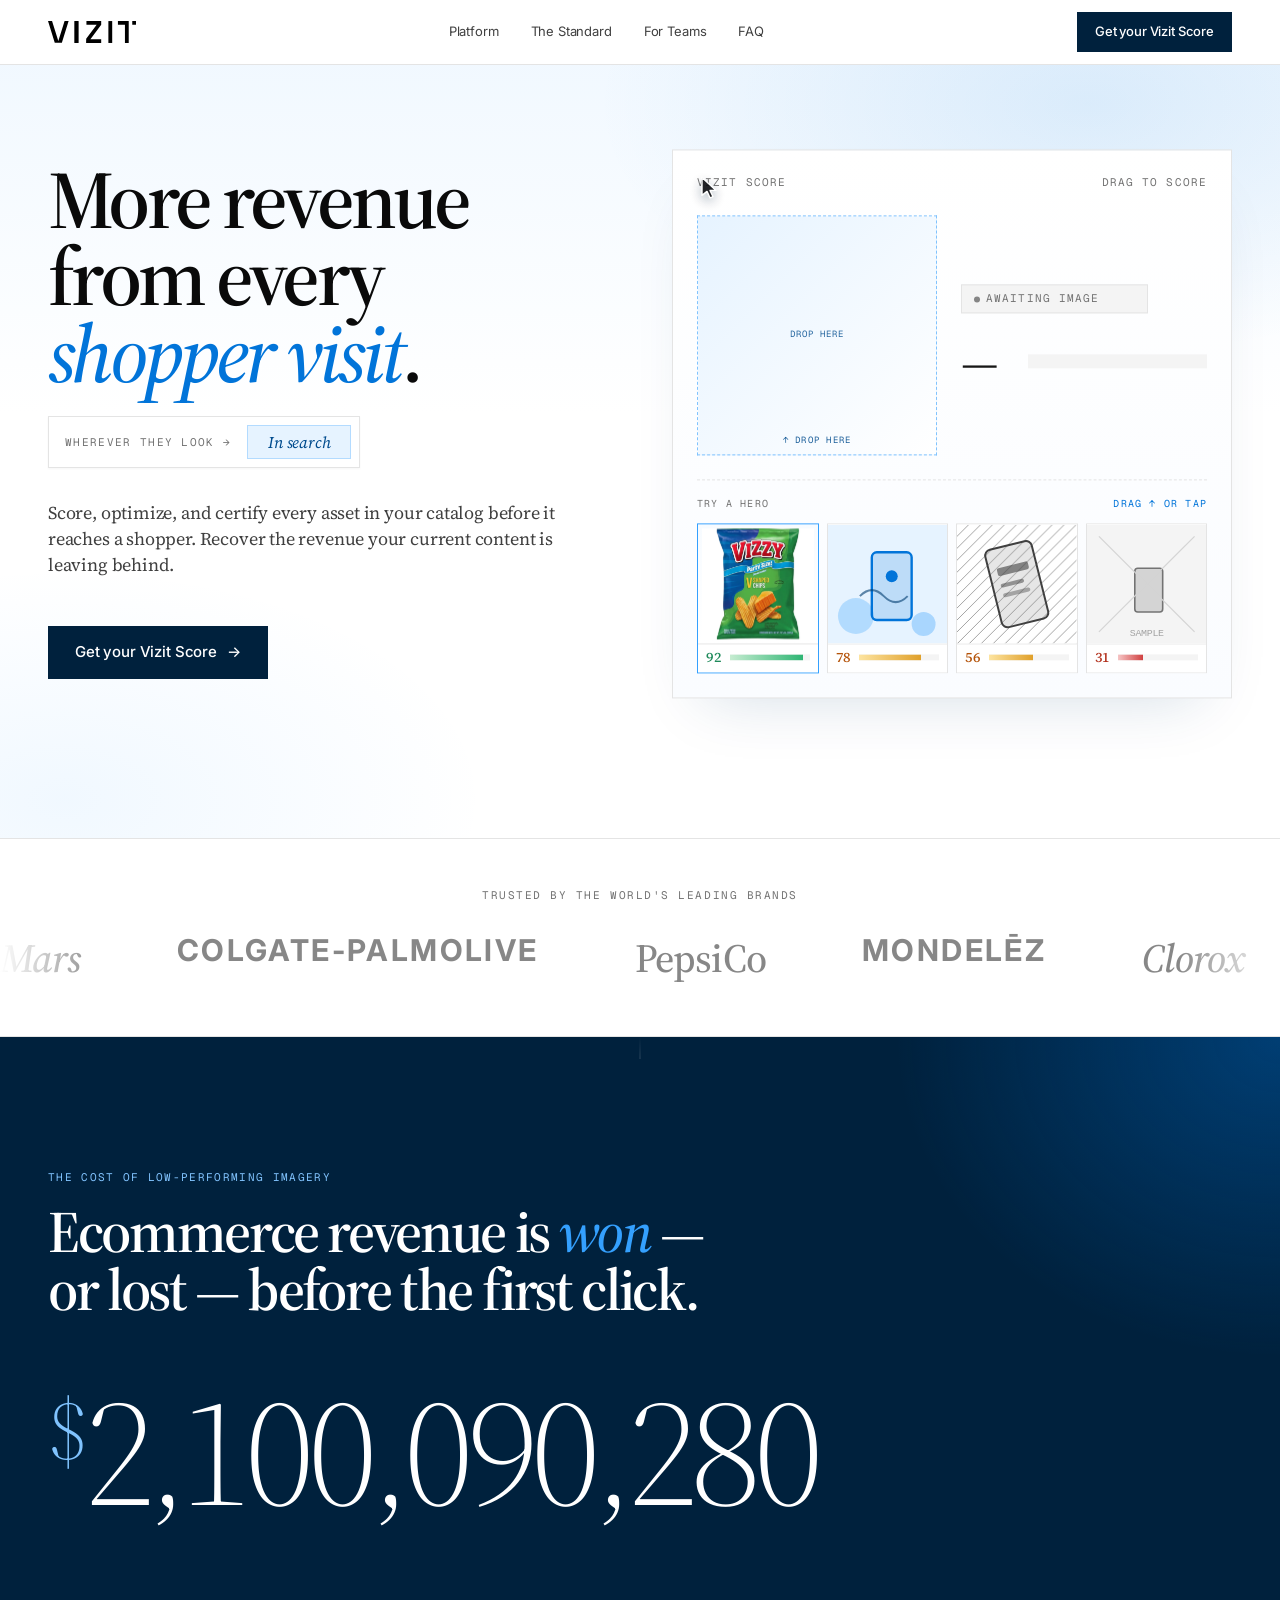
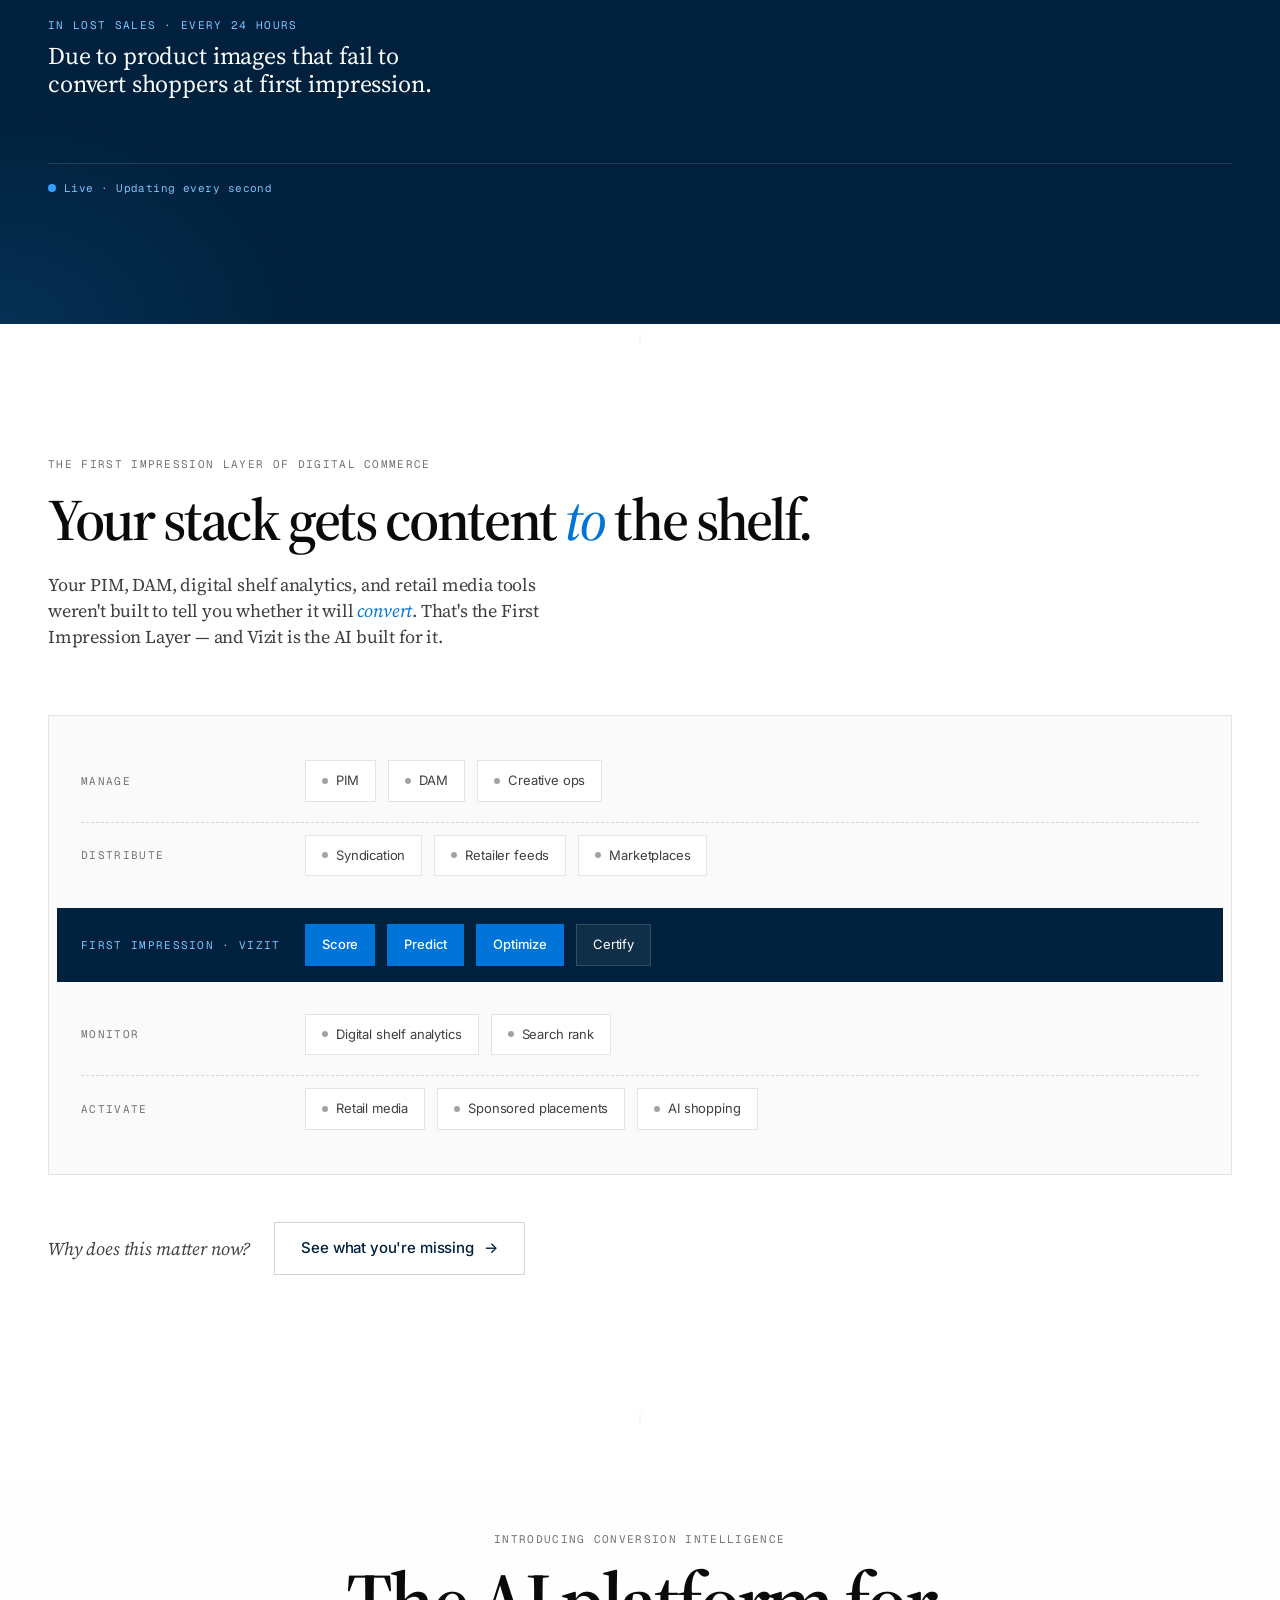
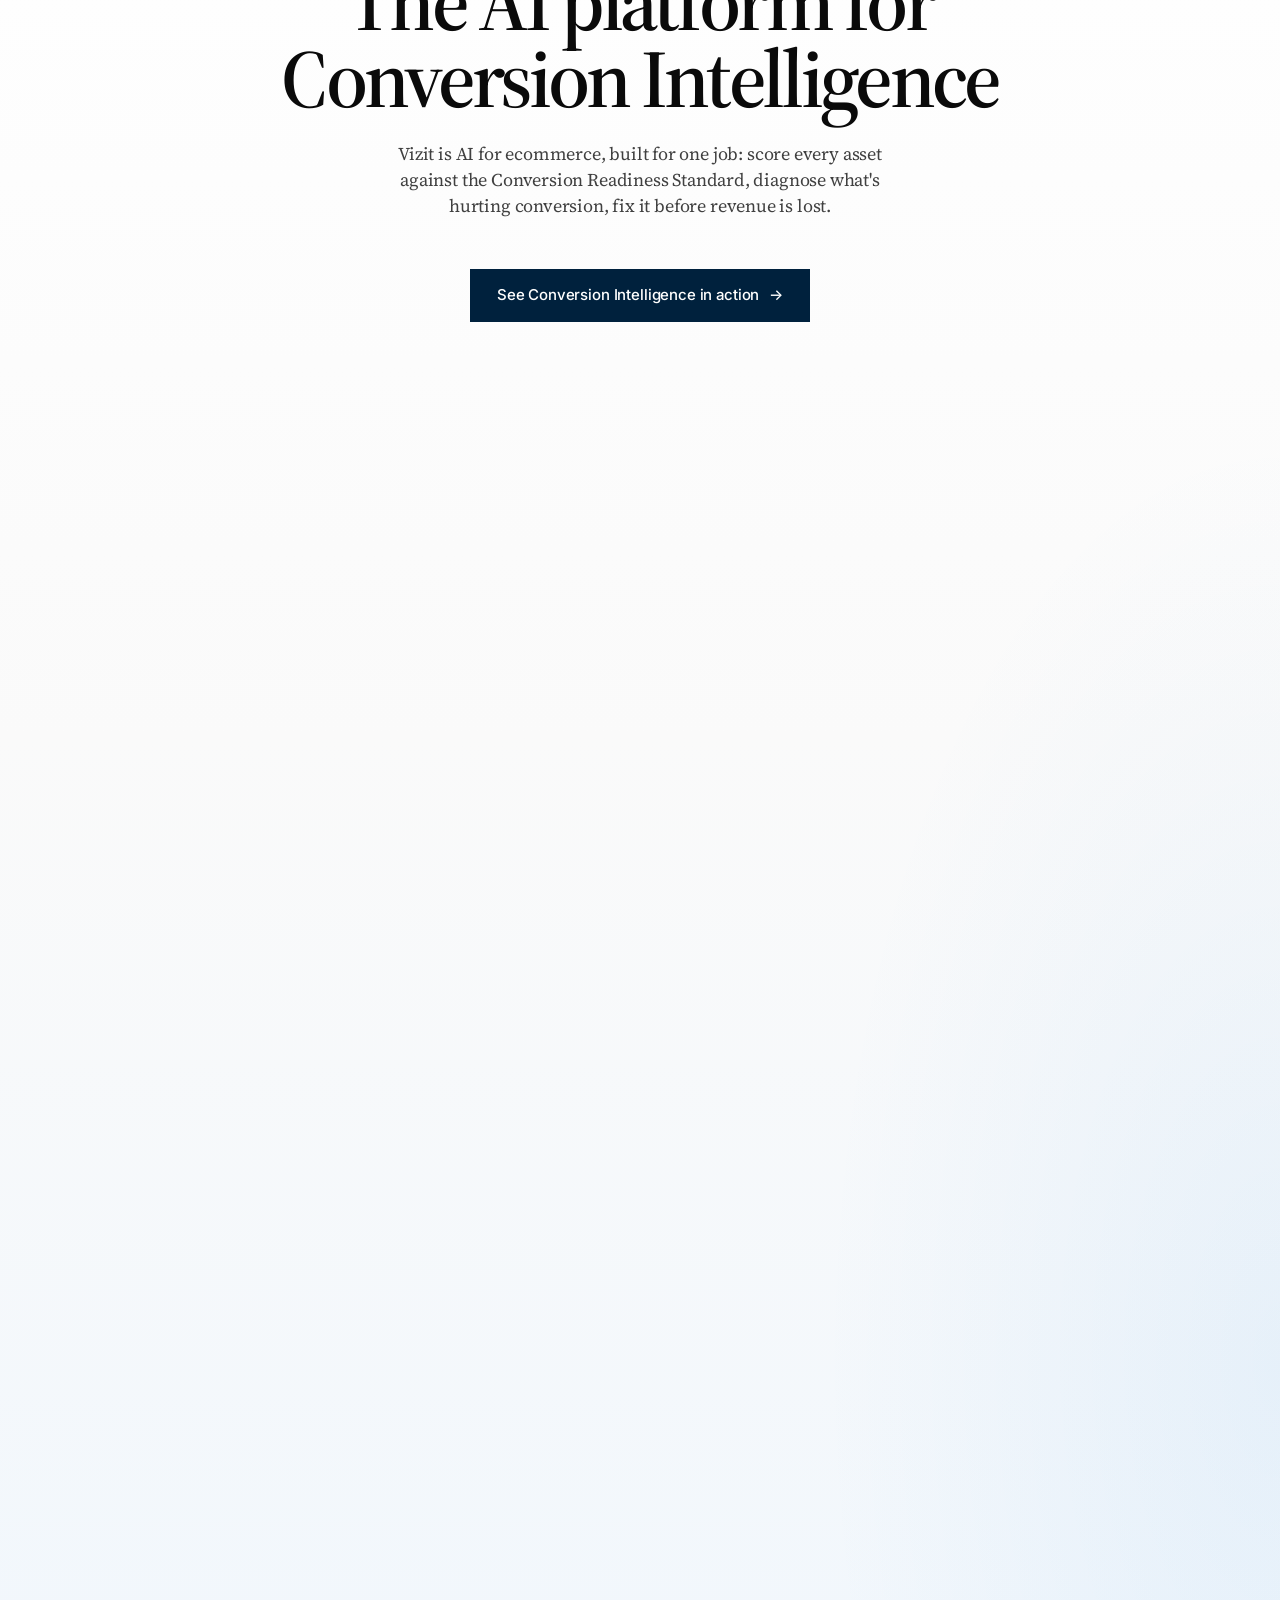
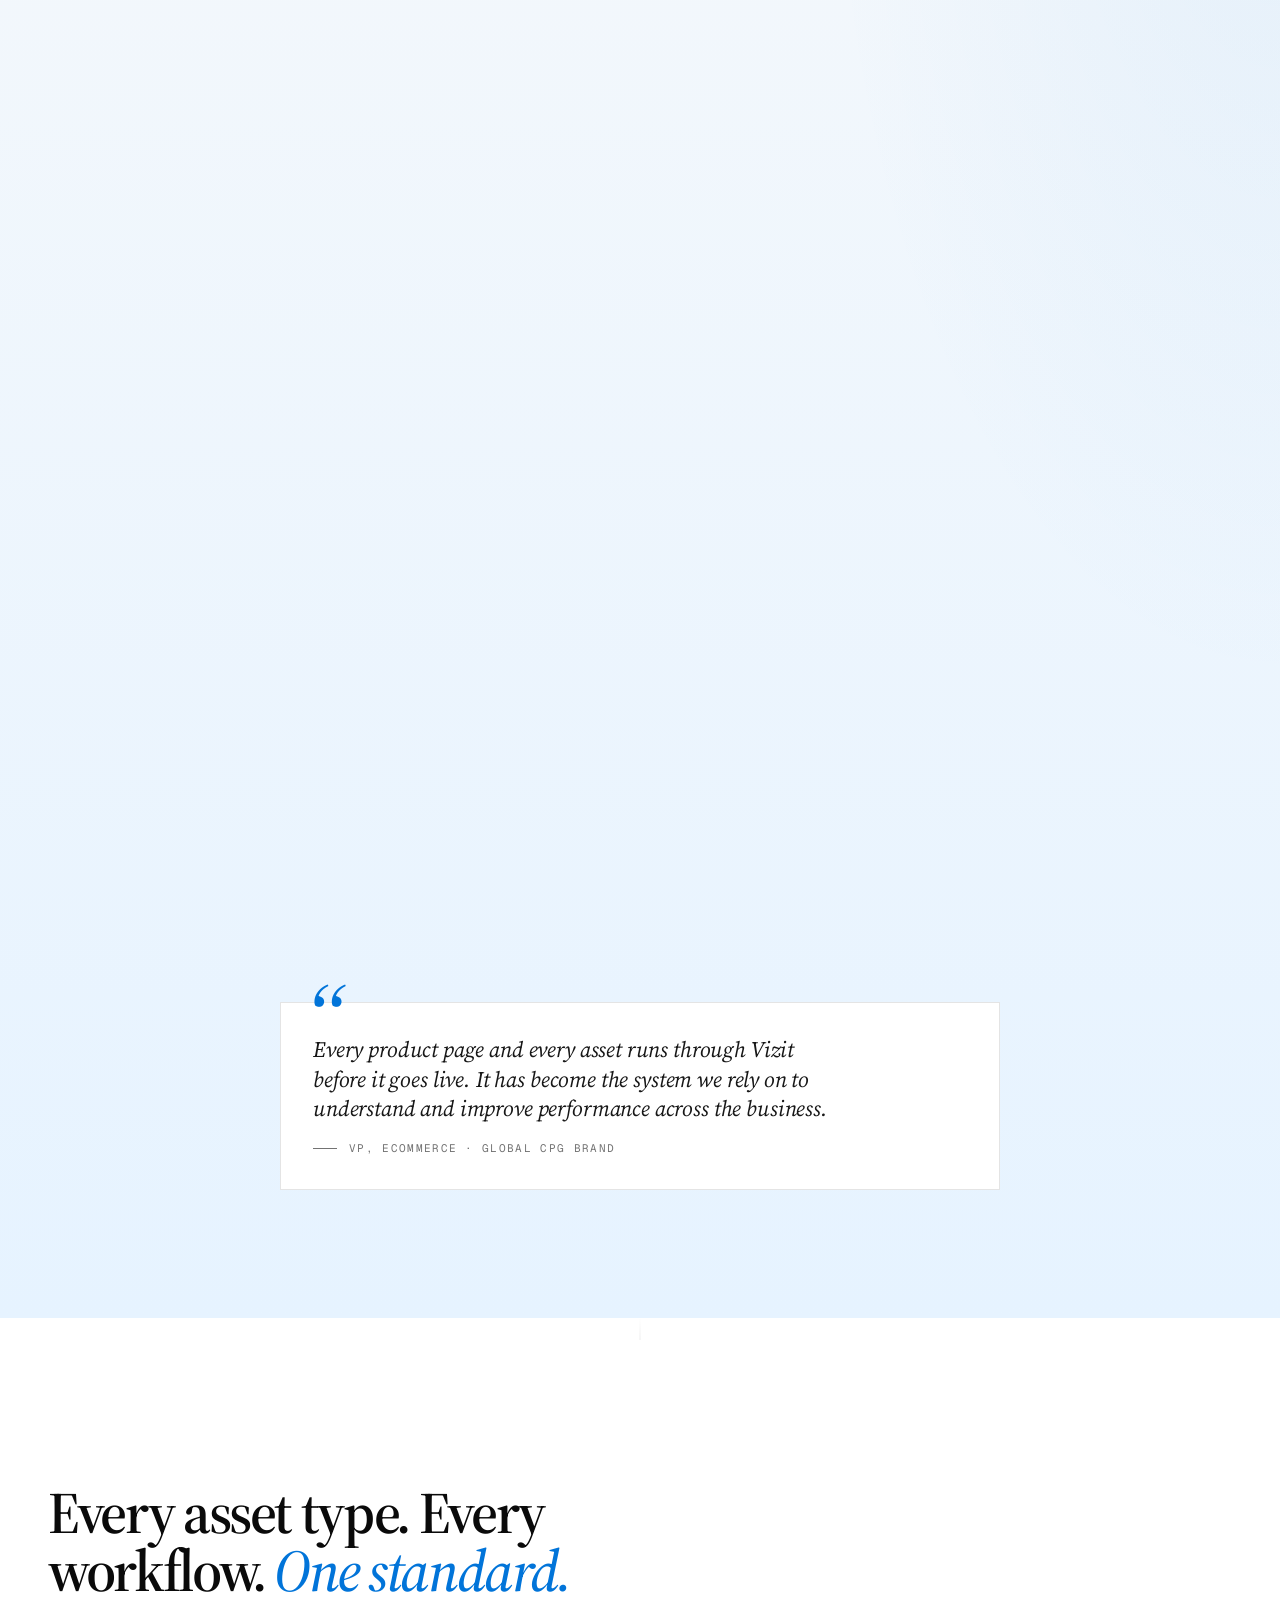
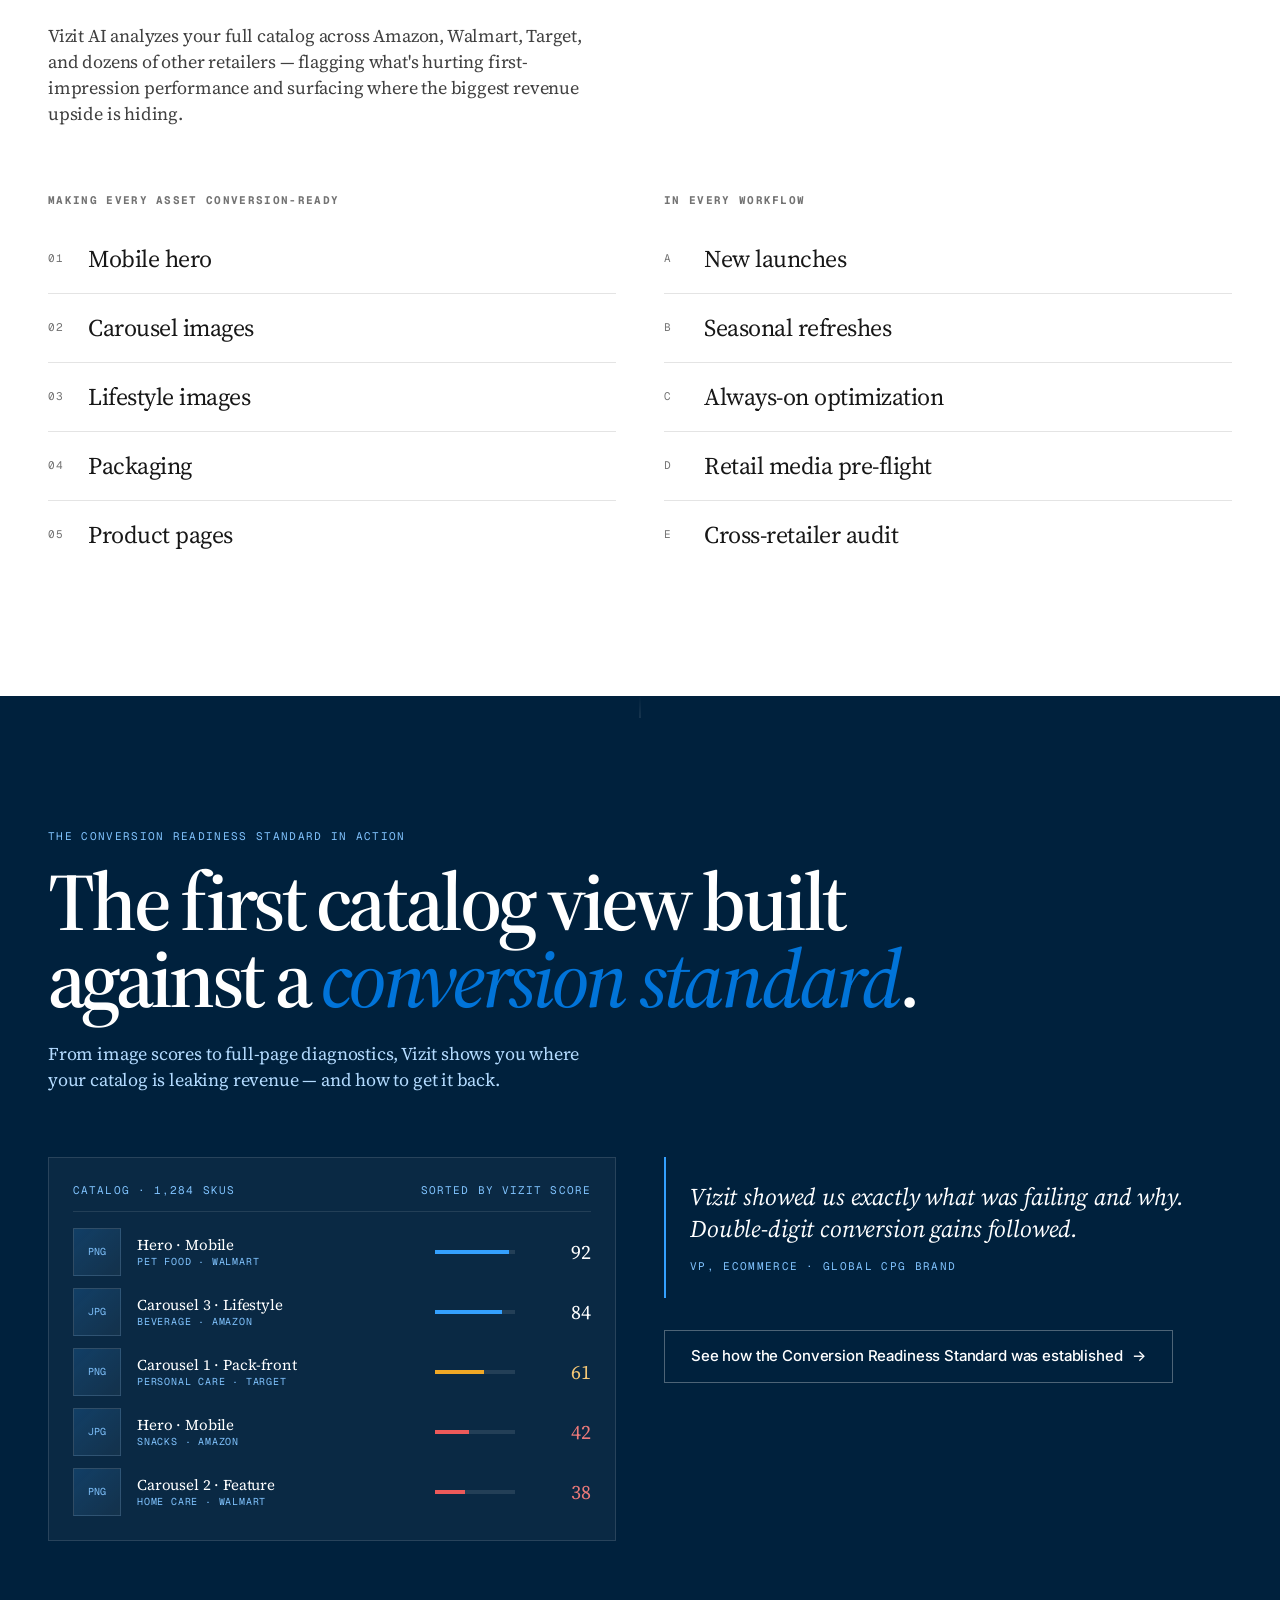
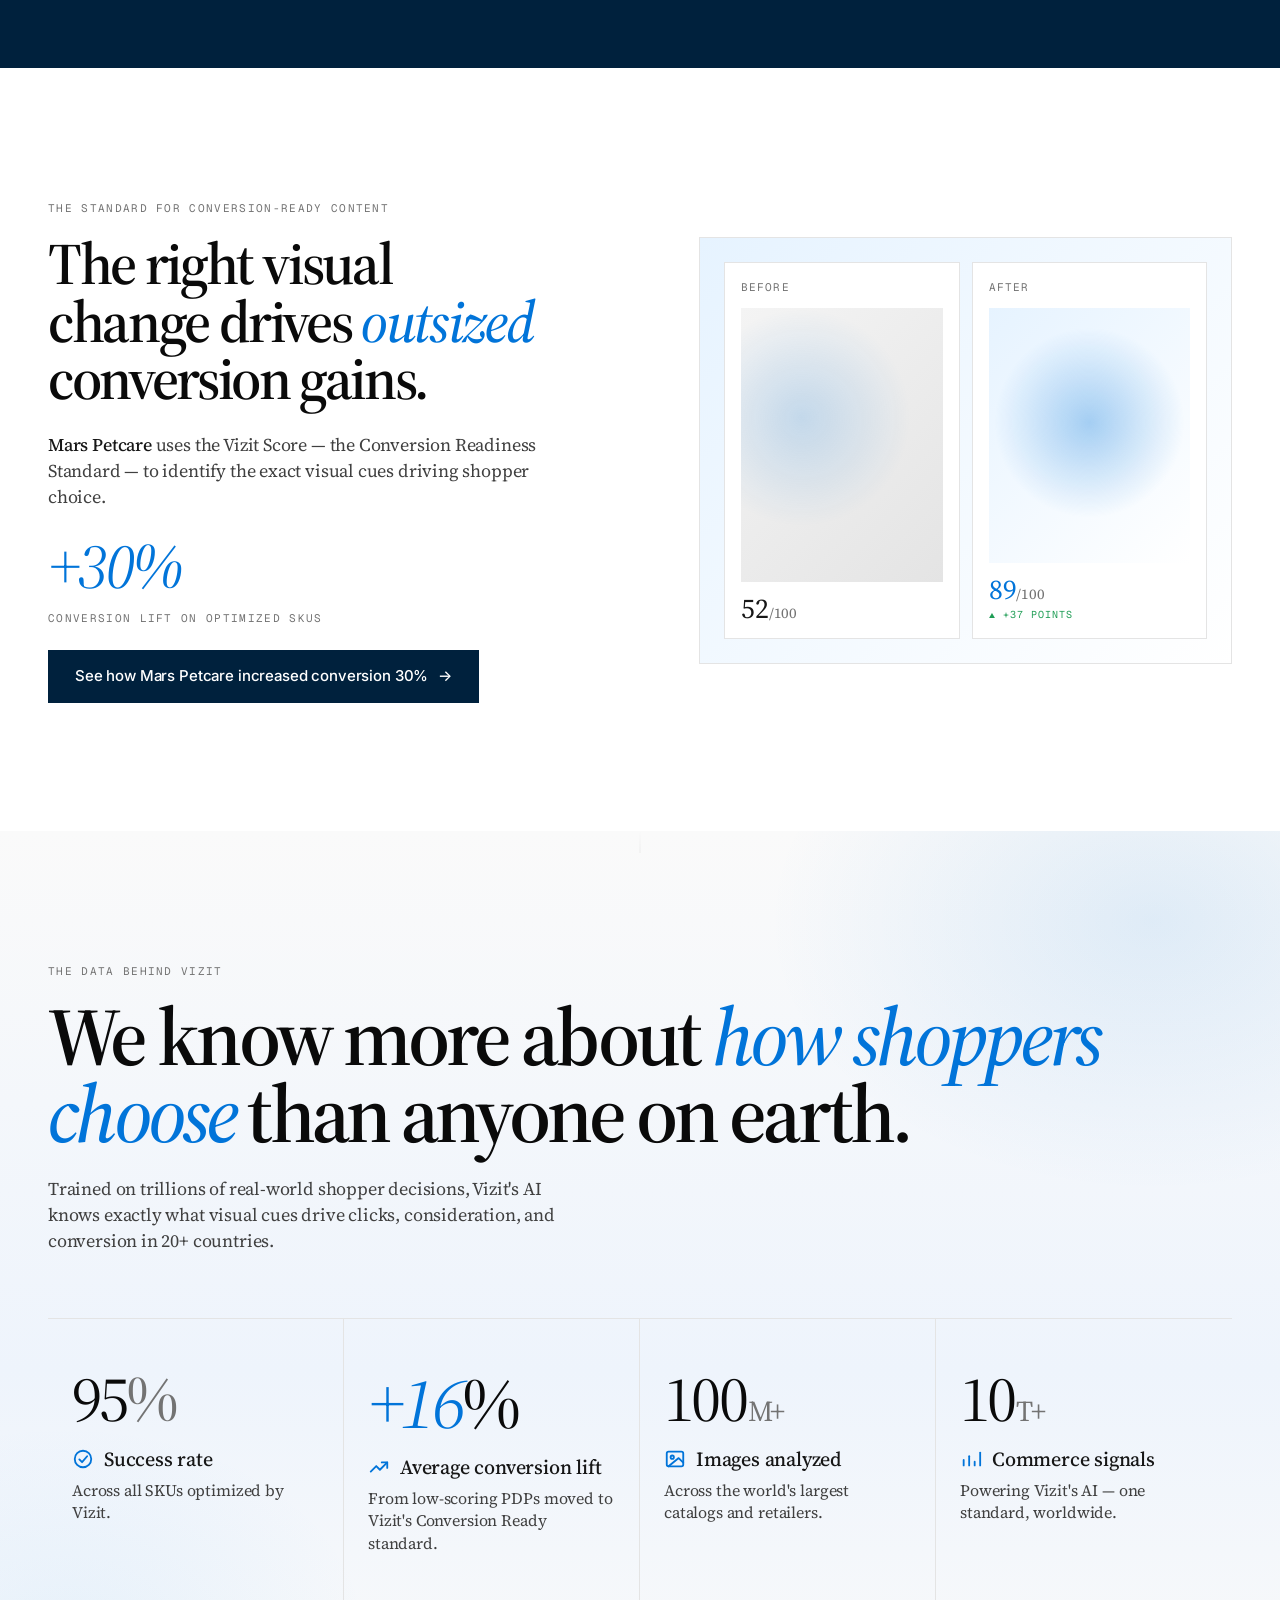
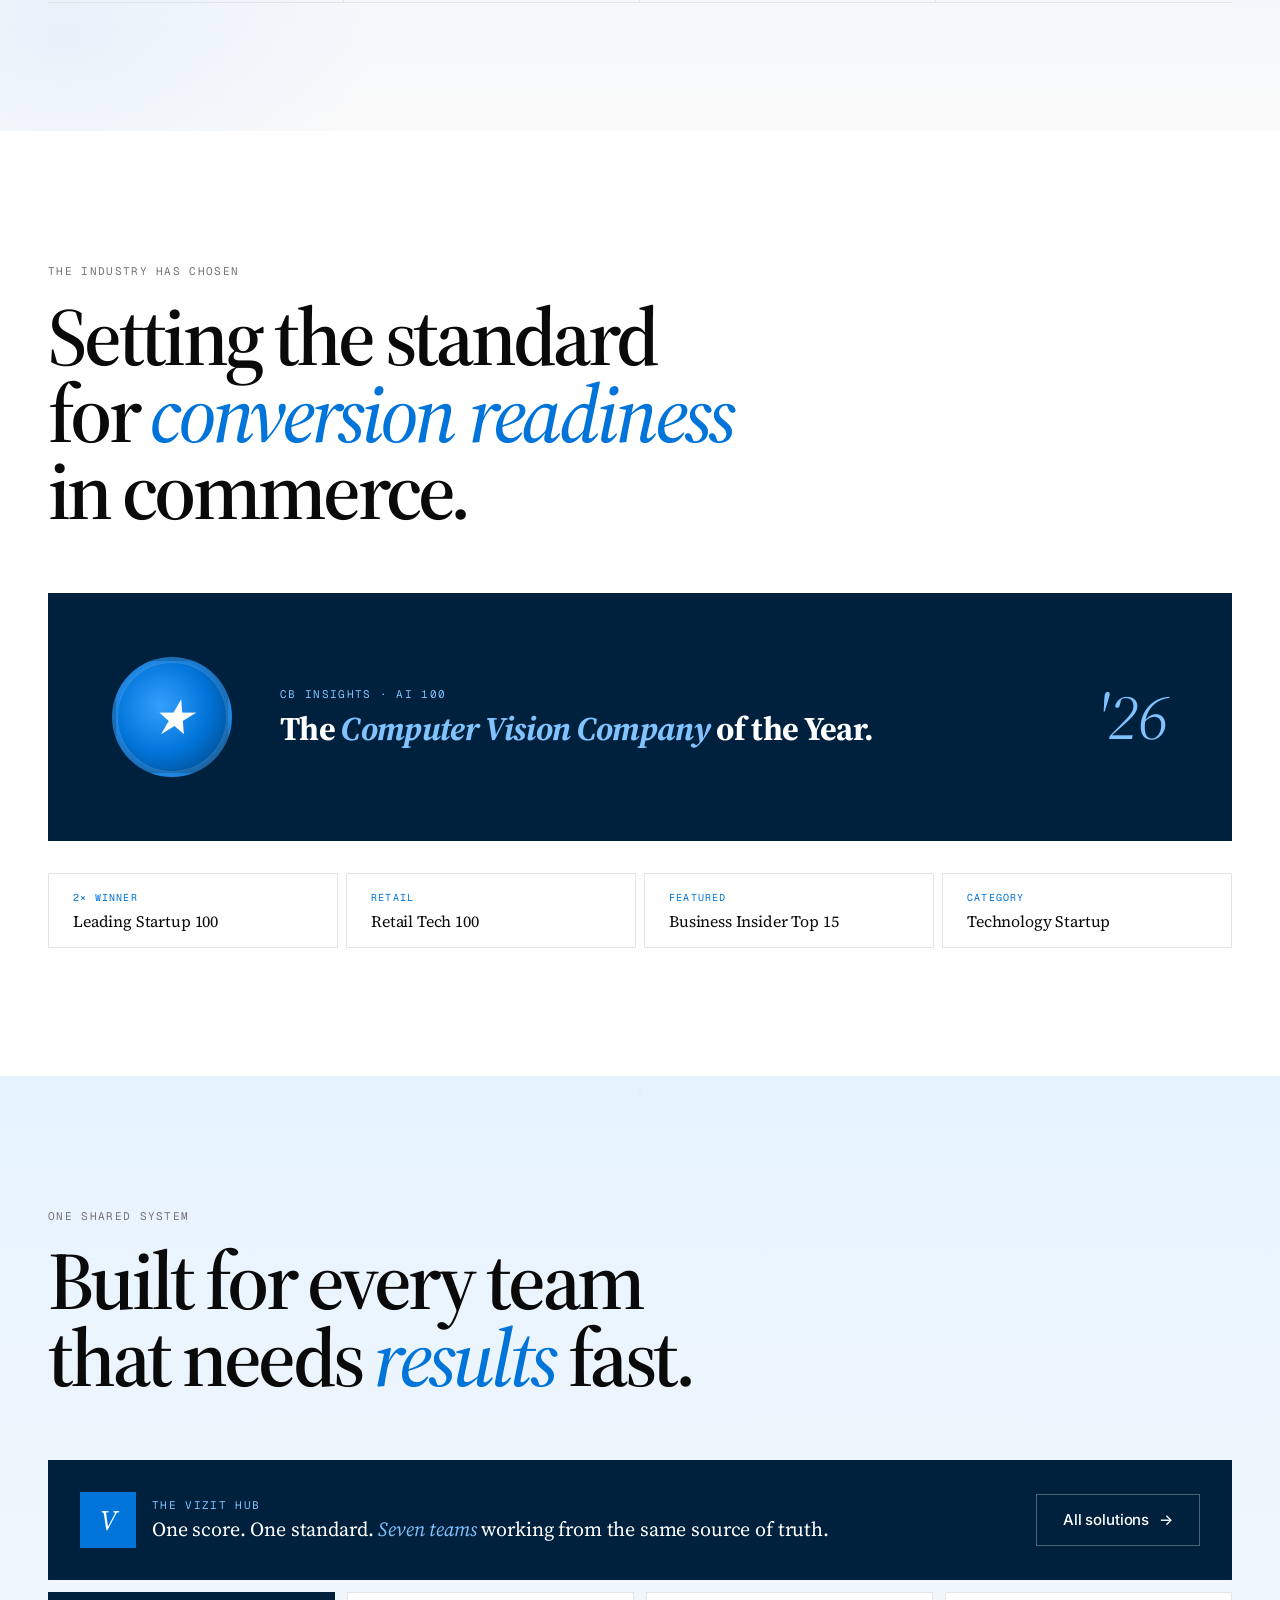
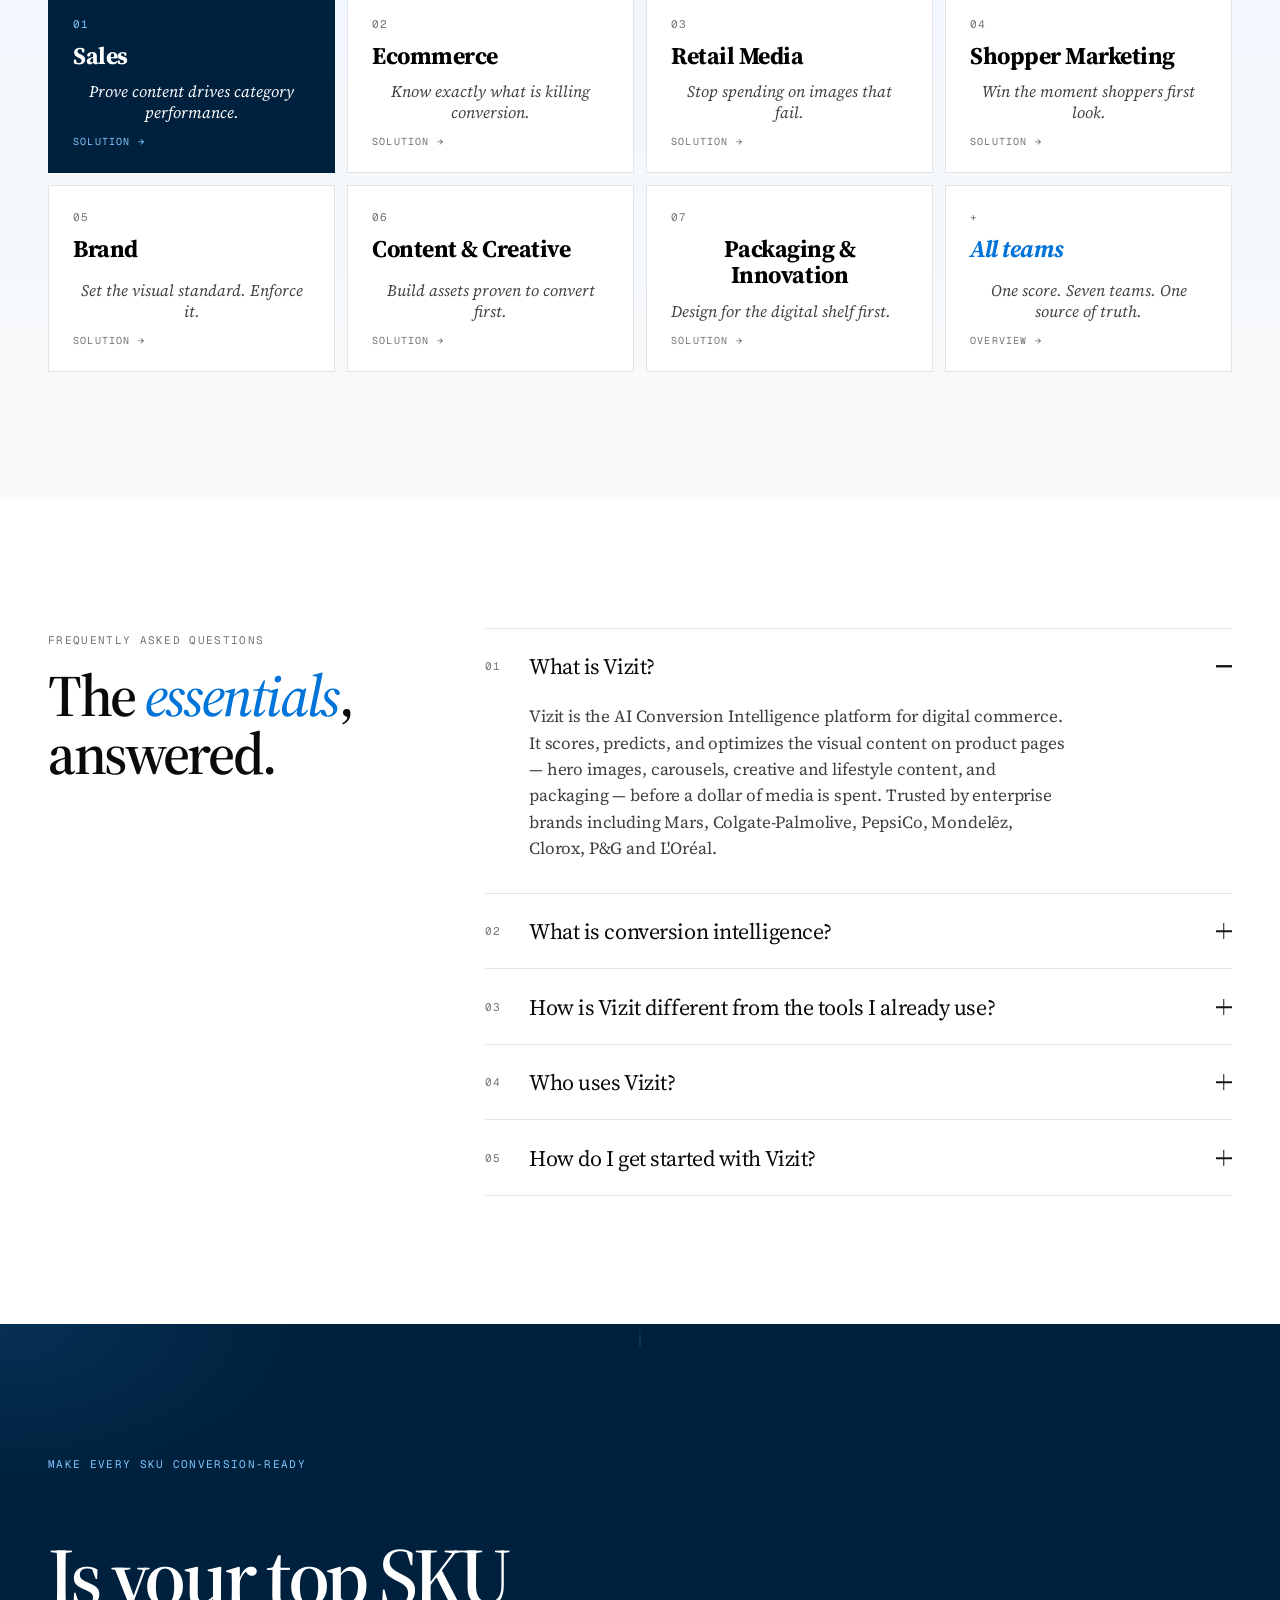
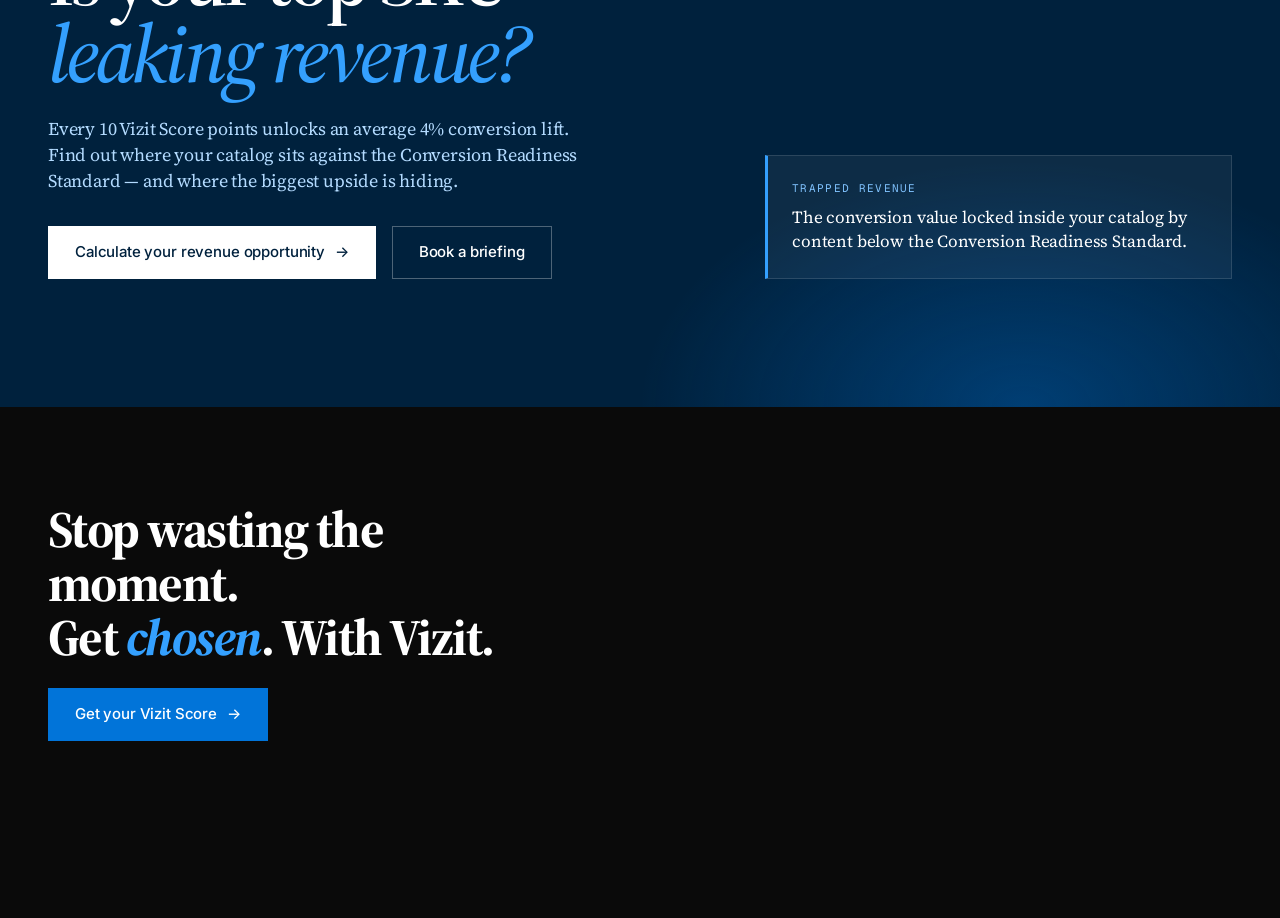
==== commit a61901b0: "PIVOT back to website" ====
--- a/index.html
+++ b/index.html
@@ -1,541 +1,3313 @@
-<!doctype html>
+<!DOCTYPE html>
 <html lang="en">
 <head>
-<meta charset="utf-8">
-<meta name="viewport" content="width=device-width, initial-scale=1">
-<title>Hero Scoring · Vizit</title>
-<link rel="stylesheet" href="colors_and_type.css">
+<meta charset="UTF-8" />
+<meta name="viewport" content="width=device-width, initial-scale=1.0" />
+<title>Vizit | The AI Conversion Intelligence Platform</title>
+<meta name="description" content="The AI platform that scores, predicts, and optimizes product images before a dollar of media is spent. Trusted by the world's leading brands." />
+<link rel="stylesheet" href="colors_and_type.css" />
+<template id="__bundler_thumbnail" data-bg-color="#f6f4ef">
+  <svg viewBox="0 0 1200 800" xmlns="http://www.w3.org/2000/svg">
+    <rect width="1200" height="800" fill="#f6f4ef"/>
+    <g transform="translate(600 400)" font-family="Georgia, serif" text-anchor="middle">
+      <text y="-20" font-size="180" font-weight="300" fill="#00213d" letter-spacing="8">Vizit</text>
+      <text y="60" font-size="36" font-style="italic" fill="#0174d9">AI Conversion Intelligence</text>
+    </g>
+    <circle cx="200" cy="160" r="80" fill="#0174d9" opacity="0.12"/>
+    <circle cx="1000" cy="640" r="120" fill="#0174d9" opacity="0.10"/>
+  </svg>
+</template>
 <style>
-  :root {
-    /* semantic score colors — tuned to match the reference */
-    --score-high:     #6BBE2C;
-    --score-high-soft:#C5E89A;
-    --score-med:      #E8B225;
-    --score-med-soft: #F4DB87;
-    --score-low:      #E25A4D;
-    --score-low-soft: #F2A89E;
-    --track:          #ECECEC;
-  }
-
-  *, *::before, *::after { box-sizing: border-box; }
-  html, body { margin: 0; padding: 0; }
-  body { background: var(--bg); color: var(--text); }
-  button { font: inherit; color: inherit; }
-
-  /* ─── app chrome ─────────────────────────────────────── */
-  .app {
-    max-width: 1320px;
-    margin: 0 auto;
-    padding: var(--space-7) var(--space-7) var(--space-9);
-  }
-
-  .topbar {
-    display: flex;
-    align-items: center;
-    justify-content: space-between;
-    gap: var(--space-5);
-    padding-bottom: var(--space-5);
+  * { box-sizing: border-box; }
+  html, body { margin: 0; padding: 0; background: var(--bg); }
+  body { overflow-x: hidden; }
+  a { color: inherit; text-decoration: none; }
+  img { max-width: 100%; display: block; }
+
+  /* ───────── Layout ───────── */
+  .wrap { max-width: 1280px; margin: 0 auto; padding: 0 var(--space-7); }
+  @media (max-width: 720px) { .wrap { padding: 0 var(--space-5); } }
+
+  /* ───────── Nav ───────── */
+  .nav {
+    position: sticky; top: 0; z-index: 100;
+    background: rgba(255,255,255,0.86);
+    backdrop-filter: saturate(140%) blur(14px);
+    -webkit-backdrop-filter: saturate(140%) blur(14px);
     border-bottom: 1px solid var(--border);
   }
-  .topbar .brand {
-    display: flex; align-items: center; gap: var(--space-3);
-  }
-  .topbar .brand img { height: 18px; display: block; }
-  .topbar .brand .divider {
-    width: 1px; height: 18px; background: var(--border);
-  }
-  .topbar .brand .crumb {
-    font-family: var(--font-mono);
-    font-size: var(--text-xs);
-    text-transform: uppercase;
-    letter-spacing: 0.1em;
-    color: var(--muted);
-  }
-  .topbar .actions { display: flex; gap: var(--space-2); align-items: center; }
-  .btn {
-    display: inline-flex; align-items: center; gap: 8px;
-    height: 36px; padding: 0 16px;
-    border-radius: var(--radius-full);
+  .nav-inner {
+    display: flex; align-items: center; justify-content: space-between;
+    height: 64px;
+  }
+  .nav-logo { height: 22px; width: auto; }
+  .nav-links { display: flex; gap: var(--space-6); font-size: var(--text-sm); color: var(--color-700); }
+  .nav-links a:hover { color: var(--accent); }
+  .nav-cta {
+    background: var(--blue-1000); color: white;
+    padding: 10px 18px; border-radius: var(--radius-full);
     font-size: var(--text-sm); font-weight: 500;
-    cursor: pointer; transition: all var(--duration) var(--ease);
-    border: 1px solid transparent;
-  }
-  .btn-secondary { background: white; border-color: var(--border); color: var(--text); }
-  .btn-secondary:hover { border-color: var(--color-400); }
-  .btn-primary { background: var(--accent); color: white; }
-  .btn-primary:hover { background: var(--blue-500); }
-  .btn-ghost { background: transparent; color: var(--muted); }
-  .btn-ghost:hover { color: var(--text); background: var(--surface); }
-
-  /* ─── product header ─────────────────────────────────── */
-  .product-header {
-    margin: var(--space-5) 0 var(--space-4);
-    max-width: 980px;
-  }
-  .ph-eyebrow {
-    display: flex; align-items: center; gap: var(--space-3);
-    font-family: var(--font-mono); font-size: var(--text-xs);
-    text-transform: uppercase; letter-spacing: 0.1em;
-    color: var(--muted);
-    margin-bottom: var(--space-3);
-    flex-wrap: wrap;
-  }
-  .ph-eyebrow .cat { color: var(--text); }
-  .ph-eyebrow .dot {
-    width: 3px; height: 3px; background: var(--color-300);
-    border-radius: 50%; flex-shrink: 0;
-  }
-  .ph-title {
-    font-family: var(--font-display);
-    font-size: var(--text-lg);
-    line-height: 1.2;
-    letter-spacing: -0.015em;
-    font-weight: 400;
-    margin: 0;
-    text-wrap: pretty;
-    color: var(--text);
-  }
-
-  /* ─── filter/sort row ─────────────────────────────────── */
-  .filter-row {
-    display: flex; align-items: center; justify-content: space-between;
-    gap: var(--space-4);
-    padding: var(--space-3) 0;
-    border-top: 1px solid var(--border);
-    border-bottom: 1px solid var(--border);
-    margin-bottom: var(--space-5);
-  }
-  .seg {
-    display: inline-flex;
-    border: 1px solid var(--border);
-    border-radius: var(--radius-full);
-    padding: 3px;
-    background: white;
-  }
-  .seg button {
-    border: none; background: transparent;
-    padding: 6px 14px;
-    font-family: var(--font-mono); font-size: var(--text-xs);
-    text-transform: uppercase; letter-spacing: 0.08em;
-    color: var(--muted);
-    border-radius: var(--radius-full);
-    cursor: pointer;
-    transition: all var(--duration) var(--ease);
-  }
-  .seg button.active { background: var(--text); color: white; }
-  .seg button:hover:not(.active) { color: var(--text); }
-
-  .sort {
-    display: inline-flex; align-items: center; gap: var(--space-3);
-    font-family: var(--font-mono); font-size: var(--text-xs);
-    text-transform: uppercase; letter-spacing: 0.08em;
-    color: var(--muted);
-  }
-  .sort select {
-    font: inherit; font-family: var(--font-mono);
-    text-transform: uppercase; letter-spacing: 0.08em;
-    color: var(--text); background: transparent;
-    border: none; cursor: pointer;
-    padding: 4px 0;
-  }
-
-  /* ─── product tabs (12 ASINs) ──────────────────────────── */
-  .product-tabs {
-    margin: var(--space-5) 0 0;
-    border-bottom: 1px solid var(--border);
-  }
-  .product-tabs-scroll {
-    display: flex;
-    overflow-x: auto;
-    scrollbar-width: thin;
-    gap: 0;
-  }
-  .product-tabs-scroll::-webkit-scrollbar { height: 4px; }
-  .product-tabs-scroll::-webkit-scrollbar-thumb { background: var(--color-300); border-radius: 2px; }
-  .ptab {
-    flex: 0 0 auto;
-    display: flex; align-items: center; gap: 10px;
-    padding: 14px 18px;
-    background: transparent; border: none;
-    border-bottom: 2px solid transparent;
-    cursor: pointer;
-    transition: all var(--duration) var(--ease);
-    min-width: 0;
-    position: relative;
-    margin-bottom: -1px; /* overlap container border for active state */
-  }
-  .ptab + .ptab { border-left: 1px solid var(--border); }
-  .ptab-asin {
-    font-family: var(--font-mono);
-    font-size: var(--text-xs);
-    font-weight: 500;
-    letter-spacing: 0.04em;
-    color: var(--text);
-    white-space: nowrap;
-  }
-  .ptab-name {
-    font-family: var(--font-sans);
-    font-size: var(--text-xs);
-    color: var(--muted);
-    white-space: nowrap;
-    max-width: 180px;
-    overflow: hidden;
-    text-overflow: ellipsis;
-  }
-  .ptab-count {
-    font-family: var(--font-mono);
-    font-size: 10px;
-    color: var(--muted);
-    background: var(--surface);
-    border: 1px solid var(--border);
-    border-radius: var(--radius-full);
-    padding: 1px 7px;
-    min-width: 22px;
-    text-align: center;
-  }
-  .ptab-count.empty {
-    color: var(--color-400);
-    background: transparent;
-  }
-  .ptab:hover:not(.active) { background: var(--surface); }
-  .ptab:hover:not(.active) .ptab-name { color: var(--text); }
-  .ptab.active {
-    border-bottom-color: var(--text);
-  }
-  .ptab.active .ptab-asin { color: var(--text); }
-  .ptab.active .ptab-name { color: var(--text); }
-  .ptab.active .ptab-count {
-    background: var(--text); color: white; border-color: var(--text);
-  }
-
-  /* ─── list ─────────────────────────────────────────────── */
-  .list { display: flex; flex-direction: column; gap: var(--space-3); }
-
-  .row {
-    display: grid;
-    grid-template-columns: 128px minmax(0, 1fr) 168px;
-    gap: var(--space-5);
-    align-items: stretch;
-    padding: var(--space-4) var(--space-5);
-    background: white;
-    border: 1px solid var(--border);
-    border-radius: var(--radius-lg);
-    transition: border-color var(--duration) var(--ease),
-                box-shadow var(--duration) var(--ease);
-    min-height: 0;
-  }
-  .row:hover { border-color: var(--color-300); box-shadow: var(--shadow-sm); }
-
-  /* image column — image fills the cell, no padding/border */
-  .row .img-cell {
-    display: flex;
-    align-self: stretch;
-    margin: calc(var(--space-4) * -1) 0 calc(var(--space-4) * -1) calc(var(--space-5) * -1);
-  }
-  .row .product-img {
-    width: 100%;
-    border-radius: 0;
-    background: var(--surface);
-    overflow: hidden;
-    position: relative;
-    display: flex; align-items: center; justify-content: center;
-    padding: 0;
-    border-top-left-radius: var(--radius-lg);
-    border-bottom-left-radius: var(--radius-lg);
-  }
-  .row .product-img > img {
-    width: 100%;
-    height: 100%;
-    display: block;
-    object-fit: cover;
-  }
-
-  /* center column — title + mini bars */
-  .row .body-cell {
-    display: flex; flex-direction: column; gap: 12px;
-    min-width: 0;
-  }
-  .row .title-line {
-    display: flex; align-items: baseline; justify-content: space-between;
-    gap: var(--space-4);
-  }
-  .row .filename {
-    font-family: var(--font-mono);
-    font-size: var(--text-sm);
-    font-weight: 500;
-    color: var(--text);
-    letter-spacing: -0.005em;
-    background: var(--surface);
-    border: 1px solid var(--border);
-    padding: 3px 8px;
-    border-radius: var(--radius-sm);
-  }
-  .row .title-note {
-    font-family: var(--font-sans);
-    font-size: var(--text-xs);
-    color: var(--muted);
-    font-weight: 400;
-    letter-spacing: -0.005em;
-    flex: 1;
-    text-align: right;
-    white-space: nowrap;
-    overflow: hidden;
-    text-overflow: ellipsis;
-  }
-
-  .it-badge {
-    display: inline-flex;
-    align-items: center;
-    font-family: var(--font-mono);
-    font-size: 9px;
-    text-transform: uppercase;
-    letter-spacing: 0.1em;
-    font-weight: 500;
-    padding: 3px 8px;
-    border-radius: var(--radius-full);
-    background: white;
-    border: 1px solid var(--border);
-    color: var(--text);
-    white-space: nowrap;
-    flex-shrink: 0;
-  }
-  .it-badge.live  { background: var(--text); color: white; border-color: var(--text); }
-  .it-badge.rec   { background: var(--accent); color: white; border-color: var(--accent); }
-  .it-badge.test  { background: white; color: var(--text); }
-  .it-badge.exp   { background: var(--surface); color: var(--muted); }
-
-  /* horizontal mini-bar grid for Mobile-Readiness */
-  .mr-grid {
-    display: grid;
-    grid-template-columns: repeat(5, minmax(0, 1fr));
-    gap: var(--space-4);
-  }
-  .mr-cell {
-    display: flex;
-    flex-direction: column;
-    gap: 6px;
-    min-width: 0;
-  }
-  .mr-cell-label {
-    font-family: var(--font-mono);
-    font-size: 10px;
-    text-transform: uppercase;
-    letter-spacing: 0.08em;
-    color: var(--muted);
-    white-space: nowrap;
-    overflow: hidden;
-    text-overflow: ellipsis;
-  }
-  .mr-cell-value {
-    font-family: var(--font-mono);
-    font-size: var(--text-xs);
-    font-weight: 500;
-    letter-spacing: -0.01em;
-    color: var(--text);
-  }
-  .mr-cell-value.high { color: #2E8A1F; }
-  .mr-cell-value.med  { color: #C88A0E; }
-  .mr-cell-value.low  { color: #C73B2E; }
-  .mr-cell.pending .mr-cell-value { color: var(--color-400); }
-
-  .bar-track {
-    position: relative;
-    height: 6px;
-    background: var(--track);
-    border-radius: var(--radius-full);
-    overflow: hidden;
-  }
-  .bar-fill {
-    position: absolute; inset: 0;
-    border-radius: var(--radius-full);
-    transform-origin: left center;
-    transition: width 600ms var(--ease);
-  }
-  .bar-fill.high {
-    background: linear-gradient(to right,
-      color-mix(in oklab, var(--score-high) 50%, white) 0%,
-      var(--score-high) 100%);
-  }
-  .bar-fill.med {
-    background: linear-gradient(to right,
-      color-mix(in oklab, var(--score-med) 55%, white) 0%,
-      var(--score-med) 100%);
-  }
-  .bar-fill.low {
-    background: linear-gradient(to right,
-      color-mix(in oklab, var(--score-low) 45%, white) 0%,
-      var(--score-low) 100%);
-  }
-  .bar-fill.pending {
-    background: repeating-linear-gradient(
-      135deg,
-      var(--color-200) 0 6px,
-      var(--color-100) 6px 12px);
-    width: 100%;
-    opacity: 0.6;
-  }
-
-  /* right column — Visual Score */
-  .scores-cell {
-    display: flex; flex-direction: column;
-    gap: var(--space-3);
-    align-items: flex-start;
-    border-left: 1px solid var(--border);
-    padding-left: var(--space-5);
-  }
-
-  .hero-score { display: flex; flex-direction: column; gap: 4px; }
-  .hero-score .hs-name {
-    font-family: var(--font-mono); font-size: 10px;
-    text-transform: uppercase; letter-spacing: 0.1em;
-    color: var(--muted);
-  }
-  .hero-score .hs-line {
-    display: flex; align-items: center; gap: var(--space-2);
-  }
-  .hs-number {
-    font-family: var(--font-display);
-    font-size: 2rem;
-    line-height: 1;
-    letter-spacing: -0.03em;
-    font-weight: 400;
-  }
-  .hs-number.pill-low  { color: var(--score-low); }
-  .hs-number.pill-mod  { color: #C88A0E; }
-  .hs-number.pill-high { color: #2E8A1F; }
-  .hs-pill {
-    display: inline-flex; align-items: center;
-    padding: 3px 8px;
-    border-radius: var(--radius-full);
-    font-family: var(--font-mono);
-    font-size: 9px;
-    text-transform: uppercase;
-    letter-spacing: 0.08em;
-    font-weight: 500;
-    border: 1px solid;
-  }
-  .hs-pill.pill-low {
-    background: color-mix(in oklab, var(--score-low) 14%, white);
-    border-color: color-mix(in oklab, var(--score-low) 35%, white);
-    color: #B23B2E;
-  }
-  .hs-pill.pill-mod {
-    background: color-mix(in oklab, var(--score-med) 18%, white);
-    border-color: color-mix(in oklab, var(--score-med) 45%, white);
-    color: #B8800A;
-  }
-  .hs-pill.pill-high {
-    background: color-mix(in oklab, var(--score-high) 14%, white);
-    border-color: color-mix(in oklab, var(--score-high) 38%, white);
-    color: #2E8A1F;
-  }
-  .hs-number.pill-pending { color: var(--color-400); }
-  .hs-pill.pill-pending {
-    background: var(--surface);
-    border-color: var(--border);
-    color: var(--muted);
-  }
-
-  .row-open {
-    display: inline-flex; align-items: center; gap: 6px;
-    font-family: var(--font-mono); font-size: 10px;
-    text-transform: uppercase; letter-spacing: 0.1em;
-    color: var(--muted);
-    cursor: pointer;
-    border: none; background: transparent;
-    padding: 0;
-  }
-  .row-open:hover { color: var(--accent); }
-  .row-open svg { transition: transform var(--duration) var(--ease); }
-  .row-open:hover svg { transform: translateX(2px); }
-
-  /* ─── empty state ──────────────────────────────────────── */
-  .empty-state {
-    display: flex;
-    flex-direction: column;
-    align-items: center;
-    text-align: center;
-    gap: 10px;
-    padding: var(--space-9) var(--space-6);
-    background: white;
-    border: 1px dashed var(--border);
-    border-radius: var(--radius-lg);
-  }
-  .empty-asin {
+    transition: background var(--duration) var(--ease);
+  }
+  .nav-cta:hover { background: var(--blue-base); }
+  @media (max-width: 860px) { .nav-links { display: none; } }
+
+  /* ───────── Common ───────── */
+  .eyebrow {
     font-family: var(--font-mono);
     font-size: var(--text-xs);
     text-transform: uppercase;
     letter-spacing: 0.12em;
     color: var(--muted);
-    padding: 4px 10px;
-    background: var(--surface);
+    display: inline-flex; align-items: center; gap: var(--space-2);
+  }
+  .eyebrow::before {
+    content: none;
+  }
+  .panel { padding: var(--space-10) 0; position: relative; }
+  .panel.compact { padding: var(--space-9) 0; }
+  .display {
+    font-family: var(--font-display);
+    font-weight: 600;
+    line-height: 0.94;
+    letter-spacing: -0.045em;
+    font-size: clamp(2.75rem, 6.4vw, 6rem);
+    margin: 0;
+    text-wrap: balance;
+  }
+  .display em { font-style: italic; font-weight: 500; color: var(--accent); }
+  .headline {
+    font-family: var(--font-display);
+    font-weight: 600; line-height: 0.98;
+    letter-spacing: -0.04em;
+    font-size: clamp(2.25rem, 4.6vw, 4.25rem);
+    margin: 0;
+    text-wrap: balance;
+  }
+  .headline em { font-style: italic; font-weight: 500; color: var(--accent); }
+  .subhead {
+    font-family: var(--font-display);
+    font-size: clamp(1.125rem, 1.4vw, 1.375rem);
+    line-height: 1.45;
+    color: var(--color-700);
+    font-weight: 400;
+    letter-spacing: -0.01em;
+    max-width: 60ch;
+  }
+  .rule { height: 1px; background: var(--border); border: none; margin: 0; }
+
+  .btn {
+    --mx: 50%; --my: 50%;
+    position: relative; isolation: isolate;
+    display: inline-flex; align-items: center; gap: 10px;
+    padding: 14px 26px; border-radius: var(--radius-full);
+    font-family: var(--font-sans); font-size: var(--text-base);
+    font-weight: 500; letter-spacing: -0.01em;
+    border: 1px solid transparent;
+    transition: transform 380ms cubic-bezier(0.2, 0, 0, 1),
+                background 380ms var(--ease),
+                color 380ms var(--ease),
+                box-shadow 380ms var(--ease),
+                border-color 380ms var(--ease);
+    cursor: pointer; overflow: hidden;
+  }
+  .btn::before {
+    content: "";
+    position: absolute; inset: 0;
+    background: radial-gradient(180px circle at var(--mx) var(--my),
+      rgba(255, 255, 220, 0.85) 0%,
+      rgba(255, 196, 60, 0.7) 10%,
+      rgba(255, 110, 30, 0.55) 22%,
+      rgba(225, 40, 80, 0.4) 36%,
+      rgba(120, 30, 180, 0.25) 52%,
+      rgba(20, 90, 220, 0) 70%);
+    opacity: 0; transition: opacity 320ms var(--ease);
+    pointer-events: none; z-index: -1;
+    mix-blend-mode: screen;
+  }
+  .btn:hover::before { opacity: 1; }
+  .btn::after {
+    content: ""; position: absolute; inset: 0;
+    border-radius: inherit;
+    box-shadow: 0 0 0 0 rgba(1, 116, 217, 0);
+    transition: box-shadow 380ms var(--ease);
+    pointer-events: none;
+  }
+  .btn:hover { transform: translateY(-2px); }
+  .btn:hover::after { box-shadow: 0 18px 40px -16px rgba(1, 116, 217, 0.55); }
+  .btn:active { transform: translateY(0); }
+
+  .btn-primary { background: var(--blue-1000); color: white; }
+  .btn-primary:hover { background: var(--blue-base); }
+  .btn-primary::before {
+    background: radial-gradient(190px circle at var(--mx) var(--my),
+      rgba(255, 255, 230, 0.95) 0%,
+      rgba(255, 220, 100, 0.85) 8%,
+      rgba(255, 150, 40, 0.7) 18%,
+      rgba(240, 60, 90, 0.55) 32%,
+      rgba(160, 40, 200, 0.35) 48%,
+      rgba(40, 110, 240, 0.18) 62%,
+      rgba(20, 90, 220, 0) 78%);
+    mix-blend-mode: screen;
+    filter: blur(2px);
+  }
+
+  .btn-ghost { background: transparent; color: var(--blue-1000); border-color: var(--color-300); }
+  .btn-ghost:hover { border-color: var(--blue-base); background: var(--color-50); color: var(--blue-base); }
+  .btn-ghost::before {
+    background: radial-gradient(170px circle at var(--mx) var(--my),
+      rgba(255, 220, 80, 0.55) 0%,
+      rgba(255, 140, 50, 0.45) 14%,
+      rgba(230, 60, 110, 0.32) 30%,
+      rgba(110, 40, 200, 0.22) 48%,
+      rgba(20, 100, 230, 0.12) 64%,
+      rgba(20, 100, 230, 0) 80%);
+    mix-blend-mode: multiply;
+    filter: blur(2px);
+  }
+
+  .btn .arrow {
+    transition: transform 360ms cubic-bezier(0.2, 0, 0, 1);
+    display: inline-block;
+  }
+  .btn:hover .arrow { transform: translateX(5px); }
+
+  /* ───────── Panel 1: Hero ───────── */
+  .hero { padding: var(--space-9) 0 var(--space-10); position: relative; overflow: hidden; }
+  .hero::before {
+    content: ""; position: absolute; inset: 0;
+    background:
+      radial-gradient(70% 60% at 85% 5%, rgba(1,116,217,0.10), transparent 55%),
+      radial-gradient(55% 50% at 5% 95%, rgba(52,160,254,0.07), transparent 60%),
+      linear-gradient(180deg, rgba(230,243,255,0.55), transparent 45%);
+    pointer-events: none;
+  }
+  .hero::after {
+    content: ""; position: absolute; inset: 0;
+    background-image:
+      radial-gradient(circle at 1px 1px, rgba(1,116,217,0.08) 1px, transparent 1.4px);
+    background-size: 22px 22px;
+    mask-image: radial-gradient(60% 60% at 80% 20%, black, transparent 70%);
+    -webkit-mask-image: radial-gradient(60% 60% at 80% 20%, black, transparent 70%);
+    opacity: 0.7;
+    pointer-events: none;
+  }
+  .hero-meta {
+    display: flex; justify-content: space-between; align-items: baseline;
+    margin-bottom: var(--space-7);
+    font-family: var(--font-mono); font-size: var(--text-xs);
+    text-transform: uppercase; letter-spacing: 0.12em; color: var(--muted);
+    padding-bottom: var(--space-3);
+    border-bottom: 1px solid var(--border);
+  }
+  .hero-meta-l { display: flex; gap: var(--space-5); }
+  .hero h1 { max-width: 18ch; }
+  .hero h1 .rotator-wrap {
+    display: inline-block; vertical-align: baseline; min-width: 1ch;
+  }
+  .rotator-row {
+    margin-top: var(--space-5);
+    display: inline-flex; align-items: center; gap: var(--space-4);
+    padding: 8px 8px 8px 16px;
+    background: white;
+    border: 1px solid var(--border);
     border-radius: var(--radius-full);
-  }
-  .empty-title {
+    box-shadow: var(--shadow-sm);
+  }
+  .rotator-label {
+    font-family: var(--font-mono); font-size: var(--text-xs);
+    text-transform: uppercase; letter-spacing: 0.12em;
+    color: var(--muted);
+  }
+  .rotator-chip {
+    background: var(--blue-0);
+    border: 1px solid var(--blue-100);
+    color: var(--blue-600);
     font-family: var(--font-display);
-    font-size: var(--text-lg);
+    font-style: italic;
+    font-size: 1rem;
+    line-height: 1;
+    padding: 8px 16px;
+    border-radius: var(--radius-full);
+    display: inline-block;
+    min-width: 13ch;
+    text-align: center;
+    transition: opacity 360ms var(--ease), transform 360ms var(--ease);
+  }
+  .hero-sub {
+    margin-top: var(--space-6);
+    max-width: 68ch;
+  }
+  .hero-cta { margin-top: var(--space-7); display: flex; gap: var(--space-4); flex-wrap: wrap; align-items: center; }
+  .hero-cta .score-note {
+    font-family: var(--font-mono); font-size: var(--text-xs);
+    text-transform: uppercase; letter-spacing: 0.1em; color: var(--muted);
+  }
+  .hero-copy { min-width: 0; }
+  .hero-copy h1 { max-width: 16ch; }
+  .hero-grid {
+    display: grid;
+    grid-template-columns: 1fr 1fr;
+    align-items: stretch;
+    gap: var(--space-8);
+  }
+  @media (max-width: 900px) { .hero-grid { grid-template-columns: 1fr; } }
+  .hero-card {
+    border: 1px solid var(--border);
+    border-radius: var(--radius-lg);
+    padding: var(--space-5);
+    background: linear-gradient(180deg, white, #fafcff);
+    position: relative;
+    overflow: hidden;
+    height: 100%;
+    display: flex; flex-direction: column;
+    transform: perspective(1400px) rotateX(var(--rx, 0deg)) rotateY(var(--ry, 0deg)) translateZ(0);
+    transition: transform 600ms cubic-bezier(0.2, 0, 0, 1), box-shadow 600ms var(--ease);
+    box-shadow: 0 30px 60px -32px rgba(1, 60, 112, 0.18), 0 1px 0 rgba(255,255,255,0.6) inset;
+    will-change: transform;
+  }
+  .hero-card::after {
+    content: ""; position: absolute; inset: 0;
+    background: radial-gradient(280px circle at var(--gx, 50%) var(--gy, 0%),
+      rgba(128, 195, 254, 0.25), transparent 60%);
+    pointer-events: none;
+    opacity: 0; transition: opacity 500ms var(--ease);
+  }
+  .hero-card:hover::after { opacity: 1; }
+  .score-card-header {
+    display: flex; justify-content: space-between; align-items: center;
+    margin-bottom: var(--space-5);
+  }
+  .score-card-meta { font-family: var(--font-mono); font-size: var(--text-xs); text-transform: uppercase; letter-spacing: 0.1em; color: var(--muted); }
+  .score-product {
+    display: flex; gap: var(--space-5); align-items: stretch;
+    flex: 1 1 auto;
+  }
+  .score-thumb {
+    width: 96px; height: 96px;
+    background: linear-gradient(135deg, var(--blue-0), white);
+    border: 1px solid var(--border);
+    border-radius: var(--radius-md);
+    flex-shrink: 0; position: relative;
+    display: flex; align-items: center; justify-content: center;
+  }
+  .score-thumb svg { width: 60%; height: 60%; }
+  .score-info {
+    flex: 1 1 auto;
+    min-width: 0;
+    display: flex; flex-direction: column;
+    justify-content: center;
+  }
+  .score-info h4 { font-family: var(--font-display); font-size: 1.125rem; margin: 0 0 4px; font-weight: 500; line-height: 1.2; }
+  .score-info p { margin: 0; font-size: var(--text-sm); color: var(--muted); }
+  .score-readout {
+    display: flex; align-items: center; gap: var(--space-4);
+    margin-top: var(--space-3);
+  }
+  .score-readout .num {
+    font-family: var(--font-display);
+    font-size: 3rem;
+    font-weight: 500;
+    line-height: 1;
+    letter-spacing: -0.04em;
+    color: var(--color-700);
+    flex-shrink: 0;
+    min-width: 2.2ch;
+    text-align: left;
+    font-variant-numeric: tabular-nums;
+  }
+  .score-readout .num em { font-style: normal; color: var(--color-900); }
+  .score-readout .delta {
+    font-family: var(--font-mono); font-size: var(--text-xs);
+    color: #1f9d55; letter-spacing: 0.06em;
+  }
+  .conv-tag {
+    display: inline-flex; align-items: center; gap: 6px;
+    padding: 5px 12px;
+    border-radius: 999px;
+    font-family: var(--font-mono);
+    font-size: var(--text-xs);
+    text-transform: uppercase;
+    letter-spacing: 0.1em;
+    background: var(--color-100);
+    color: var(--muted);
+    border: 1px solid var(--border);
+    margin-bottom: var(--space-3);
+    transition: background 320ms var(--ease), color 320ms var(--ease), border-color 320ms var(--ease);
+  }
+  .conv-tag::before {
+    content: ""; width: 6px; height: 6px; border-radius: 50%;
+    background: currentColor; opacity: 0.85;
+  }
+  .conv-tag.great { background: #e7f7ec; color: #1f8a5b; border-color: #b8e3c8; }
+  .conv-tag.warn  { background: #fdf3df; color: #a66c14; border-color: #f0d692; }
+  .conv-tag.bad   { background: #fce5e5; color: #b3331f; border-color: #f0bdbd; }
+  .score-bar {
+    flex: 1 1 auto;
+    min-width: 0;
+    height: 14px;
+    background: var(--color-100);
+    border-radius: 999px;
+    overflow: hidden; position: relative;
+  }
+  .score-bar-fill {
+    height: 100%;
+    background: linear-gradient(90deg, #c6ecd1, #4cc987 75%, #2eb573);
+    border-radius: 999px;
+    width: 0%;
+    transition: width 900ms cubic-bezier(0.2, 0, 0, 1), background 600ms var(--ease);
+  }
+
+  /* ── Drag-and-drop hero score builder ── */
+  .hero-card.is-dragging-over { transform: none !important; }
+  .hero-card[data-tier="great"] { box-shadow: 0 30px 60px -28px rgba(31, 157, 85, 0.30), 0 1px 0 rgba(255,255,255,0.6) inset; }
+  .hero-card[data-tier="warn"]  { box-shadow: 0 30px 60px -28px rgba(217, 119, 6, 0.30), 0 1px 0 rgba(255,255,255,0.6) inset; }
+  .hero-card[data-tier="bad"]   { box-shadow: 0 30px 60px -28px rgba(190, 18, 60, 0.30), 0 1px 0 rgba(255,255,255,0.6) inset; }
+
+  .drop-slot {
+    width: 240px;
+    flex-shrink: 0;
+    aspect-ratio: 1 / 1;
+    border-radius: var(--radius-md);
+    border: 1.5px dashed var(--blue-200);
+    background: linear-gradient(135deg, var(--blue-0), white);
+    flex-shrink: 0; position: relative;
+    display: flex; align-items: center; justify-content: center;
+    overflow: hidden;
+    transition: border-color 240ms var(--ease), background 240ms var(--ease), transform 320ms var(--ease);
+  }
+  .drop-slot.is-over {
+    border-color: var(--accent);
+    background: linear-gradient(135deg, #d6ecff, white);
+    transform: scale(1.03);
+  }
+  .drop-slot.has-image { border-style: solid; border-color: var(--border); background: white; }
+  .drop-slot svg, .drop-slot img { width: 100%; height: 100%; display: block; object-fit: contain; }
+  .drop-slot .hint {
+    position: absolute; inset: 0;
+    display: flex; align-items: center; justify-content: center;
+    text-align: center; padding: 8px;
+    font-family: var(--font-mono); font-size: 9px;
+    text-transform: uppercase; letter-spacing: 0.12em;
+    color: var(--blue-600); opacity: 0.85;
+    pointer-events: none;
+    transition: opacity 240ms var(--ease);
+  }
+  .drop-slot.has-image .hint { opacity: 0; }
+
+  .score-readout .delta.warn { color: #b45309; }
+  .score-readout .delta.bad  { color: #be123c; }
+
+  .candidates {
+    margin-top: var(--space-5);
+    padding-top: var(--space-4);
+    border-top: 1px dashed var(--border);
+  }
+  .candidates-cap {
+    display: flex; justify-content: space-between; align-items: center;
+    font-family: var(--font-mono); font-size: 10px;
+    text-transform: uppercase; letter-spacing: 0.12em;
+    color: var(--muted);
+    margin-bottom: var(--space-3);
+  }
+  .candidates-cap .arrow-hint { color: var(--accent); }
+  .cand-row {
+    display: grid; grid-template-columns: repeat(4, 1fr);
+    gap: var(--space-2);
+  }
+  .cand {
+    border-radius: var(--radius-sm);
+    border: 1px solid var(--border);
+    background: white;
+    position: relative; overflow: hidden;
+    cursor: grab;
+    display: flex; flex-direction: column;
+    transition: transform 280ms var(--ease), border-color 240ms var(--ease), box-shadow 280ms var(--ease);
+  }
+  .cand:active { cursor: grabbing; }
+  .cand:hover { transform: translateY(-3px) scale(1.04); border-color: var(--blue-300); box-shadow: 0 8px 16px -8px rgba(1, 60, 112, 0.25); z-index: 2; }
+  .cand.is-active { border-color: var(--accent); box-shadow: 0 0 0 2px var(--blue-100); }
+  .cand-img {
+    aspect-ratio: 1 / 1;
+    position: relative;
+    overflow: hidden;
+    background: white;
+  }
+  .cand svg, .cand img { width: 100%; height: 100%; display: block; pointer-events: none; }
+  .cand img { object-fit: contain; padding: 4px; background: linear-gradient(180deg, #f7fbff, white); }
+  .cand-score {
+    display: flex; align-items: center; gap: 6px;
+    padding: 6px 8px 8px;
+    border-top: 1px solid var(--border);
+    background: white;
+    pointer-events: none;
+  }
+  .cand-num {
+    font-family: var(--font-display);
+    font-size: 14px;
+    font-weight: 500;
+    line-height: 1;
+    letter-spacing: -0.02em;
+    color: var(--color-900);
+    flex-shrink: 0;
+    min-width: 2.2ch;
+    font-variant-numeric: tabular-nums;
+  }
+  .cand-bar {
+    flex: 1 1 auto;
+    min-width: 0;
+    height: 6px;
+    background: var(--color-100);
+    border-radius: 999px;
+    overflow: hidden;
+  }
+  .cand-bar-fill {
+    display: block;
+    height: 100%;
+    border-radius: 999px;
+    transition: width 600ms cubic-bezier(0.2, 0, 0, 1);
+  }
+  .cand[data-tier="great"] .cand-bar-fill { background: linear-gradient(90deg, #c6ecd1, #2eb573); }
+  .cand[data-tier="warn"]  .cand-bar-fill { background: linear-gradient(90deg, #fde4a0, #e0a02a); }
+  .cand[data-tier="bad"]   .cand-bar-fill { background: linear-gradient(90deg, #f6c5c5, #d04040); }
+  .cand[data-tier="great"] .cand-num { color: #1f8a5b; }
+  .cand[data-tier="warn"]  .cand-num { color: #b45309; }
+  .cand[data-tier="bad"]   .cand-num { color: #b3331f; }
+
+  /* Idle prompt — pulses the best candidate + drop slot, draws a ghost path */
+  @keyframes candPulse {
+    0%, 100% { box-shadow: 0 0 0 0 rgba(1, 116, 217, 0); transform: translateY(0); }
+    40%      { box-shadow: 0 0 0 6px rgba(1, 116, 217, 0.18); transform: translateY(-4px); }
+    70%      { box-shadow: 0 0 0 0 rgba(1, 116, 217, 0); transform: translateY(0); }
+  }
+  .hero-card.idle .cand[data-id="c1"] {
+    animation: candPulse 2.6s cubic-bezier(0.2,0,0,1) infinite;
+    border-color: var(--blue-300);
+  }
+  @keyframes slotPulse {
+    0%, 100% { box-shadow: inset 0 0 0 0 rgba(1, 116, 217, 0); }
+    50%      { box-shadow: inset 0 0 0 3px rgba(1, 116, 217, 0.20); }
+  }
+  .hero-card.idle .drop-slot { animation: slotPulse 2.6s var(--ease) infinite; }
+  .hero-card.idle .drop-slot::after {
+    content: "↑ drop here";
+    position: absolute; left: 50%; bottom: 6px; transform: translateX(-50%);
+    font-family: var(--font-mono); font-size: 9px;
+    text-transform: uppercase; letter-spacing: 0.14em;
+    color: var(--blue-600); opacity: 0.9;
+    pointer-events: none;
+  }
+  /* Ghost cursor that drifts from c1 → slot */
+  .drag-ghost {
+    position: absolute; pointer-events: none; z-index: 5;
+    width: 28px; height: 28px;
+    opacity: 0; transition: opacity 360ms var(--ease);
+    filter: drop-shadow(0 4px 6px rgba(0, 33, 61, 0.35));
+  }
+  .drag-ghost svg { width: 100%; height: 100%; display: block; }
+  .hero-card.idle .drag-ghost {
+    opacity: 0.9;
+    animation: ghostFly 3.2s cubic-bezier(0.65, 0, 0.35, 1) infinite;
+  }
+  @keyframes ghostFly {
+    0%   { left: var(--gx0,0px); top: var(--gy0,0px); transform: scale(1); opacity: 0; }
+    8%   { opacity: 0.95; transform: scale(1.05); }
+    55%  { left: var(--gx1,0px); top: var(--gy1,0px); transform: scale(0.95); opacity: 0.95; }
+    72%  { left: var(--gx1,0px); top: var(--gy1,0px); transform: scale(1.18); opacity: 1; }
+    85%  { opacity: 0; }
+    100% { left: var(--gx0,0px); top: var(--gy0,0px); opacity: 0; }
+  }
+
+  /* Amazon PDP mode — replaces the score-product view when score 92 is dropped */
+  /* Amazon PDP mode — replaces the dropped image in the hero-left column */
+  .hero-left {
+    width: 240px;
+    flex-shrink: 0;
+    position: relative;
+    align-self: stretch;
+    display: flex;
+  }
+  .hero-left > .drop-slot,
+  .hero-left > .pdp-loading,
+  .hero-left > .pdp-view {
+    width: 100%;
+  }
+  .pdp-view {
+    display: none;
+    flex-direction: column;
+    gap: 8px;
+    flex: 1 1 auto;
+    min-height: 240px;
+  }
+  .hero-card[data-mode="loading"] .drop-slot,
+  .hero-card[data-mode="pdp"]     .drop-slot { display: none; }
+  .hero-card[data-mode="loading"] .pdp-loading { display: flex; }
+  .hero-card[data-mode="pdp"] .pdp-view { display: flex; animation: pdpIn 480ms cubic-bezier(0.2,0,0,1) both; }
+  @keyframes pdpIn { from { opacity: 0; transform: translateY(8px); } to { opacity: 1; transform: none; } }
+
+  /* Loading state */
+  .pdp-loading {
+    display: none;
+    flex-direction: column; align-items: center; justify-content: center;
+    gap: 14px;
+    min-height: 240px;
+    flex: 1 1 auto;
+    padding: var(--space-5) var(--space-4);
+    background: linear-gradient(135deg, #f6faff, white);
+    border: 1px solid var(--color-200);
+    border-radius: var(--radius-md);
+    text-align: center;
+    position: relative;
+  }
+  .pdp-loading .spinner {
+    width: 28px; height: 28px; border-radius: 999px;
+    border: 2.5px solid var(--blue-100); border-top-color: var(--accent);
+    animation: spin 0.9s linear infinite;
+  }
+  @keyframes spin { to { transform: rotate(360deg); } }
+  .pdp-loading .l-status {
+    font-family: var(--font-mono); font-size: 11px;
+    text-transform: uppercase; letter-spacing: 0.14em;
+    color: var(--blue-600);
+  }
+  .pdp-loading .l-msg {
+    font-family: var(--font-display);
+    font-size: 1rem; line-height: 1.3;
+    color: var(--text); max-width: 30ch;
+    font-weight: 500;
+  }
+  .pdp-loading .l-msg em { font-style: italic; color: var(--accent); }
+  .pdp-loading .l-steps {
+    display: flex; gap: 8px; font-family: var(--font-mono); font-size: 9px;
+    color: var(--muted); letter-spacing: 0.1em; text-transform: uppercase;
+  }
+  .pdp-loading .l-steps span {
+    padding: 2px 6px; border-radius: 3px; background: white;
+    border: 1px solid var(--color-200);
+    transition: all 240ms var(--ease);
+  }
+  .pdp-loading .l-steps span.done {
+    background: var(--blue-0); border-color: var(--blue-100); color: var(--blue-600);
+  }
+  .pdp-loading .l-steps span.done::before {
+    content: "✓ "; color: #1f9d55;
+  }
+
+  .pdp-img {
+    width: 100%; aspect-ratio: 1 / 1; border-radius: 6px;
+    background: linear-gradient(135deg, #f0f6fc, white);
+    border: 1px solid var(--color-200);
+    overflow: hidden;
+  }
+  .pdp-img svg, .pdp-img img { width: 100%; height: 100%; object-fit: contain; padding: 4px; }
+  .pdp-info { min-width: 0; display: flex; flex-direction: column; gap: 4px; }
+  .pdp-brand {
+    font-family: var(--font-mono); font-size: 10px;
+    color: #565959; text-transform: uppercase; letter-spacing: 0.08em;
+  }
+  .pdp-title {
+    font-family: 'Amazon Ember', 'Helvetica Neue', Arial, sans-serif;
+    font-size: 13px; line-height: 1.25; color: #007185;
+    margin: 2px 0 4px; font-weight: 500;
+    text-wrap: balance;
+  }
+  .pdp-rating {
+    font-family: 'Amazon Ember', Arial, sans-serif; font-size: 11px;
+    color: #565959; display: flex; align-items: center; gap: 6px;
+    margin-bottom: 4px;
+  }
+  .pdp-stars { color: #c7791f; letter-spacing: 0; }
+  .pdp-price {
+    font-family: 'Amazon Ember', Arial, sans-serif;
+    color: #0F1111; font-size: 18px; font-weight: 500;
+    margin-bottom: 8px;
+  }
+  .pdp-price .cur { font-size: 11px; vertical-align: top; margin-right: 1px; }
+  .pdp-prime {
+    font-family: Arial, sans-serif; font-size: 10px;
+    color: #007600; margin-bottom: 8px;
+  }
+  .add-cart {
+    position: relative; isolation: isolate;
+    display: inline-flex; align-items: center; justify-content: center;
+    width: 100%; padding: 7px 12px;
+    background: linear-gradient(180deg, #f7dfa5, #f0c14b);
+    border: 1px solid #a88734; border-bottom-color: #846a29;
+    color: #111; font-family: 'Amazon Ember', Arial, sans-serif;
+    font-size: 12px; font-weight: 500;
+    border-radius: 12px;
+    box-shadow: 0 1px 0 rgba(255,255,255,0.4) inset;
+    cursor: pointer;
+    transition: transform 80ms ease;
+  }
+  .add-cart.clicking {
+    transform: scale(0.96);
+    background: linear-gradient(180deg, #f0c14b, #e3a72b);
+  }
+  .add-cart::after {
+    content: ""; position: absolute; inset: 0; border-radius: inherit;
+    box-shadow: 0 0 0 0 rgba(240, 193, 75, 0);
+    pointer-events: none;
+    transition: box-shadow 400ms var(--ease);
+  }
+  .add-cart.clicking::after { box-shadow: 0 0 0 8px rgba(240, 193, 75, 0); }
+  .click-ripple {
+    position: absolute; width: 8px; height: 8px; border-radius: 999px;
+    background: rgba(255,255,255,0.7);
+    pointer-events: none; transform: translate(-50%, -50%);
+    animation: rippleOut 700ms ease-out forwards;
+  }
+  @keyframes rippleOut {
+    from { opacity: 0.8; transform: translate(-50%, -50%) scale(1); }
+    to   { opacity: 0; transform: translate(-50%, -50%) scale(14); }
+  }
+  .cart-toast {
+    position: absolute; left: 50%; top: -6px;
+    transform: translate(-50%, -100%) scale(0.96);
+    font-family: 'Amazon Ember', Arial, sans-serif; font-size: 10px;
+    color: white; background: #067D62;
+    padding: 4px 8px; border-radius: 4px;
+    opacity: 0; pointer-events: none;
+    transition: opacity 240ms var(--ease), transform 240ms var(--ease);
+    white-space: nowrap;
+  }
+  .cart-toast.in {
+    opacity: 1; transform: translate(-50%, -100%) scale(1);
+  }
+  .cart-row {
+    display: flex; gap: 8px; align-items: center;
+    margin-top: 6px;
+  }
+  .cart-count {
+    font-family: var(--font-mono); font-size: 10px;
+    color: var(--muted); text-transform: uppercase; letter-spacing: 0.1em;
+  }
+  .cart-count strong {
+    color: var(--accent); font-family: var(--font-display);
+    font-style: italic; font-size: 16px; font-weight: 500;
+    margin-right: 4px;
+  }
+  .pdp-readout {
+    margin-top: 10px;
+    display: flex; align-items: baseline; gap: 10px;
+    border-top: 1px dashed var(--color-200); padding-top: 8px;
+  }
+  .pdp-readout .pill {
+    font-family: var(--font-mono); font-size: 9px;
+    background: #e6f3ff; color: var(--blue-600);
+    padding: 3px 6px; border-radius: 4px;
+    text-transform: uppercase; letter-spacing: 0.1em;
+  }
+  .pdp-readout .vscore {
+    font-family: var(--font-display); font-style: italic;
+    color: var(--accent); font-size: 18px; font-weight: 500;
+    line-height: 1;
+  }
+  .pdp-readout .vlabel {
+    font-family: var(--font-mono); font-size: 9px;
+    color: var(--muted); text-transform: uppercase; letter-spacing: 0.1em;
+  }
+  .score-bar-marks {
+    margin-top: var(--space-2);
+    display: flex; justify-content: space-between;
+    font-family: var(--font-mono); font-size: 10px;
+    color: var(--muted); letter-spacing: 0.08em;
+  }
+
+  /* Logo ribbon */
+  .ribbon {
+    border-top: 1px solid var(--border);
+    border-bottom: 1px solid var(--border);
+    padding: var(--space-5) 0;
+    background: var(--color-50);
+  }
+  .ribbon-caption {
+    text-align: center;
+    font-family: var(--font-mono);
+    font-size: var(--text-xs);
+    text-transform: uppercase;
+    letter-spacing: 0.12em;
+    color: var(--muted);
+    margin-bottom: var(--space-4);
+  }
+  .ribbon-logos {
+    display: grid;
+    grid-template-columns: repeat(8, 1fr);
+    gap: var(--space-5);
+    align-items: center;
+  }
+  @media (max-width: 980px) { .ribbon-logos { grid-template-columns: repeat(4, 1fr); row-gap: var(--space-4); } }
+  .ribbon-logos .lg {
+    font-family: var(--font-display);
+    font-weight: 500;
+    font-size: 1.125rem;
+    text-align: center;
+    color: var(--color-500);
+    letter-spacing: -0.01em;
+    opacity: 0.7;
+    transition: opacity var(--duration) var(--ease), color var(--duration) var(--ease);
+  }
+  .ribbon-logos .lg:hover { opacity: 1; color: var(--color-900); }
+  .ribbon-logos .lg .it { font-style: italic; }
+  .ribbon-logos .lg.caps { font-family: var(--font-sans); font-weight: 700; letter-spacing: 0.06em; text-transform: uppercase; font-size: 0.875rem; }
+
+  /* ───────── Panel 2: Cost ticker ───────── */
+  .cost {
+    background: var(--blue-1000); color: white; padding: var(--space-10) 0;
+    position: relative; overflow: hidden;
+  }
+  .cost::before {
+    content: ""; position: absolute; inset: 0;
+    background:
+      radial-gradient(50% 60% at 100% 0%, rgba(1,116,217,0.35), transparent 60%),
+      radial-gradient(40% 40% at 0% 100%, rgba(52,160,254,0.12), transparent 60%);
+    pointer-events: none;
+  }
+  .cost .eyebrow { color: var(--blue-200); }
+  .cost-head { max-width: 22ch; margin-bottom: var(--space-8); }
+  .cost-head .headline em { color: var(--blue-300); }
+  .cost-ticker { display: flex; align-items: baseline; gap: var(--space-6); flex-wrap: wrap; }
+  .cost-num {
+    font-family: var(--font-display); font-weight: 300;
+    font-size: clamp(4rem, 12vw, 11rem);
+    line-height: 0.9; letter-spacing: -0.05em;
+    color: white;
+    font-variant-numeric: tabular-nums;
+    display: flex; align-items: baseline;
+  }
+  .cost-num .dollar { font-size: 0.55em; color: var(--blue-200); margin-right: 0.05em; transform: translateY(-0.55em); display: inline-block; }
+  .cost-num .unit { font-size: 0.18em; color: var(--blue-200); margin-left: 0.4em; font-family: var(--font-mono); letter-spacing: 0.1em; text-transform: uppercase; align-self: center; transform: translateY(-1.4em); }
+  .cost-byline { max-width: 36ch; }
+  .cost-byline .label { display: block; font-family: var(--font-mono); font-size: var(--text-xs); text-transform: uppercase; letter-spacing: 0.12em; color: var(--blue-200); margin-bottom: var(--space-2); }
+  .cost-byline .desc { font-family: var(--font-display); font-size: 1.5rem; line-height: 1.2; color: white; }
+  .cost-foot {
+    margin-top: var(--space-8);
+    border-top: 1px solid rgba(255,255,255,0.12);
+    padding-top: var(--space-4);
+    display: flex; justify-content: space-between; gap: var(--space-5); flex-wrap: wrap;
+    font-family: var(--font-mono); font-size: var(--text-xs);
+    color: rgba(255,255,255,0.55); letter-spacing: 0.04em;
+  }
+  .cost-foot .pulse { display: inline-flex; align-items: center; gap: 8px; color: var(--blue-200); }
+  .pulse-dot { width: 8px; height: 8px; border-radius: 50%; background: #34a0fe; box-shadow: 0 0 0 0 rgba(52,160,254,0.7); animation: pulse 1.4s infinite; }
+  @keyframes pulse {
+    0% { box-shadow: 0 0 0 0 rgba(52,160,254,0.7); }
+    70% { box-shadow: 0 0 0 12px rgba(52,160,254,0); }
+    100% { box-shadow: 0 0 0 0 rgba(52,160,254,0); }
+  }
+
+  /* ───────── Panel 3: First Impression Layer ───────── */
+  .stack-head { max-width: 28ch; }
+  .stack {
+    margin-top: var(--space-8);
+    display: grid;
+    grid-template-columns: 1fr;
+    gap: var(--space-2);
+    border: 1px solid var(--border);
+    border-radius: var(--radius-lg);
+    padding: var(--space-6);
+    background: var(--color-50);
+  }
+  .stack-row {
+    display: grid;
+    grid-template-columns: 200px 1fr;
+    gap: var(--space-5);
+    align-items: center;
+    padding: var(--space-3) 0;
+    position: relative;
+  }
+  @media (max-width: 720px) { .stack-row { grid-template-columns: 1fr; gap: var(--space-2); } }
+  .stack-row + .stack-row { border-top: 1px dashed var(--color-300); }
+  .stack-label {
+    font-family: var(--font-mono); font-size: var(--text-xs);
+    letter-spacing: 0.12em; text-transform: uppercase; color: var(--muted);
+  }
+  .stack-tools { display: flex; gap: var(--space-3); flex-wrap: wrap; }
+  .tool {
+    background: white; border: 1px solid var(--border);
+    border-radius: var(--radius-md);
+    padding: 10px 16px;
+    font-size: var(--text-sm);
+    color: var(--color-700);
+    display: inline-flex; align-items: center; gap: 8px;
+  }
+  .tool .dot { width: 6px; height: 6px; border-radius: 50%; background: var(--color-400); }
+  .stack-row.vizit {
+    background: var(--blue-1000);
+    color: white;
+    border-radius: var(--radius-md);
+    padding: var(--space-4) var(--space-5);
+    margin: var(--space-3) calc(-1 * var(--space-5));
+    border-top: none;
+  }
+  .stack-row.vizit + .stack-row { border-top: none; }
+  .stack-row.vizit .stack-label { color: var(--blue-200); }
+  .stack-row.vizit .tool { background: rgba(255,255,255,0.06); border-color: rgba(255,255,255,0.15); color: white; }
+  .stack-row.vizit .tool .dot { background: var(--blue-300); }
+  .stack-row.vizit .stack-tools .tool.featured {
+    background: var(--blue-base); border-color: var(--blue-base); color: white;
+    font-weight: 500;
+  }
+  .stack-foot {
+    margin-top: var(--space-7);
+    display: flex; gap: var(--space-5); align-items: center; flex-wrap: wrap;
+  }
+  .stack-foot .q {
+    font-family: var(--font-display); font-style: italic; color: var(--color-700);
+    font-size: 1.125rem;
+  }
+
+  /* ───────── Panel 4: Conversion Intelligence ───────── */
+  .ci {
+    background: linear-gradient(180deg, white, var(--color-50) 30%, var(--blue-0) 100%);
+    position: relative;
+  }
+  .ci::before {
+    content: ""; position: absolute; inset: 0; pointer-events: none;
+    background: radial-gradient(60% 50% at 100% 50%, rgba(1,116,217,0.06), transparent 60%);
+  }
+  .ci .wrap { position: relative; z-index: 1; }
+  .ci-stack { display: flex; flex-direction: column; align-items: center; text-align: center; }
+  .ci-stack .eyebrow { justify-content: center; }
+  .ci-stack .display { max-width: 22ch; }
+  .ci-stack .subhead { max-width: 60ch; }
+
+  /* Laptop scroll-open scene — sticky stage */
+  .ci-stage-track {
+    position: relative;
+    margin: var(--space-9) auto 0;
+    height: 240vh;
+  }
+  .ci-stage-pin {
+    position: sticky;
+    top: 80px;
+    height: calc(100vh - 80px);
+    display: flex; align-items: center; justify-content: center;
+    pointer-events: none;
+  }
+  .laptop-scene {
+    --open: 0; /* 0 = closed, 1 = fully open. Set by JS on scroll. */
+    perspective: 2600px;
+    perspective-origin: 50% -20%;
+    position: relative;
+    width: 100%;
+    display: flex; align-items: center; justify-content: center;
+  }
+  .laptop {
+    position: relative;
+    width: min(100%, 1100px);
+    margin: 0 auto;
+    transform-style: preserve-3d;
+    will-change: transform;
+  }
+  .laptop-lid {
+    position: relative;
+    aspect-ratio: 16 / 10;
+    transform-style: preserve-3d;
+    transform-origin: 50% 100%;
+    /* --open=0 → rotateX(+90deg): lid folded forward, lying over base (back facing up, screen facing down) */
+    /* --open=1 → rotateX(0deg):    lid standing upright, screen facing viewer */
+    transform: rotateX(calc(90deg * (1 - var(--open))));
+  }
+  .lid-front, .lid-back {
+    position: absolute; inset: 0;
+    border-radius: 14px 14px 8px 8px;
+    backface-visibility: hidden;
+    -webkit-backface-visibility: hidden;
+  }
+  .lid-front {
+    background: linear-gradient(180deg, #2a2f36, #1a1d22);
+    padding: 14px 14px 20px;
+    border: 1px solid #0a0c10;
+    box-shadow:
+      0 0 0 1.5px #3a3f47 inset,
+      0 30px 60px -30px rgba(0, 33, 61, 0.6);
+  }
+  .lid-front::before {
+    /* notch / camera */
+    content: "";
+    position: absolute; top: 5px; left: 50%; transform: translateX(-50%);
+    width: 6px; height: 6px; border-radius: 50%;
+    background: #0a0c10;
+    box-shadow: 0 0 0 1px #3a3f47;
+  }
+  .lid-back {
+    transform: rotateY(180deg);
+    background:
+      radial-gradient(120% 80% at 50% 30%, #e6eaf0, #c2c8d2 45%, #8a909b 90%);
+    border: 1px solid #5a6068;
+    box-shadow:
+      0 0 0 1px rgba(255,255,255,0.5) inset,
+      0 30px 60px -30px rgba(0, 33, 61, 0.55);
+    display: flex; align-items: center; justify-content: center;
+  }
+  .lid-back .lid-logo {
+    font-family: var(--font-display);
+    font-weight: 300;
+    letter-spacing: 0.55em;
+    text-indent: 0.55em;
+    font-size: clamp(1.75rem, 4vw, 3rem);
+    color: rgba(0, 33, 61, 0.45);
+    text-transform: uppercase;
+    user-select: none;
+  }
+  .lid-back::after {
+    /* horizontal sheen across the brushed metal */
+    content: ""; position: absolute; inset: 0;
+    background: linear-gradient(180deg, rgba(255,255,255,0.18) 0%, transparent 25%, transparent 75%, rgba(0,0,0,0.08) 100%);
+    pointer-events: none;
+  }
+
+  .laptop-screen {
+    position: absolute; inset: 14px 14px 20px;
+    border-radius: 6px;
+    overflow: hidden;
+    background: #f3f3f3;
+  }
+  .laptop-screen img {
+    width: 100%; height: 100%; object-fit: cover; object-position: top left;
+    display: block;
+    opacity: calc((var(--open) - 0.5) * 2.5);
+  }
+  .laptop-base {
+    position: relative;
+    margin: -1px auto 0;
+    width: 102%; left: -1%;
+    height: 22px;
+    border-radius: 0 0 18px 18px;
+    background: linear-gradient(180deg, #d4d7de, #9aa0aa 55%, #6c7280);
+    box-shadow:
+      0 1px 0 rgba(255,255,255,0.5) inset,
+      0 28px 40px -28px rgba(0, 33, 61, 0.55);
+  }
+  .laptop-base::before {
+    /* hinge gap */
+    content: ""; position: absolute; left: 8%; right: 8%; top: 0;
+    height: 4px;
+    background: linear-gradient(180deg, #0a0c10, #2a2f36);
+    border-radius: 2px;
+  }
+  .laptop-base::after {
+    content: ""; position: absolute; left: 35%; right: 35%; bottom: 4px;
+    height: 3px;
+    background: rgba(0, 0, 0, 0.12);
+    border-radius: 999px;
+  }
+  /* Ambient floor shadow that grows as it opens */
+  .laptop::after {
+    content: ""; position: absolute;
+    left: 5%; right: 5%; bottom: -34px;
+    height: 60px;
+    background: radial-gradient(ellipse at 50% 30%, rgba(0,33,61, calc(0.18 + 0.20 * var(--open))), transparent 70%);
+    filter: blur(6px);
+    pointer-events: none;
+    z-index: -1;
+  }
+
+  /* Quote moves below */
+  .ci-quote {
+    margin: var(--space-10) auto 0;
+    max-width: 720px;
+    background: white;
+    border: 1px solid var(--border);
+    border-radius: var(--radius-lg);
+    padding: var(--space-6);
+    position: relative;
+  }
+  .ci-quote p {
+    font-family: var(--font-display);
+    font-size: 1.25rem;
+    line-height: 1.45;
+    font-style: italic;
+    color: var(--color-900);
+    margin: 0 0 var(--space-4);
+    text-wrap: balance;
+  }
+  .ci-quote .src {
+    font-family: var(--font-mono);
+    font-size: var(--text-xs);
+    text-transform: uppercase;
+    letter-spacing: 0.12em;
+    color: var(--muted);
+  }
+
+  @media (max-width: 720px) {
+    .laptop-scene { perspective: 1600px; }
+    .lid-front { padding: 8px 8px 14px; }
+    .laptop-screen { inset: 8px 8px 14px; }
+  }
+  .ci-quote {
+    background: white;
+    border: 1px solid var(--border);
+    border-radius: var(--radius-lg);
+    padding: var(--space-6);
+    position: relative;
+    margin-top: var(--space-5);
+  }
+  .ci-quote::before {
+    content: "“"; position: absolute; top: -28px; left: 20px;
+    font-family: var(--font-display); font-style: italic;
+    color: var(--blue-base); font-size: 6rem; line-height: 1;
+  }
+  .ci-quote p { font-family: var(--font-display); font-size: 1.375rem; line-height: 1.35; font-style: italic; color: var(--color-900); margin: 0 0 var(--space-4); }
+  .ci-quote .src { font-family: var(--font-mono); font-size: var(--text-xs); text-transform: uppercase; letter-spacing: 0.12em; color: var(--muted); display: flex; align-items: center; gap: var(--space-3); }
+  .ci-quote .src::before { content: ""; width: 24px; height: 1px; background: currentColor; }
+
+  /* ───────── Panel 5: Every asset ───────── */
+  .matrix-grid {
+    display: grid; grid-template-columns: 1fr 1fr; gap: var(--space-7);
+    margin-top: var(--space-8);
+  }
+  @media (max-width: 900px) { .matrix-grid { grid-template-columns: 1fr; } }
+  .matrix-col h3 {
+    font-family: var(--font-mono); font-size: var(--text-xs);
+    text-transform: uppercase; letter-spacing: 0.12em;
+    color: var(--muted); margin: 0 0 var(--space-4);
+  }
+  .matrix-list { list-style: none; padding: 0; margin: 0; }
+  .matrix-list li {
+    display: grid; grid-template-columns: 40px 1fr auto;
+    align-items: center; padding: var(--space-4) 0;
+    border-bottom: 1px solid var(--border);
+    font-family: var(--font-display);
+    font-size: 1.5rem;
+    letter-spacing: -0.02em;
+    color: var(--color-900);
+  }
+  .matrix-list li:last-child { border-bottom: none; }
+  .matrix-list li .ix {
+    font-family: var(--font-mono); font-size: var(--text-xs);
+    letter-spacing: 0.08em; color: var(--muted);
+  }
+  .matrix-list li .badge {
+    font-family: var(--font-mono); font-size: var(--text-xs);
+    letter-spacing: 0.1em; text-transform: uppercase;
+    color: var(--accent);
+    opacity: 0;
+    transition: opacity var(--duration) var(--ease);
+  }
+  .matrix-list li:hover { color: var(--accent); }
+  .matrix-list li:hover .badge { opacity: 1; }
+
+  /* ───────── Panel 6: Conversion Readiness Standard ───────── */
+  .standard { background: var(--blue-1000); color: white; }
+  .standard .eyebrow { color: var(--blue-200); }
+  .standard .subhead { color: var(--blue-100); }
+  .standard-grid {
+    display: grid; grid-template-columns: 1fr 1fr; gap: var(--space-7);
+    margin-top: var(--space-8); align-items: start;
+  }
+  @media (max-width: 900px) { .standard-grid { grid-template-columns: 1fr; } }
+  .catalog-card {
+    background: rgba(255,255,255,0.04);
+    border: 1px solid rgba(255,255,255,0.12);
+    border-radius: var(--radius-lg);
+    padding: var(--space-5);
+  }
+  .catalog-head {
+    display: flex; justify-content: space-between; align-items: baseline;
+    padding-bottom: var(--space-3);
+    border-bottom: 1px solid rgba(255,255,255,0.1);
+    margin-bottom: var(--space-4);
+    font-family: var(--font-mono); font-size: var(--text-xs);
+    text-transform: uppercase; letter-spacing: 0.1em; color: var(--blue-200);
+  }
+  .catalog-rows { display: flex; flex-direction: column; gap: var(--space-3); }
+  .catalog-row {
+    display: grid; grid-template-columns: 48px 1fr 80px 60px;
+    gap: var(--space-4); align-items: center;
+  }
+  .catalog-thumb {
+    width: 48px; height: 48px; border-radius: var(--radius-sm);
+    background: linear-gradient(135deg, rgba(52,160,254,0.18), rgba(255,255,255,0.04));
+    border: 1px solid rgba(255,255,255,0.12);
+    display: flex; align-items: center; justify-content: center;
+    font-family: var(--font-mono); font-size: 10px; color: var(--blue-200);
+  }
+  .catalog-name { font-family: var(--font-display); font-size: 0.9375rem; line-height: 1.2; }
+  .catalog-name span { display: block; font-family: var(--font-mono); font-size: 10px; color: var(--blue-200); letter-spacing: 0.08em; text-transform: uppercase; margin-top: 2px; }
+  .catalog-meter { height: 4px; background: rgba(255,255,255,0.1); border-radius: 999px; overflow: hidden; }
+  .catalog-meter > span { display: block; height: 100%; background: var(--blue-300); }
+  .catalog-meter.warn > span { background: #f0a826; }
+  .catalog-meter.bad  > span { background: #ed5a5a; }
+  .catalog-score { font-family: var(--font-display); font-size: 1.25rem; text-align: right; }
+  .catalog-score.warn { color: #f6c876; }
+  .catalog-score.bad { color: #ed7a7a; }
+
+  .standard-quote {
+    padding: var(--space-5);
+    border-left: 2px solid var(--blue-300);
+  }
+  .standard-quote p {
+    font-family: var(--font-display); font-style: italic;
+    font-size: 1.5rem; line-height: 1.35; margin: 0 0 var(--space-3);
+    color: white;
+  }
+  .standard-quote .src { font-family: var(--font-mono); font-size: var(--text-xs); text-transform: uppercase; letter-spacing: 0.12em; color: var(--blue-200); }
+
+  /* ───────── Panel 7: Mars case ───────── */
+  .case { padding: var(--space-10) 0; }
+  .case-grid { display: grid; grid-template-columns: 1.1fr 1fr; gap: var(--space-8); align-items: center; }
+  @media (max-width: 900px) { .case-grid { grid-template-columns: 1fr; } }
+  .case-visual {
+    aspect-ratio: 5/4;
+    background: linear-gradient(135deg, var(--blue-0), white);
+    border: 1px solid var(--border);
+    border-radius: var(--radius-lg);
+    position: relative; overflow: hidden;
+    display: flex; align-items: center; justify-content: center;
+  }
+  .case-visual .before-after {
+    position: absolute; inset: 24px;
+    display: grid; grid-template-columns: 1fr 1fr; gap: 12px;
+  }
+  .ba-tile {
+    background: white; border: 1px solid var(--border);
+    border-radius: var(--radius-md); padding: var(--space-4);
+    display: flex; flex-direction: column;
+    position: relative;
+  }
+  .ba-tile .label {
+    font-family: var(--font-mono); font-size: var(--text-xs);
+    letter-spacing: 0.1em; text-transform: uppercase; color: var(--muted);
+    margin-bottom: var(--space-3);
+  }
+  .ba-tile .img {
+    flex: 1; min-height: 100px;
+    background:
+      radial-gradient(circle at 30% 40%, rgba(1,116,217,0.18), transparent 50%),
+      linear-gradient(135deg, #f4f4f4, #e4e4e4);
+    border-radius: var(--radius-sm);
+    margin-bottom: var(--space-3);
+    position: relative; overflow: hidden;
+  }
+  .ba-tile.after .img {
+    background:
+      radial-gradient(circle at 50% 45%, rgba(1,116,217,0.32), transparent 55%),
+      linear-gradient(135deg, var(--blue-0), white);
+  }
+  .ba-tile .score {
+    font-family: var(--font-display); font-size: 1.75rem; line-height: 1;
+    color: var(--color-900);
+  }
+  .ba-tile.after .score { color: var(--accent); }
+  .ba-tile .score .of { color: var(--muted); font-size: 0.9rem; }
+  .ba-tile .delta {
+    margin-top: 4px;
+    font-family: var(--font-mono); font-size: 10px;
+    letter-spacing: 0.1em; text-transform: uppercase;
+    color: #1f9d55;
+  }
+  .case-stat { font-family: var(--font-display); font-size: 4rem; line-height: 1; letter-spacing: -0.04em; color: var(--accent); margin: var(--space-5) 0 var(--space-3); }
+  .case-stat em { font-style: italic; }
+  .case-text strong { color: var(--color-900); font-weight: 500; }
+
+  /* ───────── Customer ribbon (interstitial) ───────── */
+  .ribbon-band {
+    background: white;
+    border-top: 1px solid var(--border);
+    border-bottom: 1px solid var(--border);
+    padding: var(--space-7) 0;
+  }
+  .ribbon-band .cap {
+    text-align: center;
+    font-family: var(--font-mono); font-size: var(--text-xs);
+    text-transform: uppercase; letter-spacing: 0.14em;
+    color: var(--muted);
+    margin-bottom: var(--space-5);
+  }
+  .marquee { overflow: hidden; mask-image: linear-gradient(90deg, transparent, black 8%, black 92%, transparent); -webkit-mask-image: linear-gradient(90deg, transparent, black 8%, black 92%, transparent); }
+  .marquee-track {
+    display: flex; gap: var(--space-9);
+    animation: marquee 40s linear infinite;
+    width: max-content;
+  }
+  .marquee-track .lg {
+    font-family: var(--font-display); font-weight: 500;
+    font-size: 2.5rem; color: var(--color-500);
+    letter-spacing: -0.02em; white-space: nowrap;
+    opacity: 0.85;
+  }
+  .marquee-track .lg .it { font-style: italic; }
+  .marquee-track .lg.caps { font-family: var(--font-sans); font-weight: 700; letter-spacing: 0.08em; text-transform: uppercase; font-size: 1.875rem; }
+  @keyframes marquee {
+    from { transform: translateX(0); }
+    to   { transform: translateX(-50%); }
+  }
+
+  /* ───────── Panel 8: Data ───────── */
+  .data {
+    background: linear-gradient(180deg, var(--color-50), #eef4fc 60%, var(--color-50));
+    position: relative; overflow: hidden;
+  }
+  .data::before {
+    content: ""; position: absolute; inset: 0;
+    background:
+      radial-gradient(50% 50% at 90% 10%, rgba(1,116,217,0.10), transparent 60%),
+      radial-gradient(40% 40% at 5% 90%, rgba(52,160,254,0.08), transparent 60%);
+    pointer-events: none;
+  }
+  .data .wrap { position: relative; z-index: 1; }
+  .data-head { max-width: 36ch; }
+  .data-grid {
+    display: grid; grid-template-columns: repeat(4, 1fr);
+    gap: 0; margin-top: var(--space-8);
+    border-top: 1px solid var(--border);
+    border-bottom: 1px solid var(--border);
+  }
+  @media (max-width: 900px) { .data-grid { grid-template-columns: 1fr 1fr; } }
+  @media (max-width: 540px) { .data-grid { grid-template-columns: 1fr; } }
+  .data-cell {
+    padding: var(--space-7) var(--space-5);
+    border-right: 1px solid var(--border);
+  }
+  .data-cell:last-child { border-right: none; }
+  @media (max-width: 900px) { .data-cell:nth-child(2) { border-right: none; } .data-cell:nth-child(1), .data-cell:nth-child(2) { border-bottom: 1px solid var(--border); } }
+  .data-num {
+    font-family: var(--font-display);
+    font-size: clamp(2.5rem, 5vw, 4.5rem);
+    line-height: 1; letter-spacing: -0.04em;
+    color: var(--color-1000);
+    margin-bottom: var(--space-4);
+  }
+  .data-num em { font-style: italic; color: var(--accent); }
+  .data-num .unit { font-size: 0.45em; color: var(--muted); margin-left: 0.05em; }
+  .data-num .pct, .data-num .plus { color: var(--accent); }
+  .data-cell .label {
+    font-family: var(--font-display);
+    font-size: 1.25rem;
+    font-weight: 500;
     line-height: 1.2;
-    letter-spacing: -0.015em;
-    color: var(--text);
-    margin-top: 4px;
-  }
-  .empty-copy {
-    font-size: var(--text-sm);
+    letter-spacing: -0.01em;
+    color: var(--color-900);
+    text-transform: none;
+    margin-bottom: var(--space-2);
+    display: flex; align-items: center; gap: 10px;
+  }
+  .data-cell .label .icon {
+    width: 22px; height: 22px;
+    color: var(--accent);
+    flex-shrink: 0;
+    stroke: currentColor;
+  }
+  .data-cell p { font-family: var(--font-display); font-size: 1rem; line-height: 1.4; color: var(--color-700); margin: 0; }
+
+  /* ───────── Panel 9: Awards ───────── */
+  .awards { padding: var(--space-10) 0; }
+  .awards-head { max-width: 22ch; }
+  .award-hero {
+    margin-top: var(--space-8);
+    background: var(--blue-1000); color: white;
+    border-radius: var(--radius-lg);
+    padding: var(--space-8);
+    display: grid; grid-template-columns: auto 1fr auto;
+    gap: var(--space-7); align-items: center;
+  }
+  @media (max-width: 720px) { .award-hero { grid-template-columns: 1fr; text-align: center; } }
+  .award-medal {
+    width: 120px; height: 120px;
+    border-radius: 50%;
+    background:
+      radial-gradient(circle at 40% 40%, var(--blue-300), var(--blue-base) 50%, var(--blue-700));
+    display: flex; align-items: center; justify-content: center;
+    font-family: var(--font-display);
+    font-size: 3rem; font-style: italic; color: white;
+    border: 4px solid rgba(255,255,255,0.1);
+    box-shadow: inset 0 0 0 2px rgba(255,255,255,0.12);
+  }
+  .award-title {
+    font-family: var(--font-display); font-size: clamp(1.5rem, 2.6vw, 2.25rem);
+    line-height: 1.1; letter-spacing: -0.02em; margin: 0;
+  }
+  .award-title em { font-style: italic; color: var(--blue-200); }
+  .award-source { font-family: var(--font-mono); font-size: var(--text-xs); text-transform: uppercase; letter-spacing: 0.12em; color: var(--blue-200); margin-bottom: var(--space-2); display: block; }
+  .award-year { font-family: var(--font-display); font-size: 4rem; line-height: 1; color: var(--blue-200); font-style: italic; }
+  .awards-list {
+    margin-top: var(--space-6);
+    display: grid; grid-template-columns: repeat(4, 1fr); gap: var(--space-2);
+  }
+  @media (max-width: 900px) { .awards-list { grid-template-columns: 1fr 1fr; } }
+  .awards-list .item {
+    border: 1px solid var(--border); border-radius: var(--radius-md);
+    padding: var(--space-4) var(--space-5);
+    display: flex; flex-direction: column; gap: 6px;
+  }
+  .awards-list .item .badge {
+    font-family: var(--font-mono); font-size: 10px;
+    text-transform: uppercase; letter-spacing: 0.12em; color: var(--accent);
+  }
+  .awards-list .item .nm { font-family: var(--font-display); font-size: 1rem; line-height: 1.25; }
+
+  /* ───────── Panel 10: Teams ───────── */
+  .teams {
+    background: linear-gradient(180deg, var(--blue-0) 0%, var(--color-50) 100%);
+    position: relative;
+  }
+  .teams-head { max-width: 28ch; }
+  .teams-grid {
+    margin-top: var(--space-8);
+    display: grid;
+    grid-template-columns: repeat(4, 1fr);
+    gap: var(--space-3);
+    position: relative;
+  }
+  @media (max-width: 900px) { .teams-grid { grid-template-columns: repeat(2, 1fr); } }
+  .teams-grid .hub {
+    grid-column: 1 / -1;
+    background: var(--blue-1000); color: white;
+    border-radius: var(--radius-lg);
+    padding: var(--space-6);
+    display: flex; align-items: center; justify-content: space-between;
+    gap: var(--space-5);
+  }
+  .hub .hub-l { display: flex; align-items: center; gap: var(--space-4); }
+  .hub .hub-mark {
+    width: 56px; height: 56px;
+    border-radius: 12px;
+    background: var(--blue-base);
+    display: flex; align-items: center; justify-content: center;
+    font-family: var(--font-display); font-style: italic; font-size: 1.75rem;
+  }
+  .hub .hub-text { font-family: var(--font-display); font-size: 1.25rem; line-height: 1.3; }
+  .hub .hub-text em { font-style: italic; color: var(--blue-200); }
+  .hub .hub-text .small { display: block; font-family: var(--font-mono); font-size: var(--text-xs); text-transform: uppercase; letter-spacing: 0.12em; color: var(--blue-200); margin-bottom: 4px; }
+
+  .team {
+    background: white; border: 1px solid var(--border); border-radius: var(--radius-lg);
+    padding: var(--space-5);
+    cursor: pointer;
+    display: flex; flex-direction: column; gap: var(--space-3);
+    transition: transform var(--duration) var(--ease), border-color var(--duration) var(--ease), background var(--duration) var(--ease);
+    min-height: 180px;
+    position: relative;
+  }
+  .team:hover { border-color: var(--blue-base); transform: translateY(-2px); }
+  .team.active { background: var(--blue-1000); color: white; border-color: var(--blue-1000); }
+  .team.active .team-num,
+  .team.active .team-cta { color: var(--blue-200); }
+  .team-num {
+    font-family: var(--font-mono); font-size: var(--text-xs);
+    letter-spacing: 0.1em; color: var(--muted);
+  }
+  .team-name {
+    font-family: var(--font-display);
+    font-size: 1.5rem; line-height: 1.1;
+    letter-spacing: -0.02em;
+    margin: 0;
+  }
+  .team-payoff {
+    font-family: var(--font-display); font-style: italic;
+    font-size: 1rem; line-height: 1.3;
+    color: var(--color-700);
+    margin: auto 0 0;
+    opacity: 1;
+  }
+  .team.active .team-payoff { color: white; }
+  .team-cta {
+    font-family: var(--font-mono); font-size: 10px;
+    letter-spacing: 0.12em; text-transform: uppercase;
     color: var(--muted);
-    max-width: 380px;
-    line-height: 1.5;
-  }
-  .empty-actions {
-    display: flex; gap: var(--space-2);
-    margin-top: var(--space-3);
-  }
-
-  /* footer */
+    display: flex; align-items: center; gap: 6px;
+  }
+
+  /* ───────── Panel 10.5: FAQ ───────── */
+  .faq { padding: var(--space-10) 0; }
+  .faq-grid { display: grid; grid-template-columns: 1fr 2fr; gap: var(--space-8); align-items: start; }
+  @media (max-width: 900px) { .faq-grid { grid-template-columns: 1fr; } }
+  .faq-list { border-top: 1px solid var(--border); }
+  .faq-item { border-bottom: 1px solid var(--border); }
+  .faq-q {
+    width: 100%; text-align: left; background: none; border: none;
+    padding: var(--space-5) 0;
+    display: grid; grid-template-columns: 32px 1fr 32px;
+    align-items: center; gap: var(--space-3);
+    font-family: var(--font-display); font-size: 1.375rem;
+    line-height: 1.2; letter-spacing: -0.02em;
+    cursor: pointer; color: var(--color-1000);
+  }
+  .faq-q .ix { font-family: var(--font-mono); font-size: var(--text-xs); letter-spacing: 0.08em; color: var(--muted); }
+  .faq-q .plus { width: 16px; height: 16px; position: relative; justify-self: end; }
+  .faq-q .plus::before, .faq-q .plus::after {
+    content: ""; position: absolute; background: var(--color-900);
+    transition: transform 300ms var(--ease);
+  }
+  .faq-q .plus::before { left: 0; right: 0; top: 50%; height: 1.5px; transform: translateY(-50%); }
+  .faq-q .plus::after  { top: 0; bottom: 0; left: 50%; width: 1.5px; transform: translateX(-50%); }
+  .faq-item.open .faq-q .plus::after { transform: translateX(-50%) rotate(90deg); }
+  .faq-a {
+    overflow: hidden; max-height: 0;
+    transition: max-height 400ms var(--ease);
+  }
+  .faq-item.open .faq-a { max-height: 600px; }
+  .faq-a-inner {
+    padding: 0 var(--space-7) var(--space-6) calc(32px + var(--space-3));
+    font-family: var(--font-display); font-size: 1.0625rem;
+    line-height: 1.55; color: var(--color-700);
+    max-width: 70ch;
+  }
+
+  /* ───────── Panel 11: Calculator CTA ───────── */
+  .calc { background: var(--blue-1000); color: white; padding: var(--space-10) 0; position: relative; overflow: hidden; }
+  .calc::before {
+    content: ""; position: absolute; inset: 0;
+    background:
+      radial-gradient(50% 60% at 80% 100%, rgba(1,116,217,0.35), transparent 60%),
+      radial-gradient(40% 40% at 0% 0%, rgba(52,160,254,0.12), transparent 60%);
+  }
+  .calc-inner { position: relative; }
+  .calc .eyebrow { color: var(--blue-200); }
+  .calc-grid { display: grid; grid-template-columns: 1.4fr 1fr; gap: var(--space-8); margin-top: var(--space-7); align-items: end; }
+  @media (max-width: 900px) { .calc-grid { grid-template-columns: 1fr; } }
+  .calc .display em { color: var(--blue-300); }
+  .calc .subhead { color: var(--blue-100); }
+  .calc-callout {
+    background: rgba(255,255,255,0.05);
+    border: 1px solid rgba(255,255,255,0.12);
+    border-left: 3px solid var(--blue-300);
+    border-radius: var(--radius-md);
+    padding: var(--space-5);
+  }
+  .calc-callout .label { font-family: var(--font-mono); font-size: var(--text-xs); text-transform: uppercase; letter-spacing: 0.12em; color: var(--blue-200); margin-bottom: var(--space-2); }
+  .calc-callout p { font-family: var(--font-display); font-size: 1.0625rem; line-height: 1.45; margin: 0; color: white; }
+  .calc-cta { margin-top: var(--space-6); display: flex; gap: var(--space-4); flex-wrap: wrap; }
+  .calc-cta .btn-primary { background: white; color: var(--blue-1000); }
+  .calc-cta .btn-primary:hover { background: var(--blue-100); color: var(--blue-1000); }
+  .calc-cta .btn-ghost { color: white; border-color: rgba(255,255,255,0.3); }
+  .calc-cta .btn-ghost:hover { border-color: white; background: rgba(255,255,255,0.05); }
+
+  /* ───────── Footer ───────── */
   .foot {
-    margin-top: var(--space-7);
-    display: flex; justify-content: space-between;
+    background: var(--color-1000); color: var(--color-300);
+    padding: var(--space-9) 0 var(--space-6);
+  }
+  .foot-headline {
+    font-family: var(--font-display); font-size: clamp(2rem, 4vw, 3.5rem);
+    line-height: 1.05; letter-spacing: -0.03em; color: white; margin: 0 0 var(--space-5);
+    max-width: 18ch;
+  }
+  .foot-headline em { font-style: italic; color: var(--blue-300); }
+  .foot-meta {
+    margin-top: var(--space-9);
+    padding-top: var(--space-5);
+    border-top: 1px solid var(--color-800);
+    display: flex; justify-content: space-between; gap: var(--space-5); flex-wrap: wrap;
     font-family: var(--font-mono); font-size: var(--text-xs);
-    text-transform: uppercase; letter-spacing: 0.1em;
-    color: var(--muted);
-  }
-
-  /* compact mode */
-  body.compact .row { padding: var(--space-3) var(--space-4); gap: var(--space-4); grid-template-columns: 96px minmax(0, 1fr) 148px; }
-  body.compact .row .img-cell { margin: calc(var(--space-3) * -1) 0 calc(var(--space-3) * -1) calc(var(--space-4) * -1); }
-  body.compact .bar-track { height: 5px; }
-  body.compact .hs-number { font-size: 1.6rem; }
-
-  /* responsive */
-  @media (max-width: 1100px) {
-    .row { grid-template-columns: 112px minmax(0, 1fr) 148px; gap: var(--space-4); }
-    .row .img-cell { margin-left: calc(var(--space-4) * -1); }
-    .mr-grid { gap: var(--space-3); }
-  }
+    text-transform: uppercase; letter-spacing: 0.1em; color: var(--color-500);
+  }
+  .foot-logo { height: 24px; width: auto; }
+  .foot-links { display: flex; gap: var(--space-5); }
+  .foot-links a:hover { color: white; }
+
+  /* ───────── Scroll reveal animations ───────── */
+  .reveal {
+    opacity: 0;
+    transform: translateY(28px);
+    transition: opacity 900ms cubic-bezier(0.2, 0, 0, 1), transform 900ms cubic-bezier(0.2, 0, 0, 1);
+    will-change: opacity, transform;
+  }
+  .reveal.reveal-right { transform: translateX(36px); }
+  .reveal.reveal-left  { transform: translateX(-36px); }
+  .reveal.reveal-scale { transform: scale(0.96); }
+  .reveal.reveal-blur  { filter: blur(10px); }
+  .reveal.in {
+    opacity: 1;
+    transform: none;
+    filter: none;
+  }
+  /* Staggered children */
+  .reveal-stagger > * {
+    opacity: 0;
+    transform: translateY(20px);
+    transition: opacity 800ms cubic-bezier(0.2, 0, 0, 1), transform 800ms cubic-bezier(0.2, 0, 0, 1);
+  }
+  .reveal-stagger.in > * { opacity: 1; transform: none; }
+  .reveal-stagger.in > *:nth-child(1) { transition-delay: 0ms; }
+  .reveal-stagger.in > *:nth-child(2) { transition-delay: 80ms; }
+  .reveal-stagger.in > *:nth-child(3) { transition-delay: 160ms; }
+  .reveal-stagger.in > *:nth-child(4) { transition-delay: 240ms; }
+  .reveal-stagger.in > *:nth-child(5) { transition-delay: 320ms; }
+  .reveal-stagger.in > *:nth-child(6) { transition-delay: 400ms; }
+  .reveal-stagger.in > *:nth-child(7) { transition-delay: 480ms; }
+  .reveal-stagger.in > *:nth-child(8) { transition-delay: 560ms; }
+
+  @media (prefers-reduced-motion: reduce) {
+    .reveal, .reveal-stagger > * { opacity: 1; transform: none; filter: none; transition: none; }
+  }
+
+  /* ───────── Ambient page details ───────── */
+  .ambient {
+    position: fixed; inset: 0; pointer-events: none; z-index: 1;
+    overflow: hidden;
+  }
+  .ambient .orb {
+    position: absolute; border-radius: 50%;
+    background: radial-gradient(circle at 30% 30%, rgba(1, 116, 217, 0.18), rgba(1, 116, 217, 0) 70%);
+    filter: blur(2px);
+    animation: drift 22s ease-in-out infinite;
+  }
+  .ambient .orb.o2 {
+    background: radial-gradient(circle at 30% 30%, rgba(52, 160, 254, 0.16), rgba(52, 160, 254, 0) 70%);
+    animation-duration: 28s; animation-delay: -8s;
+  }
+  .ambient .orb.o3 {
+    background: radial-gradient(circle at 30% 30%, rgba(0, 33, 61, 0.10), rgba(0, 33, 61, 0) 70%);
+    animation-duration: 34s; animation-delay: -14s;
+  }
+  @keyframes drift {
+    0%   { transform: translate(0, 0) scale(1); }
+    33%  { transform: translate(40px, -30px) scale(1.08); }
+    66%  { transform: translate(-30px, 25px) scale(0.94); }
+    100% { transform: translate(0, 0) scale(1); }
+  }
+
+  /* Section corner ticks — small animated details */
+  .panel::after, .hero::after, .cost::after, .standard::after, .calc::after, .case::after, .awards::after, .faq::after {
+    content: "";
+    position: absolute; top: 0; left: 50%; transform: translateX(-50%);
+    width: 1px; height: 22px;
+    background: linear-gradient(180deg, transparent, currentColor);
+    color: var(--border);
+    opacity: 0.7;
+  }
+  .cost::after, .standard::after, .calc::after { color: rgba(255,255,255,0.25); }
+
+  /* Floating sparkles in dark panels */
+  .sparkles {
+    position: absolute; inset: 0; pointer-events: none; overflow: hidden;
+  }
+  .sparkles i {
+    position: absolute; width: 4px; height: 4px; border-radius: 50%;
+    background: rgba(180, 219, 255, 0.85);
+    box-shadow: 0 0 8px rgba(128, 195, 254, 0.6);
+    opacity: 0;
+    animation: twinkle 4s ease-in-out infinite;
+  }
+  @keyframes twinkle {
+    0%, 100% { opacity: 0; transform: translateY(0) scale(0.8); }
+    40%      { opacity: 1; transform: translateY(-8px) scale(1); }
+    60%      { opacity: 0.8; transform: translateY(-12px) scale(1); }
+  }
+
+  /* ── Squared borders override (per user request) ── */
+  :root {
+    --radius-sm: 0 !important;
+    --radius-md: 0 !important;
+    --radius-lg: 0 !important;
+    --radius-xl: 0 !important;
+    --radius-full: 0 !important;
+  }
+  .nav-cta, .btn,
+  .rotator-row, .rotator-chip,
+  .conv-tag,
+  .score-bar, .score-bar-fill,
+  .cand, .cand-bar, .cand-bar-fill,
+  .catalog-meter, .catalog-meter > span,
+  .catalog-thumb, .catalog-card,
+  .hub, .hub-mark,
+  .team, .ba-tile, .case-visual,
+  .calc-callout, .award-hero,
+  .awards-list .item, .stack, .stack-row.vizit,
+  .tool, .ci-quote,
+  .hero-card, .drop-slot, .pdp-loading, .pdp-img,
+  .add-cart, .cart-toast,
+  .pdp-readout .pill,
+  .lid-front, .lid-back, .laptop-screen, .laptop-base,
+  #tweaks-panel, .pdp-thumb {
+    border-radius: 0 !important;
+  }
+  /* keep genuine circles circular */
+  .pulse-dot, .award-medal, .ticker-pulse,
+  .ambient .orb, .sparkles i,
+  .pdp-loading .spinner,
+  .conv-tag::before, .tool .dot,
+  .click-ripple { border-radius: 50% !important; }
+
+  /* Marquee continues subtly */
+  .ticker-pulse {
+    display: inline-block; width: 8px; height: 8px; border-radius: 50%;
+    background: var(--blue-300);
+    box-shadow: 0 0 0 0 rgba(52, 160, 254, 0.5);
+    animation: pulseDot 2s ease-in-out infinite;
+  }
+  @keyframes pulseDot {
+    0%, 100% { box-shadow: 0 0 0 0 rgba(52, 160, 254, 0.55); transform: scale(1); }
+    50%      { box-shadow: 0 0 0 12px rgba(52, 160, 254, 0); transform: scale(1.15); }
+  }
+
+  /* ════════════════════════════════════════════════════════════════
+     RESPONSIVE — Mobile · Tablet · Desktop · Monitor
+     Breakpoints
+     • Mobile    ≤ 640px
+     • Tablet    641 – 1024px
+     • Desktop   1025 – 1535px  (default styles)
+     • Monitor   ≥ 1536px
+     ════════════════════════════════════════════════════════════════ */
+
+  /* Right-side nav group + mobile toggle */
+  .nav-right { display: flex; align-items: center; gap: var(--space-3); }
+  .nav-toggle {
+    display: none;
+    background: transparent; border: none;
+    width: 40px; height: 40px;
+    align-items: center; justify-content: center;
+    cursor: pointer; padding: 0;
+    color: var(--color-900);
+  }
+  .nav-toggle .bars {
+    position: relative;
+    width: 22px; height: 14px;
+    display: block;
+  }
+  .nav-toggle .bars::before,
+  .nav-toggle .bars::after,
+  .nav-toggle .bars > span {
+    content: ""; position: absolute; left: 0; right: 0;
+    height: 1.5px; background: currentColor;
+    transition: transform 280ms var(--ease), opacity 200ms var(--ease), top 280ms var(--ease), bottom 280ms var(--ease);
+    border-radius: 0;
+  }
+  .nav-toggle .bars::before { top: 0; }
+  .nav-toggle .bars > span  { top: 50%; transform: translateY(-50%); display: block; }
+  .nav-toggle .bars::after  { bottom: 0; }
+  .nav-toggle[aria-expanded="true"] .bars::before { top: 50%; transform: translateY(-50%) rotate(45deg); }
+  .nav-toggle[aria-expanded="true"] .bars::after  { bottom: 50%; transform: translateY(50%) rotate(-45deg); }
+  .nav-toggle[aria-expanded="true"] .bars > span  { opacity: 0; }
+
+  /* ──────── MONITOR ≥ 1536px ──────── */
+  @media (min-width: 1536px) {
+    .wrap { max-width: 1480px; padding: 0 var(--space-8); }
+    .display  { font-size: clamp(3.5rem, 5vw, 7rem); }
+    .headline { font-size: clamp(2.75rem, 4vw, 5rem); }
+    .subhead  { font-size: clamp(1.25rem, 1.15vw, 1.5rem); }
+    .cost-num { font-size: clamp(6rem, 10vw, 13rem); }
+    .panel    { padding: calc(var(--space-10) + var(--space-4)) 0; }
+    .hero     { padding: var(--space-10) 0 calc(var(--space-10) + var(--space-4)); }
+    .ci-stage-track { height: 260vh; }
+  }
+
+  /* ──────── TABLET 641–1024px ──────── */
+  @media (min-width: 641px) and (max-width: 1024px) {
+    .wrap { padding: 0 var(--space-6); }
+    .panel { padding: var(--space-9) 0; }
+
+    /* Hero — keep 2-col but tighter */
+    .hero-grid { gap: var(--space-6); }
+    .hero-card { padding: var(--space-4); }
+    .hero-left { width: 200px; }
+    .drop-slot { width: 100%; }
+    .pdp-loading, .pdp-view { min-height: 200px; }
+    .score-product { gap: var(--space-4); }
+    .score-readout .num { font-size: 2.4rem; }
+
+    /* Stack */
+    .stack { padding: var(--space-5); }
+    .stack-row { grid-template-columns: 160px 1fr; }
+    .stack-row.vizit { margin: var(--space-3) calc(-1 * var(--space-4)); padding: var(--space-4); }
+
+    /* Catalog rows */
+    .catalog-row { grid-template-columns: 40px 1fr 70px 50px; gap: var(--space-3); }
+
+    /* Awards */
+    .awards-list { grid-template-columns: 1fr 1fr; }
+
+    /* Teams */
+    .teams-grid { grid-template-columns: repeat(2, 1fr); }
+
+    /* Cost */
+    .cost-num { font-size: clamp(4rem, 11vw, 8rem); }
+    .cost-ticker { gap: var(--space-5) !important; }
+    .cost-head .headline { width: auto !important; max-width: 22ch; }
+  }
+
+  /* ──────── TABLET + DOWN ≤ 1024px ──────── */
+  @media (max-width: 1024px) {
+    .hero-grid { grid-template-columns: 1fr; }
+    .matrix-grid { grid-template-columns: 1fr; gap: var(--space-5); }
+    .standard-grid { grid-template-columns: 1fr; }
+    .case-grid { grid-template-columns: 1fr; }
+    .calc-grid { grid-template-columns: 1fr; }
+    .faq-grid { grid-template-columns: 1fr; }
+    .data-grid { grid-template-columns: 1fr 1fr; }
+    .data-cell:nth-child(2n) { border-right: none; }
+    .data-cell:nth-child(-n+2) { border-bottom: 1px solid var(--border); }
+  }
+
+  /* ──────── ≤ 860px : collapse top nav into toggle ──────── */
   @media (max-width: 860px) {
-    .row { grid-template-columns: 96px 1fr; }
-    .scores-cell {
+    .nav-toggle { display: inline-flex; }
+    .nav-links {
+      position: absolute; top: 64px; left: 0; right: 0;
+      display: none;
+      flex-direction: column; align-items: stretch;
+      background: white;
+      border-bottom: 1px solid var(--border);
+      padding: var(--space-2) var(--space-5) var(--space-5);
+      gap: 0;
+      box-shadow: 0 24px 32px -24px rgba(0, 33, 61, 0.18);
+    }
+    .nav-links.open { display: flex; }
+    .nav-links a {
+      padding: 14px 0;
+      border-bottom: 1px solid var(--border);
+      font-size: var(--text-md);
+      color: var(--color-900);
+    }
+    .nav-links a:last-child { border-bottom: none; }
+  }
+
+  /* ──────── MOBILE ≤ 640px ──────── */
+  @media (max-width: 640px) {
+    /* Layout */
+    .wrap { padding: 0 var(--space-4); }
+    .panel { padding: var(--space-8) 0; }
+    .panel.compact { padding: var(--space-7) 0; }
+
+    /* Nav */
+    .nav-inner { height: 56px; }
+    .nav-logo { height: 18px; }
+    .nav-links {
+      position: absolute; top: 56px; left: 0; right: 0;
+      display: none;
+      flex-direction: column; align-items: stretch;
+      background: white;
+      border-bottom: 1px solid var(--border);
+      padding: var(--space-2) var(--space-4) var(--space-5);
+      gap: 0;
+      box-shadow: 0 24px 32px -24px rgba(0, 33, 61, 0.18);
+    }
+    .nav-links.open { display: flex; }
+    .nav-links a {
+      padding: 14px 0;
+      border-bottom: 1px solid var(--border);
+      font-size: var(--text-md);
+      color: var(--color-900);
+    }
+    .nav-links a:last-child { border-bottom: none; }
+    .nav-cta { padding: 8px 12px; font-size: 11px; }
+
+    /* Typography */
+    .display  { font-size: clamp(2.25rem, 10vw, 3rem); line-height: 1.02; }
+    .headline { font-size: clamp(1.875rem, 8vw, 2.5rem); line-height: 1.06; }
+    .subhead  { font-size: 1.0625rem; line-height: 1.5; }
+
+    /* Buttons */
+    .btn { padding: 12px 20px; font-size: var(--text-sm); }
+    .hero-cta { flex-direction: column; align-items: stretch; }
+    .hero-cta .btn { justify-content: center; }
+
+    /* ── HERO ── */
+    .hero { padding: var(--space-6) 0 var(--space-8); }
+    .hero-grid { gap: var(--space-6); }
+    .hero-meta { font-size: 10px; gap: var(--space-3); flex-wrap: wrap; padding-bottom: var(--space-2); margin-bottom: var(--space-5); }
+    .hero-meta-l { gap: var(--space-3); flex-wrap: wrap; }
+    .hero-copy h1 { max-width: none; }
+    .rotator-row {
+      width: 100%;
+      flex-wrap: wrap;
+      gap: var(--space-2);
+      padding: 8px 12px;
+    }
+    .rotator-chip { min-width: 0; flex: 1 1 auto; font-size: 0.9375rem; padding: 6px 12px; }
+
+    /* Hero score card */
+    .hero-card { padding: var(--space-4); }
+    .score-card-header { margin-bottom: var(--space-3); }
+    .score-product { flex-direction: column; gap: var(--space-4); align-items: stretch; }
+    .hero-left { width: 100%; min-height: 0; }
+    .drop-slot { width: 100%; aspect-ratio: 4 / 3; }
+    .pdp-loading, .pdp-view { min-height: 0; }
+    .pdp-loading { padding: var(--space-4); }
+    .pdp-img { aspect-ratio: 4 / 3; }
+    .score-info { width: 100%; }
+    .score-readout { gap: var(--space-3); margin-top: var(--space-2); }
+    .score-readout .num { font-size: 2.5rem; }
+    .conv-tag { font-size: 10px; padding: 4px 10px; width: auto !important; }
+    .candidates-cap { font-size: 9px; }
+    .candidates { margin-top: var(--space-4); padding-top: var(--space-3); }
+    .cand-row { gap: 6px; }
+    .cand-score { padding: 4px 6px 5px; gap: 4px; }
+    .cand-num { font-size: 11px; min-width: 1.8ch; }
+    .cand-bar { height: 4px; }
+
+    /* Ribbon */
+    .ribbon-logos { grid-template-columns: repeat(2, 1fr); row-gap: var(--space-3); }
+    .ribbon-band { padding: var(--space-5) 0; }
+    .marquee-track { gap: var(--space-6); animation-duration: 28s; }
+    .marquee-track .lg { font-size: 1.5rem; }
+    .marquee-track .lg.caps { font-size: 1.125rem; }
+
+    /* Cost panel */
+    .cost { padding: var(--space-8) 0; }
+    .cost-head { margin-bottom: var(--space-5); }
+    .cost-head .headline { width: auto !important; max-width: none; }
+    .cost-ticker { gap: var(--space-3) !important; flex-direction: column; align-items: flex-start; }
+    .cost-num { font-size: clamp(2.75rem, 15vw, 4.5rem); }
+    .cost-num .dollar { transform: translateY(-0.45em); }
+    .cost-byline .desc { width: auto !important; font-size: 1.0625rem; }
+    .cost-foot { font-size: 10px; margin-top: var(--space-6); padding-top: var(--space-3); }
+
+    /* Stack panel */
+    .stack { padding: var(--space-4); margin-top: var(--space-6); }
+    .stack-row { grid-template-columns: 1fr; gap: var(--space-2); padding: var(--space-3) 0; }
+    .stack-row.vizit { margin: var(--space-2) calc(-1 * var(--space-3)); padding: var(--space-3) var(--space-4); }
+    .tool { padding: 8px 12px; font-size: var(--text-xs); }
+    .stack-foot { gap: var(--space-3); flex-direction: column; align-items: flex-start; margin-top: var(--space-5); }
+
+    /* CI laptop */
+    .ci-stage-track { height: 150vh; margin-top: var(--space-6); }
+    .ci-stage-pin { top: 60px; height: calc(100vh - 60px); }
+    .laptop-scene { perspective: 1200px; padding: 0 var(--space-2); }
+    .lid-front { padding: 6px 6px 10px; }
+    .laptop-screen { inset: 6px 6px 10px; border-radius: 3px; }
+    .laptop-base { height: 14px; }
+    .lid-back .lid-logo { font-size: 1.5rem; letter-spacing: 0.4em; }
+    .ci-quote { padding: var(--space-5) var(--space-4); margin-top: var(--space-7); }
+    .ci-quote::before { font-size: 4rem; top: -18px; }
+    .ci-quote p { font-size: 1.0625rem; line-height: 1.45; }
+
+    /* Matrix list */
+    .matrix-list li {
+      grid-template-columns: 28px 1fr;
+      font-size: 1.125rem;
+      padding: var(--space-3) 0;
+    }
+    .matrix-list li .badge { display: none; }
+
+    /* Standard panel */
+    .catalog-card { padding: var(--space-4); }
+    .catalog-row { grid-template-columns: 36px 1fr 48px 36px; gap: var(--space-3); }
+    .catalog-thumb { width: 36px; height: 36px; font-size: 9px; }
+    .catalog-name { font-size: 0.8125rem; line-height: 1.15; }
+    .catalog-name span { font-size: 9px; margin-top: 1px; }
+    .catalog-score { font-size: 1rem; }
+    .standard-quote { padding: var(--space-3) var(--space-4); }
+    .standard-quote p { font-size: 1.125rem; line-height: 1.35; }
+
+    /* Case panel */
+    .case { padding: var(--space-8) 0; }
+    .case-stat { font-size: 3rem; margin: var(--space-4) 0 var(--space-2); }
+    .case-visual .before-after { inset: 14px; gap: 8px; }
+    .ba-tile { padding: var(--space-3); }
+    .ba-tile .label { font-size: 9px; margin-bottom: var(--space-2); }
+    .ba-tile .score { font-size: 1.25rem; }
+    .ba-tile .score .of { font-size: 0.75rem; }
+
+    /* Data panel */
+    .data-grid { grid-template-columns: 1fr; }
+    .data-cell {
+      padding: var(--space-5) 0;
+      border-right: none !important;
+      border-bottom: 1px solid var(--border);
+    }
+    .data-cell:last-child { border-bottom: none; }
+    .data-num { font-size: 2.75rem !important; margin-bottom: var(--space-3); }
+    .data-cell .label { font-size: 1.0625rem; }
+
+    /* Awards */
+    .awards { padding: var(--space-8) 0; }
+    .award-hero {
+      grid-template-columns: 1fr;
+      text-align: center;
+      padding: var(--space-5);
+      gap: var(--space-4);
+    }
+    .award-medal { width: 80px; height: 80px; font-size: 2rem; margin: 0 auto; border-width: 3px; }
+    .award-title { font-size: 1.5rem; }
+    .award-year { font-size: 2.25rem; }
+    .awards-list { grid-template-columns: 1fr 1fr; }
+    .awards-list .item { padding: var(--space-3) var(--space-4); }
+    .awards-list .item .nm { font-size: 0.875rem; }
+
+    /* Teams */
+    .teams-grid { grid-template-columns: 1fr 1fr; gap: var(--space-2); }
+    .hub {
       grid-column: 1 / -1;
-      border-left: none; padding-left: 0;
-      border-top: 1px solid var(--border); padding-top: var(--space-3);
-      flex-direction: row; align-items: center; justify-content: space-between;
+      flex-direction: column;
+      align-items: flex-start;
+      gap: var(--space-4);
+      padding: var(--space-5);
     }
-    .mr-grid { grid-template-columns: repeat(5, minmax(0, 1fr)); }
-  }
-  @media (max-width: 640px) {
-    .mr-grid { grid-template-columns: repeat(3, minmax(0, 1fr)); }
+    .hub .hub-l { flex-direction: row; align-items: center; }
+    .hub .hub-mark { width: 44px; height: 44px; font-size: 1.25rem; }
+    .hub .hub-text { font-size: 1rem; }
+    .team { min-height: 0; padding: var(--space-4); gap: var(--space-2); }
+    .team-name { font-size: 1.125rem; }
+    .team-payoff { font-size: 0.875rem; }
+
+    /* FAQ */
+    .faq { padding: var(--space-8) 0; }
+    .faq-q {
+      grid-template-columns: 24px 1fr 20px;
+      gap: var(--space-2);
+      padding: var(--space-4) 0;
+      font-size: 1.0625rem;
+      line-height: 1.25;
+    }
+    .faq-a-inner {
+      padding: 0 0 var(--space-5) calc(24px + var(--space-2));
+      font-size: 0.9375rem;
+    }
+
+    /* Calc */
+    .calc { padding: var(--space-8) 0; }
+    .calc-callout { padding: var(--space-4); }
+    .calc-cta { flex-direction: column; align-items: stretch; gap: var(--space-3); }
+    .calc-cta .btn { justify-content: center; }
+
+    /* Footer */
+    .foot { padding: var(--space-7) 0 var(--space-5); }
+    .foot-headline { font-size: clamp(1.75rem, 9vw, 2.5rem); }
+    .foot-meta { flex-direction: column; align-items: flex-start; gap: var(--space-4); margin-top: var(--space-7); }
+    .foot-links { flex-wrap: wrap; gap: var(--space-3) var(--space-4); }
+
+    /* Tweaks panel */
+    #tweaks-panel { right: 12px; bottom: 12px; left: 12px; width: auto; }
+
+    /* Ghost cursor — hide on mobile (no drag affordance) */
+    .hero-card.idle .drag-ghost { display: none; }
+    .hero-card.idle .drop-slot::after { content: "↓ tap below"; }
+  }
+
+  /* ──────── NARROW MOBILE ≤ 380px ──────── */
+  @media (max-width: 380px) {
+    .display { font-size: clamp(1.875rem, 11vw, 2.25rem); }
+    .cost-num { font-size: clamp(2.5rem, 17vw, 3.5rem); }
+    .cand-num { font-size: 10px; }
+    .cand-row { gap: 4px; }
+    .nav-cta { font-size: 10px; padding: 6px 10px; }
+    .nav-logo { height: 16px; }
+    .hero-card { padding: var(--space-3); }
+    .data-num { font-size: 2.25rem !important; }
+    .catalog-row { grid-template-columns: 32px 1fr 40px 32px; gap: var(--space-2); }
+    .catalog-thumb { width: 32px; height: 32px; }
   }
 </style>
 </head>
 <body>
 
-<div id="root"></div>
-
-<script src="https://unpkg.com/react@18.3.1/umd/react.development.js" integrity="sha384-hD6/rw4ppMLGNu3tX5cjIb+uRZ7UkRJ6BPkLpg4hAu/6onKUg4lLsHAs9EBPT82L" crossorigin="anonymous"></script>
-<script src="https://unpkg.com/react-dom@18.3.1/umd/react-dom.development.js" integrity="sha384-u6aeetuaXnQ38mYT8rp6sbXaQe3NL9t+IBXmnYxwkUI2Hw4bsp2Wvmx4yRQF1uAm" crossorigin="anonymous"></script>
-<script src="https://unpkg.com/@babel/standalone@7.29.0/babel.min.js" integrity="sha384-m08KidiNqLdpJqLq95G/LEi8Qvjl/xUYll3QILypMoQ65QorJ9Lvtp2RXYGBFj1y" crossorigin="anonymous"></script>
-<script type="text/babel" src="tweaks-panel.jsx"></script>
-<script type="text/babel" src="products.jsx"></script>
-<script type="text/babel" src="app.jsx"></script>
+<div class="ambient" aria-hidden="true" style="display:none"></div>
+
+<!-- NAV -->
+<nav class="nav">
+  <div class="wrap nav-inner">
+    <a href="#" aria-label="Vizit">
+      <img class="nav-logo" src="assets/logo-black.svg" alt="Vizit — AI Conversion Intelligence Platform" />
+    </a>
+    <div class="nav-links" id="navLinks">
+      <a href="#platform">Platform</a>
+      <a href="#standard">The Standard</a>
+      <a href="#teams">For Teams</a>
+      <a href="#faq">FAQ</a>
+    </div>
+    <div class="nav-right">
+      <a href="#calc" class="nav-cta">Get your Vizit Score</a>
+      <button class="nav-toggle" id="navToggle" aria-expanded="false" aria-label="Open menu" aria-controls="navLinks">
+        <span class="bars"><span></span></span>
+      </button>
+    </div>
+  </div>
+</nav>
+
+<!-- PANEL 1: HERO -->
+<header class="hero">
+  <div class="wrap">
+    <div class="hero-grid">
+      <div class="hero-copy">
+        <h1 class="display reveal">
+          More revenue from every <em>shopper visit</em>.
+        </h1>
+
+        <div class="rotator-row reveal" aria-hidden="false" style="border-radius: 0px">
+          <span class="rotator-label">Wherever they look →</span>
+          <span class="rotator-chip" id="rotator" style="border-radius: 0px">In sponsored placements</span>
+        </div>
+
+        <p class="subhead hero-sub reveal">
+          Score, optimize, and certify every asset in your catalog before it reaches a shopper. Recover the revenue your current content is leaving behind.
+        </p>
+
+        <div class="hero-cta reveal">
+          <a class="btn btn-primary" href="#calc" style="border-radius: 0px">Get your Vizit Score <span class="arrow">→</span></a>
+        </div>
+      </div>
+      <aside class="hero-card idle" id="heroCard" aria-label="Sample Vizit Score" style="border-radius: 0px">
+        <div class="drag-ghost" id="dragGhost">
+          <svg viewBox="0 0 28 28" xmlns="http://www.w3.org/2000/svg" aria-hidden="true">
+            <path d="M5 3 L5 21 L10 17 L13 23.5 L16 22.3 L13 16 L19 16 Z" fill="#0a0c10" stroke="#ffffff" stroke-width="1.4" stroke-linejoin="round"/>
+          </svg>
+        </div>
+        <div class="score-card-header">
+          <span class="score-card-meta">Vizit Score</span>
+          <span class="score-card-meta" id="heroState">Drag to score</span>
+        </div>
+        <div class="score-product">
+          <div class="hero-left">
+            <div class="drop-slot" id="dropSlot" aria-label="Drop a hero image here">
+              <div id="slotImg" aria-hidden="true"></div>
+              <span class="hint">Drop here</span>
+            </div>
+
+            <div class="pdp-loading" aria-live="polite">
+              <div class="spinner"></div>
+              <div class="l-status">Pushing to Amazon</div>
+              <div class="l-msg">You have a <em>high-converting hero</em> primed for conversion.</div>
+            </div>
+
+            <div class="pdp-view" id="pdpView" aria-hidden="true">
+              <div class="pdp-img" id="pdpImg"></div>
+              <div class="pdp-info">
+                <div class="pdp-title">Vizzy V-Shaped Chips, Party Size 12.5 oz</div>
+                <div class="pdp-price"><span class="cur">$</span>4<sup style="font-size:10px">99</sup></div>
+                <button class="add-cart" id="addCart" type="button">Add to Cart
+                  <span class="cart-toast" id="cartToast">Added to cart</span>
+                </button>
+                <div class="cart-count"><strong id="cartCount">0</strong> shoppers added today</div>
+              </div>
+            </div>
+          </div>
+          <div class="score-info">
+            <span class="conv-tag" id="heroTag" style="border-radius: 0px; width: 187px">Awaiting image</span>
+            <div class="score-readout">
+              <div class="num"><em id="heroScore">—</em></div>
+              <div class="score-bar" style="border-radius: 0px"><div class="score-bar-fill" id="heroBar" style="width: 0%; border-radius: 0px"></div></div>
+            </div>
+          </div>
+        </div>
+
+        <div class="candidates">
+          <div class="candidates-cap">
+            <span>Try a hero</span>
+            <span class="arrow-hint">Drag ↑ or tap</span>
+          </div>          <div class="cand-row" id="candRow">
+            <div class="cand" draggable="true" data-id="c1" data-score="92" data-tier="great" data-title="Clean cutout · front-facing" data-delta="▲ Above READY · +12">
+              <div class="cand-img">
+                <img src="assets/vizzy-chips-bag.png" alt="Vizzy V-Shaped Chips party size bag — clean front-facing pack shot." />
+              </div>
+              <div class="cand-score">
+                <span class="cand-num">92</span>
+                <span class="cand-bar"><span class="cand-bar-fill" style="width: 92%"></span></span>
+              </div>
+            </div>
+            <div class="cand" draggable="true" data-id="c2" data-score="78" data-tier="warn" data-title="Lifestyle · dog scene" data-delta="▼ Below READY · −2">
+              <div class="cand-img">
+                <svg viewBox="0 0 60 60" fill="none">
+                  <rect width="60" height="60" fill="#e6f3ff"/>
+                  <circle cx="14" cy="46" r="9" fill="#80c3fe" opacity="0.5"/>
+                  <circle cx="48" cy="50" r="6" fill="#80c3fe" opacity="0.6"/>
+                  <rect x="22" y="14" width="20" height="34" rx="2.5" fill="#0174d9" opacity="0.18"/>
+                  <rect x="22" y="14" width="20" height="34" rx="2.5" stroke="#0174d9" stroke-width="1.2"/>
+                  <path d="M16 36 Q22 30 28 36 T40 36" stroke="#013c70" stroke-width="1" fill="none" opacity="0.6"/>
+                  <circle cx="32" cy="26" r="3" fill="#0174d9"/>
+                </svg>
+              </div>
+              <div class="cand-score">
+                <span class="cand-num">78</span>
+                <span class="cand-bar"><span class="cand-bar-fill" style="width: 78%"></span></span>
+              </div>
+            </div>
+            <div class="cand" draggable="true" data-id="c3" data-score="56" data-tier="warn" data-title="Angled · busy backdrop" data-delta="▼ Below READY · −24">
+              <div class="cand-img">
+                <svg viewBox="0 0 60 60" fill="none">
+                  <defs>
+                    <pattern id="cp3" width="6" height="6" patternUnits="userSpaceOnUse">
+                      <path d="M0 6 L6 0" stroke="#a3a3a3" stroke-width="0.5"/>
+                    </pattern>
+                  </defs>
+                  <rect width="60" height="60" fill="url(#cp3)"/>
+                  <g transform="rotate(-14 30 30)">
+                    <rect x="18" y="10" width="24" height="40" rx="3" fill="#737373" opacity="0.18"/>
+                    <rect x="18" y="10" width="24" height="40" rx="3" stroke="#404040" stroke-width="1"/>
+                    <rect x="22" y="20" width="16" height="4" rx="1" fill="#404040" opacity="0.6"/>
+                    <rect x="22" y="28" width="12" height="2" rx="1" fill="#404040" opacity="0.5"/>
+                    <rect x="22" y="33" width="14" height="2" rx="1" fill="#404040" opacity="0.4"/>
+                  </g>
+                </svg>
+              </div>
+              <div class="cand-score">
+                <span class="cand-num">56</span>
+                <span class="cand-bar"><span class="cand-bar-fill" style="width: 56%"></span></span>
+              </div>
+            </div>
+            <div class="cand" draggable="true" data-id="c4" data-score="31" data-tier="bad" data-title="Stock photo · low fidelity" data-delta="▼ Far below READY · −49">
+              <div class="cand-img">
+                <svg viewBox="0 0 60 60" fill="none">
+                  <rect width="60" height="60" fill="#f4f4f4"/>
+                  <rect x="24" y="22" width="14" height="22" rx="1.5" fill="#a3a3a3" opacity="0.4"/>
+                  <rect x="24" y="22" width="14" height="22" rx="1.5" stroke="#737373" stroke-width="0.8"/>
+                  <line x1="6" y1="6" x2="54" y2="54" stroke="#d4d4d4" stroke-width="0.6"/>
+                  <line x1="54" y1="6" x2="6" y2="54" stroke="#d4d4d4" stroke-width="0.6"/>
+                  <text x="30" y="56" text-anchor="middle" font-family="monospace" font-size="5" fill="#a3a3a3">SAMPLE</text>
+                </svg>
+              </div>
+              <div class="cand-score">
+                <span class="cand-num">31</span>
+                <span class="cand-bar"><span class="cand-bar-fill" style="width: 31%"></span></span>
+              </div>
+            </div>
+          </div>
+        </div>
+      </aside>
+    </div>
+  </div>
+</header>
+
+<!-- LOGO RIBBON A -->
+<section class="ribbon-band" aria-label="Trusted by">
+  <div class="cap">Trusted by the world's leading brands</div>
+  <div class="marquee">
+    <div class="marquee-track">
+      <span class="lg"><span class="it">Mars</span></span>
+      <span class="lg caps">Colgate-Palmolive</span>
+      <span class="lg">PepsiCo</span>
+      <span class="lg caps">Mondelēz</span>
+      <span class="lg"><span class="it">Clorox</span></span>
+      <span class="lg caps">P&amp;G</span>
+      <span class="lg">L'Oréal</span>
+      <span class="lg caps">Campbell's</span>
+      <span class="lg"><span class="it">Kraft Heinz</span></span>
+      <span class="lg caps">Reckitt</span>
+      <span class="lg">Nestlé</span>
+      <span class="lg caps">Unilever</span>
+      <!-- duplicate for seamless loop -->
+      <span class="lg"><span class="it">Mars</span></span>
+      <span class="lg caps">Colgate-Palmolive</span>
+      <span class="lg">PepsiCo</span>
+      <span class="lg caps">Mondelēz</span>
+      <span class="lg"><span class="it">Clorox</span></span>
+      <span class="lg caps">P&amp;G</span>
+      <span class="lg">L'Oréal</span>
+      <span class="lg caps">Campbell's</span>
+      <span class="lg"><span class="it">Kraft Heinz</span></span>
+      <span class="lg caps">Reckitt</span>
+      <span class="lg">Nestlé</span>
+      <span class="lg caps">Unilever</span>
+    </div>
+  </div>
+</section>
+
+<!-- PANEL 2: COST OF LOW-PERFORMING IMAGERY -->
+<section class="cost" id="cost">
+  <div class="wrap">
+    <div class="cost-head">
+      <span class="eyebrow" style="width: 342px">The cost of low-performing imagery</span>
+      <h2 class="headline" style="color:white; margin-top: var(--space-4); width: 813px;">
+        Ecommerce revenue is <em>won</em> — or lost — before the first click.
+      </h2>
+    </div>
+
+    <div class="cost-ticker" style="gap: 96px">
+      <div class="cost-num">
+        <span class="dollar">$</span>
+        <span id="ticker">2,100,000,000</span>
+      </div>
+      <div class="cost-byline">
+        <span class="label">In lost sales · Every 24 hours</span>
+        <div class="desc" style="width: 413px">Due to product images that fail to convert shoppers at first impression.</div>
+      </div>
+    </div>
+
+    <div class="cost-foot">
+      <span class="pulse"><span class="pulse-dot"></span> Live · Updating every second</span>
+    </div>
+  </div>
+</section>
+
+<!-- PANEL 3: FIRST IMPRESSION LAYER -->
+<section class="panel" id="platform">
+  <div class="wrap">
+    <span class="eyebrow">The first impression layer of digital commerce</span>
+    <h2 class="headline stack-head" style="margin-top: var(--space-4)">
+      Your stack gets content <em>to</em> the shelf.
+    </h2>
+    <p class="subhead" style="margin-top: var(--space-5); max-width: 60ch;">
+      Your PIM, DAM, digital shelf analytics, and retail media tools weren't built to tell you whether it will <em style="font-style: italic; color: var(--accent);">convert</em>. That's the First Impression Layer — and Vizit is the AI built for it.
+    </p>
+
+    <div class="stack">
+      <div class="stack-row">
+        <div class="stack-label">Manage</div>
+        <div class="stack-tools">
+          <span class="tool"><span class="dot"></span>PIM</span>
+          <span class="tool"><span class="dot"></span>DAM</span>
+          <span class="tool"><span class="dot"></span>Creative ops</span>
+        </div>
+      </div>
+      <div class="stack-row">
+        <div class="stack-label">Distribute</div>
+        <div class="stack-tools">
+          <span class="tool"><span class="dot"></span>Syndication</span>
+          <span class="tool"><span class="dot"></span>Retailer feeds</span>
+          <span class="tool"><span class="dot"></span>Marketplaces</span>
+        </div>
+      </div>
+      <div class="stack-row vizit">
+        <div class="stack-label">First impression · Vizit</div>
+        <div class="stack-tools">
+          <span class="tool featured">Score</span>
+          <span class="tool featured">Predict</span>
+          <span class="tool featured">Optimize</span>
+          <span class="tool">Certify</span>
+        </div>
+      </div>
+      <div class="stack-row">
+        <div class="stack-label">Monitor</div>
+        <div class="stack-tools">
+          <span class="tool"><span class="dot"></span>Digital shelf analytics</span>
+          <span class="tool"><span class="dot"></span>Search rank</span>
+        </div>
+      </div>
+      <div class="stack-row">
+        <div class="stack-label">Activate</div>
+        <div class="stack-tools">
+          <span class="tool"><span class="dot"></span>Retail media</span>
+          <span class="tool"><span class="dot"></span>Sponsored placements</span>
+          <span class="tool"><span class="dot"></span>AI shopping</span>
+        </div>
+      </div>
+    </div>
+
+    <div class="stack-foot">
+      <span class="q">Why does this matter now?</span>
+      <a class="btn btn-ghost" href="#standard">See what you're missing <span class="arrow">→</span></a>
+    </div>
+  </div>
+</section>
+
+<!-- PANEL 4: CONVERSION INTELLIGENCE -->
+<section class="panel ci">
+  <div class="wrap">
+    <div class="ci-stack">
+      <span class="eyebrow">Introducing conversion intelligence</span>
+      <h2 class="display" style="margin-top: var(--space-4);">The AI platform for Conversion Intelligence</h2>
+      <p class="subhead" style="margin-top: var(--space-5);">
+        Vizit is AI for ecommerce, built for one job: score every asset against the Conversion Readiness Standard, diagnose what's hurting conversion, fix it before revenue is lost.
+      </p>
+      <div style="margin-top: var(--space-6);">
+        <a class="btn btn-primary" href="#standard">See Conversion Intelligence in action <span class="arrow">→</span></a>
+      </div>
+    </div>
+
+    <div class="ci-stage-track">
+      <div class="ci-stage-pin">
+        <div class="laptop-scene" id="laptopScene" aria-hidden="false">
+          <div class="laptop">
+            <div class="laptop-lid">
+              <div class="lid-front">
+                <div class="laptop-screen">
+                  <img src="assets/vizit-screen.png" alt="Vizit Product page performance dashboard — Vizzy Chips example showing 0/100 page score, optimization plan, and asset mix grid." />
+                </div>
+              </div>
+              <div class="lid-back">
+                <span class="lid-logo">Vizit</span>
+              </div>
+            </div>
+            <div class="laptop-base"></div>
+          </div>
+        </div>
+      </div>
+    </div>
+
+    <blockquote class="ci-quote">
+      <p>Every product page and every asset runs through Vizit before it goes live. It has become the system we rely on to understand and improve performance across the business.</p>
+      <div class="src">VP, Ecommerce · Global CPG brand</div>
+    </blockquote>
+  </div>
+</section>
+
+<!-- PANEL 5: EVERY ASSET TYPE -->
+<section class="panel">
+  <div class="wrap">
+    <span class="eyebrow">Across your entire catalog</span>
+    <h2 class="headline" style="margin-top: var(--space-4); max-width: 22ch;">
+      Every asset type. Every workflow. <em>One standard.</em>
+    </h2>
+    <p class="subhead" style="margin-top: var(--space-5);">
+      Vizit AI analyzes your full catalog across Amazon, Walmart, Target, and dozens of other retailers — flagging what's hurting first-impression performance and surfacing where the biggest revenue upside is hiding.
+    </p>
+
+    <div class="matrix-grid">
+      <div class="matrix-col">
+        <h3>Making every asset conversion-ready</h3>
+        <ul class="matrix-list">
+          <li><span class="ix">01</span> Mobile hero <span class="badge">Scored</span></li>
+          <li><span class="ix">02</span> Carousel images <span class="badge">Scored</span></li>
+          <li><span class="ix">03</span> Lifestyle images <span class="badge">Scored</span></li>
+          <li><span class="ix">04</span> Packaging <span class="badge">Scored</span></li>
+          <li><span class="ix">05</span> Product pages <span class="badge">Scored</span></li>
+        </ul>
+      </div>
+      <div class="matrix-col">
+        <h3>In every workflow</h3>
+        <ul class="matrix-list">
+          <li><span class="ix">A</span> New launches <span class="badge">Pre-flight</span></li>
+          <li><span class="ix">B</span> Seasonal refreshes <span class="badge">Optimize</span></li>
+          <li><span class="ix">C</span> Always-on optimization <span class="badge">Continuous</span></li>
+          <li><span class="ix">D</span> Retail media pre-flight <span class="badge">Verify</span></li>
+          <li><span class="ix">E</span> Cross-retailer audit <span class="badge">Catalog</span></li>
+        </ul>
+      </div>
+    </div>
+  </div>
+</section>
+
+<!-- PANEL 6: CONVERSION READINESS STANDARD -->
+<section class="panel standard" id="standard">
+  <div class="wrap">
+    <span class="eyebrow">The Conversion Readiness Standard in action</span>
+    <h2 class="display" style="margin-top: var(--space-4); color: white;">
+      The first catalog view built against a <em>conversion standard</em>.
+    </h2>
+    <p class="subhead" style="margin-top: var(--space-5);">
+      From image scores to full-page diagnostics, Vizit shows you where your catalog is leaking revenue — and how to get it back.
+    </p>
+
+    <div class="standard-grid" style="text-align: left">
+      <div class="catalog-card">
+        <div class="catalog-head">
+          <span>Catalog · 1,284 SKUs</span>
+          <span>Sorted by Vizit Score</span>
+        </div>
+        <div class="catalog-rows">
+          <div class="catalog-row">
+            <div class="catalog-thumb">PNG</div>
+            <div class="catalog-name">Hero · Mobile<span>Pet food · Walmart</span></div>
+            <div class="catalog-meter"><span style="width: 92%"></span></div>
+            <div class="catalog-score">92</div>
+          </div>
+          <div class="catalog-row">
+            <div class="catalog-thumb">JPG</div>
+            <div class="catalog-name">Carousel 3 · Lifestyle<span>Beverage · Amazon</span></div>
+            <div class="catalog-meter"><span style="width: 84%"></span></div>
+            <div class="catalog-score">84</div>
+          </div>
+          <div class="catalog-row">
+            <div class="catalog-thumb">PNG</div>
+            <div class="catalog-name">Carousel 1 · Pack-front<span>Personal care · Target</span></div>
+            <div class="catalog-meter warn"><span style="width: 61%"></span></div>
+            <div class="catalog-score warn">61</div>
+          </div>
+          <div class="catalog-row">
+            <div class="catalog-thumb">JPG</div>
+            <div class="catalog-name">Hero · Mobile<span>Snacks · Amazon</span></div>
+            <div class="catalog-meter bad"><span style="width: 42%"></span></div>
+            <div class="catalog-score bad">42</div>
+          </div>
+          <div class="catalog-row">
+            <div class="catalog-thumb">PNG</div>
+            <div class="catalog-name">Carousel 2 · Feature<span>Home care · Walmart</span></div>
+            <div class="catalog-meter bad"><span style="width: 38%"></span></div>
+            <div class="catalog-score bad">38</div>
+          </div>
+        </div>
+      </div>
+      <div>
+        <div class="standard-quote">
+          <p>Vizit showed us exactly what was failing and why. Double-digit conversion gains followed.</p>
+          <div class="src">VP, Ecommerce · Global CPG brand</div>
+        </div>
+        <div style="margin-top: var(--space-6);">
+          <a class="btn btn-ghost" href="#" style="color: white; border-color: rgba(255,255,255,0.3);">See how the Conversion Readiness Standard was established <span class="arrow">→</span></a>
+        </div>
+      </div>
+    </div>
+  </div>
+</section>
+
+<!-- PANEL 7: MARS CASE -->
+<section class="case">
+  <div class="wrap">
+    <div class="case-grid">
+      <div>
+        <span class="eyebrow">The standard for conversion-ready content</span>
+        <h2 class="headline" style="margin-top: var(--space-4); max-width: 18ch;">
+          The right visual change drives <em>outsized</em> conversion gains.
+        </h2>
+        <p class="subhead case-text" style="margin-top: var(--space-5);">
+          <strong>Mars Petcare</strong> uses the Vizit Score — the Conversion Readiness Standard — to identify the exact visual cues driving shopper choice.
+        </p>
+        <div class="case-stat"><em>+30%</em></div>
+        <div class="case-text" style="font-family: var(--font-mono); font-size: var(--text-xs); text-transform: uppercase; letter-spacing: 0.12em; color: var(--muted); margin-bottom: var(--space-5);">
+          Conversion lift on optimized SKUs
+        </div>
+        <a class="btn btn-primary" href="#">See how Mars Petcare increased conversion 30% <span class="arrow">→</span></a>
+      </div>
+      <div class="case-visual">
+        <div class="before-after">
+          <div class="ba-tile">
+            <span class="label">Before</span>
+            <div class="img"></div>
+            <div class="score">52<span class="of">/100</span></div>
+          </div>
+          <div class="ba-tile after">
+            <span class="label">After</span>
+            <div class="img"></div>
+            <div class="score">89<span class="of">/100</span></div>
+            <div class="delta">▲ +37 points</div>
+          </div>
+        </div>
+      </div>
+    </div>
+  </div>
+</section>
+
+
+
+<!-- PANEL 8: DATA -->
+<section class="panel data">
+  <div class="wrap">
+    <span class="eyebrow">The data behind Vizit</span>
+    <h2 class="display data-head" style="margin-top: var(--space-4);">
+      We know more about <em>how shoppers choose</em> than anyone on earth.
+    </h2>
+    <p class="subhead" style="margin-top: var(--space-5);">
+      Trained on trillions of real-world shopper decisions, Vizit's AI knows exactly what visual cues drive clicks, consideration, and conversion in 20+ countries.
+    </p>
+
+    <div class="data-grid">
+      <div class="data-cell">
+        <div class="data-num"><span style="color: ">95</span><span class="pct" style="color: rgb(115, 115, 115)">%</span><span style="color: #0174d9"></span></div>
+        <div class="label">
+          <svg class="icon" viewBox="0 0 24 24" fill="none" stroke-width="2" stroke-linecap="round" stroke-linejoin="round" aria-hidden="true">
+            <circle cx="12" cy="12" r="9"/>
+            <path d="M8 12.5 L11 15.5 L16.5 9"/>
+          </svg>
+          Success rate
+        </div>
+        <p>Across all SKUs optimized by Vizit.</p>
+      </div>
+      <div class="data-cell">
+        <div class="data-num" style="font-size: 72px"><em>+16</em><span style="color: #737373"></span><span class="pct">%</span></div>
+        <div class="label">
+          <svg class="icon" viewBox="0 0 24 24" fill="none" stroke-width="2" stroke-linecap="round" stroke-linejoin="round" aria-hidden="true">
+            <path d="M3 17 L9 11 L13 15 L21 7"/>
+            <path d="M15 7 L21 7 L21 13"/>
+          </svg>
+          Average conversion lift
+        </div>
+        <p>From low-scoring PDPs moved to Vizit's Conversion Ready standard.</p>
+      </div>
+      <div class="data-cell">
+        <div class="data-num">100<span class="unit">M+</span><span style="color: #0174d9"></span></div>
+        <div class="label">
+          <svg class="icon" viewBox="0 0 24 24" fill="none" stroke-width="2" stroke-linecap="round" stroke-linejoin="round" aria-hidden="true">
+            <rect x="3" y="4" width="18" height="16" rx="2"/>
+            <circle cx="9" cy="10" r="1.8"/>
+            <path d="M21 16 L16 11 L5 20"/>
+          </svg>
+          Images analyzed
+        </div>
+        <p>Across the world's largest catalogs and retailers.</p>
+      </div>
+      <div class="data-cell">
+        <div class="data-num">10<span class="unit">T+</span><span style="color: #0174d9"></span></div>
+        <div class="label">
+          <svg class="icon" viewBox="0 0 24 24" fill="none" stroke-width="2" stroke-linecap="round" stroke-linejoin="round" aria-hidden="true">
+            <path d="M4 19 L4 13"/>
+            <path d="M10 19 L10 9"/>
+            <path d="M16 19 L16 15"/>
+            <path d="M22 19 L22 5"/>
+          </svg>
+          Commerce signals
+        </div>
+        <p>Powering Vizit's AI — one standard, worldwide.</p>
+      </div>
+    </div>
+  </div>
+</section>
+
+<!-- PANEL 9: AWARDS -->
+<section class="awards">
+  <div class="wrap">
+    <span class="eyebrow">The industry has chosen</span>
+    <h2 class="display awards-head" style="margin-top: var(--space-4);">
+      Setting the standard for <em>conversion readiness</em> in commerce.
+    </h2>
+
+    <div class="award-hero">
+      <div class="award-medal">★</div>
+      <div>
+        <span class="award-source">CB Insights · AI 100</span>
+        <h3 class="award-title">The <em>Computer Vision Company</em> of the Year.</h3>
+      </div>
+      <div class="award-year">'26</div>
+    </div>
+
+    <div class="awards-list">
+      <div class="item"><span class="badge">2× WINNER</span><span class="nm">Leading Startup 100</span></div>
+      <div class="item"><span class="badge">RETAIL</span><span class="nm">Retail Tech 100</span></div>
+      <div class="item"><span class="badge">FEATURED</span><span class="nm">Business Insider Top 15</span></div>
+      <div class="item"><span class="badge">CATEGORY</span><span class="nm">Technology Startup</span></div>
+    </div>
+  </div>
+</section>
+
+<!-- PANEL 10: TEAMS -->
+<section class="panel teams" id="teams">
+  <div class="wrap">
+    <span class="eyebrow">One shared system</span>
+    <h2 class="display teams-head" style="margin-top: var(--space-4);">
+      Built for every team that needs <em>results</em> fast.
+    </h2>
+
+    <div class="teams-grid" id="teamsGrid">
+      <div class="hub">
+        <div class="hub-l">
+          <div class="hub-mark">V</div>
+          <div class="hub-text">
+            <span class="small">The Vizit hub</span>
+            One score. One standard. <em>Seven teams</em> working from the same source of truth.
+          </div>
+        </div>
+        <a class="btn btn-ghost" href="#" style="color: white; border-color: rgba(255,255,255,0.3);">All solutions <span class="arrow">→</span></a>
+      </div>
+
+      <button class="team" data-payoff="Prove content drives category performance.">
+        <span class="team-num">01</span>
+        <h3 class="team-name">Sales</h3>
+        <p class="team-payoff">Prove content drives category performance.</p>
+        <span class="team-cta">Solution →</span>
+      </button>
+      <button class="team" data-payoff="Know exactly what is killing conversion.">
+        <span class="team-num">02</span>
+        <h3 class="team-name">Ecommerce</h3>
+        <p class="team-payoff">Know exactly what is killing conversion.</p>
+        <span class="team-cta">Solution →</span>
+      </button>
+      <button class="team" data-payoff="Stop spending on images that fail.">
+        <span class="team-num">03</span>
+        <h3 class="team-name">Retail Media</h3>
+        <p class="team-payoff">Stop spending on images that fail.</p>
+        <span class="team-cta">Solution →</span>
+      </button>
+      <button class="team" data-payoff="Win the moment shoppers first look.">
+        <span class="team-num">04</span>
+        <h3 class="team-name">Shopper Marketing</h3>
+        <p class="team-payoff">Win the moment shoppers first look.</p>
+        <span class="team-cta">Solution →</span>
+      </button>
+      <button class="team" data-payoff="Set the visual standard. Enforce it.">
+        <span class="team-num">05</span>
+        <h3 class="team-name">Brand</h3>
+        <p class="team-payoff">Set the visual standard. Enforce it.</p>
+        <span class="team-cta">Solution →</span>
+      </button>
+      <button class="team" data-payoff="Build assets proven to convert first.">
+        <span class="team-num">06</span>
+        <h3 class="team-name">Content &amp; Creative</h3>
+        <p class="team-payoff">Build assets proven to convert first.</p>
+        <span class="team-cta">Solution →</span>
+      </button>
+      <button class="team" data-payoff="Design for the digital shelf first.">
+        <span class="team-num">07</span>
+        <h3 class="team-name">Packaging &amp; Innovation</h3>
+        <p class="team-payoff">Design for the digital shelf first.</p>
+        <span class="team-cta">Solution →</span>
+      </button>
+      <button class="team" data-payoff="One score. Seven teams. One source of truth.">
+        <span class="team-num">+</span>
+        <h3 class="team-name" style="font-style: italic; color: var(--accent);">All teams</h3>
+        <p class="team-payoff">One score. Seven teams. One source of truth.</p>
+        <span class="team-cta">Overview →</span>
+      </button>
+    </div>
+  </div>
+</section>
+
+<!-- PANEL 10.5: FAQ -->
+<section class="faq" id="faq">
+  <div class="wrap">
+    <div class="faq-grid">
+      <div>
+        <span class="eyebrow">Frequently asked questions</span>
+        <h2 class="headline" style="margin-top: var(--space-4); max-width: 14ch;">
+          The <em>essentials</em>, answered.
+        </h2>
+      </div>
+      <div class="faq-list" id="faqList">
+        <div class="faq-item open">
+          <button class="faq-q"><span class="ix">01</span><span>What is Vizit?</span><span class="plus"></span></button>
+          <div class="faq-a"><div class="faq-a-inner">Vizit is the AI Conversion Intelligence platform for digital commerce. It scores, predicts, and optimizes the visual content on product pages — hero images, carousels, creative and lifestyle content, and packaging — before a dollar of media is spent. Trusted by enterprise brands including Mars, Colgate-Palmolive, PepsiCo, Mondelēz, Clorox, P&amp;G and L'Oréal.</div></div>
+        </div>
+        <div class="faq-item">
+          <button class="faq-q"><span class="ix">02</span><span>What is conversion intelligence?</span><span class="plus"></span></button>
+          <div class="faq-a"><div class="faq-a-inner">Conversion intelligence is the practice of measuring, predicting, and optimizing a product's ability to convert shoppers at first impression. It sits between content systems (PIM, DAM) and the digital shelf, scoring every image and page on predicted conversion power rather than aesthetic quality or compliance. Vizit is the leading platform in the category.</div></div>
+        </div>
+        <div class="faq-item">
+          <button class="faq-q"><span class="ix">03</span><span>How is Vizit different from the tools I already use?</span><span class="plus"></span></button>
+          <div class="faq-a"><div class="faq-a-inner">Vizit sits above the tools in your stack, not in competition with them. Your PIM and DAM manage content. Your digital shelf analytics tool monitors whether it's live. Your retail media platform drives traffic. None of them tell you whether the content will actually convert. Vizit is the intelligence layer that answers that question and makes every tool you already own smarter.</div></div>
+        </div>
+        <div class="faq-item">
+          <button class="faq-q"><span class="ix">04</span><span>Who uses Vizit?</span><span class="plus"></span></button>
+          <div class="faq-a"><div class="faq-a-inner">Enterprise ecommerce, creative, brand, shopper, and retail media teams at the world's leading consumer brands — including Mars, Colgate-Palmolive, P&amp;G, Mondelēz, L'Oréal, and Campbell's Soup. Vizit is used before new product launches, before retail media campaigns, and is deployed as a continuous optimization engine across global catalogs to ensure every product is ready to convert at first impression.</div></div>
+        </div>
+        <div class="faq-item">
+          <button class="faq-q"><span class="ix">05</span><span>How do I get started with Vizit?</span><span class="plus"></span></button>
+          <div class="faq-a"><div class="faq-a-inner">The fastest way is to calculate your trapped revenue: the conversion value locked inside your catalog by underperforming images. Enter your basic catalog metrics at vizit.com/roi to see your revenue opportunity, then book a briefing with a Vizit expert to see exactly where the upside is hiding and how quickly you can recover that revenue.</div></div>
+        </div>
+      </div>
+    </div>
+  </div>
+</section>
+
+<!-- PANEL 11: CALCULATOR CTA -->
+<section class="calc" id="calc">
+  <div class="wrap calc-inner">
+    <span class="eyebrow">Make every SKU conversion-ready</span>
+    <div class="calc-grid">
+      <div>
+        <h2 class="display" style="margin-top: var(--space-4); color: white;">
+          Is your top SKU <em>leaking revenue?</em>
+        </h2>
+        <p class="subhead" style="margin-top: var(--space-5);">
+          Every 10 Vizit Score points unlocks an average 4% conversion lift. Find out where your catalog sits against the Conversion Readiness Standard — and where the biggest upside is hiding.
+        </p>
+        <div class="calc-cta">
+          <a class="btn btn-primary" href="#">Calculate your revenue opportunity <span class="arrow">→</span></a>
+          <a class="btn btn-ghost" href="#">Book a briefing</a>
+        </div>
+      </div>
+      <aside class="calc-callout">
+        <div class="label">Trapped revenue</div>
+        <p>The conversion value locked inside your catalog by content below the Conversion Readiness Standard.</p>
+      </aside>
+    </div>
+  </div>
+</section>
+
+<!-- FOOTER -->
+<footer class="foot">
+  <div class="wrap">
+    <h2 class="foot-headline">Stop wasting the moment.<br />Get <em>chosen</em>. With Vizit.</h2>
+    <a class="btn btn-primary" href="#" style="background: var(--blue-base);">Get your Vizit Score <span class="arrow">→</span></a>
+
+    <div class="foot-meta">
+      <img class="foot-logo" src="assets/logo-white.svg" alt="Vizit — The AI Platform for Ecommerce Conversion Intelligence" />
+      <div class="foot-links">
+        <a href="#">Platform</a>
+        <a href="#">The Standard</a>
+        <a href="#">For Teams</a>
+        <a href="#">Customers</a>
+        <a href="#">Company</a>
+        <a href="#">Privacy</a>
+      </div>
+      <span>© 2026 Vizit</span>
+    </div>
+  </div>
+</footer>
+
+<script>
+  // Mobile nav toggle
+  (function () {
+    var toggle = document.getElementById('navToggle');
+    var links  = document.getElementById('navLinks');
+    if (!toggle || !links) return;
+    function setOpen(open) {
+      toggle.setAttribute('aria-expanded', open ? 'true' : 'false');
+      toggle.setAttribute('aria-label', open ? 'Close menu' : 'Open menu');
+      links.classList.toggle('open', open);
+      document.body.style.overflow = open ? 'hidden' : '';
+    }
+    toggle.addEventListener('click', function () {
+      setOpen(toggle.getAttribute('aria-expanded') !== 'true');
+    });
+    links.querySelectorAll('a').forEach(function (a) {
+      a.addEventListener('click', function () { setOpen(false); });
+    });
+    window.addEventListener('resize', function () {
+      if (window.innerWidth > 860) setOpen(false);
+    });
+  })();
+
+  // Rotator
+  (function () {
+    var items = ['On product pages', 'In search', 'In sponsored placements', 'In AI shopping'];
+    var el = document.getElementById('rotator');
+    var i = 0;
+    function tick() {
+      el.style.opacity = 0;
+      el.style.transform = 'translateY(-6px)';
+      setTimeout(function () {
+        i = (i + 1) % items.length;
+        el.textContent = items[i];
+        el.style.opacity = 1;
+        el.style.transform = 'translateY(0)';
+      }, 400);
+    }
+    el.style.transition = 'opacity 400ms cubic-bezier(.2,0,0,1), transform 500ms cubic-bezier(.2,0,0,1)';
+    setInterval(tick, 2400);
+  })();
+
+  // Live ticker
+  (function () {
+    var el = document.getElementById('ticker');
+    var value = 2100000000;
+    var perSec = 24400;
+    var start = Date.now();
+    function fmt(n) { return n.toLocaleString('en-US'); }
+    function step() {
+      var elapsed = (Date.now() - start) / 1000;
+      el.textContent = fmt(Math.floor(value + elapsed * perSec));
+      requestAnimationFrame(step);
+    }
+    step();
+  })();
+
+  // FAQ accordion
+  document.querySelectorAll('.faq-q').forEach(function (btn) {
+    btn.addEventListener('click', function () {
+      var item = btn.parentElement;
+      var wasOpen = item.classList.contains('open');
+      document.querySelectorAll('.faq-item').forEach(function (i) { i.classList.remove('open'); });
+      if (!wasOpen) item.classList.add('open');
+    });
+  });
+
+  // Team tile toggle
+  document.querySelectorAll('.team').forEach(function (btn) {
+    btn.addEventListener('mouseenter', function () {
+      document.querySelectorAll('.team').forEach(function (t) { t.classList.remove('active'); });
+      btn.classList.add('active');
+    });
+  });
+  // default: activate first
+  var firstTeam = document.querySelector('.team');
+  if (firstTeam) firstTeam.classList.add('active');
+
+  // Scroll reveal — IntersectionObserver applies to all major content blocks
+  (function () {
+    // Auto-tag major content as reveal targets
+    var selectors = [
+      '.eyebrow', '.display', '.headline', '.subhead',
+      '.hero-cta', '.hero-card', '.rotator-row',
+      '.ribbon-caption', '.ribbon-logos',
+      '.cost-num', '.cost-byline', '.cost-foot',
+      '.stack', '.stack-foot',
+      '.ci-grid > *', '.ci-quote',
+      '.matrix-col', '.standard-grid > *',
+      '.case-grid > *', '.before-after',
+      '.ribbon-band .cap', '.marquee',
+      '.data-grid > *', '.award-hero', '.awards-list > *',
+      '.teams-grid > *', '.hub',
+      '.faq-grid > *', '.faq-item',
+      '.calc-grid > *', '.calc-callout',
+      '.foot-headline', '.foot-cta-row', '.foot-meta'
+    ];
+    selectors.forEach(function (sel) {
+      document.querySelectorAll(sel).forEach(function (el) {
+        if (!el.classList.contains('reveal') && !el.classList.contains('reveal-stagger')) {
+          el.classList.add('reveal');
+        }
+      });
+    });
+    // Stagger groups
+    ['.ribbon-logos', '.data-grid', '.awards-list', '.teams-grid', '.matrix-list'].forEach(function (sel) {
+      document.querySelectorAll(sel).forEach(function (el) {
+        el.classList.remove('reveal');
+        el.classList.add('reveal-stagger');
+      });
+    });
+
+    var io = new IntersectionObserver(function (entries) {
+      entries.forEach(function (entry) {
+        if (entry.isIntersecting) {
+          entry.target.classList.add('in');
+          io.unobserve(entry.target);
+        }
+      });
+    }, { threshold: 0.12, rootMargin: '0px 0px -8% 0px' });
+
+    document.querySelectorAll('.reveal, .reveal-stagger').forEach(function (el) {
+      io.observe(el);
+    });
+  })();
+
+  // Cursor-following glow on buttons
+  (function () {
+    document.querySelectorAll('.btn').forEach(function (btn) {
+      btn.addEventListener('pointermove', function (e) {
+        var r = btn.getBoundingClientRect();
+        btn.style.setProperty('--mx', ((e.clientX - r.left) / r.width * 100) + '%');
+        btn.style.setProperty('--my', ((e.clientY - r.top) / r.height * 100) + '%');
+      });
+      btn.addEventListener('pointerleave', function () {
+        btn.style.setProperty('--mx', '50%');
+        btn.style.setProperty('--my', '50%');
+      });
+    });
+  })();
+
+  // Hero score card — drag-and-drop image picker
+  (function () {
+    var card = document.getElementById('heroCard');
+    var slot = document.getElementById('dropSlot');
+    var slotImg = document.getElementById('slotImg');
+    var scoreEl = document.getElementById('heroScore');
+    var deltaEl = document.getElementById('heroDelta');
+    var tagEl   = document.getElementById('heroTag');
+    var barEl   = document.getElementById('heroBar');
+    var titleEl = document.getElementById('heroTitle');
+    var stateEl = document.getElementById('heroState');
+    var cands   = document.querySelectorAll('#candRow .cand');
+    if (!card || !slot) return;
+
+    function tierColor(tier) {
+      if (tier === 'great') return ['#c6ecd1', '#2eb573'];
+      if (tier === 'warn')  return ['#fde4a0', '#e0a02a'];
+      if (tier === 'bad')   return ['#f6c5c5', '#d04040'];
+      return ['#c6ecd1', '#2eb573'];
+    }
+
+    function animateNumber(from, to, dur) {
+      var start = performance.now();
+      function tick(now) {
+        var t = Math.min(1, (now - start) / dur);
+        var eased = 1 - Math.pow(1 - t, 3);
+        var v = Math.round(from + (to - from) * eased);
+        scoreEl.textContent = v;
+        if (t < 1) requestAnimationFrame(tick);
+      }
+      requestAnimationFrame(tick);
+    }
+
+    function applyCand(el) {
+      var score = parseInt(el.dataset.score, 10);
+      var tier  = el.dataset.tier;
+      var title = el.dataset.title;
+      var deltaText = el.dataset.delta;
+      var prev = parseInt(scoreEl.textContent, 10);
+      if (isNaN(prev)) prev = 0;
+
+      // Mark active + stop idle prompt
+      cands.forEach(function (c) { c.classList.remove('is-active'); });
+      el.classList.add('is-active');
+      card.classList.remove('idle');
+
+      // Move artwork into slot (svg or img)
+      var art = el.querySelector('svg, img').cloneNode(true);
+      slotImg.innerHTML = '';
+      slotImg.appendChild(art);
+      slot.classList.add('has-image');
+
+      // Update meta
+      if (titleEl) titleEl.textContent = title;
+      if (stateEl) stateEl.textContent = 'Live';
+      card.setAttribute('data-tier', tier);
+
+      // Animate score + bar
+      animateNumber(prev, score, 900);
+      barEl.style.width = score + '%';
+      var c = tierColor(tier);
+      barEl.style.background = 'linear-gradient(90deg, ' + c[0] + ', ' + c[1] + ')';
+
+      // Conversion tag styling
+      if (tagEl) {
+        var tagLabel = tier === 'great' ? 'High conversion'
+                    : tier === 'warn'  ? 'Moderate conversion'
+                    : tier === 'bad'   ? 'Low conversion'
+                    : 'Awaiting image';
+        tagEl.textContent = tagLabel;
+        tagEl.classList.remove('great', 'warn', 'bad');
+        if (tier) tagEl.classList.add(tier);
+      }
+      if (deltaEl) {
+        deltaEl.textContent = deltaText;
+        deltaEl.classList.remove('warn', 'bad');
+        if (tier === 'warn') deltaEl.classList.add('warn');
+        else if (tier === 'bad') deltaEl.classList.add('bad');
+      }
+
+      // Little nudge feedback
+      slot.animate(
+        [{ transform: 'scale(1)' }, { transform: 'scale(1.06)' }, { transform: 'scale(1)' }],
+        { duration: 420, easing: 'cubic-bezier(0.2,0,0,1)' }
+      );
+
+      // If this is the best image (c1, score 92) → switch to Amazon PDP mode
+      if (el.dataset.id === 'c1') {
+        setTimeout(function () { enterPdpMode(art.cloneNode(true), score); }, 3000);
+      } else {
+        exitPdpMode();
+      }
+    }
+
+    // ── Amazon PDP mode ──
+    var pdpView = document.getElementById('pdpView');
+    var pdpImg  = document.getElementById('pdpImg');
+    var addCart = document.getElementById('addCart');
+    var cartToast = document.getElementById('cartToast');
+    var cartCount = document.getElementById('cartCount');
+    var clickTimer = null;
+    var carts = 218;
+
+    function enterPdpMode(art, score) {
+      pdpImg.innerHTML = '';
+      pdpImg.appendChild(art);
+      // Build the carousel from the four candidate artworks (best first)
+      var carousel = document.getElementById('pdpCarousel');
+      if (carousel) {
+        carousel.innerHTML = '';
+        var order = ['c1', 'c2', 'c3', 'c4'];
+        order.forEach(function (id, i) {
+          var src = document.querySelector('#candRow .cand[data-id="' + id + '"]').querySelector('svg, img');
+          if (!src) return;
+          var t = document.createElement('div');
+          t.className = 'pdp-thumb' + (i === 0 ? ' active' : '');
+          t.appendChild(src.cloneNode(true));
+          t.addEventListener('click', function () {
+            carousel.querySelectorAll('.pdp-thumb').forEach(function (x) { x.classList.remove('active'); });
+            t.classList.add('active');
+            pdpImg.innerHTML = '';
+            pdpImg.appendChild(src.cloneNode(true));
+          });
+          carousel.appendChild(t);
+        });
+      }
+      // Show loading state first
+      card.setAttribute('data-mode', 'loading');
+      var steps = card.querySelectorAll('.pdp-loading .l-steps span');
+      steps.forEach(function (s) { s.classList.remove('done'); });
+      setTimeout(function () { if (steps[0]) steps[0].classList.add('done'); }, 450);
+      setTimeout(function () { if (steps[1]) steps[1].classList.add('done'); }, 950);
+      setTimeout(function () { if (steps[2]) steps[2].classList.add('done'); }, 1500);
+      setTimeout(function () {
+        card.setAttribute('data-mode', 'pdp');
+        startCartLoop();
+      }, 3000);
+    }
+    function exitPdpMode() {
+      card.removeAttribute('data-mode');
+      stopCartLoop();
+    }
+    function fireClick() {
+      addCart.classList.add('clicking');
+      // ripple
+      var r = document.createElement('span');
+      r.className = 'click-ripple';
+      r.style.left = (40 + Math.random() * 20) + '%';
+      r.style.top  = '50%';
+      addCart.appendChild(r);
+      setTimeout(function () { r.remove(); }, 720);
+      setTimeout(function () { addCart.classList.remove('clicking'); }, 160);
+      // toast
+      cartToast.classList.add('in');
+      setTimeout(function () { cartToast.classList.remove('in'); }, 700);
+      // counter
+      carts += 1;
+      cartCount.textContent = carts.toLocaleString('en-US');
+    }
+    function startCartLoop() {
+      stopCartLoop();
+      cartCount.textContent = carts.toLocaleString('en-US');
+      // First click after a short beat, then loop
+      setTimeout(fireClick, 350);
+      clickTimer = setInterval(fireClick, 1300);
+    }
+    function stopCartLoop() {
+      if (clickTimer) { clearInterval(clickTimer); clickTimer = null; }
+    }
+    addCart.addEventListener('click', function (e) {
+      // manual clicks still count
+      fireClick();
+    });
+
+    // ── Ghost cursor path: c1 → slot ──
+    function positionGhost() {
+      var ghost = document.getElementById('dragGhost');
+      if (!ghost || !card.classList.contains('idle')) return;
+      var c1 = document.querySelector('#candRow .cand[data-id="c1"]');
+      if (!c1) return;
+      var cr = card.getBoundingClientRect();
+      var ar = c1.getBoundingClientRect();
+      var sr = slot.getBoundingClientRect();
+      // Hot spot of the arrow cursor is at its top-left (the tip). Anchor the tip on each target.
+      var x0 = ar.left - cr.left + ar.width / 2 - 6;
+      var y0 = ar.top  - cr.top  + ar.height / 2 - 4;
+      var x1 = sr.left - cr.left + sr.width / 2 - 6;
+      var y1 = sr.top  - cr.top  + sr.height / 2 - 4;
+      ghost.style.setProperty('--gx0', x0 + 'px');
+      ghost.style.setProperty('--gy0', y0 + 'px');
+      ghost.style.setProperty('--gx1', x1 + 'px');
+      ghost.style.setProperty('--gy1', y1 + 'px');
+    }
+    positionGhost();
+    window.addEventListener('resize', positionGhost);
+    setTimeout(positionGhost, 200);
+    setTimeout(positionGhost, 800);
+
+    // Drag handlers
+    cands.forEach(function (el) {
+      el.addEventListener('dragstart', function (e) {
+        e.dataTransfer.setData('text/plain', el.dataset.id);
+        e.dataTransfer.effectAllowed = 'copy';
+        el.style.opacity = '0.6';
+      });
+      el.addEventListener('dragend', function () {
+        el.style.opacity = '';
+      });
+      // Tap fallback (mobile/no-drag)
+      el.addEventListener('click', function () { applyCand(el); });
+    });
+
+    ['dragenter', 'dragover'].forEach(function (ev) {
+      slot.addEventListener(ev, function (e) {
+        e.preventDefault();
+        e.dataTransfer.dropEffect = 'copy';
+        slot.classList.add('is-over');
+        card.classList.add('is-dragging-over');
+      });
+    });
+    ['dragleave', 'dragend'].forEach(function (ev) {
+      slot.addEventListener(ev, function () {
+        slot.classList.remove('is-over');
+        card.classList.remove('is-dragging-over');
+      });
+    });
+    slot.addEventListener('drop', function (e) {
+      e.preventDefault();
+      slot.classList.remove('is-over');
+      card.classList.remove('is-dragging-over');
+      var id = e.dataTransfer.getData('text/plain');
+      var match = document.querySelector('#candRow .cand[data-id="' + id + '"]');
+      if (match) applyCand(match);
+    });
+  })();
+
+  // Scroll parallax — hero card floats as you scroll
+  (function () {
+    var card = document.querySelector('.hero-card');
+    if (!card) return;
+    var rafQ = false;
+    function update() {
+      rafQ = false;
+      var r = card.getBoundingClientRect();
+      var vh = window.innerHeight || 1;
+      var prog = (r.top + r.height / 2) / vh; // 1 → 0 as scrolling down
+      var y = (prog - 0.5) * -28; // px
+      card.style.translate = '0 ' + y.toFixed(1) + 'px';
+    }
+    window.addEventListener('scroll', function () {
+      if (rafQ) return;
+      rafQ = true;
+      requestAnimationFrame(update);
+    }, { passive: true });
+    update();
+  })();
+
+  // Count-up animation for stat numbers when they enter view
+  (function () {
+    var nums = document.querySelectorAll('.data-cell .data-num');
+    if (!nums.length) return;
+    var io = new IntersectionObserver(function (entries) {
+      entries.forEach(function (entry) {
+        if (!entry.isIntersecting) return;
+        var el = entry.target;
+        // Find the leading numeric token (works with "95", "+16", "100", "10")
+        var raw = el.textContent.trim();
+        var m = raw.match(/(-?\+?)(\d+)(.*)/);
+        if (!m) { io.unobserve(el); return; }
+        var prefix = m[1] || '';
+        var target = parseInt(m[2], 10);
+        var suffix = m[3] || '';
+        // Keep any em wrapper rendering — replace innerHTML cleanly
+        var hasEm = !!el.querySelector('em');
+        var dur = 1400;
+        var start = performance.now();
+        function tick(now) {
+          var t = Math.min(1, (now - start) / dur);
+          var eased = 1 - Math.pow(1 - t, 3);
+          var v = Math.round(target * eased);
+          var inner = prefix + v + suffix;
+          if (hasEm) {
+            el.innerHTML = '<em>' + prefix + v + '</em>' + suffix;
+          } else {
+            // Preserve trailing span (.pct/.unit) if present
+            var trailing = el.querySelector('.pct, .unit');
+            if (trailing) {
+              el.firstChild.nodeValue = prefix + v;
+            } else {
+              el.textContent = inner;
+            }
+          }
+          if (t < 1) requestAnimationFrame(tick);
+        }
+        requestAnimationFrame(tick);
+        io.unobserve(el);
+      });
+    }, { threshold: 0.4 });
+    nums.forEach(function (n) { io.observe(n); });
+  })();
+
+  // Laptop scroll-open in CI panel — driven by sticky stage scroll progress
+  (function () {
+    var scene = document.getElementById('laptopScene');
+    var track = document.querySelector('.ci-stage-track');
+    if (!scene || !track) return;
+    var queued = false;
+    function update() {
+      queued = false;
+      var r = track.getBoundingClientRect();
+      var vh = window.innerHeight || 800;
+      var pinTop = 80; // matches .ci-stage-pin top
+      var pinHeight = vh - pinTop;
+      var scrollable = r.height - pinHeight;
+      // scrolled = how far we've moved past the pin engagement point
+      var scrolled = pinTop - r.top;
+      var p = scrolled / Math.max(1, scrollable);
+      p = Math.max(0, Math.min(1, p));
+      // Hold closed for the first 15% to give a beat, then open in the next 70%, hold open for final 15%
+      var lift = Math.max(0, Math.min(1, (p - 0.15) / 0.7));
+      var eased = 1 - Math.pow(1 - lift, 3);
+      scene.style.setProperty('--open', eased.toFixed(3));
+    }
+    window.addEventListener('scroll', function () {
+      if (queued) return;
+      queued = true;
+      requestAnimationFrame(update);
+    }, { passive: true });
+    window.addEventListener('resize', update);
+    update();
+    setTimeout(update, 300);
+    setTimeout(update, 1200);
+  })();
+  (function () {
+    // sparkles disabled per user request
+    return;
+    document.querySelectorAll('.cost, .standard, .calc, .foot').forEach(function (panel) {
+      var box = document.createElement('div');
+      box.className = 'sparkles';
+      var n = 14;
+      for (var i = 0; i < n; i++) {
+        var s = document.createElement('i');
+        s.style.left = (Math.random() * 100) + '%';
+        s.style.top = (Math.random() * 100) + '%';
+        s.style.animationDelay = (Math.random() * 4) + 's';
+        s.style.animationDuration = (3 + Math.random() * 3) + 's';
+        box.appendChild(s);
+      }
+      panel.appendChild(box);
+    });
+  })();
+</script>
+
+<!-- Tweaks panel: stat sizes -->
+<style>
+  #tweaks-panel {
+    position: fixed; right: 20px; bottom: 20px; z-index: 1000;
+    background: white; border: 1px solid var(--border);
+    border-radius: var(--radius-lg);
+    padding: 20px 22px 16px;
+    box-shadow: 0 24px 48px -16px rgba(0,33,61,0.18), 0 0 0 1px rgba(0,33,61,0.04);
+    font-family: var(--font-sans);
+    width: 280px;
+    display: none;
+  }
+  #tweaks-panel[data-open="true"] { display: block; }
+  #tweaks-panel .head {
+    display: flex; align-items: center; justify-content: space-between;
+    margin-bottom: 14px;
+  }
+  #tweaks-panel .title {
+    font-family: var(--font-display); font-size: 18px; font-weight: 500;
+    letter-spacing: -0.01em;
+  }
+  #tweaks-panel .close {
+    background: transparent; border: none;
+    cursor: pointer; padding: 4px 6px;
+    font-size: 18px; color: var(--muted); line-height: 1;
+  }
+  #tweaks-panel .close:hover { color: var(--text); }
+  #tweaks-panel .field { margin-bottom: 14px; }
+  #tweaks-panel .field:last-child { margin-bottom: 0; }
+  #tweaks-panel .row {
+    display: flex; align-items: center; justify-content: space-between;
+    font-family: var(--font-mono); font-size: 11px;
+    text-transform: uppercase; letter-spacing: 0.1em;
+    color: var(--muted);
+    margin-bottom: 6px;
+  }
+  #tweaks-panel .row .val {
+    color: var(--text);
+    font-variant-numeric: tabular-nums;
+  }
+  #tweaks-panel input[type="range"] {
+    width: 100%; accent-color: var(--accent);
+  }
+  #tweaks-panel .hint {
+    margin-top: 12px;
+    font-family: var(--font-mono); font-size: 10px;
+    letter-spacing: 0.08em; text-transform: uppercase;
+    color: var(--muted);
+  }
+</style>
+
+<div id="tweaks-panel" aria-label="Tweaks">
+  <div class="head">
+    <div class="title">Tweaks</div>
+    <button class="close" id="tweaks-close" aria-label="Close">×</button>
+  </div>
+  <div class="field">
+    <div class="row"><span>Stat number size</span><span class="val" id="v-num">72px</span></div>
+    <input type="range" id="r-num" min="32" max="160" step="1" />
+  </div>
+  <div class="field">
+    <div class="row"><span>Stat percent size</span><span class="val" id="v-pct">32px</span></div>
+    <input type="range" id="r-pct" min="12" max="96" step="1" />
+  </div>
+  <div class="hint">Applies to numbers in The data behind Vizit.</div>
+</div>
+
+<script>
+  const TWEAK_DEFAULTS = /*EDITMODE-BEGIN*/{
+  "statNumSize": 72,
+  "statPctSize": 32
+}/*EDITMODE-END*/;
+
+  (function () {
+    var state = Object.assign({}, TWEAK_DEFAULTS);
+    var panel = document.getElementById('tweaks-panel');
+    var rNum  = document.getElementById('r-num');
+    var rPct  = document.getElementById('r-pct');
+    var vNum  = document.getElementById('v-num');
+    var vPct  = document.getElementById('v-pct');
+    var close = document.getElementById('tweaks-close');
+
+    function apply() {
+      document.documentElement.style.setProperty('--stat-num-size', state.statNumSize + 'px');
+      document.documentElement.style.setProperty('--stat-pct-size', state.statPctSize + 'px');
+      vNum.textContent = state.statNumSize + 'px';
+      vPct.textContent = state.statPctSize + 'px';
+      rNum.value = state.statNumSize;
+      rPct.value = state.statPctSize;
+    }
+    function setKey(k, v) {
+      state[k] = v;
+      apply();
+      try {
+        window.parent.postMessage({type: '__edit_mode_set_keys', edits: {[k]: v}}, '*');
+      } catch (e) {}
+    }
+    rNum.addEventListener('input', function () { setKey('statNumSize', Number(rNum.value)); });
+    rPct.addEventListener('input', function () { setKey('statPctSize', Number(rPct.value)); });
+    close.addEventListener('click', function () {
+      panel.setAttribute('data-open', 'false');
+      try { window.parent.postMessage({type: '__edit_mode_dismissed'}, '*'); } catch (e) {}
+    });
+
+    // Register listener BEFORE announcing availability
+    window.addEventListener('message', function (e) {
+      var m = e && e.data;
+      if (!m || !m.type) return;
+      if (m.type === '__activate_edit_mode') {
+        panel.setAttribute('data-open', 'true');
+      } else if (m.type === '__deactivate_edit_mode') {
+        panel.setAttribute('data-open', 'false');
+      }
+    });
+
+    apply();
+    try { window.parent.postMessage({type: '__edit_mode_available'}, '*'); } catch (e) {}
+  })();
+</script>
 
 </body>
 </html>
